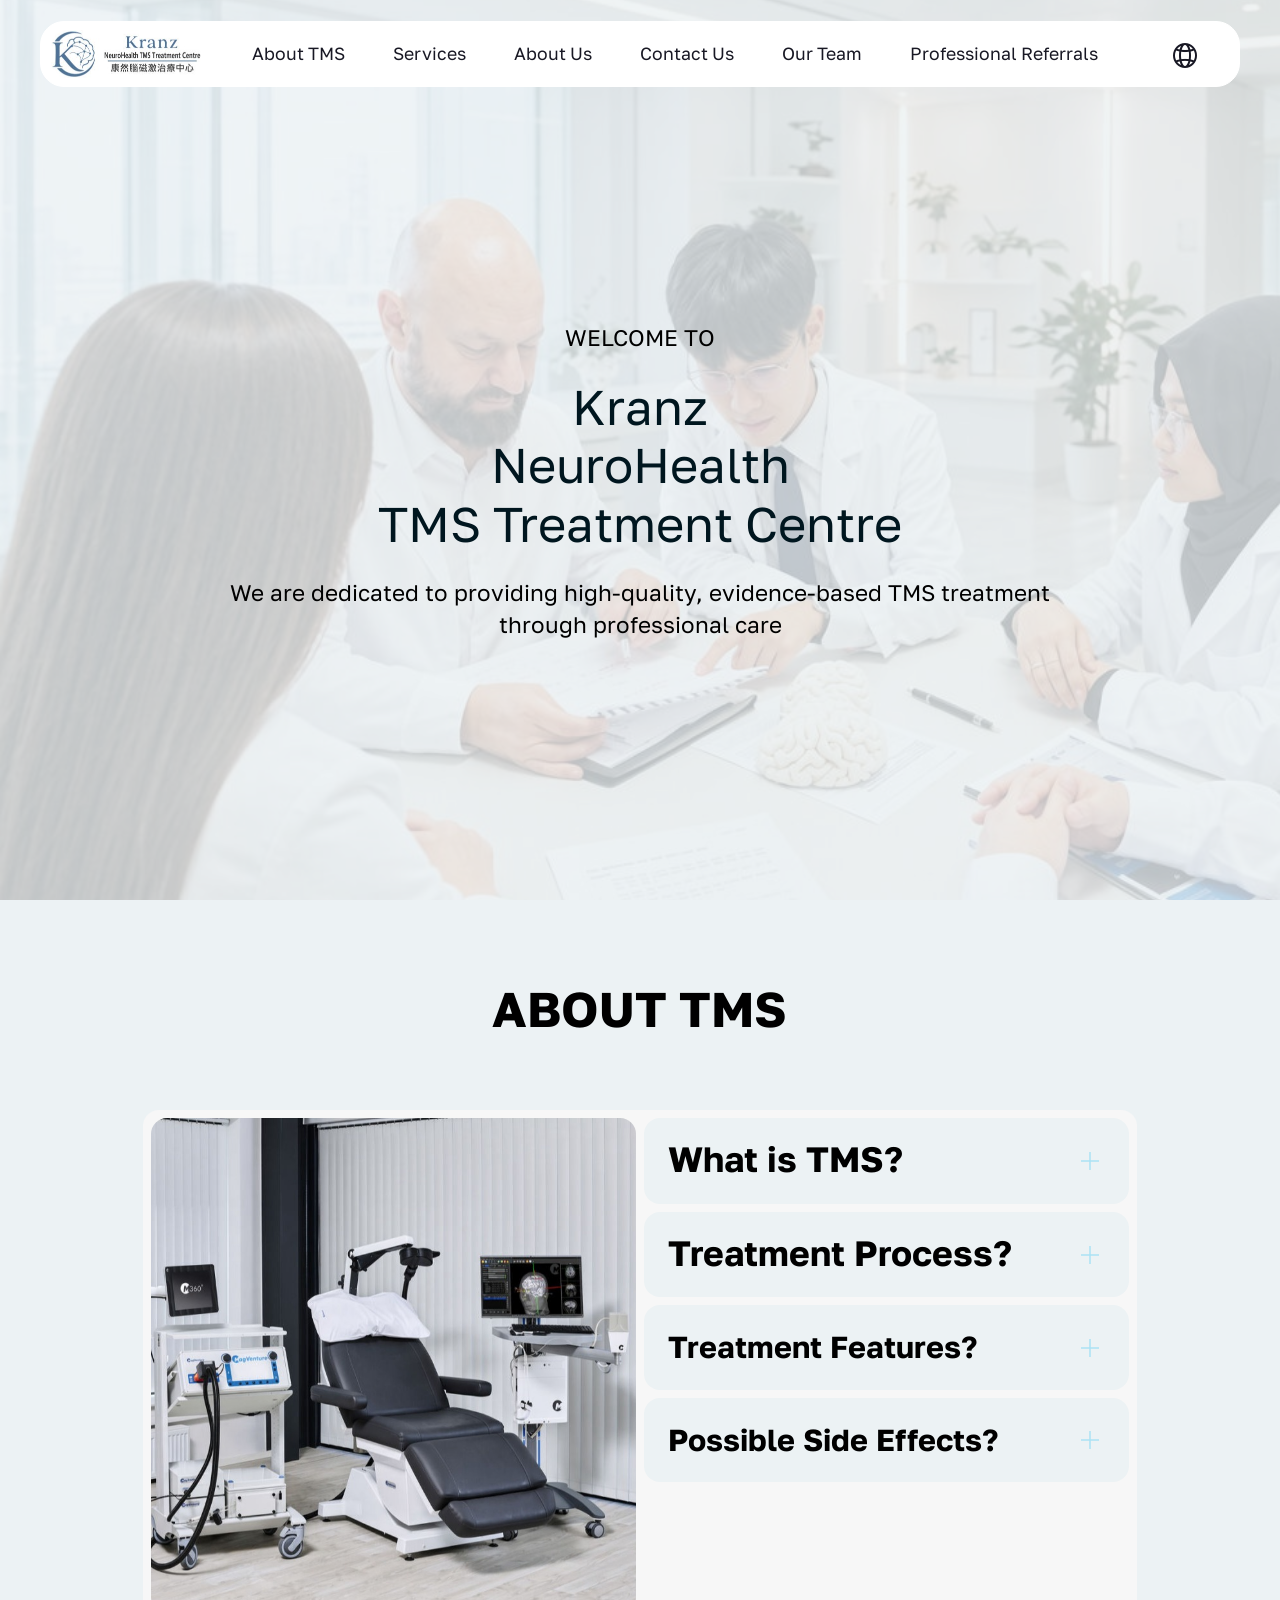
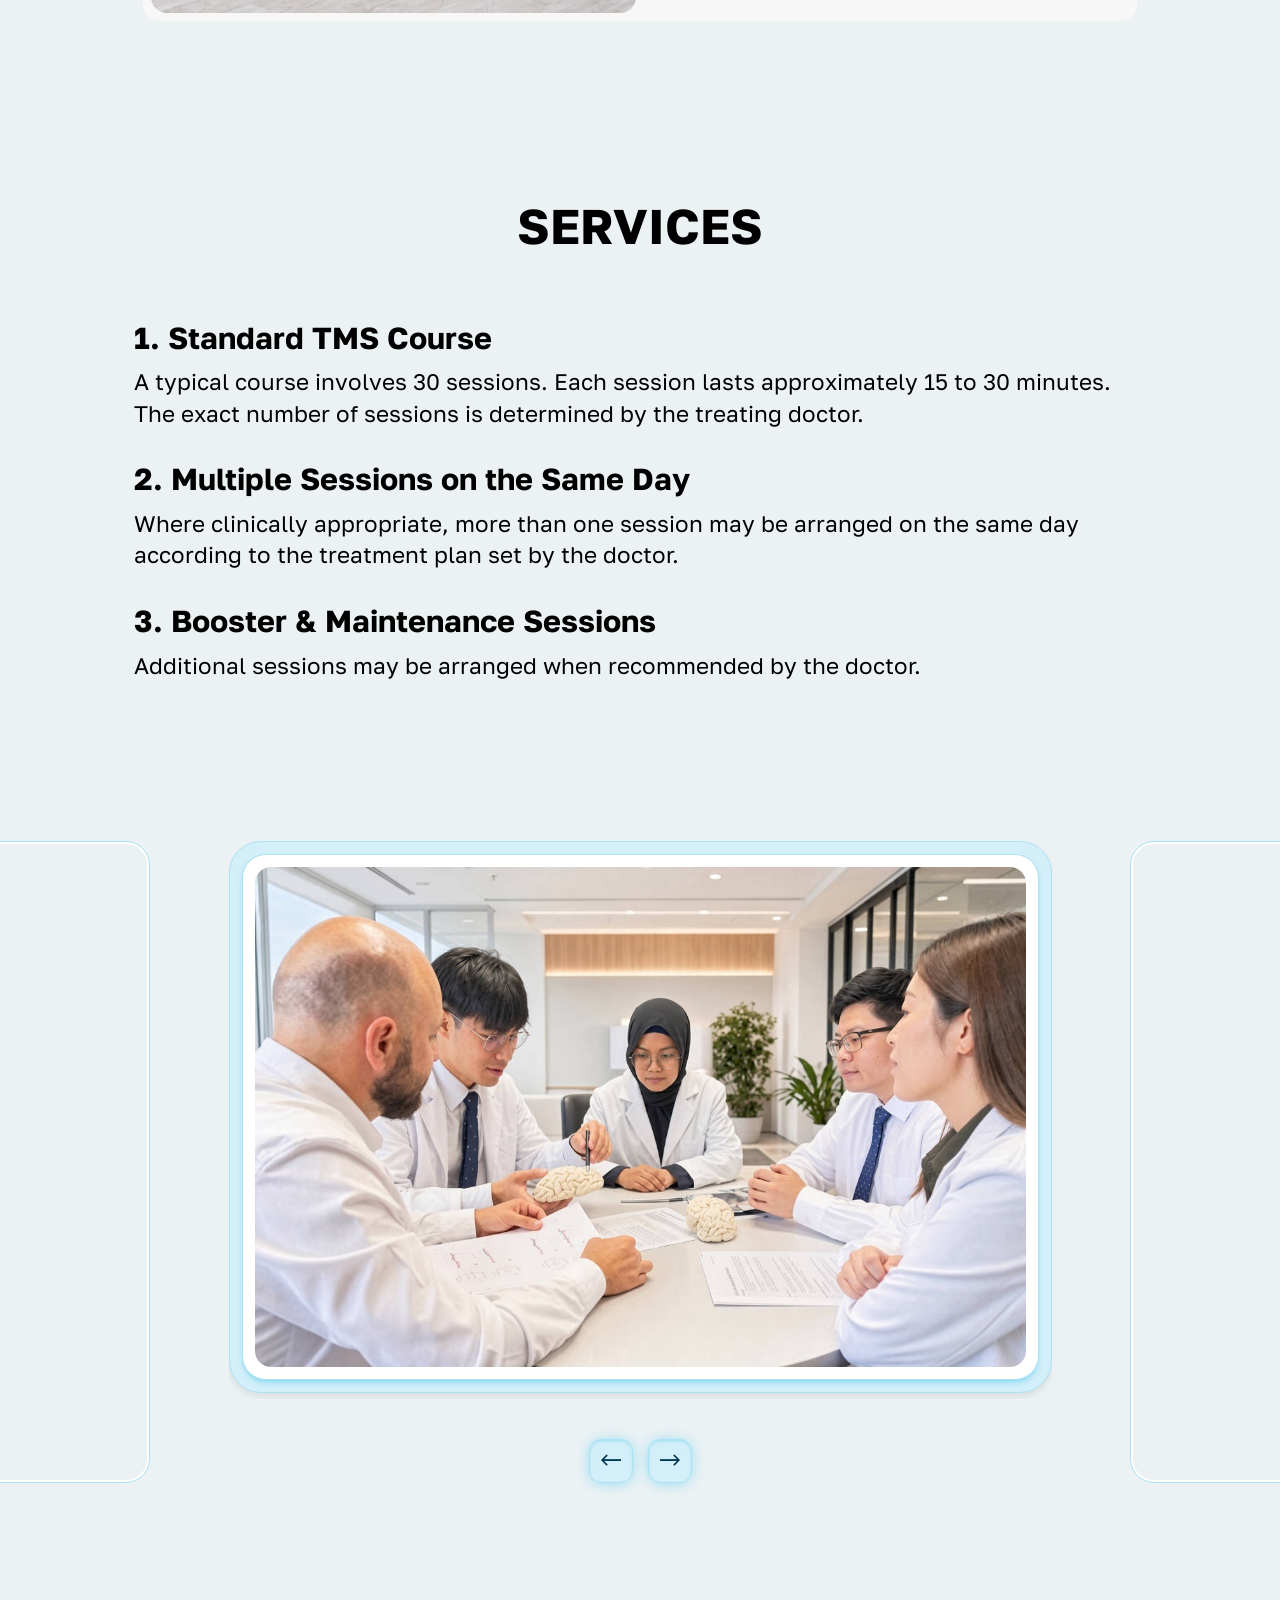
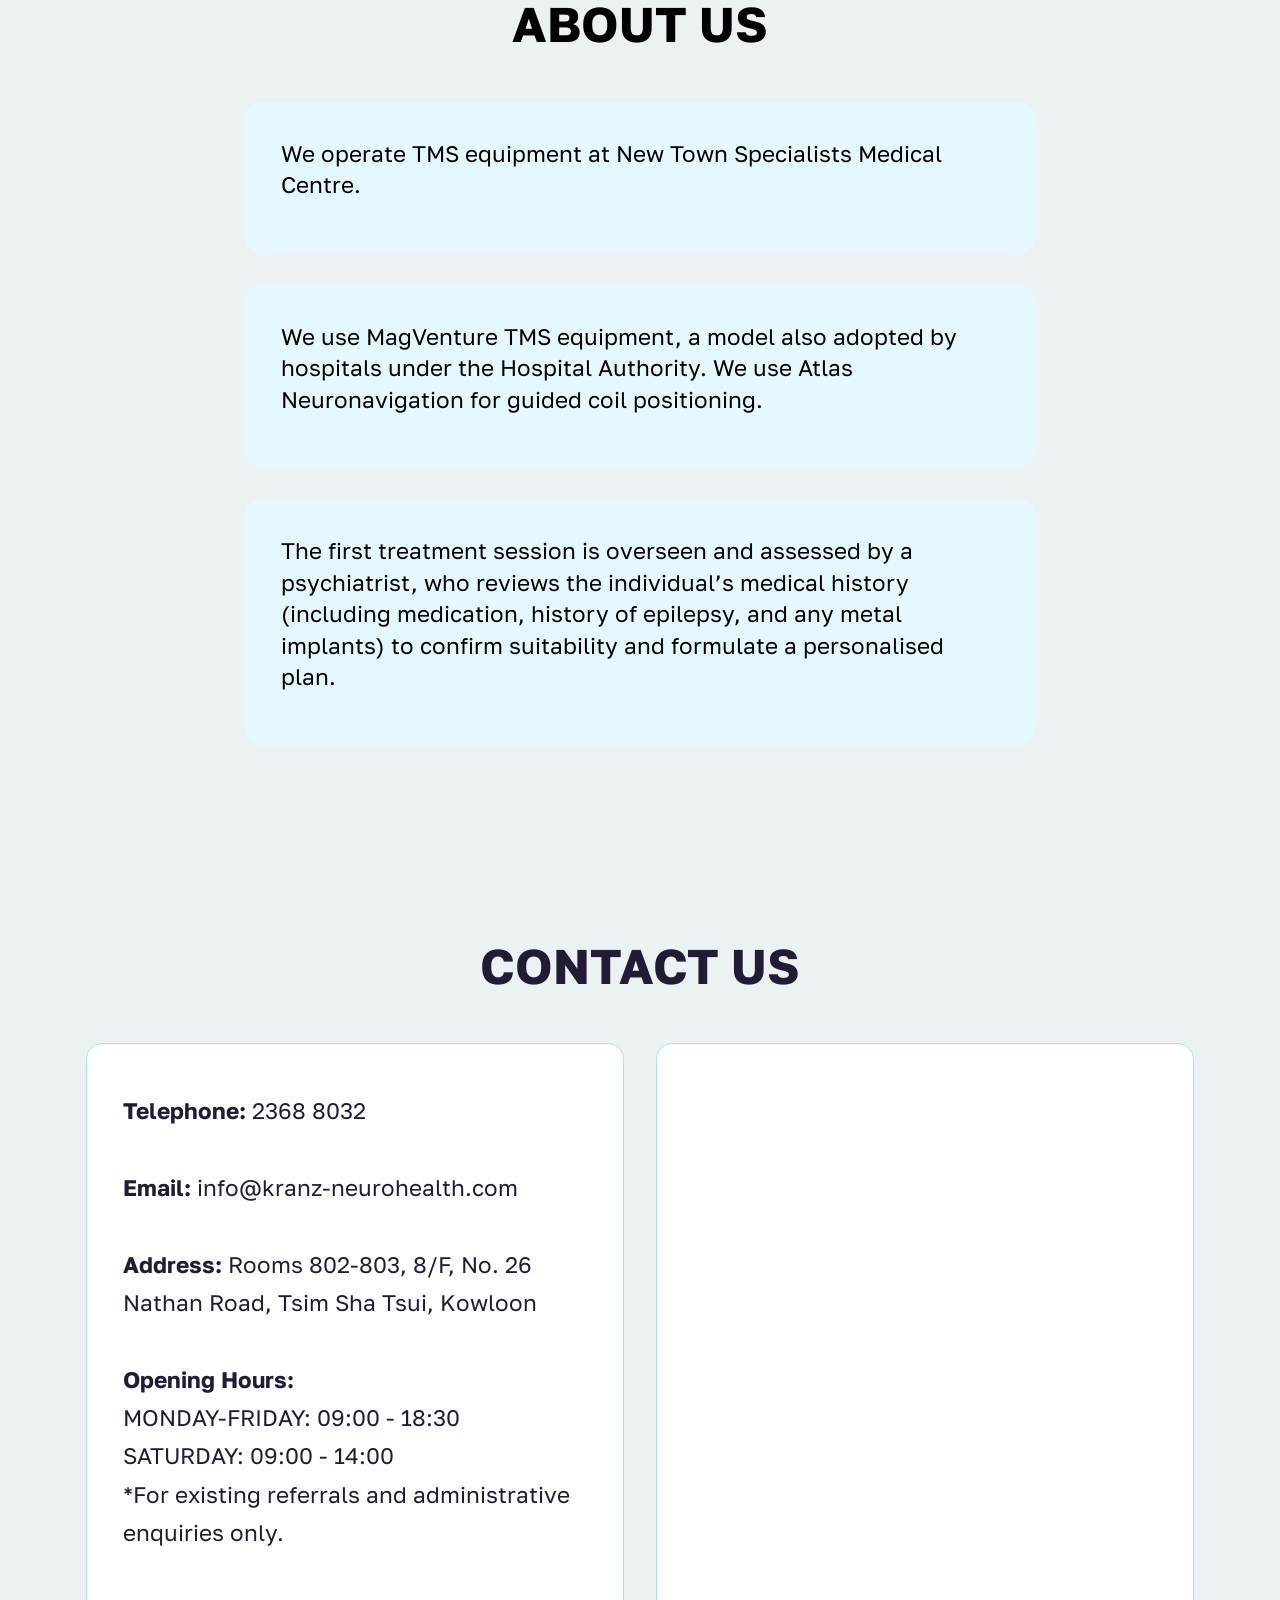
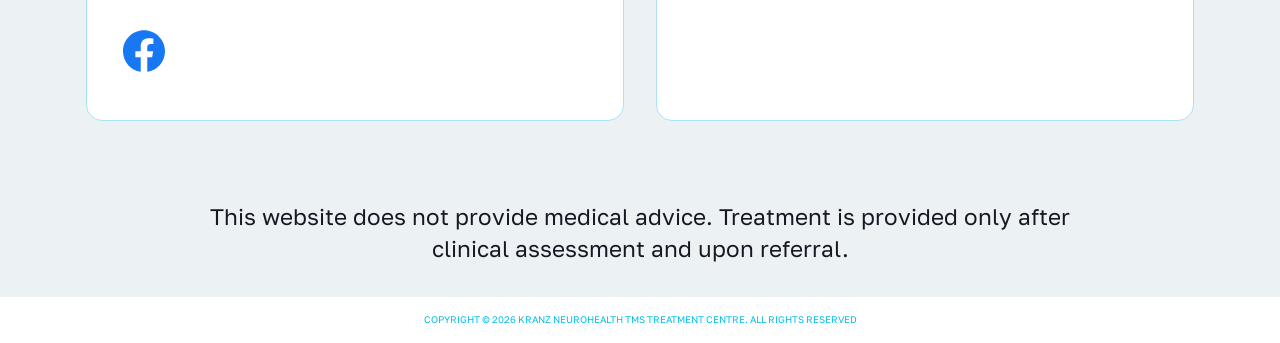
==== index.html @ cd66a276 "Add files via upload" ====
<!DOCTYPE html>
<html  >
<head>
  
  <meta charset="UTF-8">
  <meta http-equiv="X-UA-Compatible" content="IE=edge">
  
  <meta name="twitter:card" content="summary_large_image"/>
  <meta name="twitter:image:src" content="assets/images/index-meta.jpeg">
  <meta property="og:image" content="assets/images/index-meta.jpeg">
  <meta name="twitter:title" content="Kranz NeuroHealth TMS Treatment Centre">
  <meta name="viewport" content="width=device-width, initial-scale=1, minimum-scale=1">
  <link rel="shortcut icon" href="assets/images/img-8037-300x97.jpeg" type="image/x-icon">
  <meta name="description" content="At Kranz NeuroHealth TMS Treatment Centre offers high-quality, evidence-based TMS treatment through professional care.">
  
  
  <title>Kranz NeuroHealth TMS Treatment Centre</title>
  <link rel="stylesheet" href="assets/web/assets/mobirise-icons2/mobirise2.css">
  <link rel="stylesheet" href="assets/bootstrap/css/bootstrap.min.css">
  <link rel="stylesheet" href="assets/parallax/jarallax.css">
  <link rel="stylesheet" href="assets/dropdown/css/style.css">
  <link rel="stylesheet" href="assets/theme/css/style.css">
  <link rel="preload" href="https://fonts.googleapis.com/css2?family=Golos+Text:wght@400;700&display=swap&display=swap" as="style" onload="this.onload=null;this.rel='stylesheet'">
  <noscript><link rel="stylesheet" href="https://fonts.googleapis.com/css2?family=Golos+Text:wght@400;700&display=swap&display=swap"></noscript>
  <link rel="preload" as="style" href="assets/mobirise/css/mbr-additional.css?v=EQUnij"><link rel="stylesheet" href="assets/mobirise/css/mbr-additional.css?v=EQUnij" type="text/css">

  
  
  
</head>
<body>
  
  <section data-bs-version="5.1" class="menu menu1 choicem5 cid-vuNDZy7DOl" once="menu" id="menu01-26">
	

	<nav class="navbar navbar-dropdown navbar-fixed-top navbar-expand-lg">
		<div class="middle-radius container-fluid">
			<div class="navbar-brand">
				<span class="navbar-logo">
					<a href="index.html#top">
						<img src="assets/images/img-8037-300x97.jpeg" alt="" style="height: 3.5rem;">
					</a>
				</span>
				
			</div>
			<button class="navbar-toggler" type="button" data-toggle="collapse" data-bs-toggle="collapse" data-target="#navbarSupportedContent" data-bs-target="#navbarSupportedContent" aria-controls="navbarNavAltMarkup" aria-expanded="false" aria-label="Toggle navigation">
				<div class="hamburger">
					<span></span>
					<span></span>
					<span></span>
					<span></span>
				</div>
			</button>
			<div class="collapse navbar-collapse" id="navbarSupportedContent">
				<ul class="navbar-nav nav-dropdown nav-right" data-app-modern-menu="true"><li class="nav-item">
						<a class="nav-link link text-black show text-primary display-4" href="index.html#list01-19" aria-expanded="false">About TMS</a>
					</li>
					<li class="nav-item">
						<a class="nav-link link text-black text-primary display-4" href="index.html#aarticle2-1d">Services</a>
					</li><li class="nav-item"><a class="nav-link link text-black text-primary display-4" href="index.html#list05-1k">About Us</a></li><li class="nav-item"><a class="nav-link link text-black text-primary display-4" href="index.html#contacts2-28">Contact Us</a></li><li class="nav-item"><a class="nav-link link text-black text-primary display-4" href="page5.html#article01-4n">Our Team</a></li><li class="nav-item"><a class="nav-link link text-black text-primary display-4" href="page6.html#menu01-4c">Professional Referrals</a></li></ul>
				<div class="icons-menu">
					<a class="iconfont-wrapper" href="page1.html#header02-2m">
						<span class="p-2 mbr-iconfont mobi-mbri-globe-2 mobi-mbri"></span>
					</a>
					
					
					
				</div>
				
			</div>
		</div>
	</nav>
</section>

<section data-bs-version="5.1" class="header02 choicem5 cid-vtWvacGw2H mbr-fullscreen mbr-parallax-background" id="hero-3-vtWvacGw2H">
    

    
    <div class="mbr-overlay" style="opacity: 0.8; background-color: rgb(236, 242, 244);"></div>

    <div class="container">

        <div class="row justify-content-center content-wrap">
            <div class="col-12">
                
                <div class="content-wrapper">
                    <p class="mbr-label mbr-fonts-style display-7"><br><br><br>Welcome To</p>
                    <h2 class="mbr-section-title mbr-fonts-style display-2">Kranz <br>NeuroHealth <br>TMS Treatment Centre</h2>
                    <p class="mbr-text mbr-fonts-style display-7">We are dedicated to providing high-quality, evidence-based TMS treatment through professional care</p>
                    
                    
                </div>
            </div>
        </div>
    </div>
</section>

<section data-bs-version="5.1" class="list01 renderm5 cid-vuMRGZ7wG6" id="list01-19">
    

    
    

    <div class="container-fluid">
        <div class="row justify-content-center">
            <div class="col-12 col-lg-10 justify-content-center">
                <div class="content-wrapper">
                    <div class="row justify-content-center">
                        <div class="col-12">
                            <div class="content-wrap">
                                
                                <div class="title-wrapper">
                                    <h2 class="mbr-section-title mbr-fonts-style display-2"><strong>ABOUT TMS</strong></h2>
                                </div>
                                <div class="text-wrapper">
                                    
                                </div>
                            </div>
                            <div class="card-wrapper">
                                <div class="image-wrapper">
                                    <img src="assets/images/ga6cu-1034x769.jpeg" alt="">
                                </div>
                                <div id="bootstrap-accordion_9" class="panel-group accordionStyles accordion" role="tablist" aria-multiselectable="true">
                                    <div class="card">
                                        <div class="card-header" role="tab" id="headingOne">
                                            <a role="button" class="panel-title collapsed" data-toggle="collapse" data-bs-toggle="collapse" data-core="" href="#collapse1_9" aria-expanded="false" aria-controls="collapse1">
                                                <h4 class="panel-title-edit mbr-fonts-style display-5">
                                                    
                                                <div><span style="font-size: 2.2rem; background-color: transparent;"><strong>What is TMS?</strong></span><br></div></h4>
                                                <div class="icon-wrapper">
                                                    <span class="sign mobi-mbri mobi-mbri-plus mbr-iconfont"></span>
                                                </div>
                                            </a>
                                        </div>
                                        <div id="collapse1_9" class="panel-collapse noScroll collapse" role="tabpanel" aria-labelledby="headingOne" data-parent="#accordion" data-bs-parent="#bootstrap-accordion_9">
                                            <div class="panel-body">
                                                <p class="panel-text mbr-fonts-style display-4">
                                                    Transcranial Magnetic Stimulation (TMS) is a non-invasive procedure that uses an electromagnetic coil to deliver magnetic pulses to targeted areas of the brain. The equipment we use is FDA-cleared and CE-marked, and has been in clinical use for more than 20 years, including in Hospital Authority hospitals in Hong Kong.
                                                </p>
                                                
                                                
                                            </div>
                                        </div>
                                    </div>
                                    <div class="card">
                                        <div class="card-header" role="tab" id="headingTwo">
                                            <a role="button" class="panel-title collapsed" data-toggle="collapse" data-bs-toggle="collapse" data-core="" href="#collapse2_9" aria-expanded="false" aria-controls="collapse2">
                                                <h4 class="panel-title-edit mbr-fonts-style display-5">
                                                    
                                                <div><span style="font-size: 2.2rem; background-color: transparent;"><strong>Treatment Process?</strong></span><br></div></h4>
                                                <div class="icon-wrapper">
                                                    <span class="sign mobi-mbri mobi-mbri-plus mbr-iconfont"></span>
                                                </div>
                                            </a>
                                        </div>
                                        <div id="collapse2_9" class="panel-collapse noScroll collapse" role="tabpanel" aria-labelledby="headingTwo" data-parent="#accordion" data-bs-parent="#bootstrap-accordion_9">
                                            <div class="panel-body">
                                                <p class="panel-text mbr-fonts-style display-4">TMS treatment is provided on a referral-only basis. TMS treatment is delivered in a series of sessions. The exact number and schedule are determined by the treating doctor. Please refer to the Services section below for more details on the available treatment options. <br><br>Clinical assessment and treatment decisions are made by the patient's treating doctor.&nbsp;</p>
                                                
                                                
                                            </div>
                                        </div>
                                    </div>
                                    <div class="card">
                                        <div class="card-header" role="tab" id="headingThree">
                                            <a role="button" class="panel-title collapsed" data-toggle="collapse" data-bs-toggle="collapse" data-core="" href="#collapse3_9" aria-expanded="false" aria-controls="collapse3">
                                                <h4 class="panel-title-edit mbr-fonts-style display-5">
                                                    
                                                <div><strong>Treatment Features?</strong></div></h4>
                                                <div class="icon-wrapper">
                                                    <span class="sign mobi-mbri mobi-mbri-plus mbr-iconfont"></span>
                                                </div>
                                            </a>
                                        </div>
                                        <div id="collapse3_9" class="panel-collapse noScroll collapse" role="tabpanel" aria-labelledby="headingThree" data-parent="#accordion" data-bs-parent="#bootstrap-accordion_9">
                                            <div class="panel-body">
                                                <p class="panel-text mbr-fonts-style display-4">•	Non-invasive: No anaesthesia is required; the patient remains awake throughout the procedure
<br>•	No recovery period: Patients can resume daily activities after each session&nbsp;<br></p>
                                                
                                                
                                            </div>
                                        </div>
                                    </div>
                                    <div class="card">
                                        <div class="card-header" role="tab" id="headingFour">
                                            <a role="button" class="panel-title collapsed" data-toggle="collapse" data-bs-toggle="collapse" data-core="" href="#collapse4_9" aria-expanded="false" aria-controls="collapse4">
                                                <h4 class="panel-title-edit mbr-fonts-style display-5">
                                                    
                                                <div><strong>Possible Side Effects?</strong></div></h4>
                                                <div class="icon-wrapper">
                                                    <span class="sign mobi-mbri mobi-mbri-plus mbr-iconfont"></span>
                                                </div>
                                            </a>
                                        </div>
                                        <div id="collapse4_9" class="panel-collapse noScroll collapse" role="tabpanel" aria-labelledby="headingFour" data-parent="#accordion" data-bs-parent="#bootstrap-accordion_9">
                                            <div class="panel-body">
                                                <p class="panel-text mbr-fonts-style display-4">Some people may experience mild and temporary effects, such as:
<br>•	Facial muscle twitching
<br>•	Scalp discomfort at the treatment site
<br>•	Headache
<br>•	Dizziness
<br>Seizure is a rare side effect when treatment is delivered according to established safety guidelines.&nbsp;<br></p>
                                                
                                                
                                            </div>
                                        </div>
                                    </div>
                                    
                                    
                                </div>
                            </div>
                        </div>
                    </div>
                </div>
            </div>
        </div>
    </div>
</section>

<section data-bs-version="5.1" class="article2 cid-vuMWkCApmq" id="aarticle2-1d">

    

    
    

    <div class="container">
        <div class="row justify-content-center">
            <div class="col-12 col-lg-11 align-left">
                <h1 class="mbr-section-title mbr-fonts-style mbr-white display-2"><strong>SERVICES</strong></h1>
                <div class="item-wrap">
                    <h2 class="mbr-section-subtitle mbr-fonts-style mbr-white mb-0 display-5">
                        <strong>
                            1. Standard TMS Course</strong></h2>
                    <p class="mbr-text mbr-white mbr-fonts-style display-7">
                        A typical course involves 30 sessions. Each session lasts approximately 15 to 30 minutes. The exact number of sessions is determined by the treating doctor.
                    </p>
                </div>

                <div class="item-wrap">
                    <h2 class="mbr-section-subtitle mbr-fonts-style mbr-white mb-0 display-5"><strong>2. Multiple Sessions on the Same Day</strong></h2>
                    <p class="mbr-text mbr-white mbr-fonts-style display-7">
                        Where clinically appropriate, more than one session may be arranged on the same day according to the treatment plan set by the doctor.
                    </p>
                </div>
                <div class="item-wrap">
                    <h2 class="mbr-section-subtitle mbr-fonts-style mbr-white mb-0 display-5">
                        <strong>
                            3. Booster &amp; Maintenance Sessions</strong></h2>
                    <p class="mbr-text mbr-white mbr-fonts-style display-7">Additional sessions may be arranged when recommended by the doctor.
                    </p>
                </div>
                
                
                
                
                
                
                

            </div>
        </div>
    </div>
</section>

<section data-bs-version="5.1" class="gallery01 mbr-embla choicem5 cid-vuCGDkS3Bb" id="gallery01-o">

    
    

    <div class="decor-wrapper decoration_1">
        <div class="decor decor_1 middle-radius"></div>
    </div>
    <div class="container">
        <div class="row justify-content-center content-wrapper">
            <div class="col-12 col-lg-9">
                <div class="embla" data-skip-snaps="true" data-align="center" data-contain-scroll="trimSnaps" data-loop="true" data-auto-play="true" data-auto-play-interval="3" data-draggable="true">
                    <div class="embla__viewport container">
                        <div class="embla__container">
                            <div class="embla__slide slider-image item active">
                                <div class="slide-content large-radius">
                                    <div class="item-wrapper middle-radius">
                                        <div class="item-img">
                                            <img src="assets/images/group202-1312x784.jpeg" alt="" data-slide-to="0" data-bs-slide-to="0">
                                        </div>
                                    </div>
                                </div>
                            </div><div class="embla__slide slider-image item">
                                <div class="slide-content large-radius">
                                    <div class="item-wrapper middle-radius">
                                        <div class="item-img">
                                            <img src="assets/images/group201-1152x864.jpeg" alt="" data-slide-to="1" data-bs-slide-to="1">
                                        </div>
                                    </div>
                                </div>
                            </div><div class="embla__slide slider-image item">
                                <div class="slide-content large-radius">
                                    <div class="item-wrapper middle-radius">
                                        <div class="item-img">
                                            <img src="assets/images/ga6cu-1184x880.jpeg" alt="" data-slide-to="2" data-bs-slide-to="2">
                                        </div>
                                    </div>
                                </div>
                            </div>
                            
                            
                        </div>
                    </div>
                    <button class="embla__button embla__button--prev next-radius">
                        <span class="mobi-mbri mobi-mbri-left mbr-iconfont" aria-hidden="true"></span>
                        <span class="sr-only visually-hidden visually-hidden visually-hidden">Previous</span>
                    </button>
                    <button class="embla__button embla__button--next next-radius">
                        <span class="mobi-mbri mobi-mbri-right mbr-iconfont" aria-hidden="true"></span>
                        <span class="sr-only visually-hidden visually-hidden visually-hidden">Next</span>
                    </button>
                </div>
            </div>
        </div>
    </div>
    <div class="decor-wrapper decoration_2">
        <div class="decor decor_2 middle-radius"></div>
    </div>
</section>

<section data-bs-version="5.1" class="list05 cid-vuN26SQCuy" id="list05-1k">
    
    <div class="container-fluid">
        <div class="col-12 mb-5 content-head">
            <h3 class="mbr-section-title mbr-fonts-style align-center mb-0 display-2"><strong>ABOUT US</strong></h3>
            
        </div>
        <div class="row justify-content-center ">
            <div class="col-12 col-lg-8">
                <div class="item features-without-image col-12 active">
                    <div class="item-wrapper">
                        
                        <p class="mbr-text mbr-fonts-style mt-0 mb-3 display-7">We operate TMS equipment at New Town Specialists Medical Centre.
                        </p>
                    </div>
                </div>
                <div class="item features-without-image col-12">
                    <div class="item-wrapper">
                        
                        <p class="mbr-text mbr-fonts-style mt-0 mb-3 display-7">
                            We use MagVenture TMS equipment, a model also adopted by hospitals under the Hospital Authority. We use Atlas Neuronavigation for guided coil positioning.
                        </p>
                    </div>
                </div>
                <div class="item features-without-image col-12">
                    <div class="item-wrapper">
                        
                        <p class="mbr-text mbr-fonts-style mt-0 mb-3 display-7">
                            The first treatment session is overseen and assessed by a psychiatrist, who reviews the individual’s medical history (including medication, history of epilepsy, and any metal implants) to confirm suitability and formulate a personalised plan.
                        </p>
                    </div>
                </div>
            </div>
        </div>
    </div>
</section>

<section data-bs-version="5.1" class="talkm5 contacts2 map1 cid-vuSYTqoRsc" id="contacts2-28">

    

    
    <div class="container">
        <div class="row justify-content-center">
            <div class="col-12 content-head">
                <div class="mbr-section-head mb-5">
                    <h3 class="mbr-section-title mbr-fonts-style align-center mb-0 display-2"><strong>CONTACT US</strong></h3>
                </div>
            </div>
        </div>
        <div class="row justify-content-center">
            <div class="card col-12 col-md-12 col-lg-6">
                <div class="card-wrapper">
                    <div class="text-wrapper">
                        
                        <ul class="list mbr-fonts-style display-7">
                            <li class="mbr-text item-wrap"><strong>Telephone:</strong>&nbsp;2368 8032</li><li class="mbr-text item-wrap"><br></li>
                            <li class="mbr-text item-wrap"><strong>Email:</strong>&nbsp;info@kranz-neurohealth.com</li><li class="mbr-text item-wrap"><br></li>
                            <li class="mbr-text item-wrap"><strong>Address:</strong> Rooms 802-803, 8/F, No. 26 Nathan Road, Tsim Sha Tsui, Kowloon</li><li class="mbr-text item-wrap"><br></li>
                            <li class="mbr-text item-wrap"><strong>Opening Hours: </strong></li><li class="mbr-text item-wrap">MONDAY-FRIDAY: 09:00 - 18:30
</li><li class="mbr-text item-wrap">SATURDAY: 09:00 - 14:00</li><li class="mbr-text item-wrap">*For existing referrals and administrative enquiries only.</li>
<br><br>
<div style="text-align: left; margin-top: 15px;">
  <a href="https://facebook.com/kranzneurohealth" target="_blank" rel="noopener">
    <svg xmlns="http://www.w3.org/2000/svg" width="42" height="42" viewBox="0 0 24 24" fill="#1877F2">
      <path d="M24 12.073c0-6.627-5.373-12-12-12s-12 5.373-12 12c0 5.99 4.388 10.954 10.125 11.854v-8.385H7.078v-3.47h3.047V9.43c0-3.007 1.792-4.669 4.533-4.669 1.312 0 2.686.235 2.686.235v2.953H15.83c-1.491 0-1.956.925-1.956 1.874v2.25h3.328l-.532 3.47h-2.796v8.385C19.612 23.027 24 18.062 24 12.073z"></path>
    </svg>
  </a>
</div>
                        </ul>
                    </div>
                </div>
            </div>
            <div class="col-md-12 col-lg-6">
                <div class="card-wrapper p-0 map-wrapper">
                    <div class="google-map"><iframe frameborder="0" style="border:0" src="https://www.google.com/maps/embed?pb=!1m18!1m12!1m3!1d3691.5276346304636!2d114.17004808131723!3d22.295876429085176!2m3!1f0!2f0!3f0!3m2!1i1024!2i768!4f13.1!3m3!1m2!1s0x340400f23dc236ef%3A0x73a786a5928338ed!2z5paw6YO95bCI56eR6Yar55mC5Lit5b-DICjlsJbmspnlkoApIE5ldyBUb3duIFNwZWNpYWxpc3QgTWVkaWNhbCBDZW50cmUgKFRzaW0gU2hhIFRzdWkp!5e0!3m2!1szh-TW!2shk!4v1788323181252!5m2!1szh-TW!2shk" allowfullscreen=""></iframe></div>
                </div>
            </div>
        </div>
    </div>
</section>

<section data-bs-version="5.1" class="article01 choicem5 cid-vv560NxvR7" id="article01-2k">
    

    
    

    
    <div class="container-fluid">
        <div class="row justify-content-center">
            <div class="col-12">
                <div class="content-wrapper">
                    
                    
                    <h2 class="mbr-section-title mbr-fonts-style display-7">This website does not provide medical advice. Treatment is provided only after clinical assessment and upon referral.</h2>
                    
                </div>
            </div>
        </div>
    </div>
    
</section>

<section data-bs-version="5.1" class="footer01 choicem5 cid-vtWvacQwGy" once="footers" id="footer-1-vtWvacQwGy">
    

    
    

    <div class="container-fluid">
        <div class="row justify-content-center">
            <div class="col-12 col-lg-9">
                <div class="content-wrapper">
                    
                    
                    
                    <p class="mbr-copy mbr-fonts-style footer">copyright © 2026 Kranz NeuroHealth TMS Treatment Centre. all rights reserved</p>
                </div>
            </div>
        </div>
    </div>
</section>


<script src="assets/bootstrap/js/bootstrap.bundle.min.js"></script>
  <script src="assets/parallax/jarallax.js"></script>
  <script src="assets/smoothscroll/smooth-scroll.js"></script>
  <script src="assets/ytplayer/index.js"></script>
  <script src="assets/dropdown/js/navbar-dropdown.js"></script>
  <script src="assets/mbr-switch-arrow/mbr-switch-arrow.js"></script>
  <script src="assets/embla/embla.min.js"></script>
  <script src="assets/embla/script.js"></script>
  <script src="assets/theme/js/script.js"></script>
  
  
  
</body>
</html>
---- assets/web/assets/mobirise-icons2/mobirise2.css ----
@font-face {
  font-family: 'Moririse2';
  font-display: swap;
  src:  url('mobirise2.eot?f2bix4');
  src:  url('mobirise2.eot?f2bix4#iefix') format('embedded-opentype'),
    url('mobirise2.woff2?f2bix4') format('woff2'),
    url('mobirise2.woff?f2bix4') format('woff'),
    url('mobirise2.ttf?f2bix4') format('truetype'),
    url('mobirise2.svg?f2bix4#mobirise2') format('svg');
  font-weight: normal;
  font-style: normal;
}

[class^="mobi-"], [class*=" mobi-"] {
  /* use !important to prevent issues with browser extensions that change fonts */
  font-family: 'Moririse2' !important;
  speak: none;
  font-style: normal;
  font-weight: normal;
  font-variant: normal;
  text-transform: none;
  line-height: 1;

  /* Better Font Rendering =========== */
  -webkit-font-smoothing: antialiased;
  -moz-osx-font-smoothing: grayscale;
}

.mobi-mbri-add-submenu:before {
  content: "\e900";
}
.mobi-mbri-alert:before {
  content: "\e901";
}
.mobi-mbri-align-center:before {
  content: "\e902";
}
.mobi-mbri-align-justify:before {
  content: "\e903";
}
.mobi-mbri-align-left:before {
  content: "\e904";
}
.mobi-mbri-align-right:before {
  content: "\e905";
}
.mobi-mbri-android:before {
  content: "\e906";
}
.mobi-mbri-apple:before {
  content: "\e907";
}
.mobi-mbri-arrow-down:before {
  content: "\e908";
}
.mobi-mbri-arrow-next:before {
  content: "\e909";
}
.mobi-mbri-arrow-prev:before {
  content: "\e90a";
}
.mobi-mbri-arrow-up:before {
  content: "\e90b";
}
.mobi-mbri-bold:before {
  content: "\e90c";
}
.mobi-mbri-bookmark:before {
  content: "\e90d";
}
.mobi-mbri-bootstrap:before {
  content: "\e90e";
}
.mobi-mbri-briefcase:before {
  content: "\e90f";
}
.mobi-mbri-browse:before {
  content: "\e910";
}
.mobi-mbri-bulleted-list:before {
  content: "\e911";
}
.mobi-mbri-calendar:before {
  content: "\e912";
}
.mobi-mbri-camera:before {
  content: "\e913";
}
.mobi-mbri-cart-add:before {
  content: "\e914";
}
.mobi-mbri-cart-full:before {
  content: "\e915";
}
.mobi-mbri-cash:before {
  content: "\e916";
}
.mobi-mbri-change-style:before {
  content: "\e917";
}
.mobi-mbri-chat:before {
  content: "\e918";
}
.mobi-mbri-clock:before {
  content: "\e919";
}
.mobi-mbri-close:before {
  content: "\e91a";
}
.mobi-mbri-cloud:before {
  content: "\e91b";
}
.mobi-mbri-code:before {
  content: "\e91c";
}
.mobi-mbri-contact-form:before {
  content: "\e91d";
}
.mobi-mbri-credit-card:before {
  content: "\e91e";
}
.mobi-mbri-cursor-click:before {
  content: "\e91f";
}
.mobi-mbri-cust-feedback:before {
  content: "\e920";
}
.mobi-mbri-database:before {
  content: "\e921";
}
.mobi-mbri-delivery:before {
  content: "\e922";
}
.mobi-mbri-desktop:before {
  content: "\e923";
}
.mobi-mbri-devices:before {
  content: "\e924";
}
.mobi-mbri-down:before {
  content: "\e925";
}
.mobi-mbri-download-2:before {
  content: "\e926";
}
.mobi-mbri-download:before {
  content: "\e927";
}
.mobi-mbri-drag-n-drop-2:before {
  content: "\e928";
}
.mobi-mbri-drag-n-drop:before {
  content: "\e929";
}
.mobi-mbri-edit-2:before {
  content: "\e92a";
}
.mobi-mbri-edit:before {
  content: "\e92b";
}
.mobi-mbri-error:before {
  content: "\e92c";
}
.mobi-mbri-extension:before {
  content: "\e92d";
}
.mobi-mbri-features:before {
  content: "\e92e";
}
.mobi-mbri-file:before {
  content: "\e92f";
}
.mobi-mbri-flag:before {
  content: "\e930";
}
.mobi-mbri-folder:before {
  content: "\e931";
}
.mobi-mbri-gift:before {
  content: "\e932";
}
.mobi-mbri-github:before {
  content: "\e933";
}
.mobi-mbri-globe-2:before {
  content: "\e934";
}
.mobi-mbri-globe:before {
  content: "\e935";
}
.mobi-mbri-growing-chart:before {
  content: "\e936";
}
.mobi-mbri-hearth:before {
  content: "\e937";
}
.mobi-mbri-help:before {
  content: "\e938";
}
.mobi-mbri-home:before {
  content: "\e939";
}
.mobi-mbri-hot-cup:before {
  content: "\e93a";
}
.mobi-mbri-idea:before {
  content: "\e93b";
}
.mobi-mbri-image-gallery:before {
  content: "\e93c";
}
.mobi-mbri-image-slider:before {
  content: "\e93d";
}
.mobi-mbri-info:before {
  content: "\e93e";
}
.mobi-mbri-italic:before {
  content: "\e93f";
}
.mobi-mbri-key:before {
  content: "\e940";
}
.mobi-mbri-laptop:before {
  content: "\e941";
}
.mobi-mbri-layers:before {
  content: "\e942";
}
.mobi-mbri-left-right:before {
  content: "\e943";
}
.mobi-mbri-left:before {
  content: "\e944";
}
.mobi-mbri-letter:before {
  content: "\e945";
}
.mobi-mbri-like:before {
  content: "\e946";
}
.mobi-mbri-link:before {
  content: "\e947";
}
.mobi-mbri-lock:before {
  content: "\e948";
}
.mobi-mbri-login:before {
  content: "\e949";
}
.mobi-mbri-logout:before {
  content: "\e94a";
}
.mobi-mbri-magic-stick:before {
  content: "\e94b";
}
.mobi-mbri-map-pin:before {
  content: "\e94c";
}
.mobi-mbri-menu:before {
  content: "\e94d";
}
.mobi-mbri-mobile-2:before {
  content: "\e94e";
}
.mobi-mbri-mobile-horizontal:before {
  content: "\e94f";
}
.mobi-mbri-mobile:before {
  content: "\e950";
}
.mobi-mbri-mobirise:before {
  content: "\e951";
}
.mobi-mbri-more-horizontal:before {
  content: "\e952";
}
.mobi-mbri-more-vertical:before {
  content: "\e953";
}
.mobi-mbri-music:before {
  content: "\e954";
}
.mobi-mbri-new-file:before {
  content: "\e955";
}
.mobi-mbri-numbered-list:before {
  content: "\e956";
}
.mobi-mbri-opened-folder:before {
  content: "\e957";
}
.mobi-mbri-pages:before {
  content: "\e958";
}
.mobi-mbri-paper-plane:before {
  content: "\e959";
}
.mobi-mbri-paperclip:before {
  content: "\e95a";
}
.mobi-mbri-phone:before {
  content: "\e95b";
}
.mobi-mbri-photo:before {
  content: "\e95c";
}
.mobi-mbri-photos:before {
  content: "\e95d";
}
.mobi-mbri-pin:before {
  content: "\e95e";
}
.mobi-mbri-play:before {
  content: "\e95f";
}
.mobi-mbri-plus:before {
  content: "\e960";
}
.mobi-mbri-preview:before {
  content: "\e961";
}
.mobi-mbri-print:before {
  content: "\e962";
}
.mobi-mbri-protect:before {
  content: "\e963";
}
.mobi-mbri-question:before {
  content: "\e964";
}
.mobi-mbri-quote-left:before {
  content: "\e965";
}
.mobi-mbri-quote-right:before {
  content: "\e966";
}
.mobi-mbri-redo:before {
  content: "\e967";
}
.mobi-mbri-refresh:before {
  content: "\e968";
}
.mobi-mbri-responsive-2:before {
  content: "\e969";
}
.mobi-mbri-responsive:before {
  content: "\e96a";
}
.mobi-mbri-right:before {
  content: "\e96b";
}
.mobi-mbri-rocket:before {
  content: "\e96c";
}
.mobi-mbri-sad-face:before {
  content: "\e96d";
}
.mobi-mbri-sale:before {
  content: "\e96e";
}
.mobi-mbri-save:before {
  content: "\e96f";
}
.mobi-mbri-search:before {
  content: "\e970";
}
.mobi-mbri-setting-2:before {
  content: "\e971";
}
.mobi-mbri-setting-3:before {
  content: "\e972";
}
.mobi-mbri-setting:before {
  content: "\e973";
}
.mobi-mbri-share:before {
  content: "\e974";
}
.mobi-mbri-shopping-bag:before {
  content: "\e975";
}
.mobi-mbri-shopping-basket:before {
  content: "\e976";
}
.mobi-mbri-shopping-cart:before {
  content: "\e977";
}
.mobi-mbri-sites:before {
  content: "\e978";
}
.mobi-mbri-smile-face:before {
  content: "\e979";
}
.mobi-mbri-speed:before {
  content: "\e97a";
}
.mobi-mbri-star:before {
  content: "\e97b";
}
.mobi-mbri-success:before {
  content: "\e97c";
}
.mobi-mbri-sun:before {
  content: "\e97d";
}
.mobi-mbri-sun2:before {
  content: "\e97e";
}
.mobi-mbri-tablet-vertical:before {
  content: "\e97f";
}
.mobi-mbri-tablet:before {
  content: "\e980";
}
.mobi-mbri-target:before {
  content: "\e981";
}
.mobi-mbri-timer:before {
  content: "\e982";
}
.mobi-mbri-to-ftp:before {
  content: "\e983";
}
.mobi-mbri-to-local-drive:before {
  content: "\e984";
}
.mobi-mbri-touch-swipe:before {
  content: "\e985";
}
.mobi-mbri-touch:before {
  content: "\e986";
}
.mobi-mbri-trash:before {
  content: "\e987";
}
.mobi-mbri-underline:before {
  content: "\e988";
}
.mobi-mbri-undo:before {
  content: "\e989";
}
.mobi-mbri-unlink:before {
  content: "\e98a";
}
.mobi-mbri-unlock:before {
  content: "\e98b";
}
.mobi-mbri-up-down:before {
  content: "\e98c";
}
.mobi-mbri-up:before {
  content: "\e98d";
}
.mobi-mbri-update:before {
  content: "\e98e";
}
.mobi-mbri-upload-2:before {
  content: "\e98f";
}
.mobi-mbri-upload:before {
  content: "\e990";
}
.mobi-mbri-user-2:before {
  content: "\e991";
}
.mobi-mbri-user:before {
  content: "\e992";
}
.mobi-mbri-users:before {
  content: "\e993";
}
.mobi-mbri-video-play:before {
  content: "\e994";
}
.mobi-mbri-video:before {
  content: "\e995";
}
.mobi-mbri-watch:before {
  content: "\e996";
}
.mobi-mbri-website-theme-2:before {
  content: "\e997";
}
.mobi-mbri-website-theme:before {
  content: "\e998";
}
.mobi-mbri-wifi:before {
  content: "\e999";
}
.mobi-mbri-windows:before {
  content: "\e99a";
}
.mobi-mbri-zoom-in:before {
  content: "\e99b";
}
.mobi-mbri-zoom-out:before {
  content: "\e99c";
}
---- assets/parallax/jarallax.css ----
.jarallax {
    position: relative;
    z-index: 0;
}
.jarallax > .jarallax-img {
    position: absolute;
    object-fit: cover;
    /* support for plugin https://github.com/bfred-it/object-fit-images */
    font-family: 'object-fit: cover;';
    top: 0;
    left: 0;
    width: 100%;
    height: 100%;
    z-index: -1;
}
---- assets/dropdown/css/style.css ----
.navbar-dropdown {
  left: 0;
  padding: 0;
  position: absolute;
  right: 0;
  top: 0;
  transition: all 0.45s ease;
  z-index: 1030;
  background: #282828; }
  .navbar-dropdown .navbar-logo {
    margin-right: 0.8rem;
    transition: margin 0.3s ease-in-out;
    vertical-align: middle; }
    .navbar-dropdown .navbar-logo img {
      height: 3.125rem;
      transition: all 0.3s ease-in-out; }
    .navbar-dropdown .navbar-logo.mbr-iconfont {
      font-size: 3.125rem;
      line-height: 3.125rem; }
  .navbar-dropdown .navbar-caption {
    font-weight: 700;
    white-space: normal;
    vertical-align: -4px;
    line-height: 3.125rem !important; }
    .navbar-dropdown .navbar-caption, .navbar-dropdown .navbar-caption:hover {
      color: inherit;
      text-decoration: none; }
  .navbar-dropdown .mbr-iconfont + .navbar-caption {
    vertical-align: -1px; }
  .navbar-dropdown.navbar-fixed-top {
    position: fixed; }
  .navbar-dropdown .navbar-brand span {
    vertical-align: -4px; }
  .navbar-dropdown.bg-color.transparent {
    background: none; }
  .navbar-dropdown.navbar-short .navbar-brand {
    padding: 0.625rem 0; }
    .navbar-dropdown.navbar-short .navbar-brand span {
      vertical-align: -1px; }
  .navbar-dropdown.navbar-short .navbar-caption {
    line-height: 2.375rem !important;
    vertical-align: -2px; }
  .navbar-dropdown.navbar-short .navbar-logo {
    margin-right: 0.5rem; }
    .navbar-dropdown.navbar-short .navbar-logo img {
      height: 2.375rem; }
    .navbar-dropdown.navbar-short .navbar-logo.mbr-iconfont {
      font-size: 2.375rem;
      line-height: 2.375rem; }
  .navbar-dropdown.navbar-short .mbr-table-cell {
    height: 3.625rem; }
  .navbar-dropdown .navbar-close {
    left: 0.6875rem;
    position: fixed;
    top: 0.75rem;
    z-index: 1000; }
  .navbar-dropdown .hamburger-icon {
    content: "";
    display: inline-block;
    vertical-align: middle;
    width: 16px;
    -webkit-box-shadow: 0 -6px 0 1px #282828,0 0 0 1px #282828,0 6px 0 1px #282828;
    -moz-box-shadow: 0 -6px 0 1px #282828,0 0 0 1px #282828,0 6px 0 1px #282828;
    box-shadow: 0 -6px 0 1px #282828,0 0 0 1px #282828,0 6px 0 1px #282828; }

.dropdown-menu .dropdown-toggle[data-toggle="dropdown-submenu"]::after {
  border-bottom: 0.35em solid transparent;
  border-left: 0.35em solid;
  border-right: 0;
  border-top: 0.35em solid transparent;
  margin-left: 0.3rem; }

.dropdown-menu .dropdown-item:focus {
  outline: 0; }

.nav-dropdown {
  font-size: 0.75rem;
  font-weight: 500;
  height: auto !important; }
  .nav-dropdown .nav-btn {
    padding-left: 1rem; }
  .nav-dropdown .link {
    margin: .667em 1.667em;
    font-weight: 500;
    padding: 0;
    transition: color .2s ease-in-out; }
    .nav-dropdown .link.dropdown-toggle {
      margin-right: 2.583em; }
      .nav-dropdown .link.dropdown-toggle::after {
        margin-left: .25rem;
        border-top: 0.35em solid;
        border-right: 0.35em solid transparent;
        border-left: 0.35em solid transparent;
        border-bottom: 0; }
      .nav-dropdown .link.dropdown-toggle[aria-expanded="true"] {
        margin: 0;
        padding: 0.667em 3.263em  0.667em 1.667em; }
  .nav-dropdown .link::after,
  .nav-dropdown .dropdown-item::after {
    color: inherit; }
  .nav-dropdown .btn {
    font-size: 0.75rem;
    font-weight: 700;
    letter-spacing: 0;
    margin-bottom: 0;
    padding-left: 1.25rem;
    padding-right: 1.25rem; }
  .nav-dropdown .dropdown-menu {
    border-radius: 0;
    border: 0;
    left: 0;
    margin: 0;
    padding-bottom: 1.25rem;
    padding-top: 1.25rem;
    position: relative; }
  .nav-dropdown .dropdown-submenu {
    margin-left: 0.125rem;
    top: 0; }
  .nav-dropdown .dropdown-item {
    font-weight: 500;
    line-height: 2;
    padding: 0.3846em 4.615em 0.3846em 1.5385em;
    position: relative;
    transition: color .2s ease-in-out, background-color .2s ease-in-out; }
    .nav-dropdown .dropdown-item::after {
      margin-top: -0.3077em;
      position: absolute;
      right: 1.1538em;
      top: 50%; }
    .nav-dropdown .dropdown-item:focus, .nav-dropdown .dropdown-item:hover {
      background: none; }

@media (max-width: 767px) {
  .nav-dropdown.navbar-toggleable-sm {
    bottom: 0;
    display: none;
    left: 0;
    overflow-x: hidden;
    position: fixed;
    top: 0;
    transform: translateX(-100%);
    -ms-transform: translateX(-100%);
    -webkit-transform: translateX(-100%);
    width: 18.75rem;
    z-index: 999; } }
.nav-dropdown.navbar-toggleable-xl {
  bottom: 0;
  display: none;
  left: 0;
  overflow-x: hidden;
  position: fixed;
  top: 0;
  transform: translateX(-100%);
  -ms-transform: translateX(-100%);
  -webkit-transform: translateX(-100%);
  width: 18.75rem;
  z-index: 999; }

.nav-dropdown-sm {
  display: block !important;
  overflow-x: hidden;
  overflow: auto;
  padding-top: 3.875rem; }
  .nav-dropdown-sm::after {
    content: "";
    display: block;
    height: 3rem;
    width: 100%; }
  .nav-dropdown-sm.collapse.in ~ .navbar-close {
    display: block !important; }
  .nav-dropdown-sm.collapsing, .nav-dropdown-sm.collapse.in {
    transform: translateX(0);
    -ms-transform: translateX(0);
    -webkit-transform: translateX(0);
    transition: all 0.25s ease-out;
    -webkit-transition: all 0.25s ease-out;
    background: #282828; }
  .nav-dropdown-sm.collapsing[aria-expanded="false"] {
    transform: translateX(-100%);
    -ms-transform: translateX(-100%);
    -webkit-transform: translateX(-100%); }
  .nav-dropdown-sm .nav-item {
    display: block;
    margin-left: 0 !important;
    padding-left: 0; }
  .nav-dropdown-sm .link,
  .nav-dropdown-sm .dropdown-item {
    border-top: 1px dotted rgba(255, 255, 255, 0.1);
    font-size: 0.8125rem;
    line-height: 1.6;
    margin: 0 !important;
    padding: 0.875rem 2.4rem 0.875rem 1.5625rem !important;
    position: relative;
    white-space: normal; }
    .nav-dropdown-sm .link:focus, .nav-dropdown-sm .link:hover,
    .nav-dropdown-sm .dropdown-item:focus,
    .nav-dropdown-sm .dropdown-item:hover {
      background: rgba(0, 0, 0, 0.2) !important;
      color: #c0a375; }
  .nav-dropdown-sm .nav-btn {
    position: relative;
    padding: 1.5625rem 1.5625rem 0 1.5625rem; }
    .nav-dropdown-sm .nav-btn::before {
      border-top: 1px dotted rgba(255, 255, 255, 0.1);
      content: "";
      left: 0;
      position: absolute;
      top: 0;
      width: 100%; }
    .nav-dropdown-sm .nav-btn + .nav-btn {
      padding-top: 0.625rem; }
      .nav-dropdown-sm .nav-btn + .nav-btn::before {
        display: none; }
  .nav-dropdown-sm .btn {
    padding: 0.625rem 0; }
  .nav-dropdown-sm .dropdown-toggle[data-toggle="dropdown-submenu"]::after {
    margin-left: .25rem;
    border-top: 0.35em solid;
    border-right: 0.35em solid transparent;
    border-left: 0.35em solid transparent;
    border-bottom: 0; }
  .nav-dropdown-sm .dropdown-toggle[data-toggle="dropdown-submenu"][aria-expanded="true"]::after {
    border-top: 0;
    border-right: 0.35em solid transparent;
    border-left: 0.35em solid transparent;
    border-bottom: 0.35em solid; }
  .nav-dropdown-sm .dropdown-menu {
    margin: 0;
    padding: 0;
    position: relative;
    top: 0;
    left: 0;
    width: 100%;
    border: 0;
    float: none;
    border-radius: 0;
    background: none; }
  .nav-dropdown-sm .dropdown-submenu {
    left: 100%;
    margin-left: 0.125rem;
    margin-top: -1.25rem;
    top: 0; }

.navbar-toggleable-sm .nav-dropdown .dropdown-menu {
  position: absolute; }

.navbar-toggleable-sm .nav-dropdown .dropdown-submenu {
  left: 100%;
  margin-left: 0.125rem;
  margin-top: -1.25rem;
  top: 0; }

.navbar-toggleable-sm.opened .nav-dropdown .dropdown-menu {
  position: relative; }

.navbar-toggleable-sm.opened .nav-dropdown .dropdown-submenu {
  left: 0;
  margin-left: 00rem;
  margin-top: 0rem;
  top: 0; }

.is-builder .nav-dropdown.collapsing {
  transition: none !important; }
---- assets/theme/css/style.css ----
@charset "UTF-8";
section {
  background-color: #ffffff;
}

body {
  font-style: normal;
  line-height: 1.5;
  font-weight: 400;
  color: #232323;
  position: relative;
}

button {
  background-color: transparent;
  border-color: transparent;
}

.embla__button,
.carousel-control {
  background-color: #edefea !important;
  opacity: 0.8 !important;
  color: #464845 !important;
  border-color: #edefea !important;
}

.carousel .close,
.modalWindow .close {
  background-color: #edefea !important;
  color: #464845 !important;
  border-color: #edefea !important;
  opacity: 0.8 !important;
}

.carousel .close:hover,
.modalWindow .close:hover {
  opacity: 1 !important;
}

.carousel-indicators li {
  background-color: #edefea !important;
  border: 2px solid #464845 !important;
}

.carousel-indicators li:hover,
.carousel-indicators li:active {
  opacity: 0.8 !important;
}

.embla__button:hover,
.carousel-control:hover {
  background-color: #edefea !important;
  opacity: 1 !important;
}

.modalWindow-video-container {
  height: 80%;
}

section,
.container,
.container-fluid {
  position: relative;
  word-wrap: break-word;
}

a.mbr-iconfont:hover {
  text-decoration: none;
}

.article .lead p,
.article .lead ul,
.article .lead ol,
.article .lead pre,
.article .lead blockquote {
  margin-bottom: 0;
}

a {
  font-style: normal;
  font-weight: 400;
  cursor: pointer;
}
a, a:hover {
  text-decoration: none;
}

.mbr-section-title {
  font-style: normal;
  line-height: 1.3;
}

.mbr-section-subtitle {
  line-height: 1.3;
}

.mbr-text {
  font-style: normal;
  line-height: 1.7;
}

h1,
h2,
h3,
h4,
h5,
h6,
.display-1,
.display-2,
.display-4,
.display-5,
.display-7,
span,
p,
a {
  line-height: 1;
  word-break: break-word;
  word-wrap: break-word;
  font-weight: 400;
}

b,
strong {
  font-weight: bold;
}

input:-webkit-autofill, input:-webkit-autofill:hover, input:-webkit-autofill:focus, input:-webkit-autofill:active {
  transition-delay: 9999s;
  -webkit-transition-property: background-color, color;
  transition-property: background-color, color;
}

textarea[type=hidden] {
  display: none;
}

section {
  background-position: 50% 50%;
  background-repeat: no-repeat;
  background-size: cover;
}
section .mbr-background-video,
section .mbr-background-video-preview {
  position: absolute;
  bottom: 0;
  left: 0;
  right: 0;
  top: 0;
}

.hidden {
  visibility: hidden;
}

.mbr-z-index20 {
  z-index: 20;
}

/*! Base colors */
.mbr-white {
  color: #ffffff;
}

.mbr-black {
  color: #111111;
}

.mbr-bg-white {
  background-color: #ffffff;
}

.mbr-bg-black {
  background-color: #000000;
}

/*! Text-aligns */
.align-left {
  text-align: left;
}

.align-center {
  text-align: center;
}

.align-right {
  text-align: right;
}

/*! Font-weight  */
.mbr-light {
  font-weight: 300;
}

.mbr-regular {
  font-weight: 400;
}

.mbr-semibold {
  font-weight: 500;
}

.mbr-bold {
  font-weight: 700;
}

/*! Media  */
.media-content {
  flex-basis: 100%;
}

.media-container-row {
  display: flex;
  flex-direction: row;
  flex-wrap: wrap;
  justify-content: center;
  align-content: center;
  align-items: start;
}
.media-container-row .media-size-item {
  width: 400px;
}

.media-container-column {
  display: flex;
  flex-direction: column;
  flex-wrap: wrap;
  justify-content: center;
  align-content: center;
  align-items: stretch;
}
.media-container-column > * {
  width: 100%;
}

@media (min-width: 992px) {
  .media-container-row {
    flex-wrap: nowrap;
  }
}
figure {
  margin-bottom: 0;
  overflow: hidden;
}

figure[mbr-media-size] {
  transition: width 0.1s;
}

img,
iframe {
  display: block;
  width: 100%;
}

.card {
  background-color: transparent;
  border: none;
}

.card-box {
  width: 100%;
}

.card-img {
  text-align: center;
  flex-shrink: 0;
  -webkit-flex-shrink: 0;
}

.media {
  max-width: 100%;
  margin: 0 auto;
}

.mbr-figure {
  align-self: center;
}

.media-container > div {
  max-width: 100%;
}

.mbr-figure img,
.card-img img {
  width: 100%;
}

@media (max-width: 991px) {
  .media-size-item {
    width: auto !important;
  }
  .media {
    width: auto;
  }
  .mbr-figure {
    width: 100% !important;
  }
}
/*! Buttons */
.mbr-section-btn {
  margin-left: -0.6rem;
  margin-right: -0.6rem;
  font-size: 0;
}

.btn {
  font-weight: 600;
  border-width: 1px;
  font-style: normal;
  margin: 0.6rem 0.6rem;
  white-space: normal;
  transition: all 0.2s ease-in-out;
  display: inline-flex;
  align-items: center;
  justify-content: center;
  word-break: break-word;
}

.btn-sm {
  font-weight: 600;
  letter-spacing: 0px;
  transition: all 0.3s ease-in-out;
}

.btn-md {
  font-weight: 600;
  letter-spacing: 0px;
  transition: all 0.3s ease-in-out;
}

.btn-lg {
  font-weight: 600;
  letter-spacing: 0px;
  transition: all 0.3s ease-in-out;
}

.btn-form {
  margin: 0;
}
.btn-form:hover {
  cursor: pointer;
}

nav .mbr-section-btn {
  margin-left: 0rem;
  margin-right: 0rem;
}

/*! Btn icon margin */
.btn .mbr-iconfont,
.btn.btn-sm .mbr-iconfont {
  order: 1;
  cursor: pointer;
  margin-left: 0.5rem;
  vertical-align: sub;
}

.btn.btn-md .mbr-iconfont,
.btn.btn-md .mbr-iconfont {
  margin-left: 0.8rem;
}

.mbr-regular {
  font-weight: 400;
}

.mbr-semibold {
  font-weight: 500;
}

.mbr-bold {
  font-weight: 700;
}

[type=submit] {
  -webkit-appearance: none;
}

/*! Full-screen */
.mbr-fullscreen .mbr-overlay {
  min-height: 100vh;
}

.mbr-fullscreen {
  display: flex;
  display: -moz-flex;
  display: -ms-flex;
  display: -o-flex;
  align-items: center;
  min-height: 100vh;
  padding-top: 3rem;
  padding-bottom: 3rem;
}

/*! Map */
.map {
  height: 25rem;
  position: relative;
}
.map iframe {
  width: 100%;
  height: 100%;
}

/*! Scroll to top arrow */
.mbr-arrow-up {
  bottom: 25px;
  right: 90px;
  position: fixed;
  text-align: right;
  z-index: 5000;
  color: #ffffff;
  font-size: 22px;
}

.mbr-arrow-up a {
  background: rgba(0, 0, 0, 0.2);
  border-radius: 50%;
  color: #fff;
  display: inline-block;
  height: 60px;
  width: 60px;
  border: 2px solid #fff;
  outline-style: none !important;
  position: relative;
  text-decoration: none;
  transition: all 0.3s ease-in-out;
  cursor: pointer;
  text-align: center;
}
.mbr-arrow-up a:hover {
  background-color: rgba(0, 0, 0, 0.4);
}
.mbr-arrow-up a i {
  line-height: 60px;
}

.mbr-arrow-up-icon {
  display: block;
  color: #fff;
}

.mbr-arrow-up-icon::before {
  content: "›";
  display: inline-block;
  font-family: serif;
  font-size: 22px;
  line-height: 1;
  font-style: normal;
  position: relative;
  top: 6px;
  left: -4px;
  transform: rotate(-90deg);
}

/*! Arrow Down */
.mbr-arrow {
  position: absolute;
  bottom: 45px;
  left: 50%;
  width: 60px;
  height: 60px;
  cursor: pointer;
  background-color: rgba(80, 80, 80, 0.5);
  border-radius: 50%;
  transform: translateX(-50%);
}
@media (max-width: 767px) {
  .mbr-arrow {
    display: none;
  }
}
.mbr-arrow > a {
  display: inline-block;
  text-decoration: none;
  outline-style: none;
  animation: arrowdown 1.7s ease-in-out infinite;
  color: #ffffff;
}
.mbr-arrow > a > i {
  position: absolute;
  top: -2px;
  left: 15px;
  font-size: 2rem;
}

#scrollToTop a i::before {
  content: "";
  position: absolute;
  display: block;
  border-bottom: 2.5px solid #fff;
  border-left: 2.5px solid #fff;
  width: 27.8%;
  height: 27.8%;
  left: 50%;
  top: 51%;
  transform: translateY(-30%) translateX(-50%) rotate(135deg);
}

@keyframes arrowdown {
  0% {
    transform: translateY(0px);
  }
  50% {
    transform: translateY(-5px);
  }
  100% {
    transform: translateY(0px);
  }
}
@media (max-width: 500px) {
  .mbr-arrow-up {
    left: 0;
    right: 0;
    text-align: center;
  }
}
/*Gradients animation*/
@keyframes gradient-animation {
  from {
    background-position: 0% 100%;
    animation-timing-function: ease-in-out;
  }
  to {
    background-position: 100% 0%;
    animation-timing-function: ease-in-out;
  }
}
.bg-gradient {
  background-size: 200% 200%;
  animation: gradient-animation 5s infinite alternate;
  -webkit-animation: gradient-animation 5s infinite alternate;
}

.menu .navbar-brand {
  display: -webkit-flex;
}
.menu .navbar-brand span {
  display: flex;
  display: -webkit-flex;
}
.menu .navbar-brand .navbar-caption-wrap {
  display: -webkit-flex;
}
.menu .navbar-brand .navbar-logo img {
  display: -webkit-flex;
  width: auto;
}
@media (min-width: 768px) and (max-width: 991px) {
  .menu .navbar-toggleable-sm .navbar-nav {
    display: -ms-flexbox;
  }
}
@media (max-width: 991px) {
  .menu .navbar-collapse {
    max-height: 93.5vh;
  }
  .menu .navbar-collapse.show {
    overflow: auto;
  }
}
@media (min-width: 992px) {
  .menu .navbar-nav.nav-dropdown {
    display: -webkit-flex;
  }
  .menu .navbar-toggleable-sm .navbar-collapse {
    display: -webkit-flex !important;
  }
  .menu .collapsed .navbar-collapse {
    max-height: 93.5vh;
  }
  .menu .collapsed .navbar-collapse.show {
    overflow: auto;
  }
}
@media (max-width: 767px) {
  .menu .navbar-collapse {
    max-height: 80vh;
  }
}

.nav-link .mbr-iconfont {
  margin-right: 0.5rem;
}

.navbar {
  display: -webkit-flex;
  -webkit-flex-wrap: wrap;
  -webkit-align-items: center;
  -webkit-justify-content: space-between;
}

.navbar-collapse {
  -webkit-flex-basis: 100%;
  -webkit-flex-grow: 1;
  -webkit-align-items: center;
}

.nav-dropdown .link {
  padding: 0.667em 1.667em !important;
  margin: 0 !important;
}

.nav {
  display: -webkit-flex;
  -webkit-flex-wrap: wrap;
}

.row {
  display: -webkit-flex;
  -webkit-flex-wrap: wrap;
}

.justify-content-center {
  -webkit-justify-content: center;
}

.form-inline {
  display: -webkit-flex;
}

.card-wrapper {
  -webkit-flex: 1;
}

.carousel-control {
  z-index: 10;
  display: -webkit-flex;
}

.carousel-controls {
  display: -webkit-flex;
}

.media {
  display: -webkit-flex;
}

.form-group:focus {
  outline: none;
}

.jq-selectbox__select {
  padding: 7px 0;
  position: relative;
}

.jq-selectbox__dropdown {
  overflow: hidden;
  border-radius: 10px;
  position: absolute;
  top: 100%;
  left: 0 !important;
  width: 100% !important;
}

.jq-selectbox__trigger-arrow {
  right: 0;
  transform: translateY(-50%);
}

.jq-selectbox li {
  padding: 1.07em 0.5em;
}

input[type=range] {
  padding-left: 0 !important;
  padding-right: 0 !important;
}

.modal-dialog,
.modal-content {
  height: 100%;
}

.modal-dialog .carousel-inner {
  height: calc(100vh - 1.75rem);
}
@media (max-width: 575px) {
  .modal-dialog .carousel-inner {
    height: calc(100vh - 1rem);
  }
}

.carousel-item {
  text-align: center;
}

.carousel-item img {
  margin: auto;
}

.navbar-toggler {
  align-self: flex-start;
  padding: 0.25rem 0.75rem;
  font-size: 1.25rem;
  line-height: 1;
  background: transparent;
  border: 1px solid transparent;
  border-radius: 0.25rem;
}

.navbar-toggler:focus,
.navbar-toggler:hover {
  text-decoration: none;
  box-shadow: none;
}

.navbar-toggler-icon {
  display: inline-block;
  width: 1.5em;
  height: 1.5em;
  vertical-align: middle;
  content: "";
  background: no-repeat center center;
  background-size: 100% 100%;
}

.navbar-toggler-left {
  position: absolute;
  left: 1rem;
}

.navbar-toggler-right {
  position: absolute;
  right: 1rem;
}

.card-img {
  width: auto;
}

.menu .navbar.collapsed:not(.beta-menu) {
  flex-direction: column;
}

.carousel-item.active,
.carousel-item-next,
.carousel-item-prev {
  display: flex;
}

.note-air-layout .dropup .dropdown-menu,
.note-air-layout .navbar-fixed-bottom .dropdown .dropdown-menu {
  bottom: initial !important;
}

html,
body {
  height: auto;
  min-height: 100vh;
}

.dropup .dropdown-toggle::after {
  display: none;
}

.form-asterisk {
  font-family: initial;
  position: absolute;
  top: -2px;
  font-weight: normal;
}

.form-control-label {
  position: relative;
  cursor: pointer;
  margin-bottom: 0.357em;
  padding: 0;
}

.alert {
  color: #ffffff;
  border-radius: 0;
  border: 0;
  font-size: 1.1rem;
  line-height: 1.5;
  margin-bottom: 1.875rem;
  padding: 1.25rem;
  position: relative;
  text-align: center;
}
.alert.alert-form::after {
  background-color: inherit;
  bottom: -7px;
  content: "";
  display: block;
  height: 14px;
  left: 50%;
  margin-left: -7px;
  position: absolute;
  transform: rotate(45deg);
  width: 14px;
}

.form-control {
  background-color: #ffffff;
  background-clip: border-box;
  color: #232323;
  line-height: 1rem !important;
  height: auto;
  padding: 1.2rem 2rem;
  transition: border-color 0.25s ease 0s;
  border: 1px solid transparent !important;
  border-radius: 4px;
  box-shadow: rgba(0, 0, 0, 0.07) 0px 1px 1px 0px, rgba(0, 0, 0, 0.07) 0px 1px 3px 0px, rgba(0, 0, 0, 0.03) 0px 0px 0px 1px;
}
.form-active .form-control:invalid {
  border-color: red;
}

.row > * {
  padding-right: 1rem;
  padding-left: 1rem;
}

form .row {
  margin-left: -0.6rem;
  margin-right: -0.6rem;
}
form .row [class*=col] {
  padding-left: 0.6rem;
  padding-right: 0.6rem;
}

form .mbr-section-btn {
  padding-left: 0.6rem;
  padding-right: 0.6rem;
}

form .form-check-input {
  margin-top: 0.5;
}

textarea.form-control {
  line-height: 1.5rem !important;
}

.form-group {
  margin-bottom: 1.2rem;
}

.form-control,
form .btn {
  min-height: 48px;
}

.gdpr-block label span.textGDPR input[name=gdpr] {
  top: 7px;
}

.form-control:focus {
  box-shadow: none;
}

:focus {
  outline: none;
}

.mbr-overlay {
  background-color: #000;
  bottom: 0;
  left: 0;
  opacity: 0.5;
  position: absolute;
  right: 0;
  top: 0;
  z-index: 0;
  pointer-events: none;
}

blockquote {
  font-style: italic;
  padding: 3rem;
  font-size: 1.09rem;
  position: relative;
  border-left: 3px solid;
}

ul,
ol,
pre,
blockquote {
  margin-bottom: 2.3125rem;
}

.mt-4 {
  margin-top: 2rem !important;
}

.mb-4 {
  margin-bottom: 2rem !important;
}

.container,
.container-fluid {
  padding-left: 16px;
  padding-right: 16px;
}

.row {
  margin-left: -16px;
  margin-right: -16px;
}
.row > [class*=col] {
  padding-left: 16px;
  padding-right: 16px;
}

@media (min-width: 992px) {
  .container-fluid {
    padding-left: 40px;
    padding-right: 40px;
  }
}

@media (max-width: 992px) {
  .container-fluid {
    padding-left: 20px;
    padding-right: 20px;
  }
}

@media (max-width: 992px) {
  .container {
    padding-left: 20px;
    padding-right: 20px;
  }
}

@media (max-width: 991px) {
  .mbr-container {
    padding-left: 20px;
    padding-right: 20px;
  }
}
.app-video-wrapper > img {
  opacity: 1;
}

.app-video-wrapper {
  background: transparent;
}

.item {
  position: relative;
}

.dropdown-menu .dropdown-menu {
  left: 100%;
}

.dropdown-item + .dropdown-menu {
  display: none;
}

.dropdown-item:hover + .dropdown-menu,
.dropdown-menu:hover {
  display: block;
}

@media (min-aspect-ratio: 16/9) {
  .mbr-video-foreground {
    height: 300% !important;
    top: -100% !important;
  }
}
@media (max-aspect-ratio: 16/9) {
  .mbr-video-foreground {
    width: 300% !important;
    left: -100% !important;
  }
}
---- assets/mobirise/css/mbr-additional.css ----
.btn {
  border-width: 1px;
}
.video-wrapper {
  overflow: hidden;
}
body {
  background-color: #ecf2f4;
}
body {
  font-family: Golos Text;
}
.display-1 {
  font-family: 'Golos Text', sans-serif;
  font-size: 3.7rem;
  line-height: 1;
}
.display-1 > .mbr-iconfont {
  font-size: 4.625rem;
}
.display-2 {
  font-family: 'Golos Text', sans-serif;
  font-size: 3.5rem;
  line-height: 1.2;
}
.display-2 > .mbr-iconfont {
  font-size: 4.375rem;
}
.display-4 {
  font-family: 'Golos Text', sans-serif;
  font-size: 1.125rem;
  line-height: 1.6;
}
.display-4 > .mbr-iconfont {
  font-size: 1.40625rem;
}
.display-5 {
  font-family: 'Golos Text', sans-serif;
  font-size: 2.1rem;
  line-height: 1.2;
}
.display-5 > .mbr-iconfont {
  font-size: 2.625rem;
}
.display-7 {
  font-family: 'Golos Text', sans-serif;
  font-size: 1.5rem;
  line-height: 1.4;
}
.display-7 > .mbr-iconfont {
  font-size: 1.875rem;
}
/* ---- Fluid typography for mobile devices ---- */
/* 1.4 - font scale ratio ( bootstrap == 1.42857 ) */
/* 100vw - current viewport width */
/* (48 - 20)  48 == 48rem == 768px, 20 == 20rem == 320px(minimal supported viewport) */
/* 0.65 - min scale variable, may vary */
@media (max-width: 992px) {
  .display-1 {
    font-size: 2.96rem;
  }
}
@media (max-width: 768px) {
  .display-1 {
    font-size: 2.59rem;
    font-size: calc( 1.945rem + (3.7 - 1.945) * ((100vw - 20rem) / (48 - 20)));
    line-height: calc( 1.1 * (1.945rem + (3.7 - 1.945) * ((100vw - 20rem) / (48 - 20))));
  }
  .display-2 {
    font-size: 2.8rem;
    font-size: calc( 1.875rem + (3.5 - 1.875) * ((100vw - 20rem) / (48 - 20)));
    line-height: calc( 1.2 * (1.875rem + (3.5 - 1.875) * ((100vw - 20rem) / (48 - 20))));
  }
  .display-4 {
    font-size: 0.9rem;
    font-size: calc( 1.04375rem + (1.125 - 1.04375) * ((100vw - 20rem) / (48 - 20)));
    line-height: calc( 1.6 * (1.04375rem + (1.125 - 1.04375) * ((100vw - 20rem) / (48 - 20))));
  }
  .display-5 {
    font-size: 1.68rem;
    font-size: calc( 1.385rem + (2.1 - 1.385) * ((100vw - 20rem) / (48 - 20)));
    line-height: calc( 1.2 * (1.385rem + (2.1 - 1.385) * ((100vw - 20rem) / (48 - 20))));
  }
  .display-7 {
    font-size: 1.2rem;
    font-size: calc( 1.175rem + (1.5 - 1.175) * ((100vw - 20rem) / (48 - 20)));
    line-height: calc( 1.4 * (1.175rem + (1.5 - 1.175) * ((100vw - 20rem) / (48 - 20))));
  }
}
@media (min-width: 992px) and (max-width: 1400px) {
  .display-1 {
    font-size: 2.59rem;
    font-size: calc( 1.945rem + (3.7 - 1.945) * ((100vw - 62rem) / (87 - 62)));
    line-height: calc( 1.1 * (1.945rem + (3.7 - 1.945) * ((100vw - 62rem) / (87 - 62))));
  }
  .display-2 {
    font-size: 2.8rem;
    font-size: calc( 1.875rem + (3.5 - 1.875) * ((100vw - 62rem) / (87 - 62)));
    line-height: calc( 1.2 * (1.875rem + (3.5 - 1.875) * ((100vw - 62rem) / (87 - 62))));
  }
  .display-4 {
    font-size: 0.9rem;
    font-size: calc( 1.04375rem + (1.125 - 1.04375) * ((100vw - 62rem) / (87 - 62)));
    line-height: calc( 1.6 * (1.04375rem + (1.125 - 1.04375) * ((100vw - 62rem) / (87 - 62))));
  }
  .display-5 {
    font-size: 1.68rem;
    font-size: calc( 1.385rem + (2.1 - 1.385) * ((100vw - 62rem) / (87 - 62)));
    line-height: calc( 1.2 * (1.385rem + (2.1 - 1.385) * ((100vw - 62rem) / (87 - 62))));
  }
  .display-7 {
    font-size: 1.2rem;
    font-size: calc( 1.175rem + (1.5 - 1.175) * ((100vw - 62rem) / (87 - 62)));
    line-height: calc( 1.4 * (1.175rem + (1.5 - 1.175) * ((100vw - 62rem) / (87 - 62))));
  }
}
/* Buttons */
.btn {
  padding: 1.25rem 2rem;
  border-radius: 4px;
  padding: 0.75rem 1.5rem;
}
.btn-sm {
  padding: 0.6rem 1.2rem;
  border-radius: 4px;
}
.btn-md {
  padding: 0.6rem 1.2rem;
  border-radius: 4px;
}
.btn-lg {
  padding: 1.25rem 2rem;
  border-radius: 4px;
}
.bg-primary {
  background-color: #abe2f4 !important;
}
.bg-success {
  background-color: #24c279 !important;
}
.bg-info {
  background-color: #0cb8da !important;
}
.bg-warning {
  background-color: #e6ad00 !important;
}
.bg-danger {
  background-color: #c42231 !important;
}
.btn-primary {
  box-shadow: 0 0 0 0.25rem rgba(239, 249, 253, 0.3), 0 0.125rem 0.125rem 0.5px rgba(255, 255, 255, 0.3) !important;
}
.btn-primary .mbr-iconfont {
  border: 1px solid #0d4c60;
}
.btn-primary,
.btn-primary:active {
  background-color: #abe2f4 !important;
  border-color: #abe2f4 !important;
  color: #0d4c60 !important;
  box-shadow: 0 0 0 0.25rem rgba(239, 249, 253, 0.3), 0 0.125rem 0.125rem 0.5px rgba(255, 255, 255, 0.3) !important;
}
.btn-primary:hover,
.btn-primary:focus,
.btn-primary.focus,
.btn-primary.active {
  color: inherit;
  background-color: #94daf1 !important;
  border-color: #94daf1 !important;
  box-shadow: 0 0 0 0.25rem rgba(239, 249, 253, 0.3), 0 0.125rem 0.125rem 0.5px rgba(255, 255, 255, 0.3) !important;
}
.btn-primary.disabled,
.btn-primary:disabled {
  color: #0d4c60 !important;
  background-color: #94daf1 !important;
  border-color: #94daf1 !important;
}
.btn-secondary {
  box-shadow: 0 0 0 0.25rem rgba(247, 250, 245, 0.3), 0 0.125rem 0.125rem 0.5px rgba(255, 255, 255, 0.3) !important;
}
.btn-secondary .mbr-iconfont {
  border: 1px solid #354b26;
}
.btn-secondary,
.btn-secondary:active {
  background-color: #cfe0c3 !important;
  border-color: #cfe0c3 !important;
  color: #354b26 !important;
  box-shadow: 0 0 0 0.25rem rgba(247, 250, 245, 0.3), 0 0.125rem 0.125rem 0.5px rgba(255, 255, 255, 0.3) !important;
}
.btn-secondary:hover,
.btn-secondary:focus,
.btn-secondary.focus,
.btn-secondary.active {
  color: inherit;
  background-color: #c2d7b2 !important;
  border-color: #c2d7b2 !important;
  box-shadow: 0 0 0 0.25rem rgba(247, 250, 245, 0.3), 0 0.125rem 0.125rem 0.5px rgba(255, 255, 255, 0.3) !important;
}
.btn-secondary.disabled,
.btn-secondary:disabled {
  color: #354b26 !important;
  background-color: #c2d7b2 !important;
  border-color: #c2d7b2 !important;
}
.btn-info {
  box-shadow: 0 0 0 0.25rem rgba(62, 214, 244, 0.3), 0 0.125rem 0.125rem 0.5px rgba(86, 219, 246, 0.3) !important;
}
.btn-info .mbr-iconfont {
  border: 1px solid #ffffff;
}
.btn-info,
.btn-info:active {
  background-color: #0cb8da !important;
  border-color: #0cb8da !important;
  color: #ffffff !important;
  box-shadow: 0 0 0 0.25rem rgba(62, 214, 244, 0.3), 0 0.125rem 0.125rem 0.5px rgba(86, 219, 246, 0.3) !important;
}
.btn-info:hover,
.btn-info:focus,
.btn-info.focus,
.btn-info.active {
  color: inherit;
  background-color: #0ba4c2 !important;
  border-color: #0ba4c2 !important;
  box-shadow: 0 0 0 0.25rem rgba(62, 214, 244, 0.3), 0 0.125rem 0.125rem 0.5px rgba(86, 219, 246, 0.3) !important;
}
.btn-info.disabled,
.btn-info:disabled {
  color: #ffffff !important;
  background-color: #0ba4c2 !important;
  border-color: #0ba4c2 !important;
}
.btn-success {
  box-shadow: 0 0 0 0.25rem rgba(83, 223, 159, 0.3), 0 0.125rem 0.125rem 0.5px rgba(105, 227, 171, 0.3) !important;
}
.btn-success .mbr-iconfont {
  border: 1px solid #000000;
}
.btn-success,
.btn-success:active {
  background-color: #24c279 !important;
  border-color: #24c279 !important;
  color: #000000 !important;
  box-shadow: 0 0 0 0.25rem rgba(83, 223, 159, 0.3), 0 0.125rem 0.125rem 0.5px rgba(105, 227, 171, 0.3) !important;
}
.btn-success:hover,
.btn-success:focus,
.btn-success.focus,
.btn-success.active {
  color: inherit;
  background-color: #20ac6c !important;
  border-color: #20ac6c !important;
  box-shadow: 0 0 0 0.25rem rgba(83, 223, 159, 0.3), 0 0.125rem 0.125rem 0.5px rgba(105, 227, 171, 0.3) !important;
}
.btn-success.disabled,
.btn-success:disabled {
  color: #000000 !important;
  background-color: #20ac6c !important;
  border-color: #20ac6c !important;
}
.btn-warning {
  box-shadow: 0 0 0 0.25rem rgba(255, 205, 51, 0.3), 0 0.125rem 0.125rem 0.5px rgba(255, 211, 77, 0.3) !important;
}
.btn-warning .mbr-iconfont {
  border: 1px solid #000000;
}
.btn-warning,
.btn-warning:active {
  background-color: #e6ad00 !important;
  border-color: #e6ad00 !important;
  color: #000000 !important;
  box-shadow: 0 0 0 0.25rem rgba(255, 205, 51, 0.3), 0 0.125rem 0.125rem 0.5px rgba(255, 211, 77, 0.3) !important;
}
.btn-warning:hover,
.btn-warning:focus,
.btn-warning.focus,
.btn-warning.active {
  color: inherit;
  background-color: #cd9a00 !important;
  border-color: #cd9a00 !important;
  box-shadow: 0 0 0 0.25rem rgba(255, 205, 51, 0.3), 0 0.125rem 0.125rem 0.5px rgba(255, 211, 77, 0.3) !important;
}
.btn-warning.disabled,
.btn-warning:disabled {
  color: #000000 !important;
  background-color: #cd9a00 !important;
  border-color: #cd9a00 !important;
}
.btn-danger {
  box-shadow: 0 0 0 0.25rem rgba(225, 82, 95, 0.3), 0 0.125rem 0.125rem 0.5px rgba(229, 103, 115, 0.3) !important;
}
.btn-danger .mbr-iconfont {
  border: 1px solid #ffffff;
}
.btn-danger,
.btn-danger:active {
  background-color: #c42231 !important;
  border-color: #c42231 !important;
  color: #ffffff !important;
  box-shadow: 0 0 0 0.25rem rgba(225, 82, 95, 0.3), 0 0.125rem 0.125rem 0.5px rgba(229, 103, 115, 0.3) !important;
}
.btn-danger:hover,
.btn-danger:focus,
.btn-danger.focus,
.btn-danger.active {
  color: inherit;
  background-color: #dd3c4b !important;
  border-color: #dd3c4b !important;
  box-shadow: 0 0 0 0.25rem rgba(225, 82, 95, 0.3), 0 0.125rem 0.125rem 0.5px rgba(229, 103, 115, 0.3) !important;
}
.btn-danger.disabled,
.btn-danger:disabled {
  color: #ffffff !important;
  background-color: #dd3c4b !important;
  border-color: #dd3c4b !important;
}
.btn-white {
  box-shadow: 0 0 0 0.25rem rgba(255, 255, 255, 0.3), 0 0.125rem 0.125rem 0.5px rgba(255, 255, 255, 0.3) !important;
}
.btn-white .mbr-iconfont {
  border: 1px solid #616161;
}
.btn-white,
.btn-white:active {
  background-color: #fafafa !important;
  border-color: #fafafa !important;
  color: #616161 !important;
  box-shadow: 0 0 0 0.25rem rgba(255, 255, 255, 0.3), 0 0.125rem 0.125rem 0.5px rgba(255, 255, 255, 0.3) !important;
}
.btn-white:hover,
.btn-white:focus,
.btn-white.focus,
.btn-white.active {
  color: inherit;
  background-color: #ededed !important;
  border-color: #ededed !important;
  box-shadow: 0 0 0 0.25rem rgba(255, 255, 255, 0.3), 0 0.125rem 0.125rem 0.5px rgba(255, 255, 255, 0.3) !important;
}
.btn-white.disabled,
.btn-white:disabled {
  color: #616161 !important;
  background-color: #ededed !important;
  border-color: #ededed !important;
}
.btn-black {
  box-shadow: 0 0 0 0.25rem rgba(55, 55, 82, 0.3), 0 0.125rem 0.125rem 0.5px rgba(65, 65, 97, 0.3) !important;
}
.btn-black .mbr-iconfont {
  border: 1px solid #ffffff;
}
.btn-black,
.btn-black:active {
  background-color: #181824 !important;
  border-color: #181824 !important;
  color: #ffffff !important;
  box-shadow: 0 0 0 0.25rem rgba(55, 55, 82, 0.3), 0 0.125rem 0.125rem 0.5px rgba(65, 65, 97, 0.3) !important;
}
.btn-black:hover,
.btn-black:focus,
.btn-black.focus,
.btn-black.active {
  color: inherit;
  background-color: #2c2c43 !important;
  border-color: #2c2c43 !important;
  box-shadow: 0 0 0 0.25rem rgba(55, 55, 82, 0.3), 0 0.125rem 0.125rem 0.5px rgba(65, 65, 97, 0.3) !important;
}
.btn-black.disabled,
.btn-black:disabled {
  color: #ffffff !important;
  background-color: #2c2c43 !important;
  border-color: #2c2c43 !important;
}
.btn-primary-outline .mbr-iconfont {
  border: 1px solid #abe2f4;
}
.btn-primary-outline,
.btn-primary-outline:active {
  background-color: transparent !important;
  border-color: #abe2f4;
  color: #abe2f4;
}
.btn-primary-outline:hover,
.btn-primary-outline:focus,
.btn-primary-outline.focus,
.btn-primary-outline.active {
  color: #5ec8ea !important;
  background-color: transparent !important;
  border-color: #5ec8ea !important;
  box-shadow: none !important;
}
.btn-primary-outline:hover .mbr-iconfont,
.btn-primary-outline:focus .mbr-iconfont,
.btn-primary-outline.focus .mbr-iconfont,
.btn-primary-outline.active .mbr-iconfont {
  border: 1px solid #5ec8ea;
}
.btn-primary-outline.disabled,
.btn-primary-outline:disabled {
  color: #136f8d !important;
  background-color: #abe2f4 !important;
  border-color: #abe2f4 !important;
}
.btn-secondary-outline .mbr-iconfont {
  border: 1px solid #cfe0c3;
}
.btn-secondary-outline,
.btn-secondary-outline:active {
  background-color: transparent !important;
  border-color: #cfe0c3;
  color: #cfe0c3;
}
.btn-secondary-outline:hover,
.btn-secondary-outline:focus,
.btn-secondary-outline.focus,
.btn-secondary-outline.active {
  color: #a1c28a !important;
  background-color: transparent !important;
  border-color: #a1c28a !important;
  box-shadow: none !important;
}
.btn-secondary-outline:hover .mbr-iconfont,
.btn-secondary-outline:focus .mbr-iconfont,
.btn-secondary-outline.focus .mbr-iconfont,
.btn-secondary-outline.active .mbr-iconfont {
  border: 1px solid #a1c28a;
}
.btn-secondary-outline.disabled,
.btn-secondary-outline:disabled {
  color: #4d6c38 !important;
  background-color: #cfe0c3 !important;
  border-color: #cfe0c3 !important;
}
.btn-info-outline .mbr-iconfont {
  border: 1px solid #0cb8da;
}
.btn-info-outline,
.btn-info-outline:active {
  background-color: transparent !important;
  border-color: #0cb8da;
  color: #0cb8da;
}
.btn-info-outline:hover,
.btn-info-outline:focus,
.btn-info-outline.focus,
.btn-info-outline.active {
  color: #077388 !important;
  background-color: transparent !important;
  border-color: #077388 !important;
  box-shadow: none !important;
}
.btn-info-outline:hover .mbr-iconfont,
.btn-info-outline:focus .mbr-iconfont,
.btn-info-outline.focus .mbr-iconfont,
.btn-info-outline.active .mbr-iconfont {
  border: 1px solid #077388;
}
.btn-info-outline.disabled,
.btn-info-outline:disabled {
  color: #ffffff !important;
  background-color: #0cb8da !important;
  border-color: #0cb8da !important;
}
.btn-success-outline .mbr-iconfont {
  border: 1px solid #24c279;
}
.btn-success-outline,
.btn-success-outline:active {
  background-color: transparent !important;
  border-color: #24c279;
  color: #24c279;
}
.btn-success-outline:hover,
.btn-success-outline:focus,
.btn-success-outline.focus,
.btn-success-outline.active {
  color: #16794b !important;
  background-color: transparent !important;
  border-color: #16794b !important;
  box-shadow: none !important;
}
.btn-success-outline:hover .mbr-iconfont,
.btn-success-outline:focus .mbr-iconfont,
.btn-success-outline.focus .mbr-iconfont,
.btn-success-outline.active .mbr-iconfont {
  border: 1px solid #16794b;
}
.btn-success-outline.disabled,
.btn-success-outline:disabled {
  color: #ffffff !important;
  background-color: #24c279 !important;
  border-color: #24c279 !important;
}
.btn-warning-outline .mbr-iconfont {
  border: 1px solid #e6ad00;
}
.btn-warning-outline,
.btn-warning-outline:active {
  background-color: transparent !important;
  border-color: #e6ad00;
  color: #e6ad00;
}
.btn-warning-outline:hover,
.btn-warning-outline:focus,
.btn-warning-outline.focus,
.btn-warning-outline.active {
  color: #8f6c00 !important;
  background-color: transparent !important;
  border-color: #8f6c00 !important;
  box-shadow: none !important;
}
.btn-warning-outline:hover .mbr-iconfont,
.btn-warning-outline:focus .mbr-iconfont,
.btn-warning-outline.focus .mbr-iconfont,
.btn-warning-outline.active .mbr-iconfont {
  border: 1px solid #8f6c00;
}
.btn-warning-outline.disabled,
.btn-warning-outline:disabled {
  color: #ffffff !important;
  background-color: #e6ad00 !important;
  border-color: #e6ad00 !important;
}
.btn-danger-outline .mbr-iconfont {
  border: 1px solid #c42231;
}
.btn-danger-outline,
.btn-danger-outline:active {
  background-color: transparent !important;
  border-color: #c42231;
  color: #c42231;
}
.btn-danger-outline:hover,
.btn-danger-outline:focus,
.btn-danger-outline.focus,
.btn-danger-outline.active {
  color: #7a151f !important;
  background-color: transparent !important;
  border-color: #7a151f !important;
  box-shadow: none !important;
}
.btn-danger-outline:hover .mbr-iconfont,
.btn-danger-outline:focus .mbr-iconfont,
.btn-danger-outline.focus .mbr-iconfont,
.btn-danger-outline.active .mbr-iconfont {
  border: 1px solid #7a151f;
}
.btn-danger-outline.disabled,
.btn-danger-outline:disabled {
  color: #ffffff !important;
  background-color: #c42231 !important;
  border-color: #c42231 !important;
}
.btn-black-outline .mbr-iconfont {
  border: 1px solid #181824;
}
.btn-black-outline,
.btn-black-outline:active {
  background-color: transparent !important;
  border-color: #181824;
  color: #181824;
}
.btn-black-outline:hover,
.btn-black-outline:focus,
.btn-black-outline.focus,
.btn-black-outline.active {
  color: #000000 !important;
  background-color: transparent !important;
  border-color: #000000 !important;
  box-shadow: none !important;
}
.btn-black-outline:hover .mbr-iconfont,
.btn-black-outline:focus .mbr-iconfont,
.btn-black-outline.focus .mbr-iconfont,
.btn-black-outline.active .mbr-iconfont {
  border: 1px solid #000000;
}
.btn-black-outline.disabled,
.btn-black-outline:disabled {
  color: #ffffff !important;
  background-color: #181824 !important;
  border-color: #181824 !important;
}
.btn-white-outline .mbr-iconfont {
  border: 1px solid #fafafa;
}
.btn-white-outline,
.btn-white-outline:active {
  background-color: transparent !important;
  border-color: #fafafa;
  color: #fafafa;
}
.btn-white-outline:hover,
.btn-white-outline:focus,
.btn-white-outline.focus,
.btn-white-outline.active {
  color: #cfcfcf !important;
  background-color: transparent !important;
  border-color: #cfcfcf !important;
  box-shadow: none !important;
}
.btn-white-outline:hover .mbr-iconfont,
.btn-white-outline:focus .mbr-iconfont,
.btn-white-outline.focus .mbr-iconfont,
.btn-white-outline.active .mbr-iconfont {
  border: 1px solid #cfcfcf;
}
.btn-white-outline.disabled,
.btn-white-outline:disabled {
  color: #7a7a7a !important;
  background-color: #fafafa !important;
  border-color: #fafafa !important;
}
.text-primary {
  color: #abe2f4 !important;
}
.text-secondary {
  color: #cfe0c3 !important;
}
.text-success {
  color: #24c279 !important;
}
.text-info {
  color: #0cb8da !important;
}
.text-warning {
  color: #e6ad00 !important;
}
.text-danger {
  color: #c42231 !important;
}
.text-white {
  color: #fafafa !important;
}
.text-black {
  color: #181824 !important;
}
a.text-primary:hover,
a.text-primary:focus,
a.text-primary.active {
  color: #51c3e8 !important;
}
a.text-secondary:hover,
a.text-secondary:focus,
a.text-secondary.active {
  color: #99bd80 !important;
}
a.text-success:hover,
a.text-success:focus,
a.text-success.active {
  color: #146c43 !important;
}
a.text-info:hover,
a.text-info:focus,
a.text-info.active {
  color: #076679 !important;
}
a.text-warning:hover,
a.text-warning:focus,
a.text-warning.active {
  color: #806000 !important;
}
a.text-danger:hover,
a.text-danger:focus,
a.text-danger.active {
  color: #6d131b !important;
}
a.text-white:hover,
a.text-white:focus,
a.text-white.active {
  color: #c7c7c7 !important;
}
a.text-black:hover,
a.text-black:focus,
a.text-black.active {
  color: #000000 !important;
}
a[class*="text-"]:not(.nav-link):not(.dropdown-item):not([role]):not(.navbar-caption) {
  position: relative;
  background-image: transparent;
  background-size: 10000px 2px;
  background-repeat: no-repeat;
  background-position: 0px 1.2em;
  background-position: -10000px 1.2em;
}
a[class*="text-"]:not(.nav-link):not(.dropdown-item):not([role]):not(.navbar-caption):hover {
  transition: background-position 2s ease-in-out;
  background-image: linear-gradient(currentColor 50%, currentColor 50%);
  background-position: 0px 1.2em;
}
.nav-tabs .nav-link.active {
  color: #abe2f4;
}
.nav-tabs .nav-link:not(.active) {
  color: #232323;
}
.alert-success {
  background-color: #70c770;
}
.alert-info {
  background-color: #0cb8da;
}
.alert-warning {
  background-color: #e6ad00;
}
.alert-danger {
  background-color: #c42231;
}
.mbr-section-btn .btn:not(.btn-form) {
  border-radius: 100px;
}
.mbr-gallery-filter li a {
  border-radius: 100px !important;
}
.mbr-gallery-filter li.active .btn {
  background-color: #abe2f4;
  border-color: #abe2f4;
  color: #1581a4;
}
.mbr-gallery-filter li.active .btn:focus {
  box-shadow: none;
}
.nav-tabs .nav-link {
  border-radius: .5rem !important;
}
a,
a:hover {
  color: #abe2f4;
}
.mbr-plan-header.bg-primary .mbr-plan-subtitle,
.mbr-plan-header.bg-primary .mbr-plan-price-desc {
  color: #ffffff;
}
.mbr-plan-header.bg-success .mbr-plan-subtitle,
.mbr-plan-header.bg-success .mbr-plan-price-desc {
  color: #7ee7b7;
}
.mbr-plan-header.bg-info .mbr-plan-subtitle,
.mbr-plan-header.bg-info .mbr-plan-price-desc {
  color: #b7f0fb;
}
.mbr-plan-header.bg-warning .mbr-plan-subtitle,
.mbr-plan-header.bg-warning .mbr-plan-price-desc {
  color: #ffecb3;
}
.mbr-plan-header.bg-danger .mbr-plan-subtitle,
.mbr-plan-header.bg-danger .mbr-plan-price-desc {
  color: #e87d87;
}
/* Scroll to top button*/
.scrollToTop_wraper {
  display: none;
}
.form-control {
  font-family: 'Golos Text', sans-serif;
  font-size: 1.5rem;
  line-height: 1.4;
  font-weight: 400;
  border-radius: 40px !important;
}
.form-control > .mbr-iconfont {
  font-size: 1.875rem;
}
.form-control:hover,
.form-control:focus {
  box-shadow: rgba(0, 0, 0, 0.07) 0px 1px 1px 0px, rgba(0, 0, 0, 0.07) 0px 1px 3px 0px, rgba(0, 0, 0, 0.03) 0px 0px 0px 1px;
  border-color: #abe2f4 !important;
}
.form-control:-webkit-input-placeholder {
  font-family: 'Golos Text', sans-serif;
  font-size: 1.5rem;
  line-height: 1.4;
  font-weight: 400;
}
.form-control:-webkit-input-placeholder > .mbr-iconfont {
  font-size: 1.875rem;
}
blockquote {
  border-color: #abe2f4;
}
/* Forms */
.mbr-form .input-group-btn .btn {
  border-radius: 100px !important;
}
.mbr-form .input-group-btn .btn:hover {
  box-shadow: 0 10px 40px 0 rgba(0, 0, 0, 0.2);
}
.mbr-form .input-group-btn button[type="submit"] {
  border-radius: 100px !important;
  padding: 1rem 3rem;
}
.mbr-form .input-group-btn button[type="submit"]:hover {
  box-shadow: 0 10px 40px 0 rgba(0, 0, 0, 0.2);
}
.jq-selectbox li:hover,
.jq-selectbox li.selected {
  background-color: #abe2f4;
  color: #000000;
}
.jq-number__spin {
  transition: 0.25s ease;
}
.jq-number__spin:hover {
  border-color: #abe2f4;
}
.jq-selectbox .jq-selectbox__trigger-arrow,
.jq-number__spin.minus:after,
.jq-number__spin.plus:after {
  transition: 0.4s;
  border-top-color: #232323;
  border-bottom-color: #232323;
}
.jq-selectbox:hover .jq-selectbox__trigger-arrow,
.jq-number__spin.minus:hover:after,
.jq-number__spin.plus:hover:after {
  border-top-color: #abe2f4;
  border-bottom-color: #abe2f4;
}
.xdsoft_datetimepicker .xdsoft_calendar td.xdsoft_default,
.xdsoft_datetimepicker .xdsoft_calendar td.xdsoft_current,
.xdsoft_datetimepicker .xdsoft_timepicker .xdsoft_time_box > div > div.xdsoft_current {
  color: #000000 !important;
  background-color: #abe2f4 !important;
  box-shadow: none !important;
}
.xdsoft_datetimepicker .xdsoft_calendar td:hover,
.xdsoft_datetimepicker .xdsoft_timepicker .xdsoft_time_box > div > div:hover {
  color: #000000 !important;
  background: #cfe0c3 !important;
  box-shadow: none !important;
}
.lazy-bg {
  background-image: none !important;
}
.lazy-placeholder:not(section),
.lazy-none {
  display: block;
  position: relative;
  padding-bottom: 56.25%;
  width: 100%;
  height: auto;
}
iframe.lazy-placeholder,
.lazy-placeholder:after {
  content: '';
  position: absolute;
  width: 200px;
  height: 200px;
  background: transparent no-repeat center;
  background-size: contain;
  top: 50%;
  left: 50%;
  transform: translateX(-50%) translateY(-50%);
  background-image: url("data:image/svg+xml;charset=UTF-8,%3csvg width='32' height='32' viewBox='0 0 64 64' xmlns='http://www.w3.org/2000/svg' stroke='%23abe2f4' %3e%3cg fill='none' fill-rule='evenodd'%3e%3cg transform='translate(16 16)' stroke-width='2'%3e%3ccircle stroke-opacity='.5' cx='16' cy='16' r='16'/%3e%3cpath d='M32 16c0-9.94-8.06-16-16-16'%3e%3canimateTransform attributeName='transform' type='rotate' from='0 16 16' to='360 16 16' dur='1s' repeatCount='indefinite'/%3e%3c/path%3e%3c/g%3e%3c/g%3e%3c/svg%3e");
}
section.lazy-placeholder:after {
  opacity: 0.5;
}
body {
  overflow-x: hidden;
}
a {
  transition: color 0.6s;
}
.mbr-section-btn .btn {
  border-radius: 1rem !important;
  flex-direction: row-reverse;
  font-weight: 400;
  padding: 6px 24px;
  min-height: 48px;
}
.mbr-section-btn .btn .mbr-iconfont {
  width: 32px;
  height: 32px;
  display: inline-flex;
  align-items: center;
  justify-content: center;
  margin-left: -18px;
  margin-right: 12px;
  font-size: 18px;
  transition: all .3s ease;
  border-radius: 8px !important;
}
.mbr-section-btn .btn:hover .mbr-iconfont,
.mbr-section-btn .btn:focus .mbr-iconfont {
  transform: translateX(4px);
}
.mbr-section-btn .btn-black {
  box-shadow: 0 0 0 0.25rem rgba(199, 199, 218, 0.5), 0 0.125rem 0.125rem 0.5px rgba(184, 184, 208, 0.5) !important;
}
.mbr-section-btn .btn-white {
  box-shadow: 0 0 0 0.25rem rgba(204, 204, 204, 0.2), 0 0.125rem 0.125rem 0.5px rgba(217, 217, 217, 0.2) !important;
}
img,
.card-wrap,
.card-wrapper,
.video-wrapper,
.mbr-figure iframe,
.google-map iframe,
.slide-content,
.plan,
.card,
.item-wrapper,
.form-control,
.navbar-nav .nav-item .nav-link {
  border-radius: 1rem !important;
}
.middle-radius {
  border-radius: 1.5rem !important;
}
.large-radius {
  border-radius: 2rem !important;
}
.next-radius {
  border-radius: 0.75rem !important;
}
.little-radius {
  border-radius: 0.5rem !important;
}
*:focus-visible {
  outline: red solid 2px !important;
  outline-offset: 2px !important;
  transition: outline 0.2s ease-in-out;
}
.text-1 {
  font-family: 'Golos Text', sans-serif;
  font-size: 1rem;
  line-height: 1.5;
}
.text-1 > .mbr-iconfont {
  font-size: 1rem;
}
.text-2 {
  font-family: 'Golos Text', sans-serif;
  font-size: 1.7rem;
  line-height: 1.5;
}
.text-2 > .mbr-iconfont {
  font-size: 1.7rem;
}
.footer {
  font-family: 'Golos Text', sans-serif;
  font-size: 0.6rem;
  line-height: 1.5;
}
.footer > .mbr-iconfont {
  font-size: 0.6rem;
}
.cid-vuNDZy7DOl {
  z-index: 1000;
  width: 100%;
  position: relative;
}
.cid-vuNDZy7DOl .dropdown-item:before {
  font-family: Moririse2 !important;
  content: "\e966";
  display: inline-block;
  width: 0;
  position: absolute;
  left: 1rem;
  top: 0.5rem;
  margin-right: 0.5rem;
  line-height: 1;
  font-size: inherit;
  vertical-align: middle;
  text-align: center;
  overflow: hidden;
  transform: scale(0, 1);
  transition: all 0.25s ease-in-out;
}
@media (max-width: 767px) {
  .cid-vuNDZy7DOl .navbar-toggler {
    transform: scale(0.8);
  }
}
.cid-vuNDZy7DOl .navbar-brand {
  flex-shrink: 0;
  align-items: center;
  margin-right: 0;
  padding: 0 !important;
  transition: all 0.3s;
  word-break: break-word;
  z-index: 1;
  width: 150px !important;
  height: 60px !important;
  margin: 0 !important;
}
.cid-vuNDZy7DOl .navbar-brand img {
  max-width: 100%;
  max-height: 100%;
  object-fit: cover;
}
.cid-vuNDZy7DOl .navbar-brand .navbar-caption {
  line-height: inherit !important;
}
.cid-vuNDZy7DOl .navbar-brand .navbar-logo a {
  outline: none;
}
.cid-vuNDZy7DOl .navbar-nav {
  margin: auto;
  margin-left: 0;
  margin-left: auto;
}
.cid-vuNDZy7DOl .navbar-nav .nav-item {
  padding: 0 !important;
  transition: .3s all !important;
}
@media (max-width: 992px) {
  .cid-vuNDZy7DOl .navbar-nav .nav-item {
    padding-left: 0 !important;
  }
}
.cid-vuNDZy7DOl .navbar-nav .nav-item .nav-link {
  position: relative;
  padding: 12px 24px !important;
  margin: 0 !important;
  transition: .3s all !important;
  font-weight: 400;
}
@media (max-width: 992px) {
  .cid-vuNDZy7DOl .navbar-nav .nav-item .nav-link {
    padding: 10px 10px 10px 10px !important;
  }
}
.cid-vuNDZy7DOl .navbar-nav .nav-item .nav-link:hover {
  background-color: #eeeef4;
}
@media (max-width: 992px) {
  .cid-vuNDZy7DOl .navbar-nav .nav-item .nav-link:hover {
    background-color: transparent;
  }
}
.cid-vuNDZy7DOl .navbar-nav .open .nav-link::after {
  transform: rotate(180deg);
}
@media (min-width: 992px) {
  .cid-vuNDZy7DOl .navbar-nav .open .nav-link::before {
    content: "";
    width: 100%;
    height: 20px;
    top: 100%;
    background: transparent;
    position: absolute;
  }
}
.cid-vuNDZy7DOl .navbar-nav .dropdown-item {
  padding: 17px 24px !important;
  border-radius: 1rem !important;
  margin: 0 8px !important;
  transition: .3s all !important;
  background: #ffffff;
  font-weight: 400;
}
@media (max-width: 992px) {
  .cid-vuNDZy7DOl .navbar-nav .dropdown-item {
    margin: 0 8px 0 0 !important;
  }
}
.cid-vuNDZy7DOl .nav-link {
  width: fit-content;
  position: relative;
}
.cid-vuNDZy7DOl .navbar-logo {
  padding-left: 0;
  margin: 0 !important;
  border-radius: 5px !important;
}
@media (max-width: 767px) {
  .cid-vuNDZy7DOl .navbar-logo {
    padding-left: 1rem;
  }
}
.cid-vuNDZy7DOl .navbar-caption {
  padding-left: 1rem;
  padding-right: 20px;
  font-weight: 400;
}
@media (max-width: 992px) {
  .cid-vuNDZy7DOl .navbar-caption {
    border-right: none;
  }
}
@media (max-width: 767px) {
  .cid-vuNDZy7DOl .nav-dropdown {
    padding-bottom: 0.5rem;
  }
}
.cid-vuNDZy7DOl .nav-dropdown .link.dropdown-toggle::after {
  margin-left: 0.5rem;
  margin-top: 0rem;
  transition: .3s all;
}
.cid-vuNDZy7DOl .container,
.cid-vuNDZy7DOl .container-fluid {
  display: flex;
  min-height: 66px;
  padding: 0 10px;
  flex-wrap: nowrap;
  left: 0;
  right: 0;
  -webkit-box-pack: justify;
  -ms-flex-pack: justify;
  justify-content: flex-end;
  -webkit-box-align: center;
  -webkit-align-items: center;
  -ms-flex-align: center;
  align-items: center;
  border-radius: 100vw;
  margin-top: .5rem;
  background-color: #ffffff;
  border: 1px solid #ffffff;
}
@media (max-width: 992px) {
  .cid-vuNDZy7DOl .container,
  .cid-vuNDZy7DOl .container-fluid {
    padding-right: 2rem;
    box-shadow: none;
  }
}
@media (max-width: 767px) {
  .cid-vuNDZy7DOl .container,
  .cid-vuNDZy7DOl .container-fluid {
    width: 95%;
    height: 56px !important;
    padding-right: 1rem;
    margin-top: 0rem;
  }
}
.cid-vuNDZy7DOl .container-fluid {
  margin-left: 40px;
  margin-right: 40px;
}
@media (max-width: 992px) {
  .cid-vuNDZy7DOl .container-fluid {
    margin-left: 20px;
    margin-right: 20px;
  }
}
.cid-vuNDZy7DOl .iconfont-wrapper {
  color: #181824 !important;
  font-size: 1.5rem;
  padding-right: 0.5rem;
  transition: all 0.3s ease-in-out;
}
.cid-vuNDZy7DOl .iconfont-wrapper:hover {
  opacity: .6;
}
.cid-vuNDZy7DOl .dropdown-menu {
  flex-wrap: wrap;
  flex-direction: column;
  max-width: 100%;
  padding: 0 !important;
  border-radius: 1rem;
  transition: .3s all !important;
  min-width: auto;
}
.cid-vuNDZy7DOl .nav-item:focus,
.cid-vuNDZy7DOl .nav-link:focus {
  outline: none;
}
.cid-vuNDZy7DOl .dropdown .dropdown-menu .dropdown-item {
  width: auto;
  transition: all 0.25s ease-in-out;
}
.cid-vuNDZy7DOl .dropdown .dropdown-menu .dropdown-item::after {
  right: 0.5rem;
}
.cid-vuNDZy7DOl .dropdown .dropdown-menu .dropdown-item .mbr-iconfont {
  margin-right: 0.5rem;
  vertical-align: sub;
}
.cid-vuNDZy7DOl .dropdown .dropdown-menu .dropdown-item .mbr-iconfont:before {
  display: inline-block;
  transform: scale(1, 1);
  transition: all 0.25s ease-in-out;
}
.cid-vuNDZy7DOl .collapsed .dropdown-menu .dropdown-item:before {
  display: none;
}
.cid-vuNDZy7DOl .collapsed .dropdown .dropdown-menu .dropdown-item {
  padding: 0.235em 1.5em 0.235em 1.5em !important;
  transition: none;
  margin: 0 !important;
}
.cid-vuNDZy7DOl .navbar {
  min-height: 100px;
  transition: all 0.3s;
  border-bottom: 1px solid transparent;
  background: transparent !important;
  padding: 0 !important;
  border: none !important;
  box-shadow: none !important;
  border-radius: 0 !important;
}
.cid-vuNDZy7DOl .navbar.opened {
  transition: all 0.3s;
}
.cid-vuNDZy7DOl .navbar .dropdown-item {
  padding: 0.5rem 1.8rem;
}
.cid-vuNDZy7DOl .navbar .navbar-logo img {
  width: auto;
  box-shadow: 0 0 0 4px #ffffff;
}
.cid-vuNDZy7DOl .navbar .navbar-collapse {
  z-index: 1;
  justify-content: flex-end;
}
.cid-vuNDZy7DOl .navbar.collapsed {
  justify-content: center;
}
.cid-vuNDZy7DOl .navbar.collapsed .nav-item .nav-link::before {
  display: none;
}
.cid-vuNDZy7DOl .navbar.collapsed.opened .dropdown-menu {
  top: 0;
}
@media (min-width: 992px) {
  .cid-vuNDZy7DOl .navbar.collapsed.opened:not(.navbar-short) .navbar-collapse {
    max-height: calc(98.5vh - 3.5rem);
  }
}
.cid-vuNDZy7DOl .navbar.collapsed .dropdown-menu .dropdown-submenu {
  left: 0 !important;
}
.cid-vuNDZy7DOl .navbar.collapsed .dropdown-menu .dropdown-item:after {
  right: auto;
}
.cid-vuNDZy7DOl .navbar.collapsed .dropdown-menu .dropdown-toggle[data-toggle="dropdown-submenu"]:after {
  margin-left: 0.5rem;
  margin-top: 0.2rem;
  border-top: 0.35em solid;
  border-right: 0.35em solid transparent;
  border-left: 0.35em solid transparent;
  border-bottom: 0;
  top: 41%;
}
.cid-vuNDZy7DOl .navbar.collapsed ul.navbar-nav li {
  margin: auto;
}
.cid-vuNDZy7DOl .navbar.collapsed .dropdown-menu .dropdown-item {
  padding: 0.25rem 1.5rem;
  text-align: center;
}
.cid-vuNDZy7DOl .navbar.collapsed .icons-menu {
  padding-left: 0;
  padding-right: 0;
  padding-top: 0.5rem;
  padding-bottom: 0.5rem;
}
@media (max-width: 767px) {
  .cid-vuNDZy7DOl .navbar {
    min-height: 72px;
  }
  .cid-vuNDZy7DOl .navbar .navbar-logo img {
    height: 2rem !important;
  }
}
@media (max-width: 991px) {
  .cid-vuNDZy7DOl .navbar .nav-item .nav-link::before {
    display: none;
  }
  .cid-vuNDZy7DOl .navbar.opened .dropdown-menu {
    top: 0;
  }
  .cid-vuNDZy7DOl .navbar .dropdown-menu .dropdown-submenu {
    left: 0 !important;
  }
  .cid-vuNDZy7DOl .navbar .dropdown-menu .dropdown-item:after {
    right: auto;
  }
  .cid-vuNDZy7DOl .navbar .dropdown-menu .dropdown-toggle[data-toggle="dropdown-submenu"]:after {
    margin-left: 0.5rem;
    margin-top: 0.2rem;
    border-top: 0.35em solid;
    border-right: 0.35em solid transparent;
    border-left: 0.35em solid transparent;
    border-bottom: 0;
    top: 40%;
  }
  .cid-vuNDZy7DOl .navbar .dropdown-menu .dropdown-item {
    padding: 0.25rem 1.5rem !important;
    text-align: center;
  }
  .cid-vuNDZy7DOl .navbar .navbar-brand {
    flex-shrink: initial;
    flex-basis: auto;
    word-break: break-word;
    padding-right: 10px;
  }
  .cid-vuNDZy7DOl .navbar .navbar-toggler {
    flex-basis: auto;
  }
  .cid-vuNDZy7DOl .navbar .icons-menu {
    padding-left: 0;
    padding-top: 0.5rem;
    padding-bottom: 0.5rem;
  }
}
.cid-vuNDZy7DOl .navbar.navbar-short .navbar-logo img {
  height: 2rem;
}
.cid-vuNDZy7DOl .dropdown-item.active,
.cid-vuNDZy7DOl .dropdown-item:active {
  background-color: transparent;
}
.cid-vuNDZy7DOl .navbar-expand-lg .navbar-nav .nav-link {
  padding: 0;
}
.cid-vuNDZy7DOl .nav-dropdown .link.dropdown-toggle {
  margin-right: 1.667em;
}
.cid-vuNDZy7DOl .nav-dropdown .link.dropdown-toggle[aria-expanded="true"] {
  margin-right: 0;
  padding: 0.667em 1.667em;
}
.cid-vuNDZy7DOl .navbar.navbar-expand-lg .dropdown .dropdown-menu {
  background: transparent;
  top: 3.5rem;
}
@media (max-width: 992px) {
  .cid-vuNDZy7DOl .navbar.navbar-expand-lg .dropdown .dropdown-menu {
    top: 0;
  }
}
.cid-vuNDZy7DOl .navbar.navbar-expand-lg .dropdown .dropdown-menu .dropdown-submenu {
  margin: 0;
  left: 95%;
  transform: none;
  top: 0;
}
.cid-vuNDZy7DOl .navbar .dropdown.open > .dropdown-menu {
  display: flex;
}
.cid-vuNDZy7DOl ul.navbar-nav {
  flex-wrap: wrap;
}
.cid-vuNDZy7DOl .navbar-buttons {
  text-align: center;
  min-width: 140px;
}
@media (max-width: 992px) {
  .cid-vuNDZy7DOl .navbar-buttons {
    text-align: left;
  }
}
.cid-vuNDZy7DOl button.navbar-toggler {
  outline: none;
  width: 31px;
  height: 20px;
  cursor: pointer;
  transition: all 0.2s;
  position: relative;
  align-self: center;
}
.cid-vuNDZy7DOl button.navbar-toggler .hamburger span {
  position: absolute;
  right: 0;
  width: 30px;
  height: 2px;
  border-right: 5px;
  background-color: #181824;
}
.cid-vuNDZy7DOl button.navbar-toggler .hamburger span:nth-child(1) {
  top: 0;
  transition: all 0.2s;
}
.cid-vuNDZy7DOl button.navbar-toggler .hamburger span:nth-child(2) {
  top: 8px;
  transition: all 0.15s;
}
.cid-vuNDZy7DOl button.navbar-toggler .hamburger span:nth-child(3) {
  top: 8px;
  transition: all 0.15s;
}
.cid-vuNDZy7DOl button.navbar-toggler .hamburger span:nth-child(4) {
  top: 16px;
  transition: all 0.2s;
}
.cid-vuNDZy7DOl nav.opened .hamburger span:nth-child(1) {
  top: 8px;
  width: 0;
  opacity: 0;
  right: 50%;
  transition: all 0.2s;
}
.cid-vuNDZy7DOl nav.opened .hamburger span:nth-child(2) {
  transform: rotate(45deg);
  transition: all 0.25s;
}
.cid-vuNDZy7DOl nav.opened .hamburger span:nth-child(3) {
  transform: rotate(-45deg);
  transition: all 0.25s;
}
.cid-vuNDZy7DOl nav.opened .hamburger span:nth-child(4) {
  top: 8px;
  width: 0;
  opacity: 0;
  right: 50%;
  transition: all 0.2s;
}
.cid-vuNDZy7DOl .navbar-dropdown {
  padding: 0 1rem;
  padding-top: 2rem;
  padding-bottom: 2rem;
}
.cid-vuNDZy7DOl a.nav-link {
  display: flex;
  align-items: center;
  justify-content: center;
}
.cid-vuNDZy7DOl .icons-menu {
  flex-wrap: nowrap;
  display: flex;
  justify-content: center;
  padding-left: 1rem;
  padding-right: 1rem;
  padding-top: 0.3rem;
  text-align: center;
}
@media (max-width: 992px) {
  .cid-vuNDZy7DOl .icons-menu {
    justify-content: flex-start;
    margin-bottom: .5rem;
  }
}
@media screen and (-ms-high-contrast: active), (-ms-high-contrast: none) {
  .cid-vuNDZy7DOl .navbar {
    height: 66px;
  }
  .cid-vuNDZy7DOl .navbar.opened {
    height: auto;
  }
  .cid-vuNDZy7DOl .nav-item .nav-link:hover::before {
    width: 175%;
    max-width: calc(100% + 2rem);
    left: -1rem;
  }
}
.cid-vuNDZy7DOl .navbar .dropdown > .dropdown-menu {
  display: none;
  width: max-content;
  max-width: 500px !important;
  transform: translateX(-50%);
  top: calc(100% + 20px);
  left: 50%;
}
.cid-vuNDZy7DOl .navbar .dropdown > .dropdown-menu .dropdown-item {
  line-height: 1 !important;
  margin-bottom: 9px !important;
}
@media (max-width: 992px) {
  .cid-vuNDZy7DOl .navbar .dropdown > .dropdown-menu .dropdown-item {
    margin-bottom: 0;
  }
}
.cid-vuNDZy7DOl .navbar .dropdown > .dropdown-menu .dropdown .dropdown-item {
  align-items: center;
  display: flex;
  height: max-content !important;
  min-height: max-content !important;
}
.cid-vuNDZy7DOl .navbar .dropdown > .dropdown-menu .dropdown .dropdown-item::after {
  display: inline-block;
  position: static;
  margin-left: 0.6rem;
  margin-top: 0;
  margin-right: 0;
  margin-bottom: 0;
  transition: .3s all;
  transform: rotate(-90deg);
}
.cid-vuNDZy7DOl .navbar .dropdown > .dropdown-menu .dropdown.open .dropdown-item::after {
  transform: rotate(0deg);
}
.cid-vuNDZy7DOl .mbr-section-btn {
  margin: -0.6rem -0.6rem;
}
.cid-vuNDZy7DOl .mbr-section-btn .btn {
  white-space: nowrap;
  width: auto;
}
@media (max-width: 575px) {
  .cid-vuNDZy7DOl .mbr-section-btn .btn {
    width: auto !important;
  }
}
.cid-vuNDZy7DOl .navbar-toggler {
  margin-left: 12px;
  margin-right: 8px;
  order: 1000;
}
@media (max-width: 991px) {
  .cid-vuNDZy7DOl .navbar-brand {
    margin-right: auto !important;
    margin-left: 0 !important;
    order: 1 !important;
    padding-left: 0 !important;
  }
  .cid-vuNDZy7DOl .navbar-collapse {
    z-index: -1 !important;
    position: absolute;
    top: 110%;
    left: 0;
    width: 100%;
    padding: 1rem;
    border-radius: 1.5rem;
    background: #ffffff;
    backdrop-filter: blur(8px);
  }
  .cid-vuNDZy7DOl .navbar-nav .nav-item .nav-link::after {
    margin-left: 10px;
  }
  .cid-vuNDZy7DOl .navbar .dropdown > .dropdown-menu {
    max-width: 100% !important;
    transform: translateX(0);
    top: 10px;
    left: 0;
    padding: 0 !important;
    border-radius: 1rem;
    background-color: transparent !important;
  }
  .cid-vuNDZy7DOl .navbar .dropdown > .dropdown-menu .dropdown-item {
    padding: 10px 10px 10px 10px !important;
    line-height: 1 !important;
    margin-bottom: 4px !important;
  }
  .cid-vuNDZy7DOl .navbar .dropdown > .dropdown-menu .dropdown .dropdown-item {
    align-items: center;
    display: flex;
    height: max-content !important;
    min-height: max-content !important;
  }
  .cid-vuNDZy7DOl .navbar .dropdown > .dropdown-menu .dropdown .dropdown-item::after {
    display: inline-block;
    position: static;
    margin-left: 0.5rem;
    margin-top: 0;
    margin-right: 0;
    margin-bottom: 0;
    transition: .3s all;
    transform: rotate(0deg);
  }
  .cid-vuNDZy7DOl .navbar .dropdown > .dropdown-menu .dropdown.open .dropdown-item::after {
    transform: rotate(180deg);
  }
  .cid-vuNDZy7DOl .navbar .dropdown > .dropdown-menu .dropdown-submenu {
    position: static;
    width: 100%;
    max-width: 100% !important;
    transform: translateX(0) !important;
    top: 0;
    left: 0;
    padding: 8px !important;
    padding-left: 0 !important;
    margin-left: 0;
    border-radius: 1rem;
    background-color: transparent;
  }
  .cid-vuNDZy7DOl .navbar .dropdown.open > .dropdown-menu {
    display: flex !important;
    flex-direction: column;
    align-items: flex-start;
  }
  .cid-vuNDZy7DOl .navbar {
    display: flex !important;
    justify-content: flex-start !important;
    align-items: center !important;
    padding-left: 8px !important;
    padding-right: 8px !important;
  }
  .cid-vuNDZy7DOl .navbar .dropdown,
  .cid-vuNDZy7DOl .navbar .lang,
  .cid-vuNDZy7DOl .navbar .language,
  .cid-vuNDZy7DOl .navbar [class*="lang"],
  .cid-vuNDZy7DOl .navbar .nav-item.dropdown {
    order: 2 !important;
    margin-left: auto !important;
    margin-right: 8px !important;
  }
  .cid-vuNDZy7DOl .navbar-toggler {
    order: 3 !important;
    margin-left: auto !important;
  }
}
.cid-vuNDZy7DOl .navbar-logo img {
  width: auto !important;
  height: auto !important;
  max-width: 100% !important;
  object-fit: contain !important;
}
.cid-vtWvacGw2H {
  background-image: url("../../../assets/images/group201-1152x864.jpeg");
}
.cid-vtWvacGw2H .mbr-fallback-image.disabled {
  display: none;
}
.cid-vtWvacGw2H .mbr-fallback-image {
  display: block;
  background-size: cover;
  background-position: center center;
  width: 100%;
  height: 100%;
  position: absolute;
  top: 0;
}
.cid-vtWvacGw2H .content-wrapper {
  position: relative;
  z-index: 1;
  width: 50%;
  margin: 0 auto;
}
@media (max-width: 1440px) {
  .cid-vtWvacGw2H .content-wrapper {
    width: 75%;
  }
}
@media (max-width: 992px) {
  .cid-vtWvacGw2H .content-wrapper {
    width: 100%;
  }
}
.cid-vtWvacGw2H .content-wrapper .mbr-label {
  margin-bottom: 24px;
  text-transform: uppercase;
}
.cid-vtWvacGw2H .content-wrapper .mbr-section-title {
  margin-bottom: 24px;
}
.cid-vtWvacGw2H .content-wrapper .mbr-text {
  margin-bottom: 32px;
}
@media (max-width: 992px) {
  .cid-vtWvacGw2H .content-wrapper .mbr-text {
    margin-bottom: 24px;
  }
}
.cid-vtWvacGw2H .content-wrapper .desc-wrapper {
  position: relative;
  margin: 24px 48px 0;
}
@media (max-width: 992px) {
  .cid-vtWvacGw2H .content-wrapper .desc-wrapper {
    margin: 24px 0 0;
  }
}
.cid-vtWvacGw2H .content-wrapper .desc-wrapper::before,
.cid-vtWvacGw2H .content-wrapper .desc-wrapper::after {
  content: '';
  position: absolute;
  left: 0;
  background-image: linear-gradient(90deg, transparent, #ffffff 50%, transparent);
  width: 100%;
  height: 1px;
}
.cid-vtWvacGw2H .content-wrapper .desc-wrapper::before {
  top: 0;
}
.cid-vtWvacGw2H .content-wrapper .desc-wrapper:after {
  bottom: 0;
}
.cid-vtWvacGw2H .content-wrapper .desc-wrapper .mbr-desc {
  padding: 8px 0;
  text-transform: uppercase;
  background-image: linear-gradient(90deg, transparent, #ecf2f4 50%, transparent);
}
.cid-vtWvacGw2H .mbr-label {
  color: #000000;
  text-align: center;
}
.cid-vtWvacGw2H .mbr-section-title {
  color: #181824;
}
.cid-vtWvacGw2H .mbr-text {
  color: #000000;
  text-align: center;
}
.cid-vtWvacGw2H .mbr-desc {
  color: #49496d;
  text-align: center;
}
.cid-vtWvacGw2H .mbr-section-title,
.cid-vtWvacGw2H .mbr-section-btn {
  text-align: center;
}
.cid-vtWvacGw2H .mbr-section-title,
.cid-vtWvacGw2H .mbr-section-btn,
.cid-vtWvacGw2H .logo-wrapper {
  color: #00161F;
}
.cid-vtWvacGw2H .mbr-desc,
.cid-vtWvacGw2H .desc-wrapper {
  color: #00394F;
}
.cid-vuMRGZ7wG6 {
  padding-top: 5rem;
  padding-bottom: 5rem;
  background-color: #ecf2f4;
}
.cid-vuMRGZ7wG6 .mbr-fallback-image.disabled {
  display: none;
}
.cid-vuMRGZ7wG6 .mbr-fallback-image {
  display: block;
  background-size: cover;
  background-position: center center;
  width: 100%;
  height: 100%;
  position: absolute;
  top: 0;
}
.cid-vuMRGZ7wG6 .content-wrap {
  margin-bottom: 56px;
}
@media (max-width: 992px) {
  .cid-vuMRGZ7wG6 .content-wrap {
    margin-bottom: 32px;
  }
}
.cid-vuMRGZ7wG6 .content-wrap .label-wrapper {
  margin-bottom: 16px;
}
.cid-vuMRGZ7wG6 .content-wrap .label-wrapper .mbr-label {
  padding: 2px 12px;
  margin-bottom: 0;
  display: inline-block;
  background-color: #f7f7f7;
}
.cid-vuMRGZ7wG6 .content-wrap .title-wrapper .mbr-section-title {
  display: inline-block;
  width: 35%;
  margin-bottom: 16px;
}
@media (max-width: 1440px) {
  .cid-vuMRGZ7wG6 .content-wrap .title-wrapper .mbr-section-title {
    width: 40%;
  }
}
@media (max-width: 1200px) {
  .cid-vuMRGZ7wG6 .content-wrap .title-wrapper .mbr-section-title {
    width: 50%;
  }
}
@media (max-width: 992px) {
  .cid-vuMRGZ7wG6 .content-wrap .title-wrapper .mbr-section-title {
    width: 100%;
  }
}
.cid-vuMRGZ7wG6 .content-wrap .text-wrapper .mbr-text {
  display: inline-block;
  width: 30%;
  margin-bottom: 0;
}
@media (max-width: 1440px) {
  .cid-vuMRGZ7wG6 .content-wrap .text-wrapper .mbr-text {
    width: 40%;
  }
}
@media (max-width: 992px) {
  .cid-vuMRGZ7wG6 .content-wrap .text-wrapper .mbr-text {
    width: 100%;
  }
}
.cid-vuMRGZ7wG6 .card-wrapper {
  display: grid;
  grid-template-columns: 1fr 1fr;
  gap: 8px;
  background-color: #f7f7f7;
  padding: 8px;
}
@media (max-width: 992px) {
  .cid-vuMRGZ7wG6 .card-wrapper {
    grid-template-columns: 1fr;
  }
}
.cid-vuMRGZ7wG6 .card-wrapper .image-wrapper {
  position: relative;
  height: 100%;
  min-height: 495px;
}
@media (max-width: 992px) {
  .cid-vuMRGZ7wG6 .card-wrapper .image-wrapper {
    min-height: auto;
    height: 300px;
  }
}
.cid-vuMRGZ7wG6 .card-wrapper .image-wrapper img {
  position: absolute;
  top: 0;
  left: 0;
  width: 100%;
  height: 100%;
  object-fit: cover;
}
.cid-vuMRGZ7wG6 .card-wrapper .panel-group .card {
  position: relative;
  padding: 0;
  border-bottom: none;
  background-color: #ecf2f4;
  margin-top: 8px;
}
.cid-vuMRGZ7wG6 .card-wrapper .panel-group .card:first-child {
  margin-top: 0;
}
.cid-vuMRGZ7wG6 .card-wrapper .panel-group .card .card-header {
  background-color: transparent;
  border: none;
  border-radius: 0;
  padding: 0;
}
.cid-vuMRGZ7wG6 .card-wrapper .panel-group .card .card-header .panel-title {
  display: flex;
  justify-content: space-between;
  align-items: center;
  width: 100%;
  padding: 24px;
}
.cid-vuMRGZ7wG6 .card-wrapper .panel-group .card .card-header .panel-title .panel-title-edit {
  margin-bottom: 0;
  transition: all 0.3s ease-in-out;
}
.cid-vuMRGZ7wG6 .card-wrapper .panel-group .card .card-header .panel-title .icon-wrapper {
  width: 30px;
  height: 30px;
  min-width: 30px;
  display: inline-flex;
  align-items: center;
  justify-content: center;
  margin-left: 12px;
  transition: all 0.3s ease-in-out;
}
.cid-vuMRGZ7wG6 .card-wrapper .panel-group .card .card-header .panel-title .icon-wrapper .mbr-iconfont {
  font-size: 18px;
  transition: all 0.3s ease-in-out;
  color: #abe2f4;
}
.cid-vuMRGZ7wG6 .card-wrapper .panel-group .card .card-header .panel-title:not(.collapsed) .icon-wrapper .mbr-iconfont {
  transform: rotate(-45deg);
}
.cid-vuMRGZ7wG6 .card-wrapper .panel-group .card .panel-collapse .panel-body {
  padding: 0 24px 24px 24px;
}
.cid-vuMRGZ7wG6 .card-wrapper .panel-group .card .panel-collapse .panel-body .panel-text {
  margin-bottom: 24px;
}
.cid-vuMRGZ7wG6 .card-wrapper .panel-group .card .panel-collapse .panel-body .list {
  margin: 0;
  padding: 0;
  list-style: none;
}
.cid-vuMRGZ7wG6 .card-wrapper .panel-group .card .panel-collapse .panel-body .list .item-wrap {
  position: relative;
  margin-bottom: 12px;
  padding-left: 30px;
}
.cid-vuMRGZ7wG6 .card-wrapper .panel-group .card .panel-collapse .panel-body .list .item-wrap::before {
  content: '✓';
  position: absolute;
  top: 4px;
  left: 0;
  width: 18px;
  height: 18px;
  min-width: 18px;
  border: 1px solid #abe2f4;
  color: #abe2f4;
  display: inline-flex;
  align-items: center;
  justify-content: center;
  font-size: 10px;
  border-radius: 100%;
}
.cid-vuMRGZ7wG6 .card-wrapper .panel-group .card .panel-collapse .panel-body .list .item-wrap:last-child {
  margin-bottom: 0;
}
.cid-vuMRGZ7wG6 .card-wrapper .panel-group .card .panel-collapse .panel-body .mbr-section-btn {
  margin-top: 14px;
}
.cid-vuMRGZ7wG6 .card-wrapper .panel-group .card .panel-collapse .panel-body .mbr-section-btn .btn {
  margin-bottom: 0;
}
.cid-vuMRGZ7wG6 .mbr-label,
.cid-vuMRGZ7wG6 .label-wrapper {
  color: #000000;
}
.cid-vuMRGZ7wG6 .mbr-section-title {
  color: #000000;
}
.cid-vuMRGZ7wG6 .mbr-text,
.cid-vuMRGZ7wG6 .text-wrapper {
  color: #4f4f4f;
}
.cid-vuMRGZ7wG6 .panel-title-edit {
  color: #000000;
}
.cid-vuMRGZ7wG6 .panel-text {
  color: #4f4f4f;
}
.cid-vuMRGZ7wG6 .list {
  color: #000000;
}
.cid-vuMRGZ7wG6 .mbr-section-title,
.cid-vuMRGZ7wG6 .title-wrapper {
  text-align: center;
}
@media (max-width: 767px) {
  .cid-vuMRGZ7wG6 .card-header *,
  .cid-vuMRGZ7wG6 .card-header,
  .cid-vuMRGZ7wG6 .accordion-button,
  .cid-vuMRGZ7wG6 .accordion-header,
  .cid-vuMRGZ7wG6 .accordion-header *,
  .cid-vuMRGZ7wG6 .panel-title,
  .cid-vuMRGZ7wG6 .panel-title *,
  .cid-vuMRGZ7wG6 .mbr-card-title,
  .cid-vuMRGZ7wG6 .card-title,
  .cid-vuMRGZ7wG6 h1,
  .cid-vuMRGZ7wG6 h2,
  .cid-vuMRGZ7wG6 h3,
  .cid-vuMRGZ7wG6 h4,
  .cid-vuMRGZ7wG6 h5,
  .cid-vuMRGZ7wG6 h6 {
    font-size: 1.9rem !important;
    line-height: 1.35 !important;
    font-weight: 600 !important;
  }
  .cid-vuMRGZ7wG6 .card-header,
  .cid-vuMRGZ7wG6 .accordion-button,
  .cid-vuMRGZ7wG6 .panel-title {
    white-space: normal !important;
    word-break: break-word !important;
  }
}
.cid-vuMWkCApmq {
  padding-top: 6rem;
  padding-bottom: 6rem;
  background-color: #ecf2f4;
}
.cid-vuMWkCApmq .mbr-fallback-image.disabled {
  display: none;
}
.cid-vuMWkCApmq .mbr-fallback-image {
  display: block;
  background-size: cover;
  background-position: center center;
  width: 100%;
  height: 100%;
  position: absolute;
  top: 0;
}
.cid-vuMWkCApmq .row {
  justify-content: flex-start;
}
.cid-vuMWkCApmq .mbr-section-title {
  color: #000000;
  width: 100%;
  margin-bottom: 4rem;
}
.cid-vuMWkCApmq .item-wrap {
  width: 100%;
  margin-bottom: 2rem;
}
.cid-vuMWkCApmq .mbr-section-subtitle {
  color: #000000;
  width: 100%;
}
.cid-vuMWkCApmq .mbr-text {
  color: #000000;
  width: 100%;
  margin-top: 10px;
  margin-bottom: 10px;
}
.cid-vuMWkCApmq .mbr-section-title,
.cid-vuMWkCApmq .mbr-section-btn {
  text-align: center;
}
.cid-vuCGDkS3Bb {
  padding-top: 2rem;
  padding-bottom: 2rem;
  background-color: transparent;
  position: relative;
  overflow: hidden;
}
.cid-vuCGDkS3Bb .mbr-fallback-image.disabled {
  display: none;
}
.cid-vuCGDkS3Bb .mbr-fallback-image {
  display: block;
  background-size: cover;
  background-position: center center;
  width: 100%;
  height: 100%;
  position: absolute;
  top: 0;
}
.cid-vuCGDkS3Bb .decor-wrapper {
  position: absolute;
  top: 0;
  height: 100%;
  padding: 32px 0;
}
.cid-vuCGDkS3Bb .decor-wrapper .decor {
  height: 100%;
  width: 400px;
  border: 1px solid #abe2f4;
}
.cid-vuCGDkS3Bb .decor-wrapper .decor_1 {
  box-shadow: inset 0 0 0 2px #ffffff;
}
.cid-vuCGDkS3Bb .decor-wrapper .decor_2 {
  box-shadow: inset 0 0 0 2px #ffffff;
}
.cid-vuCGDkS3Bb .decoration_1 {
  left: -100px;
}
@media (max-width: 1640px) {
  .cid-vuCGDkS3Bb .decoration_1 {
    left: -230px;
  }
}
@media (max-width: 1440px) {
  .cid-vuCGDkS3Bb .decoration_1 {
    left: -250px;
  }
}
@media (max-width: 1200px) {
  .cid-vuCGDkS3Bb .decoration_1 {
    left: -300px;
  }
}
@media (max-width: 992px) {
  .cid-vuCGDkS3Bb .decoration_1 {
    left: -380px;
  }
}
.cid-vuCGDkS3Bb .decoration_2 {
  right: -100px;
}
@media (max-width: 1640px) {
  .cid-vuCGDkS3Bb .decoration_2 {
    right: -230px;
  }
}
@media (max-width: 1440px) {
  .cid-vuCGDkS3Bb .decoration_2 {
    right: -250px;
  }
}
@media (max-width: 1200px) {
  .cid-vuCGDkS3Bb .decoration_2 {
    right: -300px;
  }
}
@media (max-width: 992px) {
  .cid-vuCGDkS3Bb .decoration_2 {
    right: -380px;
  }
}
.cid-vuCGDkS3Bb .embla__slide {
  display: flex;
  justify-content: center;
  position: relative;
  min-width: 100%;
  max-width: 100%;
  margin-left: 1rem !important;
  margin-right: 1rem !important;
}
@media (max-width: 768px) {
  .cid-vuCGDkS3Bb .embla__slide {
    min-width: 100%;
    max-width: 100%;
    margin-left: 1rem !important;
    margin-right: 1rem !important;
  }
}
.cid-vuCGDkS3Bb .embla__slide .slide-content {
  border: 1px solid #abe2f4;
  background-color: #d3eff9;
  width: 100%;
  padding: 12px;
  box-shadow: 0 0.25rem 0.375rem #00000014;
}
@media (max-width: 992px) {
  .cid-vuCGDkS3Bb .embla__slide .slide-content {
    padding: 6px;
  }
}
.cid-vuCGDkS3Bb .embla__slide .slide-content .item-wrapper {
  height: 100%;
  border: 1px solid #abe2f4;
  overflow: hidden;
  background-color: #ffffff;
  box-shadow: 0 0.25rem 0.375rem -0.125rem #7fd5ef;
  padding: 12px;
}
@media (max-width: 992px) {
  .cid-vuCGDkS3Bb .embla__slide .slide-content .item-wrapper {
    padding: 6px;
  }
}
.cid-vuCGDkS3Bb .embla__slide .slide-content .item-wrapper .item-img img {
  width: 100%;
  height: 500px;
  object-fit: cover;
}
@media (max-width: 992px) {
  .cid-vuCGDkS3Bb .embla__slide .slide-content .item-wrapper .item-img img {
    height: 300px;
  }
}
@media (max-width: 768px) {
  .cid-vuCGDkS3Bb .embla__slide .slide-content .item-wrapper .item-img img {
    height: 250px;
  }
}
.cid-vuCGDkS3Bb .embla__button--next,
.cid-vuCGDkS3Bb .embla__button--prev {
  display: flex;
}
.cid-vuCGDkS3Bb .embla__button {
  bottom: 0;
  width: 44px;
  height: 44px;
  font-size: 20px;
  background-color: #d3eff9 !important;
  color: #00394f !important;
  box-shadow: 0 1px 15px -2px #7fd5ef, 0 0 0 0 #fafafa, inset 0 0.125rem 0.25rem -0.125rem #7fd5ef;
  border: 1px solid #abe2f4 !important;
  transition: all 0.3s;
  position: absolute;
  display: flex;
  justify-content: center;
  align-items: center;
  opacity: 1 !important;
}
.cid-vuCGDkS3Bb .embla__button:hover {
  box-shadow: 0 6px 20px 0 #7fd5ef, 0 0 0 2px #fafafa, inset 0 0.125rem 0.6rem -0.125rem #7fd5ef;
}
.cid-vuCGDkS3Bb .embla__button:disabled {
  background-color: #d3eff9 !important;
  color: #00394f !important;
  box-shadow: 0 1px 15px -2px #7fd5ef, 0 0 0 0 #fafafa, inset 0 0.125rem 0.25rem -0.125rem #7fd5ef;
  opacity: 0.5 !important;
}
.cid-vuCGDkS3Bb .embla__button.embla__button--prev {
  margin-left: -59px;
}
.cid-vuCGDkS3Bb .embla__button.embla__button--next {
  margin-right: -59px;
}
.cid-vuCGDkS3Bb .embla {
  position: relative;
  z-index: 1;
  width: 100%;
  display: flex;
  justify-content: center;
  padding-bottom: 84px;
}
@media (max-width: 992px) {
  .cid-vuCGDkS3Bb .embla {
    padding-left: 16px;
    padding-right: 16px;
  }
}
.cid-vuCGDkS3Bb .embla__viewport {
  overflow: hidden;
  width: 100%;
  padding: 0 0 6px;
}
.cid-vuCGDkS3Bb .embla__viewport.is-draggable {
  cursor: grab;
}
.cid-vuCGDkS3Bb .embla__viewport.is-dragging {
  cursor: grabbing;
}
.cid-vuCGDkS3Bb .embla__container {
  display: flex;
  user-select: none;
  -webkit-touch-callout: none;
  -khtml-user-select: none;
  -webkit-tap-highlight-color: transparent;
}
.cid-vuCGDkS3Bb .item-menu-overlay {
  opacity: 0 !important;
}
.cid-vuN26SQCuy {
  padding-top: 5rem;
  padding-bottom: 5rem;
  background-color: #ecf2f4;
}
.cid-vuN26SQCuy .mbr-text {
  color: #000000;
}
.cid-vuN26SQCuy .mbr-section-subtitle {
  color: #000000;
}
.cid-vuN26SQCuy .mbr-section-title {
  color: #000000;
  text-align: center;
}
.cid-vuN26SQCuy .mbr-text,
.cid-vuN26SQCuy .item .mbr-section-btn {
  text-align: left;
}
.cid-vuN26SQCuy .item-wrapper {
  background: #e6f8ff;
  margin-bottom: 2rem;
  padding: 2.25rem;
}
@media (min-width: 992px) and (max-width: 1200px) {
  .cid-vuN26SQCuy .item-wrapper {
    padding: 2rem 1.5rem;
    margin-bottom: 2rem;
  }
}
@media (max-width: 767px) {
  .cid-vuN26SQCuy .item-wrapper {
    padding: 2rem 1.5rem;
    margin-bottom: 1rem;
  }
}
.cid-vuSYTqoRsc {
  padding-top: 5rem;
  padding-bottom: 5rem;
  background: #ecf2f4;
}
.cid-vuSYTqoRsc .mbr-fallback-image.disabled {
  display: none;
}
.cid-vuSYTqoRsc .mbr-fallback-image {
  display: block;
  background-size: cover;
  background-position: center center;
  width: 100%;
  height: 100%;
  position: absolute;
  top: 0;
}
.cid-vuSYTqoRsc .map-wrapper {
  height: 100%;
}
.cid-vuSYTqoRsc .card-wrapper {
  border: 1px solid #abe2f4;
  padding: 3rem 2.25rem;
  background: #ffffff;
}
@media (min-width: 992px) and (max-width: 1200px) {
  .cid-vuSYTqoRsc .card-wrapper {
    padding: 1.5rem;
  }
}
@media (max-width: 767px) {
  .cid-vuSYTqoRsc .card-wrapper {
    padding: 2rem 1.5rem;
  }
}
@media (max-width: 992px) {
  .cid-vuSYTqoRsc .row .map-wrapper {
    margin-top: 2rem;
  }
}
@media (max-width: 767px) {
  .cid-vuSYTqoRsc .row .map-wrapper {
    margin-top: 1rem;
  }
}
.cid-vuSYTqoRsc .google-map {
  height: 100%;
  position: relative;
}
.cid-vuSYTqoRsc .google-map iframe {
  height: 100%;
  width: 100%;
}
@media (max-width: 992px) {
  .cid-vuSYTqoRsc .google-map iframe {
    min-height: 350px;
  }
}
.cid-vuSYTqoRsc .google-map [data-state-details] {
  color: #6b6763;
  height: 1.5em;
  margin-top: -0.75em;
  padding-left: 1.25rem;
  padding-right: 1.25rem;
  position: absolute;
  text-align: center;
  top: 50%;
  width: 100%;
}
.cid-vuSYTqoRsc .google-map[data-state] {
  background: #e9e5dc;
}
.cid-vuSYTqoRsc .google-map[data-state="loading"] [data-state-details] {
  display: none;
}
.cid-vuSYTqoRsc ul {
  list-style-type: none;
  padding: 0;
  margin: 0;
}
.cid-vuSYTqoRsc .content-head {
  max-width: 800px;
}
.cid-vuSYTqoRsc .mbr-section-title {
  color: #221b35;
}
.cid-vuSYTqoRsc .cardTitle {
  color: #221b35;
}
.cid-vuSYTqoRsc .list,
.cid-vuSYTqoRsc .item-wrap {
  color: #221b35;
}
.cid-vv560NxvR7 {
  padding-top: 0rem;
  padding-bottom: 2rem;
  background-color: #ecf2f4;
}
.cid-vv560NxvR7 .mbr-fallback-image.disabled {
  display: none;
}
.cid-vv560NxvR7 .mbr-fallback-image {
  display: block;
  background-size: cover;
  background-position: center center;
  width: 100%;
  height: 100%;
  position: absolute;
  top: 0;
}
.cid-vv560NxvR7 .content-wrapper {
  position: relative;
  z-index: 1;
  width: 60%;
  margin: 0 auto;
}
@media (max-width: 1440px) {
  .cid-vv560NxvR7 .content-wrapper {
    width: 75%;
  }
}
@media (max-width: 992px) {
  .cid-vv560NxvR7 .content-wrapper {
    width: 100%;
  }
}
.cid-vv560NxvR7 .content-wrapper .icon-wrapper {
  margin-bottom: 24px;
}
.cid-vv560NxvR7 .content-wrapper .icon-wrapper .mbr-iconfont {
  display: inline-flex;
  font-size: 24px;
}
.cid-vv560NxvR7 .content-wrapper .mbr-label {
  margin-bottom: 24px;
  text-transform: uppercase;
}
.cid-vv560NxvR7 .content-wrapper .mbr-section-title {
  margin-bottom: 0;
}
.cid-vv560NxvR7 .content-wrapper .mbr-section-btn {
  margin-top: 32px;
}
@media (max-width: 992px) {
  .cid-vv560NxvR7 .content-wrapper .mbr-section-btn {
    margin-top: 24px;
  }
}
.cid-vv560NxvR7 .mbr-label {
  color: #49496d;
  text-align: center;
}
.cid-vv560NxvR7 .mbr-section-title {
  color: #181824;
}
.cid-vv560NxvR7 .mbr-section-title,
.cid-vv560NxvR7 .mbr-section-btn,
.cid-vv560NxvR7 .icon-wrapper {
  text-align: center;
}
.cid-vtWvacQwGy {
  padding-top: 1rem;
  padding-bottom: 1rem;
  background-color: #ffffff;
}
.cid-vtWvacQwGy .mbr-fallback-image.disabled {
  display: none;
}
.cid-vtWvacQwGy .mbr-fallback-image {
  display: block;
  background-size: cover;
  background-position: center center;
  width: 100%;
  height: 100%;
  position: absolute;
  top: 0;
}
.cid-vtWvacQwGy .content-wrapper .logo-wrapper img {
  display: inline-block;
  width: 42px;
  height: 42px;
  margin-bottom: 40px;
}
@media (max-width: 992px) {
  .cid-vtWvacQwGy .content-wrapper .logo-wrapper img {
    margin-bottom: 32px;
  }
}
.cid-vtWvacQwGy .content-wrapper .mbr-section-title {
  margin-bottom: 40px;
}
@media (max-width: 992px) {
  .cid-vtWvacQwGy .content-wrapper .mbr-section-title {
    margin-bottom: 24px;
  }
}
.cid-vtWvacQwGy .content-wrapper .nav-wrapper {
  margin-bottom: 40px;
}
@media (max-width: 992px) {
  .cid-vtWvacQwGy .content-wrapper .nav-wrapper {
    margin-bottom: 24px;
  }
}
.cid-vtWvacQwGy .content-wrapper .nav-wrapper .list {
  padding: 0;
  margin: 0;
  list-style-type: none;
  display: inline-flex;
  flex-wrap: wrap;
  gap: 16px 40px;
}
.cid-vtWvacQwGy .content-wrapper .nav-wrapper .list .item-wrap {
  margin-bottom: 0;
  transition: all 0.3s ease;
  text-transform: uppercase;
}
.cid-vtWvacQwGy .content-wrapper .nav-wrapper .list .item-wrap:hover,
.cid-vtWvacQwGy .content-wrapper .nav-wrapper .list .item-wrap:focus {
  color: #49496d;
}
.cid-vtWvacQwGy .content-wrapper .mbr-copy {
  margin-bottom: 0;
  text-transform: uppercase;
}
.cid-vtWvacQwGy .mbr-section-title {
  color: #181824;
  text-align: center;
}
.cid-vtWvacQwGy .list,
.cid-vtWvacQwGy .nav-wrapper {
  color: #9797b9;
  text-align: center;
}
.cid-vtWvacQwGy .mbr-copy {
  color: #00BFE8;
  text-align: center;
}
.cid-vtWvacQwGy .mbr-section-title,
.cid-vtWvacQwGy .logo-wrapper {
  text-align: center;
}
.cid-vv58rs4Vr1 {
  z-index: 1000;
  width: 100%;
  position: relative;
}
.cid-vv58rs4Vr1 .dropdown-item:before {
  font-family: Moririse2 !important;
  content: "\e966";
  display: inline-block;
  width: 0;
  position: absolute;
  left: 1rem;
  top: 0.5rem;
  margin-right: 0.5rem;
  line-height: 1;
  font-size: inherit;
  vertical-align: middle;
  text-align: center;
  overflow: hidden;
  transform: scale(0, 1);
  transition: all 0.25s ease-in-out;
}
@media (max-width: 767px) {
  .cid-vv58rs4Vr1 .navbar-toggler {
    transform: scale(0.8);
  }
}
.cid-vv58rs4Vr1 .navbar-brand {
  flex-shrink: 0;
  align-items: center;
  margin-right: 0;
  padding: 0 !important;
  transition: all 0.3s;
  word-break: break-word;
  z-index: 1;
  width: 150px !important;
  height: 60px !important;
  margin: 0 !important;
}
.cid-vv58rs4Vr1 .navbar-brand img {
  max-width: 100%;
  max-height: 100%;
  object-fit: cover;
}
.cid-vv58rs4Vr1 .navbar-brand .navbar-caption {
  line-height: inherit !important;
}
.cid-vv58rs4Vr1 .navbar-brand .navbar-logo a {
  outline: none;
}
.cid-vv58rs4Vr1 .navbar-nav {
  margin: auto;
  margin-left: 0;
  margin-left: auto;
}
.cid-vv58rs4Vr1 .navbar-nav .nav-item {
  padding: 0 !important;
  transition: .3s all !important;
}
@media (max-width: 992px) {
  .cid-vv58rs4Vr1 .navbar-nav .nav-item {
    padding-left: 0 !important;
  }
}
.cid-vv58rs4Vr1 .navbar-nav .nav-item .nav-link {
  position: relative;
  padding: 12px 24px !important;
  margin: 0 !important;
  transition: .3s all !important;
  font-weight: 400;
}
@media (max-width: 992px) {
  .cid-vv58rs4Vr1 .navbar-nav .nav-item .nav-link {
    padding: 10px 10px 10px 10px !important;
  }
}
.cid-vv58rs4Vr1 .navbar-nav .nav-item .nav-link:hover {
  background-color: #eeeef4;
}
@media (max-width: 992px) {
  .cid-vv58rs4Vr1 .navbar-nav .nav-item .nav-link:hover {
    background-color: transparent;
  }
}
.cid-vv58rs4Vr1 .navbar-nav .open .nav-link::after {
  transform: rotate(180deg);
}
@media (min-width: 992px) {
  .cid-vv58rs4Vr1 .navbar-nav .open .nav-link::before {
    content: "";
    width: 100%;
    height: 20px;
    top: 100%;
    background: transparent;
    position: absolute;
  }
}
.cid-vv58rs4Vr1 .navbar-nav .dropdown-item {
  padding: 17px 24px !important;
  border-radius: 1rem !important;
  margin: 0 8px !important;
  transition: .3s all !important;
  background: #ffffff;
  font-weight: 400;
}
@media (max-width: 992px) {
  .cid-vv58rs4Vr1 .navbar-nav .dropdown-item {
    margin: 0 8px 0 0 !important;
  }
}
.cid-vv58rs4Vr1 .nav-link {
  width: fit-content;
  position: relative;
}
.cid-vv58rs4Vr1 .navbar-logo {
  padding-left: 0;
  margin: 0 !important;
  border-radius: 5px !important;
}
@media (max-width: 767px) {
  .cid-vv58rs4Vr1 .navbar-logo {
    padding-left: 1rem;
  }
}
.cid-vv58rs4Vr1 .navbar-caption {
  padding-left: 1rem;
  padding-right: 20px;
  font-weight: 400;
}
@media (max-width: 992px) {
  .cid-vv58rs4Vr1 .navbar-caption {
    border-right: none;
  }
}
@media (max-width: 767px) {
  .cid-vv58rs4Vr1 .nav-dropdown {
    padding-bottom: 0.5rem;
  }
}
.cid-vv58rs4Vr1 .nav-dropdown .link.dropdown-toggle::after {
  margin-left: 0.5rem;
  margin-top: 0rem;
  transition: .3s all;
}
.cid-vv58rs4Vr1 .container,
.cid-vv58rs4Vr1 .container-fluid {
  display: flex;
  min-height: 66px;
  padding: 0 10px;
  flex-wrap: nowrap;
  left: 0;
  right: 0;
  -webkit-box-pack: justify;
  -ms-flex-pack: justify;
  justify-content: flex-end;
  -webkit-box-align: center;
  -webkit-align-items: center;
  -ms-flex-align: center;
  align-items: center;
  border-radius: 100vw;
  margin-top: .5rem;
  background-color: #ffffff;
  border: 1px solid #ffffff;
}
@media (max-width: 992px) {
  .cid-vv58rs4Vr1 .container,
  .cid-vv58rs4Vr1 .container-fluid {
    padding-right: 2rem;
    box-shadow: none;
  }
}
@media (max-width: 767px) {
  .cid-vv58rs4Vr1 .container,
  .cid-vv58rs4Vr1 .container-fluid {
    width: 95%;
    height: 56px !important;
    padding-right: 1rem;
    margin-top: 0rem;
  }
}
.cid-vv58rs4Vr1 .container-fluid {
  margin-left: 40px;
  margin-right: 40px;
}
@media (max-width: 992px) {
  .cid-vv58rs4Vr1 .container-fluid {
    margin-left: 20px;
    margin-right: 20px;
  }
}
.cid-vv58rs4Vr1 .iconfont-wrapper {
  color: #181824 !important;
  font-size: 1.5rem;
  padding-right: 0.5rem;
  transition: all 0.3s ease-in-out;
}
.cid-vv58rs4Vr1 .iconfont-wrapper:hover {
  opacity: .6;
}
.cid-vv58rs4Vr1 .dropdown-menu {
  flex-wrap: wrap;
  flex-direction: column;
  max-width: 100%;
  padding: 0 !important;
  border-radius: 1rem;
  transition: .3s all !important;
  min-width: auto;
}
.cid-vv58rs4Vr1 .nav-item:focus,
.cid-vv58rs4Vr1 .nav-link:focus {
  outline: none;
}
.cid-vv58rs4Vr1 .dropdown .dropdown-menu .dropdown-item {
  width: auto;
  transition: all 0.25s ease-in-out;
}
.cid-vv58rs4Vr1 .dropdown .dropdown-menu .dropdown-item::after {
  right: 0.5rem;
}
.cid-vv58rs4Vr1 .dropdown .dropdown-menu .dropdown-item .mbr-iconfont {
  margin-right: 0.5rem;
  vertical-align: sub;
}
.cid-vv58rs4Vr1 .dropdown .dropdown-menu .dropdown-item .mbr-iconfont:before {
  display: inline-block;
  transform: scale(1, 1);
  transition: all 0.25s ease-in-out;
}
.cid-vv58rs4Vr1 .collapsed .dropdown-menu .dropdown-item:before {
  display: none;
}
.cid-vv58rs4Vr1 .collapsed .dropdown .dropdown-menu .dropdown-item {
  padding: 0.235em 1.5em 0.235em 1.5em !important;
  transition: none;
  margin: 0 !important;
}
.cid-vv58rs4Vr1 .navbar {
  min-height: 100px;
  transition: all 0.3s;
  border-bottom: 1px solid transparent;
  background: transparent !important;
  padding: 0 !important;
  border: none !important;
  box-shadow: none !important;
  border-radius: 0 !important;
}
.cid-vv58rs4Vr1 .navbar.opened {
  transition: all 0.3s;
}
.cid-vv58rs4Vr1 .navbar .dropdown-item {
  padding: 0.5rem 1.8rem;
}
.cid-vv58rs4Vr1 .navbar .navbar-logo img {
  width: auto;
  box-shadow: 0 0 0 4px #ffffff;
}
.cid-vv58rs4Vr1 .navbar .navbar-collapse {
  z-index: 1;
  justify-content: flex-end;
}
.cid-vv58rs4Vr1 .navbar.collapsed {
  justify-content: center;
}
.cid-vv58rs4Vr1 .navbar.collapsed .nav-item .nav-link::before {
  display: none;
}
.cid-vv58rs4Vr1 .navbar.collapsed.opened .dropdown-menu {
  top: 0;
}
@media (min-width: 992px) {
  .cid-vv58rs4Vr1 .navbar.collapsed.opened:not(.navbar-short) .navbar-collapse {
    max-height: calc(98.5vh - 3.5rem);
  }
}
.cid-vv58rs4Vr1 .navbar.collapsed .dropdown-menu .dropdown-submenu {
  left: 0 !important;
}
.cid-vv58rs4Vr1 .navbar.collapsed .dropdown-menu .dropdown-item:after {
  right: auto;
}
.cid-vv58rs4Vr1 .navbar.collapsed .dropdown-menu .dropdown-toggle[data-toggle="dropdown-submenu"]:after {
  margin-left: 0.5rem;
  margin-top: 0.2rem;
  border-top: 0.35em solid;
  border-right: 0.35em solid transparent;
  border-left: 0.35em solid transparent;
  border-bottom: 0;
  top: 41%;
}
.cid-vv58rs4Vr1 .navbar.collapsed ul.navbar-nav li {
  margin: auto;
}
.cid-vv58rs4Vr1 .navbar.collapsed .dropdown-menu .dropdown-item {
  padding: 0.25rem 1.5rem;
  text-align: center;
}
.cid-vv58rs4Vr1 .navbar.collapsed .icons-menu {
  padding-left: 0;
  padding-right: 0;
  padding-top: 0.5rem;
  padding-bottom: 0.5rem;
}
@media (max-width: 767px) {
  .cid-vv58rs4Vr1 .navbar {
    min-height: 72px;
  }
  .cid-vv58rs4Vr1 .navbar .navbar-logo img {
    height: 2rem !important;
  }
}
@media (max-width: 991px) {
  .cid-vv58rs4Vr1 .navbar .nav-item .nav-link::before {
    display: none;
  }
  .cid-vv58rs4Vr1 .navbar.opened .dropdown-menu {
    top: 0;
  }
  .cid-vv58rs4Vr1 .navbar .dropdown-menu .dropdown-submenu {
    left: 0 !important;
  }
  .cid-vv58rs4Vr1 .navbar .dropdown-menu .dropdown-item:after {
    right: auto;
  }
  .cid-vv58rs4Vr1 .navbar .dropdown-menu .dropdown-toggle[data-toggle="dropdown-submenu"]:after {
    margin-left: 0.5rem;
    margin-top: 0.2rem;
    border-top: 0.35em solid;
    border-right: 0.35em solid transparent;
    border-left: 0.35em solid transparent;
    border-bottom: 0;
    top: 40%;
  }
  .cid-vv58rs4Vr1 .navbar .dropdown-menu .dropdown-item {
    padding: 0.25rem 1.5rem !important;
    text-align: center;
  }
  .cid-vv58rs4Vr1 .navbar .navbar-brand {
    flex-shrink: initial;
    flex-basis: auto;
    word-break: break-word;
    padding-right: 10px;
  }
  .cid-vv58rs4Vr1 .navbar .navbar-toggler {
    flex-basis: auto;
  }
  .cid-vv58rs4Vr1 .navbar .icons-menu {
    padding-left: 0;
    padding-top: 0.5rem;
    padding-bottom: 0.5rem;
  }
}
.cid-vv58rs4Vr1 .navbar.navbar-short .navbar-logo img {
  height: 2rem;
}
.cid-vv58rs4Vr1 .dropdown-item.active,
.cid-vv58rs4Vr1 .dropdown-item:active {
  background-color: transparent;
}
.cid-vv58rs4Vr1 .navbar-expand-lg .navbar-nav .nav-link {
  padding: 0;
}
.cid-vv58rs4Vr1 .nav-dropdown .link.dropdown-toggle {
  margin-right: 1.667em;
}
.cid-vv58rs4Vr1 .nav-dropdown .link.dropdown-toggle[aria-expanded="true"] {
  margin-right: 0;
  padding: 0.667em 1.667em;
}
.cid-vv58rs4Vr1 .navbar.navbar-expand-lg .dropdown .dropdown-menu {
  background: transparent;
  top: 3.5rem;
}
@media (max-width: 992px) {
  .cid-vv58rs4Vr1 .navbar.navbar-expand-lg .dropdown .dropdown-menu {
    top: 0;
  }
}
.cid-vv58rs4Vr1 .navbar.navbar-expand-lg .dropdown .dropdown-menu .dropdown-submenu {
  margin: 0;
  left: 95%;
  transform: none;
  top: 0;
}
.cid-vv58rs4Vr1 .navbar .dropdown.open > .dropdown-menu {
  display: flex;
}
.cid-vv58rs4Vr1 ul.navbar-nav {
  flex-wrap: wrap;
}
.cid-vv58rs4Vr1 .navbar-buttons {
  text-align: center;
  min-width: 140px;
}
@media (max-width: 992px) {
  .cid-vv58rs4Vr1 .navbar-buttons {
    text-align: left;
  }
}
.cid-vv58rs4Vr1 button.navbar-toggler {
  outline: none;
  width: 31px;
  height: 20px;
  cursor: pointer;
  transition: all 0.2s;
  position: relative;
  align-self: center;
}
.cid-vv58rs4Vr1 button.navbar-toggler .hamburger span {
  position: absolute;
  right: 0;
  width: 30px;
  height: 2px;
  border-right: 5px;
  background-color: #181824;
}
.cid-vv58rs4Vr1 button.navbar-toggler .hamburger span:nth-child(1) {
  top: 0;
  transition: all 0.2s;
}
.cid-vv58rs4Vr1 button.navbar-toggler .hamburger span:nth-child(2) {
  top: 8px;
  transition: all 0.15s;
}
.cid-vv58rs4Vr1 button.navbar-toggler .hamburger span:nth-child(3) {
  top: 8px;
  transition: all 0.15s;
}
.cid-vv58rs4Vr1 button.navbar-toggler .hamburger span:nth-child(4) {
  top: 16px;
  transition: all 0.2s;
}
.cid-vv58rs4Vr1 nav.opened .hamburger span:nth-child(1) {
  top: 8px;
  width: 0;
  opacity: 0;
  right: 50%;
  transition: all 0.2s;
}
.cid-vv58rs4Vr1 nav.opened .hamburger span:nth-child(2) {
  transform: rotate(45deg);
  transition: all 0.25s;
}
.cid-vv58rs4Vr1 nav.opened .hamburger span:nth-child(3) {
  transform: rotate(-45deg);
  transition: all 0.25s;
}
.cid-vv58rs4Vr1 nav.opened .hamburger span:nth-child(4) {
  top: 8px;
  width: 0;
  opacity: 0;
  right: 50%;
  transition: all 0.2s;
}
.cid-vv58rs4Vr1 .navbar-dropdown {
  padding: 0 1rem;
  padding-top: 2rem;
  padding-bottom: 2rem;
}
.cid-vv58rs4Vr1 a.nav-link {
  display: flex;
  align-items: center;
  justify-content: center;
}
.cid-vv58rs4Vr1 .icons-menu {
  flex-wrap: nowrap;
  display: flex;
  justify-content: center;
  padding-left: 1rem;
  padding-right: 1rem;
  padding-top: 0.3rem;
  text-align: center;
}
@media (max-width: 992px) {
  .cid-vv58rs4Vr1 .icons-menu {
    justify-content: flex-start;
    margin-bottom: .5rem;
  }
}
@media screen and (-ms-high-contrast: active), (-ms-high-contrast: none) {
  .cid-vv58rs4Vr1 .navbar {
    height: 66px;
  }
  .cid-vv58rs4Vr1 .navbar.opened {
    height: auto;
  }
  .cid-vv58rs4Vr1 .nav-item .nav-link:hover::before {
    width: 175%;
    max-width: calc(100% + 2rem);
    left: -1rem;
  }
}
.cid-vv58rs4Vr1 .navbar .dropdown > .dropdown-menu {
  display: none;
  width: max-content;
  max-width: 500px !important;
  transform: translateX(-50%);
  top: calc(100% + 20px);
  left: 50%;
}
.cid-vv58rs4Vr1 .navbar .dropdown > .dropdown-menu .dropdown-item {
  line-height: 1 !important;
  margin-bottom: 9px !important;
}
@media (max-width: 992px) {
  .cid-vv58rs4Vr1 .navbar .dropdown > .dropdown-menu .dropdown-item {
    margin-bottom: 0;
  }
}
.cid-vv58rs4Vr1 .navbar .dropdown > .dropdown-menu .dropdown .dropdown-item {
  align-items: center;
  display: flex;
  height: max-content !important;
  min-height: max-content !important;
}
.cid-vv58rs4Vr1 .navbar .dropdown > .dropdown-menu .dropdown .dropdown-item::after {
  display: inline-block;
  position: static;
  margin-left: 0.6rem;
  margin-top: 0;
  margin-right: 0;
  margin-bottom: 0;
  transition: .3s all;
  transform: rotate(-90deg);
}
.cid-vv58rs4Vr1 .navbar .dropdown > .dropdown-menu .dropdown.open .dropdown-item::after {
  transform: rotate(0deg);
}
.cid-vv58rs4Vr1 .mbr-section-btn {
  margin: -0.6rem -0.6rem;
}
.cid-vv58rs4Vr1 .mbr-section-btn .btn {
  white-space: nowrap;
  width: auto;
}
@media (max-width: 575px) {
  .cid-vv58rs4Vr1 .mbr-section-btn .btn {
    width: auto !important;
  }
}
.cid-vv58rs4Vr1 .navbar-toggler {
  margin-left: 12px;
  margin-right: 8px;
  order: 1000;
}
@media (max-width: 991px) {
  .cid-vv58rs4Vr1 .navbar-brand {
    margin-right: auto !important;
    margin-left: 0 !important;
    order: 1 !important;
  }
  .cid-vv58rs4Vr1 .navbar-collapse {
    z-index: -1 !important;
    position: absolute;
    top: 110%;
    left: 0;
    width: 100%;
    padding: 1rem;
    border-radius: 1.5rem;
    background: #ffffff;
    backdrop-filter: blur(8px);
  }
  .cid-vv58rs4Vr1 .navbar-nav .nav-item .nav-link::after {
    margin-left: 10px;
  }
  .cid-vv58rs4Vr1 .navbar .dropdown > .dropdown-menu {
    max-width: 100% !important;
    transform: translateX(0);
    top: 10px;
    left: 0;
    padding: 0 !important;
    border-radius: 1rem;
    background-color: transparent !important;
  }
  .cid-vv58rs4Vr1 .navbar .dropdown > .dropdown-menu .dropdown-item {
    padding: 10px 10px 10px 10px !important;
    line-height: 1 !important;
    margin-bottom: 4px !important;
  }
  .cid-vv58rs4Vr1 .navbar .dropdown > .dropdown-menu .dropdown .dropdown-item {
    align-items: center;
    display: flex;
    height: max-content !important;
    min-height: max-content !important;
  }
  .cid-vv58rs4Vr1 .navbar .dropdown > .dropdown-menu .dropdown .dropdown-item::after {
    display: inline-block;
    position: static;
    margin-left: 0.5rem;
    margin-top: 0;
    margin-right: 0;
    margin-bottom: 0;
    transition: .3s all;
    transform: rotate(0deg);
  }
  .cid-vv58rs4Vr1 .navbar .dropdown > .dropdown-menu .dropdown.open .dropdown-item::after {
    transform: rotate(180deg);
  }
  .cid-vv58rs4Vr1 .navbar .dropdown > .dropdown-menu .dropdown-submenu {
    position: static;
    width: 100%;
    max-width: 100% !important;
    transform: translateX(0) !important;
    top: 0;
    left: 0;
    padding: 8px !important;
    padding-left: 0 !important;
    margin-left: 0;
    border-radius: 1rem;
    background-color: transparent;
  }
  .cid-vv58rs4Vr1 .navbar .dropdown.open > .dropdown-menu {
    display: flex !important;
    flex-direction: column;
    align-items: flex-start;
  }
  .cid-vv58rs4Vr1 .navbar {
    display: flex !important;
    justify-content: space-between !important;
    align-items: center !important;
    padding-left: 12px !important;
    padding-right: 12px !important;
  }
  .cid-vv58rs4Vr1 .navbar .dropdown,
  .cid-vv58rs4Vr1 .navbar .lang,
  .cid-vv58rs4Vr1 .navbar .language,
  .cid-vv58rs4Vr1 .navbar [class*="lang"],
  .cid-vv58rs4Vr1 .navbar .nav-item.dropdown {
    order: 2 !important;
    margin-left: auto !important;
    margin-right: 8px !important;
  }
  .cid-vv58rs4Vr1 .navbar-toggler {
    order: 3 !important;
    margin-left: 0 !important;
  }
}
@media (max-width: 575px) {
  .cid-vv58rs4Vr1 .navbar-collapse {
    padding: 1rem;
  }
}
.cid-vv58rs4Vr1 .navbar-brand img {
  width: 100% !important;
  height: 100% !important;
  max-height: none !important;
  object-fit: cover !important;
}
.cid-vv58rtSsuc {
  background-image: url("../../../assets/images/group201-1152x864.jpeg");
}
.cid-vv58rtSsuc .mbr-fallback-image.disabled {
  display: none;
}
.cid-vv58rtSsuc .mbr-fallback-image {
  display: block;
  background-size: cover;
  background-position: center center;
  width: 100%;
  height: 100%;
  position: absolute;
  top: 0;
}
.cid-vv58rtSsuc .content-wrapper {
  position: relative;
  z-index: 1;
  width: 50%;
  margin: 0 auto;
}
@media (max-width: 1440px) {
  .cid-vv58rtSsuc .content-wrapper {
    width: 75%;
  }
}
@media (max-width: 992px) {
  .cid-vv58rtSsuc .content-wrapper {
    width: 100%;
  }
}
.cid-vv58rtSsuc .content-wrapper .mbr-label {
  margin-bottom: 24px;
  text-transform: uppercase;
}
.cid-vv58rtSsuc .content-wrapper .mbr-section-title {
  margin-bottom: 24px;
}
.cid-vv58rtSsuc .content-wrapper .mbr-text {
  margin-bottom: 32px;
}
@media (max-width: 992px) {
  .cid-vv58rtSsuc .content-wrapper .mbr-text {
    margin-bottom: 24px;
  }
}
.cid-vv58rtSsuc .content-wrapper .desc-wrapper {
  position: relative;
  margin: 24px 48px 0;
}
@media (max-width: 992px) {
  .cid-vv58rtSsuc .content-wrapper .desc-wrapper {
    margin: 24px 0 0;
  }
}
.cid-vv58rtSsuc .content-wrapper .desc-wrapper::before,
.cid-vv58rtSsuc .content-wrapper .desc-wrapper::after {
  content: '';
  position: absolute;
  left: 0;
  background-image: linear-gradient(90deg, transparent, #ffffff 50%, transparent);
  width: 100%;
  height: 1px;
}
.cid-vv58rtSsuc .content-wrapper .desc-wrapper::before {
  top: 0;
}
.cid-vv58rtSsuc .content-wrapper .desc-wrapper:after {
  bottom: 0;
}
.cid-vv58rtSsuc .content-wrapper .desc-wrapper .mbr-desc {
  padding: 8px 0;
  text-transform: uppercase;
  background-image: linear-gradient(90deg, transparent, #ecf2f4 50%, transparent);
}
.cid-vv58rtSsuc .mbr-label {
  color: #000000;
  text-align: center;
}
.cid-vv58rtSsuc .mbr-section-title {
  color: #181824;
}
.cid-vv58rtSsuc .mbr-text {
  color: #000000;
  text-align: center;
}
.cid-vv58rtSsuc .mbr-desc {
  color: #49496d;
  text-align: center;
}
.cid-vv58rtSsuc .mbr-section-title,
.cid-vv58rtSsuc .mbr-section-btn {
  text-align: center;
}
.cid-vv58rtSsuc .mbr-section-title,
.cid-vv58rtSsuc .mbr-section-btn,
.cid-vv58rtSsuc .logo-wrapper {
  color: #00161F;
}
.cid-vv58rtSsuc .mbr-desc,
.cid-vv58rtSsuc .desc-wrapper {
  color: #00394F;
}
.cid-vv58ruNthf {
  padding-top: 5rem;
  padding-bottom: 5rem;
  background-color: #ecf2f4;
}
.cid-vv58ruNthf .mbr-fallback-image.disabled {
  display: none;
}
.cid-vv58ruNthf .mbr-fallback-image {
  display: block;
  background-size: cover;
  background-position: center center;
  width: 100%;
  height: 100%;
  position: absolute;
  top: 0;
}
.cid-vv58ruNthf .content-wrap {
  margin-bottom: 56px;
}
@media (max-width: 992px) {
  .cid-vv58ruNthf .content-wrap {
    margin-bottom: 32px;
  }
}
.cid-vv58ruNthf .content-wrap .label-wrapper {
  margin-bottom: 16px;
}
.cid-vv58ruNthf .content-wrap .label-wrapper .mbr-label {
  padding: 2px 12px;
  margin-bottom: 0;
  display: inline-block;
  background-color: #f7f7f7;
}
.cid-vv58ruNthf .content-wrap .title-wrapper .mbr-section-title {
  display: inline-block;
  width: 35%;
  margin-bottom: 16px;
}
@media (max-width: 1440px) {
  .cid-vv58ruNthf .content-wrap .title-wrapper .mbr-section-title {
    width: 40%;
  }
}
@media (max-width: 1200px) {
  .cid-vv58ruNthf .content-wrap .title-wrapper .mbr-section-title {
    width: 50%;
  }
}
@media (max-width: 992px) {
  .cid-vv58ruNthf .content-wrap .title-wrapper .mbr-section-title {
    width: 100%;
  }
}
.cid-vv58ruNthf .content-wrap .text-wrapper .mbr-text {
  display: inline-block;
  width: 30%;
  margin-bottom: 0;
}
@media (max-width: 1440px) {
  .cid-vv58ruNthf .content-wrap .text-wrapper .mbr-text {
    width: 40%;
  }
}
@media (max-width: 992px) {
  .cid-vv58ruNthf .content-wrap .text-wrapper .mbr-text {
    width: 100%;
  }
}
.cid-vv58ruNthf .card-wrapper {
  display: grid;
  grid-template-columns: 1fr 1fr;
  gap: 8px;
  background-color: #f7f7f7;
  padding: 8px;
}
@media (max-width: 992px) {
  .cid-vv58ruNthf .card-wrapper {
    grid-template-columns: 1fr;
  }
}
.cid-vv58ruNthf .card-wrapper .image-wrapper {
  position: relative;
  height: 100%;
  min-height: 495px;
}
@media (max-width: 992px) {
  .cid-vv58ruNthf .card-wrapper .image-wrapper {
    min-height: auto;
    height: 300px;
  }
}
.cid-vv58ruNthf .card-wrapper .image-wrapper img {
  position: absolute;
  top: 0;
  left: 0;
  width: 100%;
  height: 100%;
  object-fit: cover;
}
.cid-vv58ruNthf .card-wrapper .panel-group .card {
  position: relative;
  padding: 0;
  border-bottom: none;
  background-color: #ecf2f4;
  margin-top: 8px;
}
.cid-vv58ruNthf .card-wrapper .panel-group .card:first-child {
  margin-top: 0;
}
.cid-vv58ruNthf .card-wrapper .panel-group .card .card-header {
  background-color: transparent;
  border: none;
  border-radius: 0;
  padding: 0;
}
.cid-vv58ruNthf .card-wrapper .panel-group .card .card-header .panel-title {
  display: flex;
  justify-content: space-between;
  align-items: center;
  width: 100%;
  padding: 24px;
}
.cid-vv58ruNthf .card-wrapper .panel-group .card .card-header .panel-title .panel-title-edit {
  margin-bottom: 0;
  transition: all 0.3s ease-in-out;
}
.cid-vv58ruNthf .card-wrapper .panel-group .card .card-header .panel-title .icon-wrapper {
  width: 30px;
  height: 30px;
  min-width: 30px;
  display: inline-flex;
  align-items: center;
  justify-content: center;
  margin-left: 12px;
  transition: all 0.3s ease-in-out;
}
.cid-vv58ruNthf .card-wrapper .panel-group .card .card-header .panel-title .icon-wrapper .mbr-iconfont {
  font-size: 18px;
  transition: all 0.3s ease-in-out;
  color: #abe2f4;
}
.cid-vv58ruNthf .card-wrapper .panel-group .card .card-header .panel-title:not(.collapsed) .icon-wrapper .mbr-iconfont {
  transform: rotate(-45deg);
}
.cid-vv58ruNthf .card-wrapper .panel-group .card .panel-collapse .panel-body {
  padding: 0 24px 24px 24px;
}
.cid-vv58ruNthf .card-wrapper .panel-group .card .panel-collapse .panel-body .panel-text {
  margin-bottom: 24px;
}
.cid-vv58ruNthf .card-wrapper .panel-group .card .panel-collapse .panel-body .list {
  margin: 0;
  padding: 0;
  list-style: none;
}
.cid-vv58ruNthf .card-wrapper .panel-group .card .panel-collapse .panel-body .list .item-wrap {
  position: relative;
  margin-bottom: 12px;
  padding-left: 30px;
}
.cid-vv58ruNthf .card-wrapper .panel-group .card .panel-collapse .panel-body .list .item-wrap::before {
  content: '✓';
  position: absolute;
  top: 4px;
  left: 0;
  width: 18px;
  height: 18px;
  min-width: 18px;
  border: 1px solid #abe2f4;
  color: #abe2f4;
  display: inline-flex;
  align-items: center;
  justify-content: center;
  font-size: 10px;
  border-radius: 100%;
}
.cid-vv58ruNthf .card-wrapper .panel-group .card .panel-collapse .panel-body .list .item-wrap:last-child {
  margin-bottom: 0;
}
.cid-vv58ruNthf .card-wrapper .panel-group .card .panel-collapse .panel-body .mbr-section-btn {
  margin-top: 14px;
}
.cid-vv58ruNthf .card-wrapper .panel-group .card .panel-collapse .panel-body .mbr-section-btn .btn {
  margin-bottom: 0;
}
.cid-vv58ruNthf .mbr-label,
.cid-vv58ruNthf .label-wrapper {
  color: #000000;
}
.cid-vv58ruNthf .mbr-section-title {
  color: #000000;
}
.cid-vv58ruNthf .mbr-text,
.cid-vv58ruNthf .text-wrapper {
  color: #4f4f4f;
}
.cid-vv58ruNthf .panel-title-edit {
  color: #000000;
}
.cid-vv58ruNthf .panel-text {
  color: #4f4f4f;
}
.cid-vv58ruNthf .list {
  color: #000000;
}
.cid-vv58ruNthf .mbr-section-title,
.cid-vv58ruNthf .title-wrapper {
  text-align: center;
}
@media (max-width: 767px) {
  .cid-vv58ruNthf .card-header,
  .cid-vv58ruNthf .card-header *,
  .cid-vv58ruNthf .accordion-button,
  .cid-vv58ruNthf .accordion-header,
  .cid-vv58ruNthf .accordion-header *,
  .cid-vv58ruNthf .panel-title,
  .cid-vv58ruNthf .panel-title *,
  .cid-vv58ruNthf .card .card-title,
  .cid-vv58ruNthf .card .card-subtitle {
    font-size: 1.15rem !important;
    line-height: 1.35 !important;
    font-weight: 600 !important;
  }
  .cid-vv58ruNthf .card-header,
  .cid-vv58ruNthf .accordion-button,
  .cid-vv58ruNthf .panel-title {
    white-space: normal !important;
    word-break: break-word !important;
  }
}
.cid-vv58rwcHhZ {
  padding-top: 6rem;
  padding-bottom: 6rem;
  background-color: #ecf2f4;
}
.cid-vv58rwcHhZ .mbr-fallback-image.disabled {
  display: none;
}
.cid-vv58rwcHhZ .mbr-fallback-image {
  display: block;
  background-size: cover;
  background-position: center center;
  width: 100%;
  height: 100%;
  position: absolute;
  top: 0;
}
.cid-vv58rwcHhZ .row {
  justify-content: flex-start;
}
.cid-vv58rwcHhZ .mbr-section-title {
  color: #000000;
  width: 100%;
  margin-bottom: 4rem;
}
.cid-vv58rwcHhZ .item-wrap {
  width: 100%;
  margin-bottom: 2rem;
}
.cid-vv58rwcHhZ .mbr-section-subtitle {
  color: #000000;
  width: 100%;
}
.cid-vv58rwcHhZ .mbr-text {
  color: #000000;
  width: 100%;
  margin-top: 10px;
  margin-bottom: 10px;
}
.cid-vv58rwcHhZ .mbr-section-title,
.cid-vv58rwcHhZ .mbr-section-btn {
  text-align: center;
}
.cid-vv58rx4xOJ {
  padding-top: 2rem;
  padding-bottom: 2rem;
  background-color: transparent;
  position: relative;
  overflow: hidden;
}
.cid-vv58rx4xOJ .mbr-fallback-image.disabled {
  display: none;
}
.cid-vv58rx4xOJ .mbr-fallback-image {
  display: block;
  background-size: cover;
  background-position: center center;
  width: 100%;
  height: 100%;
  position: absolute;
  top: 0;
}
.cid-vv58rx4xOJ .decor-wrapper {
  position: absolute;
  top: 0;
  height: 100%;
  padding: 32px 0;
}
.cid-vv58rx4xOJ .decor-wrapper .decor {
  height: 100%;
  width: 400px;
  border: 1px solid #abe2f4;
}
.cid-vv58rx4xOJ .decor-wrapper .decor_1 {
  box-shadow: inset 0 0 0 2px #ffffff;
}
.cid-vv58rx4xOJ .decor-wrapper .decor_2 {
  box-shadow: inset 0 0 0 2px #ffffff;
}
.cid-vv58rx4xOJ .decoration_1 {
  left: -100px;
}
@media (max-width: 1640px) {
  .cid-vv58rx4xOJ .decoration_1 {
    left: -230px;
  }
}
@media (max-width: 1440px) {
  .cid-vv58rx4xOJ .decoration_1 {
    left: -250px;
  }
}
@media (max-width: 1200px) {
  .cid-vv58rx4xOJ .decoration_1 {
    left: -300px;
  }
}
@media (max-width: 992px) {
  .cid-vv58rx4xOJ .decoration_1 {
    left: -380px;
  }
}
.cid-vv58rx4xOJ .decoration_2 {
  right: -100px;
}
@media (max-width: 1640px) {
  .cid-vv58rx4xOJ .decoration_2 {
    right: -230px;
  }
}
@media (max-width: 1440px) {
  .cid-vv58rx4xOJ .decoration_2 {
    right: -250px;
  }
}
@media (max-width: 1200px) {
  .cid-vv58rx4xOJ .decoration_2 {
    right: -300px;
  }
}
@media (max-width: 992px) {
  .cid-vv58rx4xOJ .decoration_2 {
    right: -380px;
  }
}
.cid-vv58rx4xOJ .embla__slide {
  display: flex;
  justify-content: center;
  position: relative;
  min-width: 100%;
  max-width: 100%;
  margin-left: 1rem !important;
  margin-right: 1rem !important;
}
@media (max-width: 768px) {
  .cid-vv58rx4xOJ .embla__slide {
    min-width: 100%;
    max-width: 100%;
    margin-left: 1rem !important;
    margin-right: 1rem !important;
  }
}
.cid-vv58rx4xOJ .embla__slide .slide-content {
  border: 1px solid #abe2f4;
  background-color: #d3eff9;
  width: 100%;
  padding: 12px;
  box-shadow: 0 0.25rem 0.375rem #00000014;
}
@media (max-width: 992px) {
  .cid-vv58rx4xOJ .embla__slide .slide-content {
    padding: 6px;
  }
}
.cid-vv58rx4xOJ .embla__slide .slide-content .item-wrapper {
  height: 100%;
  border: 1px solid #abe2f4;
  overflow: hidden;
  background-color: #ffffff;
  box-shadow: 0 0.25rem 0.375rem -0.125rem #7fd5ef;
  padding: 12px;
}
@media (max-width: 992px) {
  .cid-vv58rx4xOJ .embla__slide .slide-content .item-wrapper {
    padding: 6px;
  }
}
.cid-vv58rx4xOJ .embla__slide .slide-content .item-wrapper .item-img img {
  width: 100%;
  height: 500px;
  object-fit: cover;
}
@media (max-width: 992px) {
  .cid-vv58rx4xOJ .embla__slide .slide-content .item-wrapper .item-img img {
    height: 300px;
  }
}
@media (max-width: 768px) {
  .cid-vv58rx4xOJ .embla__slide .slide-content .item-wrapper .item-img img {
    height: 250px;
  }
}
.cid-vv58rx4xOJ .embla__button--next,
.cid-vv58rx4xOJ .embla__button--prev {
  display: flex;
}
.cid-vv58rx4xOJ .embla__button {
  bottom: 0;
  width: 44px;
  height: 44px;
  font-size: 20px;
  background-color: #d3eff9 !important;
  color: #00394f !important;
  box-shadow: 0 1px 15px -2px #7fd5ef, 0 0 0 0 #fafafa, inset 0 0.125rem 0.25rem -0.125rem #7fd5ef;
  border: 1px solid #abe2f4 !important;
  transition: all 0.3s;
  position: absolute;
  display: flex;
  justify-content: center;
  align-items: center;
  opacity: 1 !important;
}
.cid-vv58rx4xOJ .embla__button:hover {
  box-shadow: 0 6px 20px 0 #7fd5ef, 0 0 0 2px #fafafa, inset 0 0.125rem 0.6rem -0.125rem #7fd5ef;
}
.cid-vv58rx4xOJ .embla__button:disabled {
  background-color: #d3eff9 !important;
  color: #00394f !important;
  box-shadow: 0 1px 15px -2px #7fd5ef, 0 0 0 0 #fafafa, inset 0 0.125rem 0.25rem -0.125rem #7fd5ef;
  opacity: 0.5 !important;
}
.cid-vv58rx4xOJ .embla__button.embla__button--prev {
  margin-left: -59px;
}
.cid-vv58rx4xOJ .embla__button.embla__button--next {
  margin-right: -59px;
}
.cid-vv58rx4xOJ .embla {
  position: relative;
  z-index: 1;
  width: 100%;
  display: flex;
  justify-content: center;
  padding-bottom: 84px;
}
@media (max-width: 992px) {
  .cid-vv58rx4xOJ .embla {
    padding-left: 16px;
    padding-right: 16px;
  }
}
.cid-vv58rx4xOJ .embla__viewport {
  overflow: hidden;
  width: 100%;
  padding: 0 0 6px;
}
.cid-vv58rx4xOJ .embla__viewport.is-draggable {
  cursor: grab;
}
.cid-vv58rx4xOJ .embla__viewport.is-dragging {
  cursor: grabbing;
}
.cid-vv58rx4xOJ .embla__container {
  display: flex;
  user-select: none;
  -webkit-touch-callout: none;
  -khtml-user-select: none;
  -webkit-tap-highlight-color: transparent;
}
.cid-vv58rx4xOJ .item-menu-overlay {
  opacity: 0 !important;
}
.cid-vv58rxXNot {
  padding-top: 5rem;
  padding-bottom: 5rem;
  background-color: #ecf2f4;
}
.cid-vv58rxXNot .mbr-text {
  color: #000000;
}
.cid-vv58rxXNot .mbr-section-subtitle {
  color: #000000;
}
.cid-vv58rxXNot .mbr-section-title {
  color: #000000;
  text-align: center;
}
.cid-vv58rxXNot .mbr-text,
.cid-vv58rxXNot .item .mbr-section-btn {
  text-align: left;
}
.cid-vv58rxXNot .item-wrapper {
  background: #e6f8ff;
  margin-bottom: 2rem;
  padding: 2.25rem;
}
@media (min-width: 992px) and (max-width: 1200px) {
  .cid-vv58rxXNot .item-wrapper {
    padding: 2rem 1.5rem;
    margin-bottom: 2rem;
  }
}
@media (max-width: 767px) {
  .cid-vv58rxXNot .item-wrapper {
    padding: 2rem 1.5rem;
    margin-bottom: 1rem;
  }
}
.cid-vv58ryJrqu {
  padding-top: 5rem;
  padding-bottom: 0rem;
  background-color: #ecf2f4;
}
.cid-vv58ryJrqu .mbr-fallback-image.disabled {
  display: none;
}
.cid-vv58ryJrqu .mbr-fallback-image {
  display: block;
  background-size: cover;
  background-position: center center;
  width: 100%;
  height: 100%;
  position: absolute;
  top: 0;
}
.cid-vv58ryJrqu .title-wrapper {
  margin-bottom: 60px;
}
@media (max-width: 992px) {
  .cid-vv58ryJrqu .title-wrapper {
    margin-bottom: 40px;
  }
}
.cid-vv58ryJrqu .title-wrapper .label-wrapper .mbr-label {
  display: inline-flex;
  padding: 9px 14px;
  margin-bottom: 20px;
  background-color: #deeff8;
}
.cid-vv58ryJrqu .title-wrapper .title-wrap .mbr-section-title {
  display: inline-block;
  width: 50%;
  margin-bottom: 20px;
}
@media (max-width: 1440px) {
  .cid-vv58ryJrqu .title-wrapper .title-wrap .mbr-section-title {
    width: 75%;
  }
}
@media (max-width: 992px) {
  .cid-vv58ryJrqu .title-wrapper .title-wrap .mbr-section-title {
    width: 100%;
  }
}
.cid-vv58ryJrqu .title-wrapper .text-wrapper .mbr-text {
  display: inline-block;
  width: 50%;
  margin-bottom: 0;
}
@media (max-width: 1440px) {
  .cid-vv58ryJrqu .title-wrapper .text-wrapper .mbr-text {
    width: 65%;
  }
}
@media (max-width: 992px) {
  .cid-vv58ryJrqu .title-wrapper .text-wrapper .mbr-text {
    width: 100%;
  }
}
.cid-vv58ryJrqu .items-wrapper {
  margin: 0 -10px;
}
.cid-vv58ryJrqu .items-wrapper .item {
  padding: 0 10px;
  margin-bottom: 40px;
}
@media (max-width: 992px) {
  .cid-vv58ryJrqu .items-wrapper .item:last-child {
    margin-bottom: 0;
  }
}
.cid-vv58ryJrqu .items-wrapper .item .item-wrapper .item-img {
  margin-bottom: 20px;
}
.cid-vv58ryJrqu .items-wrapper .item .item-wrapper .item-img img {
  width: 100%;
  height: 460px;
  object-fit: cover;
}
@media (max-width: 992px) {
  .cid-vv58ryJrqu .items-wrapper .item .item-wrapper .item-img img {
    height: 300px;
  }
}
.cid-vv58ryJrqu .items-wrapper .item .item-wrapper .card-box {
  padding: 25px;
  border: 1px solid #abe2f4;
}
@media (max-width: 992px) {
  .cid-vv58ryJrqu .items-wrapper .item .item-wrapper .card-box {
    padding: 20px;
  }
}
.cid-vv58ryJrqu .items-wrapper .item .item-wrapper .card-box .item-name {
  margin-bottom: 5px;
}
.cid-vv58ryJrqu .items-wrapper .item .item-wrapper .card-box .item-role {
  margin-bottom: 0;
}
.cid-vv58ryJrqu .items-wrapper .item .item-wrapper .card-box .item-text {
  margin-top: 20px;
  margin-bottom: 0;
}
.cid-vv58ryJrqu .items-wrapper .item .item-wrapper .card-box .mbr-section-btn {
  margin-top: 10px;
  margin-bottom: -9.6px;
  width: 100%;
}
.cid-vv58ryJrqu .items-wrapper .item .item-wrapper .card-box .mbr-section-btn .btn {
  width: 100%;
}
.cid-vv58ryJrqu .mbr-label,
.cid-vv58ryJrqu .label-wrapper {
  color: #116e99;
  text-align: center;
}
.cid-vv58ryJrqu .mbr-section-title,
.cid-vv58ryJrqu .title-wrap {
  color: #000000;
  text-align: center;
}
.cid-vv58ryJrqu .mbr-text,
.cid-vv58ryJrqu .text-wrapper {
  color: #8b8b8a;
  text-align: center;
}
.cid-vv58ryJrqu .item-name {
  color: #16526e;
}
.cid-vv58ryJrqu .item-role {
  color: #116e99;
}
.cid-vv58ryJrqu .item-text {
  color: #16526e;
}
.cid-vv58rzGJjh {
  padding-top: 0rem;
  padding-bottom: 5rem;
  background-color: #ecf2f4;
}
.cid-vv58rzGJjh .mbr-fallback-image.disabled {
  display: none;
}
.cid-vv58rzGJjh .mbr-fallback-image {
  display: block;
  background-size: cover;
  background-position: center center;
  width: 100%;
  height: 100%;
  position: absolute;
  top: 0;
}
.cid-vv58rzGJjh .title-wrapper {
  margin-bottom: 60px;
}
@media (max-width: 992px) {
  .cid-vv58rzGJjh .title-wrapper {
    margin-bottom: 40px;
  }
}
.cid-vv58rzGJjh .title-wrapper .label-wrapper .mbr-label {
  display: inline-flex;
  padding: 9px 14px;
  margin-bottom: 20px;
  background-color: #deeff8;
}
.cid-vv58rzGJjh .title-wrapper .title-wrap .mbr-section-title {
  display: inline-block;
  width: 50%;
  margin-bottom: 20px;
}
@media (max-width: 1440px) {
  .cid-vv58rzGJjh .title-wrapper .title-wrap .mbr-section-title {
    width: 75%;
  }
}
@media (max-width: 992px) {
  .cid-vv58rzGJjh .title-wrapper .title-wrap .mbr-section-title {
    width: 100%;
  }
}
.cid-vv58rzGJjh .title-wrapper .text-wrapper .mbr-text {
  display: inline-block;
  width: 50%;
  margin-bottom: 0;
}
@media (max-width: 1440px) {
  .cid-vv58rzGJjh .title-wrapper .text-wrapper .mbr-text {
    width: 65%;
  }
}
@media (max-width: 992px) {
  .cid-vv58rzGJjh .title-wrapper .text-wrapper .mbr-text {
    width: 100%;
  }
}
.cid-vv58rzGJjh .items-wrapper {
  margin: 0 -10px;
}
.cid-vv58rzGJjh .items-wrapper .item {
  padding: 0 10px;
  margin-bottom: 40px;
}
@media (max-width: 992px) {
  .cid-vv58rzGJjh .items-wrapper .item:last-child {
    margin-bottom: 0;
  }
}
.cid-vv58rzGJjh .items-wrapper .item .item-wrapper .item-img {
  margin-bottom: 20px;
}
.cid-vv58rzGJjh .items-wrapper .item .item-wrapper .item-img img {
  width: 100%;
  height: 460px;
  object-fit: cover;
}
@media (max-width: 992px) {
  .cid-vv58rzGJjh .items-wrapper .item .item-wrapper .item-img img {
    height: 300px;
  }
}
.cid-vv58rzGJjh .items-wrapper .item .item-wrapper .card-box {
  padding: 25px;
  border: 1px solid #abe2f4;
}
@media (max-width: 992px) {
  .cid-vv58rzGJjh .items-wrapper .item .item-wrapper .card-box {
    padding: 20px;
  }
}
.cid-vv58rzGJjh .items-wrapper .item .item-wrapper .card-box .item-name {
  margin-bottom: 5px;
}
.cid-vv58rzGJjh .items-wrapper .item .item-wrapper .card-box .item-role {
  margin-bottom: 0;
}
.cid-vv58rzGJjh .items-wrapper .item .item-wrapper .card-box .item-text {
  margin-top: 20px;
  margin-bottom: 0;
}
.cid-vv58rzGJjh .items-wrapper .item .item-wrapper .card-box .mbr-section-btn {
  margin-top: 10px;
  margin-bottom: -9.6px;
  width: 100%;
}
.cid-vv58rzGJjh .items-wrapper .item .item-wrapper .card-box .mbr-section-btn .btn {
  width: 100%;
}
.cid-vv58rzGJjh .mbr-label,
.cid-vv58rzGJjh .label-wrapper {
  color: #116e99;
  text-align: center;
}
.cid-vv58rzGJjh .mbr-section-title,
.cid-vv58rzGJjh .title-wrap {
  color: #000000;
  text-align: center;
}
.cid-vv58rzGJjh .mbr-text,
.cid-vv58rzGJjh .text-wrapper {
  color: #8b8b8a;
  text-align: center;
}
.cid-vv58rzGJjh .item-name {
  color: #16526e;
}
.cid-vv58rzGJjh .item-role {
  color: #116e99;
}
.cid-vv58rzGJjh .item-text {
  color: #16526e;
}
.cid-vv58rAC09x {
  padding-top: 5rem;
  padding-bottom: 5rem;
  background: #ecf2f4;
}
.cid-vv58rAC09x .mbr-fallback-image.disabled {
  display: none;
}
.cid-vv58rAC09x .mbr-fallback-image {
  display: block;
  background-size: cover;
  background-position: center center;
  width: 100%;
  height: 100%;
  position: absolute;
  top: 0;
}
.cid-vv58rAC09x .map-wrapper {
  height: 100%;
}
.cid-vv58rAC09x .card-wrapper {
  border: 1px solid #abe2f4;
  padding: 3rem 2.25rem;
  background: #ffffff;
}
@media (min-width: 992px) and (max-width: 1200px) {
  .cid-vv58rAC09x .card-wrapper {
    padding: 1.5rem;
  }
}
@media (max-width: 767px) {
  .cid-vv58rAC09x .card-wrapper {
    padding: 2rem 1.5rem;
  }
}
@media (max-width: 992px) {
  .cid-vv58rAC09x .row .map-wrapper {
    margin-top: 2rem;
  }
}
@media (max-width: 767px) {
  .cid-vv58rAC09x .row .map-wrapper {
    margin-top: 1rem;
  }
}
.cid-vv58rAC09x .google-map {
  height: 100%;
  position: relative;
}
.cid-vv58rAC09x .google-map iframe {
  height: 100%;
  width: 100%;
}
@media (max-width: 992px) {
  .cid-vv58rAC09x .google-map iframe {
    min-height: 350px;
  }
}
.cid-vv58rAC09x .google-map [data-state-details] {
  color: #6b6763;
  height: 1.5em;
  margin-top: -0.75em;
  padding-left: 1.25rem;
  padding-right: 1.25rem;
  position: absolute;
  text-align: center;
  top: 50%;
  width: 100%;
}
.cid-vv58rAC09x .google-map[data-state] {
  background: #e9e5dc;
}
.cid-vv58rAC09x .google-map[data-state="loading"] [data-state-details] {
  display: none;
}
.cid-vv58rAC09x ul {
  list-style-type: none;
  padding: 0;
  margin: 0;
}
.cid-vv58rAC09x .content-head {
  max-width: 800px;
}
.cid-vv58rAC09x .mbr-section-title {
  color: #221b35;
}
.cid-vv58rAC09x .cardTitle {
  color: #221b35;
}
.cid-vv58rAC09x .list,
.cid-vv58rAC09x .item-wrap {
  color: #221b35;
}
.cid-vv58rBGyPo {
  padding-top: 0rem;
  padding-bottom: 1rem;
  background-color: #ecf2f4;
}
.cid-vv58rBGyPo .mbr-fallback-image.disabled {
  display: none;
}
.cid-vv58rBGyPo .mbr-fallback-image {
  display: block;
  background-size: cover;
  background-position: center center;
  width: 100%;
  height: 100%;
  position: absolute;
  top: 0;
}
.cid-vv58rBGyPo .content-wrapper {
  position: relative;
  z-index: 1;
  width: 60%;
  margin: 0 auto;
}
@media (max-width: 1440px) {
  .cid-vv58rBGyPo .content-wrapper {
    width: 75%;
  }
}
@media (max-width: 992px) {
  .cid-vv58rBGyPo .content-wrapper {
    width: 100%;
  }
}
.cid-vv58rBGyPo .content-wrapper .icon-wrapper {
  margin-bottom: 24px;
}
.cid-vv58rBGyPo .content-wrapper .icon-wrapper .mbr-iconfont {
  display: inline-flex;
  font-size: 24px;
}
.cid-vv58rBGyPo .content-wrapper .mbr-label {
  margin-bottom: 24px;
  text-transform: uppercase;
}
.cid-vv58rBGyPo .content-wrapper .mbr-section-title {
  margin-bottom: 0;
}
.cid-vv58rBGyPo .content-wrapper .mbr-section-btn {
  margin-top: 32px;
}
@media (max-width: 992px) {
  .cid-vv58rBGyPo .content-wrapper .mbr-section-btn {
    margin-top: 24px;
  }
}
.cid-vv58rBGyPo .mbr-label {
  color: #49496d;
  text-align: center;
}
.cid-vv58rBGyPo .mbr-section-title {
  color: #181824;
}
.cid-vv58rBGyPo .mbr-section-title,
.cid-vv58rBGyPo .mbr-section-btn,
.cid-vv58rBGyPo .icon-wrapper {
  text-align: center;
}
.cid-vv58rCwVFM {
  padding-top: 1rem;
  padding-bottom: 1rem;
  background-color: #ffffff;
}
.cid-vv58rCwVFM .mbr-fallback-image.disabled {
  display: none;
}
.cid-vv58rCwVFM .mbr-fallback-image {
  display: block;
  background-size: cover;
  background-position: center center;
  width: 100%;
  height: 100%;
  position: absolute;
  top: 0;
}
.cid-vv58rCwVFM .content-wrapper .logo-wrapper img {
  display: inline-block;
  width: 42px;
  height: 42px;
  margin-bottom: 40px;
}
@media (max-width: 992px) {
  .cid-vv58rCwVFM .content-wrapper .logo-wrapper img {
    margin-bottom: 32px;
  }
}
.cid-vv58rCwVFM .content-wrapper .mbr-section-title {
  margin-bottom: 40px;
}
@media (max-width: 992px) {
  .cid-vv58rCwVFM .content-wrapper .mbr-section-title {
    margin-bottom: 24px;
  }
}
.cid-vv58rCwVFM .content-wrapper .nav-wrapper {
  margin-bottom: 40px;
}
@media (max-width: 992px) {
  .cid-vv58rCwVFM .content-wrapper .nav-wrapper {
    margin-bottom: 24px;
  }
}
.cid-vv58rCwVFM .content-wrapper .nav-wrapper .list {
  padding: 0;
  margin: 0;
  list-style-type: none;
  display: inline-flex;
  flex-wrap: wrap;
  gap: 16px 40px;
}
.cid-vv58rCwVFM .content-wrapper .nav-wrapper .list .item-wrap {
  margin-bottom: 0;
  transition: all 0.3s ease;
  text-transform: uppercase;
}
.cid-vv58rCwVFM .content-wrapper .nav-wrapper .list .item-wrap:hover,
.cid-vv58rCwVFM .content-wrapper .nav-wrapper .list .item-wrap:focus {
  color: #49496d;
}
.cid-vv58rCwVFM .content-wrapper .mbr-copy {
  margin-bottom: 0;
  text-transform: uppercase;
}
.cid-vv58rCwVFM .mbr-section-title {
  color: #181824;
  text-align: center;
}
.cid-vv58rCwVFM .list,
.cid-vv58rCwVFM .nav-wrapper {
  color: #9797b9;
  text-align: center;
}
.cid-vv58rCwVFM .mbr-copy {
  color: #00BFE8;
  text-align: center;
}
.cid-vv58rCwVFM .mbr-section-title,
.cid-vv58rCwVFM .logo-wrapper {
  text-align: center;
}
.cid-vx9hJ77FR3 {
  padding-top: 4rem;
  padding-bottom: 2rem;
  background-color: #ecf2f4;
}
.cid-vx9hJ77FR3 .mbr-fallback-image.disabled {
  display: none;
}
.cid-vx9hJ77FR3 .mbr-fallback-image {
  display: block;
  background-size: cover;
  background-position: center center;
  width: 100%;
  height: 100%;
  position: absolute;
  top: 0;
}
.cid-vx9hJ77FR3 .content-wrapper {
  position: relative;
  z-index: 1;
  width: 60%;
  margin: 0 auto;
}
@media (max-width: 1440px) {
  .cid-vx9hJ77FR3 .content-wrapper {
    width: 75%;
  }
}
@media (max-width: 992px) {
  .cid-vx9hJ77FR3 .content-wrapper {
    width: 100%;
  }
}
.cid-vx9hJ77FR3 .content-wrapper .icon-wrapper {
  margin-bottom: 24px;
}
.cid-vx9hJ77FR3 .content-wrapper .icon-wrapper .mbr-iconfont {
  display: inline-flex;
  font-size: 24px;
}
.cid-vx9hJ77FR3 .content-wrapper .mbr-label {
  margin-bottom: 24px;
  text-transform: uppercase;
}
.cid-vx9hJ77FR3 .content-wrapper .mbr-section-title {
  margin-bottom: 0;
}
.cid-vx9hJ77FR3 .content-wrapper .mbr-section-btn {
  margin-top: 32px;
}
@media (max-width: 992px) {
  .cid-vx9hJ77FR3 .content-wrapper .mbr-section-btn {
    margin-top: 24px;
  }
}
.cid-vx9hJ77FR3 .mbr-label {
  color: #49496d;
  text-align: center;
}
.cid-vx9hJ77FR3 .mbr-section-title {
  color: #181824;
}
.cid-vx9hJ77FR3 .mbr-section-title,
.cid-vx9hJ77FR3 .mbr-section-btn,
.cid-vx9hJ77FR3 .icon-wrapper {
  text-align: center;
}
.cid-vx9hW77HhB {
  padding-top: 0rem;
  padding-bottom: 0rem;
  background-color: #ecf2f4;
}
.cid-vx9hW77HhB .mbr-fallback-image.disabled {
  display: none;
}
.cid-vx9hW77HhB .mbr-fallback-image {
  display: block;
  background-size: cover;
  background-position: center center;
  width: 100%;
  height: 100%;
  position: absolute;
  top: 0;
}
.cid-vx9hW77HhB .content-wrapper {
  position: relative;
  z-index: 1;
  width: 60%;
  margin: 0 auto;
}
@media (max-width: 1440px) {
  .cid-vx9hW77HhB .content-wrapper {
    width: 75%;
  }
}
@media (max-width: 992px) {
  .cid-vx9hW77HhB .content-wrapper {
    width: 100%;
  }
}
.cid-vx9hW77HhB .content-wrapper .icon-wrapper {
  margin-bottom: 24px;
}
.cid-vx9hW77HhB .content-wrapper .icon-wrapper .mbr-iconfont {
  display: inline-flex;
  font-size: 24px;
}
.cid-vx9hW77HhB .content-wrapper .mbr-label {
  margin-bottom: 24px;
  text-transform: uppercase;
}
.cid-vx9hW77HhB .content-wrapper .mbr-section-title {
  margin-bottom: 0;
}
.cid-vx9hW77HhB .content-wrapper .mbr-section-btn {
  margin-top: 32px;
}
@media (max-width: 992px) {
  .cid-vx9hW77HhB .content-wrapper .mbr-section-btn {
    margin-top: 24px;
  }
}
.cid-vx9hW77HhB .mbr-label {
  color: #49496d;
  text-align: center;
}
.cid-vx9hW77HhB .mbr-section-title {
  color: #181824;
}
.cid-vx9hW77HhB .mbr-section-title,
.cid-vx9hW77HhB .mbr-section-btn,
.cid-vx9hW77HhB .icon-wrapper {
  text-align: center;
}
.cid-vx9nt1j22k {
  padding-top: 5rem;
  padding-bottom: 5rem;
  background-color: #ecf2f4;
}
.cid-vx9nt1j22k img {
  transition: all 0.3s;
  object-fit: cover;
}
.cid-vx9nt1j22k .row {
  justify-content: space-between;
}
.cid-vx9nt1j22k .image-wrapper {
  overflow: hidden;
  position: relative;
  cursor: pointer;
}
.cid-vx9nt1j22k .image-wrapper img {
  height: 100%;
  object-fit: cover;
}
@media (max-width: 991px) {
  .cid-vx9nt1j22k .image-wrapper {
    padding: 1rem;
  }
}
.cid-vx9nt1j22k .image-wrapper:focus-within .img-link {
  transform: translateY(0);
}
@media (max-width: 767px) {
  .cid-vx9nt1j22k .image-wrapper {
    margin-bottom: 2rem;
  }
  .cid-vx9nt1j22k .image-wrapper .img-link {
    transform: translateY(0);
  }
}
@media (max-width: 992px) {
  .cid-vx9nt1j22k .image-wrapper {
    margin-bottom: 2rem;
  }
}
.cid-vx9nt1j22k .img-link {
  background: #fffe55;
  display: flex;
  justify-content: space-between;
  align-items: center;
  transition: all 0.3s;
  padding: 2rem;
  position: absolute;
  bottom: -1rem;
  left: 0;
  color: #000000;
  width: 100%;
  transform: translateY(100%);
}
.cid-vx9nt1j22k .img-link span {
  font-size: 1.5rem;
  padding-bottom: 0.5rem;
  color: #000000;
  padding-right: 1rem;
}
@media (max-width: 767px) {
  .cid-vx9nt1j22k .img-link {
    flex-direction: column;
  }
  .cid-vx9nt1j22k .img-link .status,
  .cid-vx9nt1j22k .img-link .icons {
    margin-bottom: 1rem;
  }
}
@media (min-width: 992px) {
  .cid-vx9nt1j22k .text-wrapper {
    padding: 0 2rem;
  }
}
.cid-vx9nt1j22k .mbr-section-title {
  color: #000000;
}
.cid-vx9nt1j22k .mbr-section-text {
  color: #000000;
}
.cid-vx9nt1j22k .mbr-fallback-image.disabled {
  display: none;
}
.cid-vx9nt1j22k .mbr-fallback-image {
  display: block;
  background-size: cover;
  background-position: center center;
  width: 100%;
  height: 100%;
  position: absolute;
  top: 0;
}
.cid-vx9oYvMx6F {
  padding-top: 5rem;
  padding-bottom: 5rem;
  background-color: #ecf2f4;
}
.cid-vx9oYvMx6F img {
  transition: all 0.3s;
  object-fit: cover;
}
.cid-vx9oYvMx6F .row {
  justify-content: space-between;
}
.cid-vx9oYvMx6F .image-wrapper {
  overflow: hidden;
  position: relative;
  cursor: pointer;
}
.cid-vx9oYvMx6F .image-wrapper img {
  height: 100%;
  object-fit: cover;
}
@media (max-width: 991px) {
  .cid-vx9oYvMx6F .image-wrapper {
    padding: 1rem;
  }
}
.cid-vx9oYvMx6F .image-wrapper:focus-within .img-link {
  transform: translateY(0);
}
@media (max-width: 767px) {
  .cid-vx9oYvMx6F .image-wrapper {
    margin-bottom: 2rem;
  }
  .cid-vx9oYvMx6F .image-wrapper .img-link {
    transform: translateY(0);
  }
}
@media (max-width: 992px) {
  .cid-vx9oYvMx6F .image-wrapper {
    margin-bottom: 2rem;
  }
}
.cid-vx9oYvMx6F .img-link {
  background: #fffe55;
  display: flex;
  justify-content: space-between;
  align-items: center;
  transition: all 0.3s;
  padding: 2rem;
  position: absolute;
  bottom: -1rem;
  left: 0;
  color: #000000;
  width: 100%;
  transform: translateY(100%);
}
.cid-vx9oYvMx6F .img-link span {
  font-size: 1.5rem;
  padding-bottom: 0.5rem;
  color: #000000;
  padding-right: 1rem;
}
@media (max-width: 767px) {
  .cid-vx9oYvMx6F .img-link {
    flex-direction: column;
  }
  .cid-vx9oYvMx6F .img-link .status,
  .cid-vx9oYvMx6F .img-link .icons {
    margin-bottom: 1rem;
  }
}
@media (min-width: 992px) {
  .cid-vx9oYvMx6F .text-wrapper {
    padding: 0 2rem;
  }
}
.cid-vx9oYvMx6F .mbr-section-title {
  color: #000000;
}
.cid-vx9oYvMx6F .mbr-section-text {
  color: #000000;
}
.cid-vx9oYvMx6F .mbr-fallback-image.disabled {
  display: none;
}
.cid-vx9oYvMx6F .mbr-fallback-image {
  display: block;
  background-size: cover;
  background-position: center center;
  width: 100%;
  height: 100%;
  position: absolute;
  top: 0;
}
.cid-vx98LEgSh5 {
  z-index: 1000;
  width: 100%;
  position: relative;
}
.cid-vx98LEgSh5 .dropdown-item:before {
  font-family: Moririse2 !important;
  content: "\e966";
  display: inline-block;
  width: 0;
  position: absolute;
  left: 1rem;
  top: 0.5rem;
  margin-right: 0.5rem;
  line-height: 1;
  font-size: inherit;
  vertical-align: middle;
  text-align: center;
  overflow: hidden;
  transform: scale(0, 1);
  transition: all 0.25s ease-in-out;
}
@media (max-width: 767px) {
  .cid-vx98LEgSh5 .navbar-toggler {
    transform: scale(0.8);
  }
}
.cid-vx98LEgSh5 .navbar-brand {
  flex-shrink: 0;
  align-items: center;
  margin-right: 0;
  padding: 0 !important;
  transition: all 0.3s;
  word-break: break-word;
  z-index: 1;
  width: 150px !important;
  height: 60px !important;
  margin: 0 !important;
}
.cid-vx98LEgSh5 .navbar-brand img {
  max-width: 100%;
  max-height: 100%;
  object-fit: cover;
}
.cid-vx98LEgSh5 .navbar-brand .navbar-caption {
  line-height: inherit !important;
}
.cid-vx98LEgSh5 .navbar-brand .navbar-logo a {
  outline: none;
}
.cid-vx98LEgSh5 .navbar-nav {
  margin: auto;
  margin-left: 0;
  margin-left: auto;
}
.cid-vx98LEgSh5 .navbar-nav .nav-item {
  padding: 0 !important;
  transition: .3s all !important;
}
@media (max-width: 992px) {
  .cid-vx98LEgSh5 .navbar-nav .nav-item {
    padding-left: 0 !important;
  }
}
.cid-vx98LEgSh5 .navbar-nav .nav-item .nav-link {
  position: relative;
  padding: 12px 24px !important;
  margin: 0 !important;
  transition: .3s all !important;
  font-weight: 400;
}
@media (max-width: 992px) {
  .cid-vx98LEgSh5 .navbar-nav .nav-item .nav-link {
    padding: 10px 10px 10px 10px !important;
  }
}
.cid-vx98LEgSh5 .navbar-nav .nav-item .nav-link:hover {
  background-color: #eeeef4;
}
@media (max-width: 992px) {
  .cid-vx98LEgSh5 .navbar-nav .nav-item .nav-link:hover {
    background-color: transparent;
  }
}
.cid-vx98LEgSh5 .navbar-nav .open .nav-link::after {
  transform: rotate(180deg);
}
@media (min-width: 992px) {
  .cid-vx98LEgSh5 .navbar-nav .open .nav-link::before {
    content: "";
    width: 100%;
    height: 20px;
    top: 100%;
    background: transparent;
    position: absolute;
  }
}
.cid-vx98LEgSh5 .navbar-nav .dropdown-item {
  padding: 17px 24px !important;
  border-radius: 1rem !important;
  margin: 0 8px !important;
  transition: .3s all !important;
  background: #ffffff;
  font-weight: 400;
}
@media (max-width: 992px) {
  .cid-vx98LEgSh5 .navbar-nav .dropdown-item {
    margin: 0 8px 0 0 !important;
  }
}
.cid-vx98LEgSh5 .nav-link {
  width: fit-content;
  position: relative;
}
.cid-vx98LEgSh5 .navbar-logo {
  padding-left: 0;
  margin: 0 !important;
  border-radius: 5px !important;
}
@media (max-width: 767px) {
  .cid-vx98LEgSh5 .navbar-logo {
    padding-left: 1rem;
  }
}
.cid-vx98LEgSh5 .navbar-caption {
  padding-left: 1rem;
  padding-right: 20px;
  font-weight: 400;
}
@media (max-width: 992px) {
  .cid-vx98LEgSh5 .navbar-caption {
    border-right: none;
  }
}
@media (max-width: 767px) {
  .cid-vx98LEgSh5 .nav-dropdown {
    padding-bottom: 0.5rem;
  }
}
.cid-vx98LEgSh5 .nav-dropdown .link.dropdown-toggle::after {
  margin-left: 0.5rem;
  margin-top: 0rem;
  transition: .3s all;
}
.cid-vx98LEgSh5 .container,
.cid-vx98LEgSh5 .container-fluid {
  display: flex;
  min-height: 66px;
  padding: 0 10px;
  flex-wrap: nowrap;
  left: 0;
  right: 0;
  -webkit-box-pack: justify;
  -ms-flex-pack: justify;
  justify-content: flex-end;
  -webkit-box-align: center;
  -webkit-align-items: center;
  -ms-flex-align: center;
  align-items: center;
  border-radius: 100vw;
  margin-top: .5rem;
  background-color: #ffffff;
  border: 1px solid #ffffff;
}
@media (max-width: 992px) {
  .cid-vx98LEgSh5 .container,
  .cid-vx98LEgSh5 .container-fluid {
    padding-right: 2rem;
    box-shadow: none;
  }
}
@media (max-width: 767px) {
  .cid-vx98LEgSh5 .container,
  .cid-vx98LEgSh5 .container-fluid {
    width: 95%;
    height: 56px !important;
    padding-right: 1rem;
    margin-top: 0rem;
  }
}
.cid-vx98LEgSh5 .container-fluid {
  margin-left: 40px;
  margin-right: 40px;
}
@media (max-width: 992px) {
  .cid-vx98LEgSh5 .container-fluid {
    margin-left: 20px;
    margin-right: 20px;
  }
}
.cid-vx98LEgSh5 .iconfont-wrapper {
  color: #181824 !important;
  font-size: 1.5rem;
  padding-right: 0.5rem;
  transition: all 0.3s ease-in-out;
}
.cid-vx98LEgSh5 .iconfont-wrapper:hover {
  opacity: .6;
}
.cid-vx98LEgSh5 .dropdown-menu {
  flex-wrap: wrap;
  flex-direction: column;
  max-width: 100%;
  padding: 0 !important;
  border-radius: 1rem;
  transition: .3s all !important;
  min-width: auto;
}
.cid-vx98LEgSh5 .nav-item:focus,
.cid-vx98LEgSh5 .nav-link:focus {
  outline: none;
}
.cid-vx98LEgSh5 .dropdown .dropdown-menu .dropdown-item {
  width: auto;
  transition: all 0.25s ease-in-out;
}
.cid-vx98LEgSh5 .dropdown .dropdown-menu .dropdown-item::after {
  right: 0.5rem;
}
.cid-vx98LEgSh5 .dropdown .dropdown-menu .dropdown-item .mbr-iconfont {
  margin-right: 0.5rem;
  vertical-align: sub;
}
.cid-vx98LEgSh5 .dropdown .dropdown-menu .dropdown-item .mbr-iconfont:before {
  display: inline-block;
  transform: scale(1, 1);
  transition: all 0.25s ease-in-out;
}
.cid-vx98LEgSh5 .collapsed .dropdown-menu .dropdown-item:before {
  display: none;
}
.cid-vx98LEgSh5 .collapsed .dropdown .dropdown-menu .dropdown-item {
  padding: 0.235em 1.5em 0.235em 1.5em !important;
  transition: none;
  margin: 0 !important;
}
.cid-vx98LEgSh5 .navbar {
  min-height: 100px;
  transition: all 0.3s;
  border-bottom: 1px solid transparent;
  background: transparent !important;
  padding: 0 !important;
  border: none !important;
  box-shadow: none !important;
  border-radius: 0 !important;
}
.cid-vx98LEgSh5 .navbar.opened {
  transition: all 0.3s;
}
.cid-vx98LEgSh5 .navbar .dropdown-item {
  padding: 0.5rem 1.8rem;
}
.cid-vx98LEgSh5 .navbar .navbar-logo img {
  width: auto;
  box-shadow: 0 0 0 4px #ffffff;
}
.cid-vx98LEgSh5 .navbar .navbar-collapse {
  z-index: 1;
  justify-content: flex-end;
}
.cid-vx98LEgSh5 .navbar.collapsed {
  justify-content: center;
}
.cid-vx98LEgSh5 .navbar.collapsed .nav-item .nav-link::before {
  display: none;
}
.cid-vx98LEgSh5 .navbar.collapsed.opened .dropdown-menu {
  top: 0;
}
@media (min-width: 992px) {
  .cid-vx98LEgSh5 .navbar.collapsed.opened:not(.navbar-short) .navbar-collapse {
    max-height: calc(98.5vh - 3.5rem);
  }
}
.cid-vx98LEgSh5 .navbar.collapsed .dropdown-menu .dropdown-submenu {
  left: 0 !important;
}
.cid-vx98LEgSh5 .navbar.collapsed .dropdown-menu .dropdown-item:after {
  right: auto;
}
.cid-vx98LEgSh5 .navbar.collapsed .dropdown-menu .dropdown-toggle[data-toggle="dropdown-submenu"]:after {
  margin-left: 0.5rem;
  margin-top: 0.2rem;
  border-top: 0.35em solid;
  border-right: 0.35em solid transparent;
  border-left: 0.35em solid transparent;
  border-bottom: 0;
  top: 41%;
}
.cid-vx98LEgSh5 .navbar.collapsed ul.navbar-nav li {
  margin: auto;
}
.cid-vx98LEgSh5 .navbar.collapsed .dropdown-menu .dropdown-item {
  padding: 0.25rem 1.5rem;
  text-align: center;
}
.cid-vx98LEgSh5 .navbar.collapsed .icons-menu {
  padding-left: 0;
  padding-right: 0;
  padding-top: 0.5rem;
  padding-bottom: 0.5rem;
}
@media (max-width: 767px) {
  .cid-vx98LEgSh5 .navbar {
    min-height: 72px;
  }
  .cid-vx98LEgSh5 .navbar .navbar-logo img {
    height: 2rem !important;
  }
}
@media (max-width: 991px) {
  .cid-vx98LEgSh5 .navbar .nav-item .nav-link::before {
    display: none;
  }
  .cid-vx98LEgSh5 .navbar.opened .dropdown-menu {
    top: 0;
  }
  .cid-vx98LEgSh5 .navbar .dropdown-menu .dropdown-submenu {
    left: 0 !important;
  }
  .cid-vx98LEgSh5 .navbar .dropdown-menu .dropdown-item:after {
    right: auto;
  }
  .cid-vx98LEgSh5 .navbar .dropdown-menu .dropdown-toggle[data-toggle="dropdown-submenu"]:after {
    margin-left: 0.5rem;
    margin-top: 0.2rem;
    border-top: 0.35em solid;
    border-right: 0.35em solid transparent;
    border-left: 0.35em solid transparent;
    border-bottom: 0;
    top: 40%;
  }
  .cid-vx98LEgSh5 .navbar .dropdown-menu .dropdown-item {
    padding: 0.25rem 1.5rem !important;
    text-align: center;
  }
  .cid-vx98LEgSh5 .navbar .navbar-brand {
    flex-shrink: initial;
    flex-basis: auto;
    word-break: break-word;
    padding-right: 10px;
  }
  .cid-vx98LEgSh5 .navbar .navbar-toggler {
    flex-basis: auto;
  }
  .cid-vx98LEgSh5 .navbar .icons-menu {
    padding-left: 0;
    padding-top: 0.5rem;
    padding-bottom: 0.5rem;
  }
}
.cid-vx98LEgSh5 .navbar.navbar-short .navbar-logo img {
  height: 2rem;
}
.cid-vx98LEgSh5 .dropdown-item.active,
.cid-vx98LEgSh5 .dropdown-item:active {
  background-color: transparent;
}
.cid-vx98LEgSh5 .navbar-expand-lg .navbar-nav .nav-link {
  padding: 0;
}
.cid-vx98LEgSh5 .nav-dropdown .link.dropdown-toggle {
  margin-right: 1.667em;
}
.cid-vx98LEgSh5 .nav-dropdown .link.dropdown-toggle[aria-expanded="true"] {
  margin-right: 0;
  padding: 0.667em 1.667em;
}
.cid-vx98LEgSh5 .navbar.navbar-expand-lg .dropdown .dropdown-menu {
  background: transparent;
  top: 3.5rem;
}
@media (max-width: 992px) {
  .cid-vx98LEgSh5 .navbar.navbar-expand-lg .dropdown .dropdown-menu {
    top: 0;
  }
}
.cid-vx98LEgSh5 .navbar.navbar-expand-lg .dropdown .dropdown-menu .dropdown-submenu {
  margin: 0;
  left: 95%;
  transform: none;
  top: 0;
}
.cid-vx98LEgSh5 .navbar .dropdown.open > .dropdown-menu {
  display: flex;
}
.cid-vx98LEgSh5 ul.navbar-nav {
  flex-wrap: wrap;
}
.cid-vx98LEgSh5 .navbar-buttons {
  text-align: center;
  min-width: 140px;
}
@media (max-width: 992px) {
  .cid-vx98LEgSh5 .navbar-buttons {
    text-align: left;
  }
}
.cid-vx98LEgSh5 button.navbar-toggler {
  outline: none;
  width: 31px;
  height: 20px;
  cursor: pointer;
  transition: all 0.2s;
  position: relative;
  align-self: center;
}
.cid-vx98LEgSh5 button.navbar-toggler .hamburger span {
  position: absolute;
  right: 0;
  width: 30px;
  height: 2px;
  border-right: 5px;
  background-color: #181824;
}
.cid-vx98LEgSh5 button.navbar-toggler .hamburger span:nth-child(1) {
  top: 0;
  transition: all 0.2s;
}
.cid-vx98LEgSh5 button.navbar-toggler .hamburger span:nth-child(2) {
  top: 8px;
  transition: all 0.15s;
}
.cid-vx98LEgSh5 button.navbar-toggler .hamburger span:nth-child(3) {
  top: 8px;
  transition: all 0.15s;
}
.cid-vx98LEgSh5 button.navbar-toggler .hamburger span:nth-child(4) {
  top: 16px;
  transition: all 0.2s;
}
.cid-vx98LEgSh5 nav.opened .hamburger span:nth-child(1) {
  top: 8px;
  width: 0;
  opacity: 0;
  right: 50%;
  transition: all 0.2s;
}
.cid-vx98LEgSh5 nav.opened .hamburger span:nth-child(2) {
  transform: rotate(45deg);
  transition: all 0.25s;
}
.cid-vx98LEgSh5 nav.opened .hamburger span:nth-child(3) {
  transform: rotate(-45deg);
  transition: all 0.25s;
}
.cid-vx98LEgSh5 nav.opened .hamburger span:nth-child(4) {
  top: 8px;
  width: 0;
  opacity: 0;
  right: 50%;
  transition: all 0.2s;
}
.cid-vx98LEgSh5 .navbar-dropdown {
  padding: 0 1rem;
  padding-top: 2rem;
  padding-bottom: 2rem;
}
.cid-vx98LEgSh5 a.nav-link {
  display: flex;
  align-items: center;
  justify-content: center;
}
.cid-vx98LEgSh5 .icons-menu {
  flex-wrap: nowrap;
  display: flex;
  justify-content: center;
  padding-left: 1rem;
  padding-right: 1rem;
  padding-top: 0.3rem;
  text-align: center;
}
@media (max-width: 992px) {
  .cid-vx98LEgSh5 .icons-menu {
    justify-content: flex-start;
    margin-bottom: .5rem;
  }
}
@media screen and (-ms-high-contrast: active), (-ms-high-contrast: none) {
  .cid-vx98LEgSh5 .navbar {
    height: 66px;
  }
  .cid-vx98LEgSh5 .navbar.opened {
    height: auto;
  }
  .cid-vx98LEgSh5 .nav-item .nav-link:hover::before {
    width: 175%;
    max-width: calc(100% + 2rem);
    left: -1rem;
  }
}
.cid-vx98LEgSh5 .navbar .dropdown > .dropdown-menu {
  display: none;
  width: max-content;
  max-width: 500px !important;
  transform: translateX(-50%);
  top: calc(100% + 20px);
  left: 50%;
}
.cid-vx98LEgSh5 .navbar .dropdown > .dropdown-menu .dropdown-item {
  line-height: 1 !important;
  margin-bottom: 9px !important;
}
@media (max-width: 992px) {
  .cid-vx98LEgSh5 .navbar .dropdown > .dropdown-menu .dropdown-item {
    margin-bottom: 0;
  }
}
.cid-vx98LEgSh5 .navbar .dropdown > .dropdown-menu .dropdown .dropdown-item {
  align-items: center;
  display: flex;
  height: max-content !important;
  min-height: max-content !important;
}
.cid-vx98LEgSh5 .navbar .dropdown > .dropdown-menu .dropdown .dropdown-item::after {
  display: inline-block;
  position: static;
  margin-left: 0.6rem;
  margin-top: 0;
  margin-right: 0;
  margin-bottom: 0;
  transition: .3s all;
  transform: rotate(-90deg);
}
.cid-vx98LEgSh5 .navbar .dropdown > .dropdown-menu .dropdown.open .dropdown-item::after {
  transform: rotate(0deg);
}
.cid-vx98LEgSh5 .mbr-section-btn {
  margin: -0.6rem -0.6rem;
}
.cid-vx98LEgSh5 .mbr-section-btn .btn {
  white-space: nowrap;
  width: auto;
}
@media (max-width: 575px) {
  .cid-vx98LEgSh5 .mbr-section-btn .btn {
    width: auto !important;
  }
}
.cid-vx98LEgSh5 .navbar-toggler {
  margin-left: 12px;
  margin-right: 8px;
  order: 1000;
}
@media (max-width: 991px) {
  .cid-vx98LEgSh5 .navbar-brand {
    margin-right: auto !important;
    margin-left: 0 !important;
    order: 1 !important;
    padding-left: 0 !important;
  }
  .cid-vx98LEgSh5 .navbar-collapse {
    z-index: -1 !important;
    position: absolute;
    top: 110%;
    left: 0;
    width: 100%;
    padding: 1rem;
    border-radius: 1.5rem;
    background: #ffffff;
    backdrop-filter: blur(8px);
  }
  .cid-vx98LEgSh5 .navbar-nav .nav-item .nav-link::after {
    margin-left: 10px;
  }
  .cid-vx98LEgSh5 .navbar .dropdown > .dropdown-menu {
    max-width: 100% !important;
    transform: translateX(0);
    top: 10px;
    left: 0;
    padding: 0 !important;
    border-radius: 1rem;
    background-color: transparent !important;
  }
  .cid-vx98LEgSh5 .navbar .dropdown > .dropdown-menu .dropdown-item {
    padding: 10px 10px 10px 10px !important;
    line-height: 1 !important;
    margin-bottom: 4px !important;
  }
  .cid-vx98LEgSh5 .navbar .dropdown > .dropdown-menu .dropdown .dropdown-item {
    align-items: center;
    display: flex;
    height: max-content !important;
    min-height: max-content !important;
  }
  .cid-vx98LEgSh5 .navbar .dropdown > .dropdown-menu .dropdown .dropdown-item::after {
    display: inline-block;
    position: static;
    margin-left: 0.5rem;
    margin-top: 0;
    margin-right: 0;
    margin-bottom: 0;
    transition: .3s all;
    transform: rotate(0deg);
  }
  .cid-vx98LEgSh5 .navbar .dropdown > .dropdown-menu .dropdown.open .dropdown-item::after {
    transform: rotate(180deg);
  }
  .cid-vx98LEgSh5 .navbar .dropdown > .dropdown-menu .dropdown-submenu {
    position: static;
    width: 100%;
    max-width: 100% !important;
    transform: translateX(0) !important;
    top: 0;
    left: 0;
    padding: 8px !important;
    padding-left: 0 !important;
    margin-left: 0;
    border-radius: 1rem;
    background-color: transparent;
  }
  .cid-vx98LEgSh5 .navbar .dropdown.open > .dropdown-menu {
    display: flex !important;
    flex-direction: column;
    align-items: flex-start;
  }
  .cid-vx98LEgSh5 .navbar {
    display: flex !important;
    justify-content: flex-start !important;
    align-items: center !important;
    padding-left: 8px !important;
    padding-right: 8px !important;
  }
  .cid-vx98LEgSh5 .navbar .dropdown,
  .cid-vx98LEgSh5 .navbar .lang,
  .cid-vx98LEgSh5 .navbar .language,
  .cid-vx98LEgSh5 .navbar [class*="lang"],
  .cid-vx98LEgSh5 .navbar .nav-item.dropdown {
    order: 2 !important;
    margin-left: auto !important;
    margin-right: 8px !important;
  }
  .cid-vx98LEgSh5 .navbar-toggler {
    order: 3 !important;
    margin-left: auto !important;
  }
}
.cid-vx98LEgSh5 .navbar-logo img {
  width: auto !important;
  height: auto !important;
  max-width: 100% !important;
  object-fit: contain !important;
}
.cid-vx98LM2JQ6 {
  padding-top: 0rem;
  padding-bottom: 2rem;
  background-color: #ecf2f4;
}
.cid-vx98LM2JQ6 .mbr-fallback-image.disabled {
  display: none;
}
.cid-vx98LM2JQ6 .mbr-fallback-image {
  display: block;
  background-size: cover;
  background-position: center center;
  width: 100%;
  height: 100%;
  position: absolute;
  top: 0;
}
.cid-vx98LM2JQ6 .content-wrapper {
  position: relative;
  z-index: 1;
  width: 60%;
  margin: 0 auto;
}
@media (max-width: 1440px) {
  .cid-vx98LM2JQ6 .content-wrapper {
    width: 75%;
  }
}
@media (max-width: 992px) {
  .cid-vx98LM2JQ6 .content-wrapper {
    width: 100%;
  }
}
.cid-vx98LM2JQ6 .content-wrapper .icon-wrapper {
  margin-bottom: 24px;
}
.cid-vx98LM2JQ6 .content-wrapper .icon-wrapper .mbr-iconfont {
  display: inline-flex;
  font-size: 24px;
}
.cid-vx98LM2JQ6 .content-wrapper .mbr-label {
  margin-bottom: 24px;
  text-transform: uppercase;
}
.cid-vx98LM2JQ6 .content-wrapper .mbr-section-title {
  margin-bottom: 0;
}
.cid-vx98LM2JQ6 .content-wrapper .mbr-section-btn {
  margin-top: 32px;
}
@media (max-width: 992px) {
  .cid-vx98LM2JQ6 .content-wrapper .mbr-section-btn {
    margin-top: 24px;
  }
}
.cid-vx98LM2JQ6 .mbr-label {
  color: #49496d;
  text-align: center;
}
.cid-vx98LM2JQ6 .mbr-section-title {
  color: #181824;
}
.cid-vx98LM2JQ6 .mbr-section-title,
.cid-vx98LM2JQ6 .mbr-section-btn,
.cid-vx98LM2JQ6 .icon-wrapper {
  text-align: center;
}
.cid-vx98LMDNAf {
  padding-top: 1rem;
  padding-bottom: 1rem;
  background-color: #ffffff;
}
.cid-vx98LMDNAf .mbr-fallback-image.disabled {
  display: none;
}
.cid-vx98LMDNAf .mbr-fallback-image {
  display: block;
  background-size: cover;
  background-position: center center;
  width: 100%;
  height: 100%;
  position: absolute;
  top: 0;
}
.cid-vx98LMDNAf .content-wrapper .logo-wrapper img {
  display: inline-block;
  width: 42px;
  height: 42px;
  margin-bottom: 40px;
}
@media (max-width: 992px) {
  .cid-vx98LMDNAf .content-wrapper .logo-wrapper img {
    margin-bottom: 32px;
  }
}
.cid-vx98LMDNAf .content-wrapper .mbr-section-title {
  margin-bottom: 40px;
}
@media (max-width: 992px) {
  .cid-vx98LMDNAf .content-wrapper .mbr-section-title {
    margin-bottom: 24px;
  }
}
.cid-vx98LMDNAf .content-wrapper .nav-wrapper {
  margin-bottom: 40px;
}
@media (max-width: 992px) {
  .cid-vx98LMDNAf .content-wrapper .nav-wrapper {
    margin-bottom: 24px;
  }
}
.cid-vx98LMDNAf .content-wrapper .nav-wrapper .list {
  padding: 0;
  margin: 0;
  list-style-type: none;
  display: inline-flex;
  flex-wrap: wrap;
  gap: 16px 40px;
}
.cid-vx98LMDNAf .content-wrapper .nav-wrapper .list .item-wrap {
  margin-bottom: 0;
  transition: all 0.3s ease;
  text-transform: uppercase;
}
.cid-vx98LMDNAf .content-wrapper .nav-wrapper .list .item-wrap:hover,
.cid-vx98LMDNAf .content-wrapper .nav-wrapper .list .item-wrap:focus {
  color: #49496d;
}
.cid-vx98LMDNAf .content-wrapper .mbr-copy {
  margin-bottom: 0;
  text-transform: uppercase;
}
.cid-vx98LMDNAf .mbr-section-title {
  color: #181824;
  text-align: center;
}
.cid-vx98LMDNAf .list,
.cid-vx98LMDNAf .nav-wrapper {
  color: #9797b9;
  text-align: center;
}
.cid-vx98LMDNAf .mbr-copy {
  color: #00BFE8;
  text-align: center;
}
.cid-vx98LMDNAf .mbr-section-title,
.cid-vx98LMDNAf .logo-wrapper {
  text-align: center;
}
.cid-vx9bZOFYFk {
  z-index: 1000;
  width: 100%;
  position: relative;
}
.cid-vx9bZOFYFk .dropdown-item:before {
  font-family: Moririse2 !important;
  content: "\e966";
  display: inline-block;
  width: 0;
  position: absolute;
  left: 1rem;
  top: 0.5rem;
  margin-right: 0.5rem;
  line-height: 1;
  font-size: inherit;
  vertical-align: middle;
  text-align: center;
  overflow: hidden;
  transform: scale(0, 1);
  transition: all 0.25s ease-in-out;
}
@media (max-width: 767px) {
  .cid-vx9bZOFYFk .navbar-toggler {
    transform: scale(0.8);
  }
}
.cid-vx9bZOFYFk .navbar-brand {
  flex-shrink: 0;
  align-items: center;
  margin-right: 0;
  padding: 0 !important;
  transition: all 0.3s;
  word-break: break-word;
  z-index: 1;
  width: 150px !important;
  height: 60px !important;
  margin: 0 !important;
}
.cid-vx9bZOFYFk .navbar-brand img {
  max-width: 100%;
  max-height: 100%;
  object-fit: cover;
}
.cid-vx9bZOFYFk .navbar-brand .navbar-caption {
  line-height: inherit !important;
}
.cid-vx9bZOFYFk .navbar-brand .navbar-logo a {
  outline: none;
}
.cid-vx9bZOFYFk .navbar-nav {
  margin: auto;
  margin-left: 0;
  margin-left: auto;
}
.cid-vx9bZOFYFk .navbar-nav .nav-item {
  padding: 0 !important;
  transition: .3s all !important;
}
@media (max-width: 992px) {
  .cid-vx9bZOFYFk .navbar-nav .nav-item {
    padding-left: 0 !important;
  }
}
.cid-vx9bZOFYFk .navbar-nav .nav-item .nav-link {
  position: relative;
  padding: 12px 24px !important;
  margin: 0 !important;
  transition: .3s all !important;
  font-weight: 400;
}
@media (max-width: 992px) {
  .cid-vx9bZOFYFk .navbar-nav .nav-item .nav-link {
    padding: 10px 10px 10px 10px !important;
  }
}
.cid-vx9bZOFYFk .navbar-nav .nav-item .nav-link:hover {
  background-color: #eeeef4;
}
@media (max-width: 992px) {
  .cid-vx9bZOFYFk .navbar-nav .nav-item .nav-link:hover {
    background-color: transparent;
  }
}
.cid-vx9bZOFYFk .navbar-nav .open .nav-link::after {
  transform: rotate(180deg);
}
@media (min-width: 992px) {
  .cid-vx9bZOFYFk .navbar-nav .open .nav-link::before {
    content: "";
    width: 100%;
    height: 20px;
    top: 100%;
    background: transparent;
    position: absolute;
  }
}
.cid-vx9bZOFYFk .navbar-nav .dropdown-item {
  padding: 17px 24px !important;
  border-radius: 1rem !important;
  margin: 0 8px !important;
  transition: .3s all !important;
  background: #ffffff;
  font-weight: 400;
}
@media (max-width: 992px) {
  .cid-vx9bZOFYFk .navbar-nav .dropdown-item {
    margin: 0 8px 0 0 !important;
  }
}
.cid-vx9bZOFYFk .nav-link {
  width: fit-content;
  position: relative;
}
.cid-vx9bZOFYFk .navbar-logo {
  padding-left: 0;
  margin: 0 !important;
  border-radius: 5px !important;
}
@media (max-width: 767px) {
  .cid-vx9bZOFYFk .navbar-logo {
    padding-left: 1rem;
  }
}
.cid-vx9bZOFYFk .navbar-caption {
  padding-left: 1rem;
  padding-right: 20px;
  font-weight: 400;
}
@media (max-width: 992px) {
  .cid-vx9bZOFYFk .navbar-caption {
    border-right: none;
  }
}
@media (max-width: 767px) {
  .cid-vx9bZOFYFk .nav-dropdown {
    padding-bottom: 0.5rem;
  }
}
.cid-vx9bZOFYFk .nav-dropdown .link.dropdown-toggle::after {
  margin-left: 0.5rem;
  margin-top: 0rem;
  transition: .3s all;
}
.cid-vx9bZOFYFk .container,
.cid-vx9bZOFYFk .container-fluid {
  display: flex;
  min-height: 66px;
  padding: 0 10px;
  flex-wrap: nowrap;
  left: 0;
  right: 0;
  -webkit-box-pack: justify;
  -ms-flex-pack: justify;
  justify-content: flex-end;
  -webkit-box-align: center;
  -webkit-align-items: center;
  -ms-flex-align: center;
  align-items: center;
  border-radius: 100vw;
  margin-top: .5rem;
  background-color: #ffffff;
  border: 1px solid #ffffff;
}
@media (max-width: 992px) {
  .cid-vx9bZOFYFk .container,
  .cid-vx9bZOFYFk .container-fluid {
    padding-right: 2rem;
    box-shadow: none;
  }
}
@media (max-width: 767px) {
  .cid-vx9bZOFYFk .container,
  .cid-vx9bZOFYFk .container-fluid {
    width: 95%;
    height: 56px !important;
    padding-right: 1rem;
    margin-top: 0rem;
  }
}
.cid-vx9bZOFYFk .container-fluid {
  margin-left: 40px;
  margin-right: 40px;
}
@media (max-width: 992px) {
  .cid-vx9bZOFYFk .container-fluid {
    margin-left: 20px;
    margin-right: 20px;
  }
}
.cid-vx9bZOFYFk .iconfont-wrapper {
  color: #181824 !important;
  font-size: 1.5rem;
  padding-right: 0.5rem;
  transition: all 0.3s ease-in-out;
}
.cid-vx9bZOFYFk .iconfont-wrapper:hover {
  opacity: .6;
}
.cid-vx9bZOFYFk .dropdown-menu {
  flex-wrap: wrap;
  flex-direction: column;
  max-width: 100%;
  padding: 0 !important;
  border-radius: 1rem;
  transition: .3s all !important;
  min-width: auto;
}
.cid-vx9bZOFYFk .nav-item:focus,
.cid-vx9bZOFYFk .nav-link:focus {
  outline: none;
}
.cid-vx9bZOFYFk .dropdown .dropdown-menu .dropdown-item {
  width: auto;
  transition: all 0.25s ease-in-out;
}
.cid-vx9bZOFYFk .dropdown .dropdown-menu .dropdown-item::after {
  right: 0.5rem;
}
.cid-vx9bZOFYFk .dropdown .dropdown-menu .dropdown-item .mbr-iconfont {
  margin-right: 0.5rem;
  vertical-align: sub;
}
.cid-vx9bZOFYFk .dropdown .dropdown-menu .dropdown-item .mbr-iconfont:before {
  display: inline-block;
  transform: scale(1, 1);
  transition: all 0.25s ease-in-out;
}
.cid-vx9bZOFYFk .collapsed .dropdown-menu .dropdown-item:before {
  display: none;
}
.cid-vx9bZOFYFk .collapsed .dropdown .dropdown-menu .dropdown-item {
  padding: 0.235em 1.5em 0.235em 1.5em !important;
  transition: none;
  margin: 0 !important;
}
.cid-vx9bZOFYFk .navbar {
  min-height: 100px;
  transition: all 0.3s;
  border-bottom: 1px solid transparent;
  background: transparent !important;
  padding: 0 !important;
  border: none !important;
  box-shadow: none !important;
  border-radius: 0 !important;
}
.cid-vx9bZOFYFk .navbar.opened {
  transition: all 0.3s;
}
.cid-vx9bZOFYFk .navbar .dropdown-item {
  padding: 0.5rem 1.8rem;
}
.cid-vx9bZOFYFk .navbar .navbar-logo img {
  width: auto;
  box-shadow: 0 0 0 4px #ffffff;
}
.cid-vx9bZOFYFk .navbar .navbar-collapse {
  z-index: 1;
  justify-content: flex-end;
}
.cid-vx9bZOFYFk .navbar.collapsed {
  justify-content: center;
}
.cid-vx9bZOFYFk .navbar.collapsed .nav-item .nav-link::before {
  display: none;
}
.cid-vx9bZOFYFk .navbar.collapsed.opened .dropdown-menu {
  top: 0;
}
@media (min-width: 992px) {
  .cid-vx9bZOFYFk .navbar.collapsed.opened:not(.navbar-short) .navbar-collapse {
    max-height: calc(98.5vh - 3.5rem);
  }
}
.cid-vx9bZOFYFk .navbar.collapsed .dropdown-menu .dropdown-submenu {
  left: 0 !important;
}
.cid-vx9bZOFYFk .navbar.collapsed .dropdown-menu .dropdown-item:after {
  right: auto;
}
.cid-vx9bZOFYFk .navbar.collapsed .dropdown-menu .dropdown-toggle[data-toggle="dropdown-submenu"]:after {
  margin-left: 0.5rem;
  margin-top: 0.2rem;
  border-top: 0.35em solid;
  border-right: 0.35em solid transparent;
  border-left: 0.35em solid transparent;
  border-bottom: 0;
  top: 41%;
}
.cid-vx9bZOFYFk .navbar.collapsed ul.navbar-nav li {
  margin: auto;
}
.cid-vx9bZOFYFk .navbar.collapsed .dropdown-menu .dropdown-item {
  padding: 0.25rem 1.5rem;
  text-align: center;
}
.cid-vx9bZOFYFk .navbar.collapsed .icons-menu {
  padding-left: 0;
  padding-right: 0;
  padding-top: 0.5rem;
  padding-bottom: 0.5rem;
}
@media (max-width: 767px) {
  .cid-vx9bZOFYFk .navbar {
    min-height: 72px;
  }
  .cid-vx9bZOFYFk .navbar .navbar-logo img {
    height: 2rem !important;
  }
}
@media (max-width: 991px) {
  .cid-vx9bZOFYFk .navbar .nav-item .nav-link::before {
    display: none;
  }
  .cid-vx9bZOFYFk .navbar.opened .dropdown-menu {
    top: 0;
  }
  .cid-vx9bZOFYFk .navbar .dropdown-menu .dropdown-submenu {
    left: 0 !important;
  }
  .cid-vx9bZOFYFk .navbar .dropdown-menu .dropdown-item:after {
    right: auto;
  }
  .cid-vx9bZOFYFk .navbar .dropdown-menu .dropdown-toggle[data-toggle="dropdown-submenu"]:after {
    margin-left: 0.5rem;
    margin-top: 0.2rem;
    border-top: 0.35em solid;
    border-right: 0.35em solid transparent;
    border-left: 0.35em solid transparent;
    border-bottom: 0;
    top: 40%;
  }
  .cid-vx9bZOFYFk .navbar .dropdown-menu .dropdown-item {
    padding: 0.25rem 1.5rem !important;
    text-align: center;
  }
  .cid-vx9bZOFYFk .navbar .navbar-brand {
    flex-shrink: initial;
    flex-basis: auto;
    word-break: break-word;
    padding-right: 10px;
  }
  .cid-vx9bZOFYFk .navbar .navbar-toggler {
    flex-basis: auto;
  }
  .cid-vx9bZOFYFk .navbar .icons-menu {
    padding-left: 0;
    padding-top: 0.5rem;
    padding-bottom: 0.5rem;
  }
}
.cid-vx9bZOFYFk .navbar.navbar-short .navbar-logo img {
  height: 2rem;
}
.cid-vx9bZOFYFk .dropdown-item.active,
.cid-vx9bZOFYFk .dropdown-item:active {
  background-color: transparent;
}
.cid-vx9bZOFYFk .navbar-expand-lg .navbar-nav .nav-link {
  padding: 0;
}
.cid-vx9bZOFYFk .nav-dropdown .link.dropdown-toggle {
  margin-right: 1.667em;
}
.cid-vx9bZOFYFk .nav-dropdown .link.dropdown-toggle[aria-expanded="true"] {
  margin-right: 0;
  padding: 0.667em 1.667em;
}
.cid-vx9bZOFYFk .navbar.navbar-expand-lg .dropdown .dropdown-menu {
  background: transparent;
  top: 3.5rem;
}
@media (max-width: 992px) {
  .cid-vx9bZOFYFk .navbar.navbar-expand-lg .dropdown .dropdown-menu {
    top: 0;
  }
}
.cid-vx9bZOFYFk .navbar.navbar-expand-lg .dropdown .dropdown-menu .dropdown-submenu {
  margin: 0;
  left: 95%;
  transform: none;
  top: 0;
}
.cid-vx9bZOFYFk .navbar .dropdown.open > .dropdown-menu {
  display: flex;
}
.cid-vx9bZOFYFk ul.navbar-nav {
  flex-wrap: wrap;
}
.cid-vx9bZOFYFk .navbar-buttons {
  text-align: center;
  min-width: 140px;
}
@media (max-width: 992px) {
  .cid-vx9bZOFYFk .navbar-buttons {
    text-align: left;
  }
}
.cid-vx9bZOFYFk button.navbar-toggler {
  outline: none;
  width: 31px;
  height: 20px;
  cursor: pointer;
  transition: all 0.2s;
  position: relative;
  align-self: center;
}
.cid-vx9bZOFYFk button.navbar-toggler .hamburger span {
  position: absolute;
  right: 0;
  width: 30px;
  height: 2px;
  border-right: 5px;
  background-color: #181824;
}
.cid-vx9bZOFYFk button.navbar-toggler .hamburger span:nth-child(1) {
  top: 0;
  transition: all 0.2s;
}
.cid-vx9bZOFYFk button.navbar-toggler .hamburger span:nth-child(2) {
  top: 8px;
  transition: all 0.15s;
}
.cid-vx9bZOFYFk button.navbar-toggler .hamburger span:nth-child(3) {
  top: 8px;
  transition: all 0.15s;
}
.cid-vx9bZOFYFk button.navbar-toggler .hamburger span:nth-child(4) {
  top: 16px;
  transition: all 0.2s;
}
.cid-vx9bZOFYFk nav.opened .hamburger span:nth-child(1) {
  top: 8px;
  width: 0;
  opacity: 0;
  right: 50%;
  transition: all 0.2s;
}
.cid-vx9bZOFYFk nav.opened .hamburger span:nth-child(2) {
  transform: rotate(45deg);
  transition: all 0.25s;
}
.cid-vx9bZOFYFk nav.opened .hamburger span:nth-child(3) {
  transform: rotate(-45deg);
  transition: all 0.25s;
}
.cid-vx9bZOFYFk nav.opened .hamburger span:nth-child(4) {
  top: 8px;
  width: 0;
  opacity: 0;
  right: 50%;
  transition: all 0.2s;
}
.cid-vx9bZOFYFk .navbar-dropdown {
  padding: 0 1rem;
  padding-top: 2rem;
  padding-bottom: 2rem;
}
.cid-vx9bZOFYFk a.nav-link {
  display: flex;
  align-items: center;
  justify-content: center;
}
.cid-vx9bZOFYFk .icons-menu {
  flex-wrap: nowrap;
  display: flex;
  justify-content: center;
  padding-left: 1rem;
  padding-right: 1rem;
  padding-top: 0.3rem;
  text-align: center;
}
@media (max-width: 992px) {
  .cid-vx9bZOFYFk .icons-menu {
    justify-content: flex-start;
    margin-bottom: .5rem;
  }
}
@media screen and (-ms-high-contrast: active), (-ms-high-contrast: none) {
  .cid-vx9bZOFYFk .navbar {
    height: 66px;
  }
  .cid-vx9bZOFYFk .navbar.opened {
    height: auto;
  }
  .cid-vx9bZOFYFk .nav-item .nav-link:hover::before {
    width: 175%;
    max-width: calc(100% + 2rem);
    left: -1rem;
  }
}
.cid-vx9bZOFYFk .navbar .dropdown > .dropdown-menu {
  display: none;
  width: max-content;
  max-width: 500px !important;
  transform: translateX(-50%);
  top: calc(100% + 20px);
  left: 50%;
}
.cid-vx9bZOFYFk .navbar .dropdown > .dropdown-menu .dropdown-item {
  line-height: 1 !important;
  margin-bottom: 9px !important;
}
@media (max-width: 992px) {
  .cid-vx9bZOFYFk .navbar .dropdown > .dropdown-menu .dropdown-item {
    margin-bottom: 0;
  }
}
.cid-vx9bZOFYFk .navbar .dropdown > .dropdown-menu .dropdown .dropdown-item {
  align-items: center;
  display: flex;
  height: max-content !important;
  min-height: max-content !important;
}
.cid-vx9bZOFYFk .navbar .dropdown > .dropdown-menu .dropdown .dropdown-item::after {
  display: inline-block;
  position: static;
  margin-left: 0.6rem;
  margin-top: 0;
  margin-right: 0;
  margin-bottom: 0;
  transition: .3s all;
  transform: rotate(-90deg);
}
.cid-vx9bZOFYFk .navbar .dropdown > .dropdown-menu .dropdown.open .dropdown-item::after {
  transform: rotate(0deg);
}
.cid-vx9bZOFYFk .mbr-section-btn {
  margin: -0.6rem -0.6rem;
}
.cid-vx9bZOFYFk .mbr-section-btn .btn {
  white-space: nowrap;
  width: auto;
}
@media (max-width: 575px) {
  .cid-vx9bZOFYFk .mbr-section-btn .btn {
    width: auto !important;
  }
}
.cid-vx9bZOFYFk .navbar-toggler {
  margin-left: 12px;
  margin-right: 8px;
  order: 1000;
}
@media (max-width: 991px) {
  .cid-vx9bZOFYFk .navbar-brand {
    margin-right: auto !important;
    margin-left: 0 !important;
    order: 1 !important;
    padding-left: 0 !important;
  }
  .cid-vx9bZOFYFk .navbar-collapse {
    z-index: -1 !important;
    position: absolute;
    top: 110%;
    left: 0;
    width: 100%;
    padding: 1rem;
    border-radius: 1.5rem;
    background: #ffffff;
    backdrop-filter: blur(8px);
  }
  .cid-vx9bZOFYFk .navbar-nav .nav-item .nav-link::after {
    margin-left: 10px;
  }
  .cid-vx9bZOFYFk .navbar .dropdown > .dropdown-menu {
    max-width: 100% !important;
    transform: translateX(0);
    top: 10px;
    left: 0;
    padding: 0 !important;
    border-radius: 1rem;
    background-color: transparent !important;
  }
  .cid-vx9bZOFYFk .navbar .dropdown > .dropdown-menu .dropdown-item {
    padding: 10px 10px 10px 10px !important;
    line-height: 1 !important;
    margin-bottom: 4px !important;
  }
  .cid-vx9bZOFYFk .navbar .dropdown > .dropdown-menu .dropdown .dropdown-item {
    align-items: center;
    display: flex;
    height: max-content !important;
    min-height: max-content !important;
  }
  .cid-vx9bZOFYFk .navbar .dropdown > .dropdown-menu .dropdown .dropdown-item::after {
    display: inline-block;
    position: static;
    margin-left: 0.5rem;
    margin-top: 0;
    margin-right: 0;
    margin-bottom: 0;
    transition: .3s all;
    transform: rotate(0deg);
  }
  .cid-vx9bZOFYFk .navbar .dropdown > .dropdown-menu .dropdown.open .dropdown-item::after {
    transform: rotate(180deg);
  }
  .cid-vx9bZOFYFk .navbar .dropdown > .dropdown-menu .dropdown-submenu {
    position: static;
    width: 100%;
    max-width: 100% !important;
    transform: translateX(0) !important;
    top: 0;
    left: 0;
    padding: 8px !important;
    padding-left: 0 !important;
    margin-left: 0;
    border-radius: 1rem;
    background-color: transparent;
  }
  .cid-vx9bZOFYFk .navbar .dropdown.open > .dropdown-menu {
    display: flex !important;
    flex-direction: column;
    align-items: flex-start;
  }
  .cid-vx9bZOFYFk .navbar {
    display: flex !important;
    justify-content: flex-start !important;
    align-items: center !important;
    padding-left: 8px !important;
    padding-right: 8px !important;
  }
  .cid-vx9bZOFYFk .navbar .dropdown,
  .cid-vx9bZOFYFk .navbar .lang,
  .cid-vx9bZOFYFk .navbar .language,
  .cid-vx9bZOFYFk .navbar [class*="lang"],
  .cid-vx9bZOFYFk .navbar .nav-item.dropdown {
    order: 2 !important;
    margin-left: auto !important;
    margin-right: 8px !important;
  }
  .cid-vx9bZOFYFk .navbar-toggler {
    order: 3 !important;
    margin-left: auto !important;
  }
}
.cid-vx9bZOFYFk .navbar-logo img {
  width: auto !important;
  height: auto !important;
  max-width: 100% !important;
  object-fit: contain !important;
}
.cid-vx9bZQczvp {
  padding-top: 10rem;
  padding-bottom: 10rem;
  background-image: url("../../../assets/images/group201-1152x864.jpeg");
}
.cid-vx9bZQczvp .mbr-fallback-image.disabled {
  display: none;
}
.cid-vx9bZQczvp .mbr-fallback-image {
  display: block;
  background-size: cover;
  background-position: center center;
  width: 100%;
  height: 100%;
  position: absolute;
  top: 0;
}
.cid-vx9bZQczvp .content-wrapper {
  position: relative;
  z-index: 1;
  width: 50%;
  margin: 0 auto;
}
@media (max-width: 1440px) {
  .cid-vx9bZQczvp .content-wrapper {
    width: 75%;
  }
}
@media (max-width: 992px) {
  .cid-vx9bZQczvp .content-wrapper {
    width: 100%;
  }
}
.cid-vx9bZQczvp .content-wrapper .mbr-label {
  margin-bottom: 24px;
  text-transform: uppercase;
}
.cid-vx9bZQczvp .content-wrapper .mbr-section-title {
  margin-bottom: 24px;
}
.cid-vx9bZQczvp .content-wrapper .mbr-text {
  margin-bottom: 32px;
}
@media (max-width: 992px) {
  .cid-vx9bZQczvp .content-wrapper .mbr-text {
    margin-bottom: 24px;
  }
}
.cid-vx9bZQczvp .content-wrapper .desc-wrapper {
  position: relative;
  margin: 24px 48px 0;
}
@media (max-width: 992px) {
  .cid-vx9bZQczvp .content-wrapper .desc-wrapper {
    margin: 24px 0 0;
  }
}
.cid-vx9bZQczvp .content-wrapper .desc-wrapper::before,
.cid-vx9bZQczvp .content-wrapper .desc-wrapper::after {
  content: '';
  position: absolute;
  left: 0;
  background-image: linear-gradient(90deg, transparent, #ffffff 50%, transparent);
  width: 100%;
  height: 1px;
}
.cid-vx9bZQczvp .content-wrapper .desc-wrapper::before {
  top: 0;
}
.cid-vx9bZQczvp .content-wrapper .desc-wrapper:after {
  bottom: 0;
}
.cid-vx9bZQczvp .content-wrapper .desc-wrapper .mbr-desc {
  padding: 8px 0;
  text-transform: uppercase;
  background-image: linear-gradient(90deg, transparent, #ecf2f4 50%, transparent);
}
.cid-vx9bZQczvp .mbr-label {
  color: #000000;
  text-align: center;
}
.cid-vx9bZQczvp .mbr-section-title {
  color: #181824;
}
.cid-vx9bZQczvp .mbr-text {
  color: #000000;
  text-align: center;
}
.cid-vx9bZQczvp .mbr-desc {
  color: #49496d;
  text-align: center;
}
.cid-vx9bZQczvp .mbr-section-title,
.cid-vx9bZQczvp .mbr-section-btn {
  text-align: center;
}
.cid-vx9bZQczvp .mbr-section-title,
.cid-vx9bZQczvp .mbr-section-btn,
.cid-vx9bZQczvp .logo-wrapper {
  color: #00161F;
}
.cid-vx9bZQczvp .mbr-desc,
.cid-vx9bZQczvp .desc-wrapper {
  color: #00394F;
}
.cid-vx9cdMI9JD {
  padding-top: 6rem;
  padding-bottom: 6rem;
  background-color: #ecf2f4;
}
.cid-vx9cdMI9JD .mbr-fallback-image.disabled {
  display: none;
}
.cid-vx9cdMI9JD .mbr-fallback-image {
  display: block;
  background-size: cover;
  background-position: center center;
  width: 100%;
  height: 100%;
  position: absolute;
  top: 0;
}
.cid-vx9cdMI9JD .row {
  justify-content: flex-start;
}
.cid-vx9cdMI9JD .mbr-section-title {
  color: #000000;
  width: 100%;
  margin-bottom: 4rem;
}
.cid-vx9cdMI9JD .item-wrap {
  width: 100%;
  margin-bottom: 2rem;
}
.cid-vx9cdMI9JD .mbr-section-subtitle {
  color: #000000;
  width: 100%;
}
.cid-vx9cdMI9JD .mbr-text {
  color: #000000;
  width: 100%;
  margin-top: 10px;
  margin-bottom: 10px;
}
.cid-vx9cdMI9JD .mbr-section-title,
.cid-vx9cdMI9JD .mbr-section-btn {
  text-align: center;
}
.cid-vx9ddSTZbD {
  padding-top: 0rem;
  padding-bottom: 0rem;
  background-color: #ecf2f4;
  position: relative;
  overflow: hidden;
}
.cid-vx9ddSTZbD .item {
  position: relative;
}
.cid-vx9ddSTZbD .item .gradient-wrap {
  position: absolute;
  top: 0;
  left: 0;
  width: 100%;
  height: 100%;
  border-radius: 100%;
  background-image: radial-gradient(ellipse farthest-side at 50% 60%, #ebfff5 10%, #e0e0ff 50%, #ecf2f4 100%);
  filter: blur(1rem);
}
.cid-vx9ddSTZbD .item .gradient-wrap::before {
  content: '';
  position: absolute;
  bottom: 60%;
  left: 0;
  width: 100%;
  height: 100%;
  border-radius: 50%;
  background-color: #ecf2f4;
  filter: blur(1rem);
}
.cid-vx9ddSTZbD .mbr-fallback-image.disabled {
  display: none;
}
.cid-vx9ddSTZbD .mbr-fallback-image {
  display: block;
  background-size: cover;
  background-position: center center;
  width: 100%;
  height: 100%;
  position: absolute;
  top: 0;
}
.cid-vx9ddSTZbD .decor-wrapper {
  position: absolute;
  top: 0;
  height: 100%;
  padding: 32px 0;
  z-index: 1;
}
.cid-vx9ddSTZbD .decor-wrapper .decor {
  height: 100%;
  width: 400px;
  border: 1px solid #cdcddd;
}
.cid-vx9ddSTZbD .decor-wrapper .decor_1 {
  box-shadow: inset 0 0 0 2px #ffffff;
}
.cid-vx9ddSTZbD .decor-wrapper .decor_2 {
  box-shadow: inset 0 0 0 2px #ffffff;
}
.cid-vx9ddSTZbD .decoration_1 {
  left: -100px;
}
@media (max-width: 1640px) {
  .cid-vx9ddSTZbD .decoration_1 {
    left: -230px;
  }
}
@media (max-width: 1440px) {
  .cid-vx9ddSTZbD .decoration_1 {
    left: -250px;
  }
}
@media (max-width: 1200px) {
  .cid-vx9ddSTZbD .decoration_1 {
    left: -300px;
  }
}
@media (max-width: 992px) {
  .cid-vx9ddSTZbD .decoration_1 {
    left: -380px;
  }
}
.cid-vx9ddSTZbD .decoration_2 {
  right: -100px;
}
@media (max-width: 1640px) {
  .cid-vx9ddSTZbD .decoration_2 {
    right: -230px;
  }
}
@media (max-width: 1440px) {
  .cid-vx9ddSTZbD .decoration_2 {
    right: -250px;
  }
}
@media (max-width: 1200px) {
  .cid-vx9ddSTZbD .decoration_2 {
    right: -300px;
  }
}
@media (max-width: 992px) {
  .cid-vx9ddSTZbD .decoration_2 {
    right: -380px;
  }
}
.cid-vx9ddSTZbD .content-wrapper {
  position: relative;
  z-index: 1;
  width: 60%;
  margin: 0 auto;
  padding: 120px 0;
}
@media (max-width: 1440px) {
  .cid-vx9ddSTZbD .content-wrapper {
    width: 75%;
  }
}
@media (max-width: 992px) {
  .cid-vx9ddSTZbD .content-wrapper {
    width: 100%;
  }
}
@media (max-width: 992px) {
  .cid-vx9ddSTZbD .content-wrapper {
    padding: 0 16px;
  }
}
.cid-vx9ddSTZbD .content-wrapper .mbr-section-title {
  margin-bottom: 0;
}
.cid-vx9ddSTZbD .content-wrapper .text-wrapper .mbr-text {
  margin-top: 24px;
  margin-bottom: 0;
}
.cid-vx9ddSTZbD .content-wrapper .mbr-section-btn {
  margin-top: 32px;
}
@media (max-width: 992px) {
  .cid-vx9ddSTZbD .content-wrapper .mbr-section-btn {
    margin-top: 24px;
  }
}
.cid-vx9ddSTZbD .mbr-section-title {
  color: #181824;
}
.cid-vx9ddSTZbD .mbr-text,
.cid-vx9ddSTZbD .text-wrapper {
  color: #54547e;
  text-align: center;
}
.cid-vx9ddSTZbD .mbr-section-title,
.cid-vx9ddSTZbD .mbr-section-btn,
.cid-vx9ddSTZbD .icon-wrapper {
  text-align: center;
}
.cid-vx9bZVpM2x {
  padding-top: 0rem;
  padding-bottom: 2rem;
  background-color: #ecf2f4;
}
.cid-vx9bZVpM2x .mbr-fallback-image.disabled {
  display: none;
}
.cid-vx9bZVpM2x .mbr-fallback-image {
  display: block;
  background-size: cover;
  background-position: center center;
  width: 100%;
  height: 100%;
  position: absolute;
  top: 0;
}
.cid-vx9bZVpM2x .content-wrapper {
  position: relative;
  z-index: 1;
  width: 60%;
  margin: 0 auto;
}
@media (max-width: 1440px) {
  .cid-vx9bZVpM2x .content-wrapper {
    width: 75%;
  }
}
@media (max-width: 992px) {
  .cid-vx9bZVpM2x .content-wrapper {
    width: 100%;
  }
}
.cid-vx9bZVpM2x .content-wrapper .icon-wrapper {
  margin-bottom: 24px;
}
.cid-vx9bZVpM2x .content-wrapper .icon-wrapper .mbr-iconfont {
  display: inline-flex;
  font-size: 24px;
}
.cid-vx9bZVpM2x .content-wrapper .mbr-label {
  margin-bottom: 24px;
  text-transform: uppercase;
}
.cid-vx9bZVpM2x .content-wrapper .mbr-section-title {
  margin-bottom: 0;
}
.cid-vx9bZVpM2x .content-wrapper .mbr-section-btn {
  margin-top: 32px;
}
@media (max-width: 992px) {
  .cid-vx9bZVpM2x .content-wrapper .mbr-section-btn {
    margin-top: 24px;
  }
}
.cid-vx9bZVpM2x .mbr-label {
  color: #49496d;
  text-align: center;
}
.cid-vx9bZVpM2x .mbr-section-title {
  color: #181824;
}
.cid-vx9bZVpM2x .mbr-section-title,
.cid-vx9bZVpM2x .mbr-section-btn,
.cid-vx9bZVpM2x .icon-wrapper {
  text-align: center;
}
.cid-vx9bZW9fqj {
  padding-top: 1rem;
  padding-bottom: 1rem;
  background-color: #ffffff;
}
.cid-vx9bZW9fqj .mbr-fallback-image.disabled {
  display: none;
}
.cid-vx9bZW9fqj .mbr-fallback-image {
  display: block;
  background-size: cover;
  background-position: center center;
  width: 100%;
  height: 100%;
  position: absolute;
  top: 0;
}
.cid-vx9bZW9fqj .content-wrapper .logo-wrapper img {
  display: inline-block;
  width: 42px;
  height: 42px;
  margin-bottom: 40px;
}
@media (max-width: 992px) {
  .cid-vx9bZW9fqj .content-wrapper .logo-wrapper img {
    margin-bottom: 32px;
  }
}
.cid-vx9bZW9fqj .content-wrapper .mbr-section-title {
  margin-bottom: 40px;
}
@media (max-width: 992px) {
  .cid-vx9bZW9fqj .content-wrapper .mbr-section-title {
    margin-bottom: 24px;
  }
}
.cid-vx9bZW9fqj .content-wrapper .nav-wrapper {
  margin-bottom: 40px;
}
@media (max-width: 992px) {
  .cid-vx9bZW9fqj .content-wrapper .nav-wrapper {
    margin-bottom: 24px;
  }
}
.cid-vx9bZW9fqj .content-wrapper .nav-wrapper .list {
  padding: 0;
  margin: 0;
  list-style-type: none;
  display: inline-flex;
  flex-wrap: wrap;
  gap: 16px 40px;
}
.cid-vx9bZW9fqj .content-wrapper .nav-wrapper .list .item-wrap {
  margin-bottom: 0;
  transition: all 0.3s ease;
  text-transform: uppercase;
}
.cid-vx9bZW9fqj .content-wrapper .nav-wrapper .list .item-wrap:hover,
.cid-vx9bZW9fqj .content-wrapper .nav-wrapper .list .item-wrap:focus {
  color: #49496d;
}
.cid-vx9bZW9fqj .content-wrapper .mbr-copy {
  margin-bottom: 0;
  text-transform: uppercase;
}
.cid-vx9bZW9fqj .mbr-section-title {
  color: #181824;
  text-align: center;
}
.cid-vx9bZW9fqj .list,
.cid-vx9bZW9fqj .nav-wrapper {
  color: #9797b9;
  text-align: center;
}
.cid-vx9bZW9fqj .mbr-copy {
  color: #00BFE8;
  text-align: center;
}
.cid-vx9bZW9fqj .mbr-section-title,
.cid-vx9bZW9fqj .logo-wrapper {
  text-align: center;
}
---- assets/mobirise/css/mbr-additional.css ----
.btn {
  border-width: 1px;
}
.video-wrapper {
  overflow: hidden;
}
body {
  background-color: #ecf2f4;
}
body {
  font-family: Golos Text;
}
.display-1 {
  font-family: 'Golos Text', sans-serif;
  font-size: 3.7rem;
  line-height: 1;
}
.display-1 > .mbr-iconfont {
  font-size: 4.625rem;
}
.display-2 {
  font-family: 'Golos Text', sans-serif;
  font-size: 3.5rem;
  line-height: 1.2;
}
.display-2 > .mbr-iconfont {
  font-size: 4.375rem;
}
.display-4 {
  font-family: 'Golos Text', sans-serif;
  font-size: 1.125rem;
  line-height: 1.6;
}
.display-4 > .mbr-iconfont {
  font-size: 1.40625rem;
}
.display-5 {
  font-family: 'Golos Text', sans-serif;
  font-size: 2.1rem;
  line-height: 1.2;
}
.display-5 > .mbr-iconfont {
  font-size: 2.625rem;
}
.display-7 {
  font-family: 'Golos Text', sans-serif;
  font-size: 1.5rem;
  line-height: 1.4;
}
.display-7 > .mbr-iconfont {
  font-size: 1.875rem;
}
/* ---- Fluid typography for mobile devices ---- */
/* 1.4 - font scale ratio ( bootstrap == 1.42857 ) */
/* 100vw - current viewport width */
/* (48 - 20)  48 == 48rem == 768px, 20 == 20rem == 320px(minimal supported viewport) */
/* 0.65 - min scale variable, may vary */
@media (max-width: 992px) {
  .display-1 {
    font-size: 2.96rem;
  }
}
@media (max-width: 768px) {
  .display-1 {
    font-size: 2.59rem;
    font-size: calc( 1.945rem + (3.7 - 1.945) * ((100vw - 20rem) / (48 - 20)));
    line-height: calc( 1.1 * (1.945rem + (3.7 - 1.945) * ((100vw - 20rem) / (48 - 20))));
  }
  .display-2 {
    font-size: 2.8rem;
    font-size: calc( 1.875rem + (3.5 - 1.875) * ((100vw - 20rem) / (48 - 20)));
    line-height: calc( 1.2 * (1.875rem + (3.5 - 1.875) * ((100vw - 20rem) / (48 - 20))));
  }
  .display-4 {
    font-size: 0.9rem;
    font-size: calc( 1.04375rem + (1.125 - 1.04375) * ((100vw - 20rem) / (48 - 20)));
    line-height: calc( 1.6 * (1.04375rem + (1.125 - 1.04375) * ((100vw - 20rem) / (48 - 20))));
  }
  .display-5 {
    font-size: 1.68rem;
    font-size: calc( 1.385rem + (2.1 - 1.385) * ((100vw - 20rem) / (48 - 20)));
    line-height: calc( 1.2 * (1.385rem + (2.1 - 1.385) * ((100vw - 20rem) / (48 - 20))));
  }
  .display-7 {
    font-size: 1.2rem;
    font-size: calc( 1.175rem + (1.5 - 1.175) * ((100vw - 20rem) / (48 - 20)));
    line-height: calc( 1.4 * (1.175rem + (1.5 - 1.175) * ((100vw - 20rem) / (48 - 20))));
  }
}
@media (min-width: 992px) and (max-width: 1400px) {
  .display-1 {
    font-size: 2.59rem;
    font-size: calc( 1.945rem + (3.7 - 1.945) * ((100vw - 62rem) / (87 - 62)));
    line-height: calc( 1.1 * (1.945rem + (3.7 - 1.945) * ((100vw - 62rem) / (87 - 62))));
  }
  .display-2 {
    font-size: 2.8rem;
    font-size: calc( 1.875rem + (3.5 - 1.875) * ((100vw - 62rem) / (87 - 62)));
    line-height: calc( 1.2 * (1.875rem + (3.5 - 1.875) * ((100vw - 62rem) / (87 - 62))));
  }
  .display-4 {
    font-size: 0.9rem;
    font-size: calc( 1.04375rem + (1.125 - 1.04375) * ((100vw - 62rem) / (87 - 62)));
    line-height: calc( 1.6 * (1.04375rem + (1.125 - 1.04375) * ((100vw - 62rem) / (87 - 62))));
  }
  .display-5 {
    font-size: 1.68rem;
    font-size: calc( 1.385rem + (2.1 - 1.385) * ((100vw - 62rem) / (87 - 62)));
    line-height: calc( 1.2 * (1.385rem + (2.1 - 1.385) * ((100vw - 62rem) / (87 - 62))));
  }
  .display-7 {
    font-size: 1.2rem;
    font-size: calc( 1.175rem + (1.5 - 1.175) * ((100vw - 62rem) / (87 - 62)));
    line-height: calc( 1.4 * (1.175rem + (1.5 - 1.175) * ((100vw - 62rem) / (87 - 62))));
  }
}
/* Buttons */
.btn {
  padding: 1.25rem 2rem;
  border-radius: 4px;
  padding: 0.75rem 1.5rem;
}
.btn-sm {
  padding: 0.6rem 1.2rem;
  border-radius: 4px;
}
.btn-md {
  padding: 0.6rem 1.2rem;
  border-radius: 4px;
}
.btn-lg {
  padding: 1.25rem 2rem;
  border-radius: 4px;
}
.bg-primary {
  background-color: #abe2f4 !important;
}
.bg-success {
  background-color: #24c279 !important;
}
.bg-info {
  background-color: #0cb8da !important;
}
.bg-warning {
  background-color: #e6ad00 !important;
}
.bg-danger {
  background-color: #c42231 !important;
}
.btn-primary {
  box-shadow: 0 0 0 0.25rem rgba(239, 249, 253, 0.3), 0 0.125rem 0.125rem 0.5px rgba(255, 255, 255, 0.3) !important;
}
.btn-primary .mbr-iconfont {
  border: 1px solid #0d4c60;
}
.btn-primary,
.btn-primary:active {
  background-color: #abe2f4 !important;
  border-color: #abe2f4 !important;
  color: #0d4c60 !important;
  box-shadow: 0 0 0 0.25rem rgba(239, 249, 253, 0.3), 0 0.125rem 0.125rem 0.5px rgba(255, 255, 255, 0.3) !important;
}
.btn-primary:hover,
.btn-primary:focus,
.btn-primary.focus,
.btn-primary.active {
  color: inherit;
  background-color: #94daf1 !important;
  border-color: #94daf1 !important;
  box-shadow: 0 0 0 0.25rem rgba(239, 249, 253, 0.3), 0 0.125rem 0.125rem 0.5px rgba(255, 255, 255, 0.3) !important;
}
.btn-primary.disabled,
.btn-primary:disabled {
  color: #0d4c60 !important;
  background-color: #94daf1 !important;
  border-color: #94daf1 !important;
}
.btn-secondary {
  box-shadow: 0 0 0 0.25rem rgba(247, 250, 245, 0.3), 0 0.125rem 0.125rem 0.5px rgba(255, 255, 255, 0.3) !important;
}
.btn-secondary .mbr-iconfont {
  border: 1px solid #354b26;
}
.btn-secondary,
.btn-secondary:active {
  background-color: #cfe0c3 !important;
  border-color: #cfe0c3 !important;
  color: #354b26 !important;
  box-shadow: 0 0 0 0.25rem rgba(247, 250, 245, 0.3), 0 0.125rem 0.125rem 0.5px rgba(255, 255, 255, 0.3) !important;
}
.btn-secondary:hover,
.btn-secondary:focus,
.btn-secondary.focus,
.btn-secondary.active {
  color: inherit;
  background-color: #c2d7b2 !important;
  border-color: #c2d7b2 !important;
  box-shadow: 0 0 0 0.25rem rgba(247, 250, 245, 0.3), 0 0.125rem 0.125rem 0.5px rgba(255, 255, 255, 0.3) !important;
}
.btn-secondary.disabled,
.btn-secondary:disabled {
  color: #354b26 !important;
  background-color: #c2d7b2 !important;
  border-color: #c2d7b2 !important;
}
.btn-info {
  box-shadow: 0 0 0 0.25rem rgba(62, 214, 244, 0.3), 0 0.125rem 0.125rem 0.5px rgba(86, 219, 246, 0.3) !important;
}
.btn-info .mbr-iconfont {
  border: 1px solid #ffffff;
}
.btn-info,
.btn-info:active {
  background-color: #0cb8da !important;
  border-color: #0cb8da !important;
  color: #ffffff !important;
  box-shadow: 0 0 0 0.25rem rgba(62, 214, 244, 0.3), 0 0.125rem 0.125rem 0.5px rgba(86, 219, 246, 0.3) !important;
}
.btn-info:hover,
.btn-info:focus,
.btn-info.focus,
.btn-info.active {
  color: inherit;
  background-color: #0ba4c2 !important;
  border-color: #0ba4c2 !important;
  box-shadow: 0 0 0 0.25rem rgba(62, 214, 244, 0.3), 0 0.125rem 0.125rem 0.5px rgba(86, 219, 246, 0.3) !important;
}
.btn-info.disabled,
.btn-info:disabled {
  color: #ffffff !important;
  background-color: #0ba4c2 !important;
  border-color: #0ba4c2 !important;
}
.btn-success {
  box-shadow: 0 0 0 0.25rem rgba(83, 223, 159, 0.3), 0 0.125rem 0.125rem 0.5px rgba(105, 227, 171, 0.3) !important;
}
.btn-success .mbr-iconfont {
  border: 1px solid #000000;
}
.btn-success,
.btn-success:active {
  background-color: #24c279 !important;
  border-color: #24c279 !important;
  color: #000000 !important;
  box-shadow: 0 0 0 0.25rem rgba(83, 223, 159, 0.3), 0 0.125rem 0.125rem 0.5px rgba(105, 227, 171, 0.3) !important;
}
.btn-success:hover,
.btn-success:focus,
.btn-success.focus,
.btn-success.active {
  color: inherit;
  background-color: #20ac6c !important;
  border-color: #20ac6c !important;
  box-shadow: 0 0 0 0.25rem rgba(83, 223, 159, 0.3), 0 0.125rem 0.125rem 0.5px rgba(105, 227, 171, 0.3) !important;
}
.btn-success.disabled,
.btn-success:disabled {
  color: #000000 !important;
  background-color: #20ac6c !important;
  border-color: #20ac6c !important;
}
.btn-warning {
  box-shadow: 0 0 0 0.25rem rgba(255, 205, 51, 0.3), 0 0.125rem 0.125rem 0.5px rgba(255, 211, 77, 0.3) !important;
}
.btn-warning .mbr-iconfont {
  border: 1px solid #000000;
}
.btn-warning,
.btn-warning:active {
  background-color: #e6ad00 !important;
  border-color: #e6ad00 !important;
  color: #000000 !important;
  box-shadow: 0 0 0 0.25rem rgba(255, 205, 51, 0.3), 0 0.125rem 0.125rem 0.5px rgba(255, 211, 77, 0.3) !important;
}
.btn-warning:hover,
.btn-warning:focus,
.btn-warning.focus,
.btn-warning.active {
  color: inherit;
  background-color: #cd9a00 !important;
  border-color: #cd9a00 !important;
  box-shadow: 0 0 0 0.25rem rgba(255, 205, 51, 0.3), 0 0.125rem 0.125rem 0.5px rgba(255, 211, 77, 0.3) !important;
}
.btn-warning.disabled,
.btn-warning:disabled {
  color: #000000 !important;
  background-color: #cd9a00 !important;
  border-color: #cd9a00 !important;
}
.btn-danger {
  box-shadow: 0 0 0 0.25rem rgba(225, 82, 95, 0.3), 0 0.125rem 0.125rem 0.5px rgba(229, 103, 115, 0.3) !important;
}
.btn-danger .mbr-iconfont {
  border: 1px solid #ffffff;
}
.btn-danger,
.btn-danger:active {
  background-color: #c42231 !important;
  border-color: #c42231 !important;
  color: #ffffff !important;
  box-shadow: 0 0 0 0.25rem rgba(225, 82, 95, 0.3), 0 0.125rem 0.125rem 0.5px rgba(229, 103, 115, 0.3) !important;
}
.btn-danger:hover,
.btn-danger:focus,
.btn-danger.focus,
.btn-danger.active {
  color: inherit;
  background-color: #dd3c4b !important;
  border-color: #dd3c4b !important;
  box-shadow: 0 0 0 0.25rem rgba(225, 82, 95, 0.3), 0 0.125rem 0.125rem 0.5px rgba(229, 103, 115, 0.3) !important;
}
.btn-danger.disabled,
.btn-danger:disabled {
  color: #ffffff !important;
  background-color: #dd3c4b !important;
  border-color: #dd3c4b !important;
}
.btn-white {
  box-shadow: 0 0 0 0.25rem rgba(255, 255, 255, 0.3), 0 0.125rem 0.125rem 0.5px rgba(255, 255, 255, 0.3) !important;
}
.btn-white .mbr-iconfont {
  border: 1px solid #616161;
}
.btn-white,
.btn-white:active {
  background-color: #fafafa !important;
  border-color: #fafafa !important;
  color: #616161 !important;
  box-shadow: 0 0 0 0.25rem rgba(255, 255, 255, 0.3), 0 0.125rem 0.125rem 0.5px rgba(255, 255, 255, 0.3) !important;
}
.btn-white:hover,
.btn-white:focus,
.btn-white.focus,
.btn-white.active {
  color: inherit;
  background-color: #ededed !important;
  border-color: #ededed !important;
  box-shadow: 0 0 0 0.25rem rgba(255, 255, 255, 0.3), 0 0.125rem 0.125rem 0.5px rgba(255, 255, 255, 0.3) !important;
}
.btn-white.disabled,
.btn-white:disabled {
  color: #616161 !important;
  background-color: #ededed !important;
  border-color: #ededed !important;
}
.btn-black {
  box-shadow: 0 0 0 0.25rem rgba(55, 55, 82, 0.3), 0 0.125rem 0.125rem 0.5px rgba(65, 65, 97, 0.3) !important;
}
.btn-black .mbr-iconfont {
  border: 1px solid #ffffff;
}
.btn-black,
.btn-black:active {
  background-color: #181824 !important;
  border-color: #181824 !important;
  color: #ffffff !important;
  box-shadow: 0 0 0 0.25rem rgba(55, 55, 82, 0.3), 0 0.125rem 0.125rem 0.5px rgba(65, 65, 97, 0.3) !important;
}
.btn-black:hover,
.btn-black:focus,
.btn-black.focus,
.btn-black.active {
  color: inherit;
  background-color: #2c2c43 !important;
  border-color: #2c2c43 !important;
  box-shadow: 0 0 0 0.25rem rgba(55, 55, 82, 0.3), 0 0.125rem 0.125rem 0.5px rgba(65, 65, 97, 0.3) !important;
}
.btn-black.disabled,
.btn-black:disabled {
  color: #ffffff !important;
  background-color: #2c2c43 !important;
  border-color: #2c2c43 !important;
}
.btn-primary-outline .mbr-iconfont {
  border: 1px solid #abe2f4;
}
.btn-primary-outline,
.btn-primary-outline:active {
  background-color: transparent !important;
  border-color: #abe2f4;
  color: #abe2f4;
}
.btn-primary-outline:hover,
.btn-primary-outline:focus,
.btn-primary-outline.focus,
.btn-primary-outline.active {
  color: #5ec8ea !important;
  background-color: transparent !important;
  border-color: #5ec8ea !important;
  box-shadow: none !important;
}
.btn-primary-outline:hover .mbr-iconfont,
.btn-primary-outline:focus .mbr-iconfont,
.btn-primary-outline.focus .mbr-iconfont,
.btn-primary-outline.active .mbr-iconfont {
  border: 1px solid #5ec8ea;
}
.btn-primary-outline.disabled,
.btn-primary-outline:disabled {
  color: #136f8d !important;
  background-color: #abe2f4 !important;
  border-color: #abe2f4 !important;
}
.btn-secondary-outline .mbr-iconfont {
  border: 1px solid #cfe0c3;
}
.btn-secondary-outline,
.btn-secondary-outline:active {
  background-color: transparent !important;
  border-color: #cfe0c3;
  color: #cfe0c3;
}
.btn-secondary-outline:hover,
.btn-secondary-outline:focus,
.btn-secondary-outline.focus,
.btn-secondary-outline.active {
  color: #a1c28a !important;
  background-color: transparent !important;
  border-color: #a1c28a !important;
  box-shadow: none !important;
}
.btn-secondary-outline:hover .mbr-iconfont,
.btn-secondary-outline:focus .mbr-iconfont,
.btn-secondary-outline.focus .mbr-iconfont,
.btn-secondary-outline.active .mbr-iconfont {
  border: 1px solid #a1c28a;
}
.btn-secondary-outline.disabled,
.btn-secondary-outline:disabled {
  color: #4d6c38 !important;
  background-color: #cfe0c3 !important;
  border-color: #cfe0c3 !important;
}
.btn-info-outline .mbr-iconfont {
  border: 1px solid #0cb8da;
}
.btn-info-outline,
.btn-info-outline:active {
  background-color: transparent !important;
  border-color: #0cb8da;
  color: #0cb8da;
}
.btn-info-outline:hover,
.btn-info-outline:focus,
.btn-info-outline.focus,
.btn-info-outline.active {
  color: #077388 !important;
  background-color: transparent !important;
  border-color: #077388 !important;
  box-shadow: none !important;
}
.btn-info-outline:hover .mbr-iconfont,
.btn-info-outline:focus .mbr-iconfont,
.btn-info-outline.focus .mbr-iconfont,
.btn-info-outline.active .mbr-iconfont {
  border: 1px solid #077388;
}
.btn-info-outline.disabled,
.btn-info-outline:disabled {
  color: #ffffff !important;
  background-color: #0cb8da !important;
  border-color: #0cb8da !important;
}
.btn-success-outline .mbr-iconfont {
  border: 1px solid #24c279;
}
.btn-success-outline,
.btn-success-outline:active {
  background-color: transparent !important;
  border-color: #24c279;
  color: #24c279;
}
.btn-success-outline:hover,
.btn-success-outline:focus,
.btn-success-outline.focus,
.btn-success-outline.active {
  color: #16794b !important;
  background-color: transparent !important;
  border-color: #16794b !important;
  box-shadow: none !important;
}
.btn-success-outline:hover .mbr-iconfont,
.btn-success-outline:focus .mbr-iconfont,
.btn-success-outline.focus .mbr-iconfont,
.btn-success-outline.active .mbr-iconfont {
  border: 1px solid #16794b;
}
.btn-success-outline.disabled,
.btn-success-outline:disabled {
  color: #ffffff !important;
  background-color: #24c279 !important;
  border-color: #24c279 !important;
}
.btn-warning-outline .mbr-iconfont {
  border: 1px solid #e6ad00;
}
.btn-warning-outline,
.btn-warning-outline:active {
  background-color: transparent !important;
  border-color: #e6ad00;
  color: #e6ad00;
}
.btn-warning-outline:hover,
.btn-warning-outline:focus,
.btn-warning-outline.focus,
.btn-warning-outline.active {
  color: #8f6c00 !important;
  background-color: transparent !important;
  border-color: #8f6c00 !important;
  box-shadow: none !important;
}
.btn-warning-outline:hover .mbr-iconfont,
.btn-warning-outline:focus .mbr-iconfont,
.btn-warning-outline.focus .mbr-iconfont,
.btn-warning-outline.active .mbr-iconfont {
  border: 1px solid #8f6c00;
}
.btn-warning-outline.disabled,
.btn-warning-outline:disabled {
  color: #ffffff !important;
  background-color: #e6ad00 !important;
  border-color: #e6ad00 !important;
}
.btn-danger-outline .mbr-iconfont {
  border: 1px solid #c42231;
}
.btn-danger-outline,
.btn-danger-outline:active {
  background-color: transparent !important;
  border-color: #c42231;
  color: #c42231;
}
.btn-danger-outline:hover,
.btn-danger-outline:focus,
.btn-danger-outline.focus,
.btn-danger-outline.active {
  color: #7a151f !important;
  background-color: transparent !important;
  border-color: #7a151f !important;
  box-shadow: none !important;
}
.btn-danger-outline:hover .mbr-iconfont,
.btn-danger-outline:focus .mbr-iconfont,
.btn-danger-outline.focus .mbr-iconfont,
.btn-danger-outline.active .mbr-iconfont {
  border: 1px solid #7a151f;
}
.btn-danger-outline.disabled,
.btn-danger-outline:disabled {
  color: #ffffff !important;
  background-color: #c42231 !important;
  border-color: #c42231 !important;
}
.btn-black-outline .mbr-iconfont {
  border: 1px solid #181824;
}
.btn-black-outline,
.btn-black-outline:active {
  background-color: transparent !important;
  border-color: #181824;
  color: #181824;
}
.btn-black-outline:hover,
.btn-black-outline:focus,
.btn-black-outline.focus,
.btn-black-outline.active {
  color: #000000 !important;
  background-color: transparent !important;
  border-color: #000000 !important;
  box-shadow: none !important;
}
.btn-black-outline:hover .mbr-iconfont,
.btn-black-outline:focus .mbr-iconfont,
.btn-black-outline.focus .mbr-iconfont,
.btn-black-outline.active .mbr-iconfont {
  border: 1px solid #000000;
}
.btn-black-outline.disabled,
.btn-black-outline:disabled {
  color: #ffffff !important;
  background-color: #181824 !important;
  border-color: #181824 !important;
}
.btn-white-outline .mbr-iconfont {
  border: 1px solid #fafafa;
}
.btn-white-outline,
.btn-white-outline:active {
  background-color: transparent !important;
  border-color: #fafafa;
  color: #fafafa;
}
.btn-white-outline:hover,
.btn-white-outline:focus,
.btn-white-outline.focus,
.btn-white-outline.active {
  color: #cfcfcf !important;
  background-color: transparent !important;
  border-color: #cfcfcf !important;
  box-shadow: none !important;
}
.btn-white-outline:hover .mbr-iconfont,
.btn-white-outline:focus .mbr-iconfont,
.btn-white-outline.focus .mbr-iconfont,
.btn-white-outline.active .mbr-iconfont {
  border: 1px solid #cfcfcf;
}
.btn-white-outline.disabled,
.btn-white-outline:disabled {
  color: #7a7a7a !important;
  background-color: #fafafa !important;
  border-color: #fafafa !important;
}
.text-primary {
  color: #abe2f4 !important;
}
.text-secondary {
  color: #cfe0c3 !important;
}
.text-success {
  color: #24c279 !important;
}
.text-info {
  color: #0cb8da !important;
}
.text-warning {
  color: #e6ad00 !important;
}
.text-danger {
  color: #c42231 !important;
}
.text-white {
  color: #fafafa !important;
}
.text-black {
  color: #181824 !important;
}
a.text-primary:hover,
a.text-primary:focus,
a.text-primary.active {
  color: #51c3e8 !important;
}
a.text-secondary:hover,
a.text-secondary:focus,
a.text-secondary.active {
  color: #99bd80 !important;
}
a.text-success:hover,
a.text-success:focus,
a.text-success.active {
  color: #146c43 !important;
}
a.text-info:hover,
a.text-info:focus,
a.text-info.active {
  color: #076679 !important;
}
a.text-warning:hover,
a.text-warning:focus,
a.text-warning.active {
  color: #806000 !important;
}
a.text-danger:hover,
a.text-danger:focus,
a.text-danger.active {
  color: #6d131b !important;
}
a.text-white:hover,
a.text-white:focus,
a.text-white.active {
  color: #c7c7c7 !important;
}
a.text-black:hover,
a.text-black:focus,
a.text-black.active {
  color: #000000 !important;
}
a[class*="text-"]:not(.nav-link):not(.dropdown-item):not([role]):not(.navbar-caption) {
  position: relative;
  background-image: transparent;
  background-size: 10000px 2px;
  background-repeat: no-repeat;
  background-position: 0px 1.2em;
  background-position: -10000px 1.2em;
}
a[class*="text-"]:not(.nav-link):not(.dropdown-item):not([role]):not(.navbar-caption):hover {
  transition: background-position 2s ease-in-out;
  background-image: linear-gradient(currentColor 50%, currentColor 50%);
  background-position: 0px 1.2em;
}
.nav-tabs .nav-link.active {
  color: #abe2f4;
}
.nav-tabs .nav-link:not(.active) {
  color: #232323;
}
.alert-success {
  background-color: #70c770;
}
.alert-info {
  background-color: #0cb8da;
}
.alert-warning {
  background-color: #e6ad00;
}
.alert-danger {
  background-color: #c42231;
}
.mbr-section-btn .btn:not(.btn-form) {
  border-radius: 100px;
}
.mbr-gallery-filter li a {
  border-radius: 100px !important;
}
.mbr-gallery-filter li.active .btn {
  background-color: #abe2f4;
  border-color: #abe2f4;
  color: #1581a4;
}
.mbr-gallery-filter li.active .btn:focus {
  box-shadow: none;
}
.nav-tabs .nav-link {
  border-radius: .5rem !important;
}
a,
a:hover {
  color: #abe2f4;
}
.mbr-plan-header.bg-primary .mbr-plan-subtitle,
.mbr-plan-header.bg-primary .mbr-plan-price-desc {
  color: #ffffff;
}
.mbr-plan-header.bg-success .mbr-plan-subtitle,
.mbr-plan-header.bg-success .mbr-plan-price-desc {
  color: #7ee7b7;
}
.mbr-plan-header.bg-info .mbr-plan-subtitle,
.mbr-plan-header.bg-info .mbr-plan-price-desc {
  color: #b7f0fb;
}
.mbr-plan-header.bg-warning .mbr-plan-subtitle,
.mbr-plan-header.bg-warning .mbr-plan-price-desc {
  color: #ffecb3;
}
.mbr-plan-header.bg-danger .mbr-plan-subtitle,
.mbr-plan-header.bg-danger .mbr-plan-price-desc {
  color: #e87d87;
}
/* Scroll to top button*/
.scrollToTop_wraper {
  display: none;
}
.form-control {
  font-family: 'Golos Text', sans-serif;
  font-size: 1.5rem;
  line-height: 1.4;
  font-weight: 400;
  border-radius: 40px !important;
}
.form-control > .mbr-iconfont {
  font-size: 1.875rem;
}
.form-control:hover,
.form-control:focus {
  box-shadow: rgba(0, 0, 0, 0.07) 0px 1px 1px 0px, rgba(0, 0, 0, 0.07) 0px 1px 3px 0px, rgba(0, 0, 0, 0.03) 0px 0px 0px 1px;
  border-color: #abe2f4 !important;
}
.form-control:-webkit-input-placeholder {
  font-family: 'Golos Text', sans-serif;
  font-size: 1.5rem;
  line-height: 1.4;
  font-weight: 400;
}
.form-control:-webkit-input-placeholder > .mbr-iconfont {
  font-size: 1.875rem;
}
blockquote {
  border-color: #abe2f4;
}
/* Forms */
.mbr-form .input-group-btn .btn {
  border-radius: 100px !important;
}
.mbr-form .input-group-btn .btn:hover {
  box-shadow: 0 10px 40px 0 rgba(0, 0, 0, 0.2);
}
.mbr-form .input-group-btn button[type="submit"] {
  border-radius: 100px !important;
  padding: 1rem 3rem;
}
.mbr-form .input-group-btn button[type="submit"]:hover {
  box-shadow: 0 10px 40px 0 rgba(0, 0, 0, 0.2);
}
.jq-selectbox li:hover,
.jq-selectbox li.selected {
  background-color: #abe2f4;
  color: #000000;
}
.jq-number__spin {
  transition: 0.25s ease;
}
.jq-number__spin:hover {
  border-color: #abe2f4;
}
.jq-selectbox .jq-selectbox__trigger-arrow,
.jq-number__spin.minus:after,
.jq-number__spin.plus:after {
  transition: 0.4s;
  border-top-color: #232323;
  border-bottom-color: #232323;
}
.jq-selectbox:hover .jq-selectbox__trigger-arrow,
.jq-number__spin.minus:hover:after,
.jq-number__spin.plus:hover:after {
  border-top-color: #abe2f4;
  border-bottom-color: #abe2f4;
}
.xdsoft_datetimepicker .xdsoft_calendar td.xdsoft_default,
.xdsoft_datetimepicker .xdsoft_calendar td.xdsoft_current,
.xdsoft_datetimepicker .xdsoft_timepicker .xdsoft_time_box > div > div.xdsoft_current {
  color: #000000 !important;
  background-color: #abe2f4 !important;
  box-shadow: none !important;
}
.xdsoft_datetimepicker .xdsoft_calendar td:hover,
.xdsoft_datetimepicker .xdsoft_timepicker .xdsoft_time_box > div > div:hover {
  color: #000000 !important;
  background: #cfe0c3 !important;
  box-shadow: none !important;
}
.lazy-bg {
  background-image: none !important;
}
.lazy-placeholder:not(section),
.lazy-none {
  display: block;
  position: relative;
  padding-bottom: 56.25%;
  width: 100%;
  height: auto;
}
iframe.lazy-placeholder,
.lazy-placeholder:after {
  content: '';
  position: absolute;
  width: 200px;
  height: 200px;
  background: transparent no-repeat center;
  background-size: contain;
  top: 50%;
  left: 50%;
  transform: translateX(-50%) translateY(-50%);
  background-image: url("data:image/svg+xml;charset=UTF-8,%3csvg width='32' height='32' viewBox='0 0 64 64' xmlns='http://www.w3.org/2000/svg' stroke='%23abe2f4' %3e%3cg fill='none' fill-rule='evenodd'%3e%3cg transform='translate(16 16)' stroke-width='2'%3e%3ccircle stroke-opacity='.5' cx='16' cy='16' r='16'/%3e%3cpath d='M32 16c0-9.94-8.06-16-16-16'%3e%3canimateTransform attributeName='transform' type='rotate' from='0 16 16' to='360 16 16' dur='1s' repeatCount='indefinite'/%3e%3c/path%3e%3c/g%3e%3c/g%3e%3c/svg%3e");
}
section.lazy-placeholder:after {
  opacity: 0.5;
}
body {
  overflow-x: hidden;
}
a {
  transition: color 0.6s;
}
.mbr-section-btn .btn {
  border-radius: 1rem !important;
  flex-direction: row-reverse;
  font-weight: 400;
  padding: 6px 24px;
  min-height: 48px;
}
.mbr-section-btn .btn .mbr-iconfont {
  width: 32px;
  height: 32px;
  display: inline-flex;
  align-items: center;
  justify-content: center;
  margin-left: -18px;
  margin-right: 12px;
  font-size: 18px;
  transition: all .3s ease;
  border-radius: 8px !important;
}
.mbr-section-btn .btn:hover .mbr-iconfont,
.mbr-section-btn .btn:focus .mbr-iconfont {
  transform: translateX(4px);
}
.mbr-section-btn .btn-black {
  box-shadow: 0 0 0 0.25rem rgba(199, 199, 218, 0.5), 0 0.125rem 0.125rem 0.5px rgba(184, 184, 208, 0.5) !important;
}
.mbr-section-btn .btn-white {
  box-shadow: 0 0 0 0.25rem rgba(204, 204, 204, 0.2), 0 0.125rem 0.125rem 0.5px rgba(217, 217, 217, 0.2) !important;
}
img,
.card-wrap,
.card-wrapper,
.video-wrapper,
.mbr-figure iframe,
.google-map iframe,
.slide-content,
.plan,
.card,
.item-wrapper,
.form-control,
.navbar-nav .nav-item .nav-link {
  border-radius: 1rem !important;
}
.middle-radius {
  border-radius: 1.5rem !important;
}
.large-radius {
  border-radius: 2rem !important;
}
.next-radius {
  border-radius: 0.75rem !important;
}
.little-radius {
  border-radius: 0.5rem !important;
}
*:focus-visible {
  outline: red solid 2px !important;
  outline-offset: 2px !important;
  transition: outline 0.2s ease-in-out;
}
.text-1 {
  font-family: 'Golos Text', sans-serif;
  font-size: 1rem;
  line-height: 1.5;
}
.text-1 > .mbr-iconfont {
  font-size: 1rem;
}
.text-2 {
  font-family: 'Golos Text', sans-serif;
  font-size: 1.7rem;
  line-height: 1.5;
}
.text-2 > .mbr-iconfont {
  font-size: 1.7rem;
}
.footer {
  font-family: 'Golos Text', sans-serif;
  font-size: 0.6rem;
  line-height: 1.5;
}
.footer > .mbr-iconfont {
  font-size: 0.6rem;
}
.cid-vuNDZy7DOl {
  z-index: 1000;
  width: 100%;
  position: relative;
}
.cid-vuNDZy7DOl .dropdown-item:before {
  font-family: Moririse2 !important;
  content: "\e966";
  display: inline-block;
  width: 0;
  position: absolute;
  left: 1rem;
  top: 0.5rem;
  margin-right: 0.5rem;
  line-height: 1;
  font-size: inherit;
  vertical-align: middle;
  text-align: center;
  overflow: hidden;
  transform: scale(0, 1);
  transition: all 0.25s ease-in-out;
}
@media (max-width: 767px) {
  .cid-vuNDZy7DOl .navbar-toggler {
    transform: scale(0.8);
  }
}
.cid-vuNDZy7DOl .navbar-brand {
  flex-shrink: 0;
  align-items: center;
  margin-right: 0;
  padding: 0 !important;
  transition: all 0.3s;
  word-break: break-word;
  z-index: 1;
  width: 150px !important;
  height: 60px !important;
  margin: 0 !important;
}
.cid-vuNDZy7DOl .navbar-brand img {
  max-width: 100%;
  max-height: 100%;
  object-fit: cover;
}
.cid-vuNDZy7DOl .navbar-brand .navbar-caption {
  line-height: inherit !important;
}
.cid-vuNDZy7DOl .navbar-brand .navbar-logo a {
  outline: none;
}
.cid-vuNDZy7DOl .navbar-nav {
  margin: auto;
  margin-left: 0;
  margin-left: auto;
}
.cid-vuNDZy7DOl .navbar-nav .nav-item {
  padding: 0 !important;
  transition: .3s all !important;
}
@media (max-width: 992px) {
  .cid-vuNDZy7DOl .navbar-nav .nav-item {
    padding-left: 0 !important;
  }
}
.cid-vuNDZy7DOl .navbar-nav .nav-item .nav-link {
  position: relative;
  padding: 12px 24px !important;
  margin: 0 !important;
  transition: .3s all !important;
  font-weight: 400;
}
@media (max-width: 992px) {
  .cid-vuNDZy7DOl .navbar-nav .nav-item .nav-link {
    padding: 10px 10px 10px 10px !important;
  }
}
.cid-vuNDZy7DOl .navbar-nav .nav-item .nav-link:hover {
  background-color: #eeeef4;
}
@media (max-width: 992px) {
  .cid-vuNDZy7DOl .navbar-nav .nav-item .nav-link:hover {
    background-color: transparent;
  }
}
.cid-vuNDZy7DOl .navbar-nav .open .nav-link::after {
  transform: rotate(180deg);
}
@media (min-width: 992px) {
  .cid-vuNDZy7DOl .navbar-nav .open .nav-link::before {
    content: "";
    width: 100%;
    height: 20px;
    top: 100%;
    background: transparent;
    position: absolute;
  }
}
.cid-vuNDZy7DOl .navbar-nav .dropdown-item {
  padding: 17px 24px !important;
  border-radius: 1rem !important;
  margin: 0 8px !important;
  transition: .3s all !important;
  background: #ffffff;
  font-weight: 400;
}
@media (max-width: 992px) {
  .cid-vuNDZy7DOl .navbar-nav .dropdown-item {
    margin: 0 8px 0 0 !important;
  }
}
.cid-vuNDZy7DOl .nav-link {
  width: fit-content;
  position: relative;
}
.cid-vuNDZy7DOl .navbar-logo {
  padding-left: 0;
  margin: 0 !important;
  border-radius: 5px !important;
}
@media (max-width: 767px) {
  .cid-vuNDZy7DOl .navbar-logo {
    padding-left: 1rem;
  }
}
.cid-vuNDZy7DOl .navbar-caption {
  padding-left: 1rem;
  padding-right: 20px;
  font-weight: 400;
}
@media (max-width: 992px) {
  .cid-vuNDZy7DOl .navbar-caption {
    border-right: none;
  }
}
@media (max-width: 767px) {
  .cid-vuNDZy7DOl .nav-dropdown {
    padding-bottom: 0.5rem;
  }
}
.cid-vuNDZy7DOl .nav-dropdown .link.dropdown-toggle::after {
  margin-left: 0.5rem;
  margin-top: 0rem;
  transition: .3s all;
}
.cid-vuNDZy7DOl .container,
.cid-vuNDZy7DOl .container-fluid {
  display: flex;
  min-height: 66px;
  padding: 0 10px;
  flex-wrap: nowrap;
  left: 0;
  right: 0;
  -webkit-box-pack: justify;
  -ms-flex-pack: justify;
  justify-content: flex-end;
  -webkit-box-align: center;
  -webkit-align-items: center;
  -ms-flex-align: center;
  align-items: center;
  border-radius: 100vw;
  margin-top: .5rem;
  background-color: #ffffff;
  border: 1px solid #ffffff;
}
@media (max-width: 992px) {
  .cid-vuNDZy7DOl .container,
  .cid-vuNDZy7DOl .container-fluid {
    padding-right: 2rem;
    box-shadow: none;
  }
}
@media (max-width: 767px) {
  .cid-vuNDZy7DOl .container,
  .cid-vuNDZy7DOl .container-fluid {
    width: 95%;
    height: 56px !important;
    padding-right: 1rem;
    margin-top: 0rem;
  }
}
.cid-vuNDZy7DOl .container-fluid {
  margin-left: 40px;
  margin-right: 40px;
}
@media (max-width: 992px) {
  .cid-vuNDZy7DOl .container-fluid {
    margin-left: 20px;
    margin-right: 20px;
  }
}
.cid-vuNDZy7DOl .iconfont-wrapper {
  color: #181824 !important;
  font-size: 1.5rem;
  padding-right: 0.5rem;
  transition: all 0.3s ease-in-out;
}
.cid-vuNDZy7DOl .iconfont-wrapper:hover {
  opacity: .6;
}
.cid-vuNDZy7DOl .dropdown-menu {
  flex-wrap: wrap;
  flex-direction: column;
  max-width: 100%;
  padding: 0 !important;
  border-radius: 1rem;
  transition: .3s all !important;
  min-width: auto;
}
.cid-vuNDZy7DOl .nav-item:focus,
.cid-vuNDZy7DOl .nav-link:focus {
  outline: none;
}
.cid-vuNDZy7DOl .dropdown .dropdown-menu .dropdown-item {
  width: auto;
  transition: all 0.25s ease-in-out;
}
.cid-vuNDZy7DOl .dropdown .dropdown-menu .dropdown-item::after {
  right: 0.5rem;
}
.cid-vuNDZy7DOl .dropdown .dropdown-menu .dropdown-item .mbr-iconfont {
  margin-right: 0.5rem;
  vertical-align: sub;
}
.cid-vuNDZy7DOl .dropdown .dropdown-menu .dropdown-item .mbr-iconfont:before {
  display: inline-block;
  transform: scale(1, 1);
  transition: all 0.25s ease-in-out;
}
.cid-vuNDZy7DOl .collapsed .dropdown-menu .dropdown-item:before {
  display: none;
}
.cid-vuNDZy7DOl .collapsed .dropdown .dropdown-menu .dropdown-item {
  padding: 0.235em 1.5em 0.235em 1.5em !important;
  transition: none;
  margin: 0 !important;
}
.cid-vuNDZy7DOl .navbar {
  min-height: 100px;
  transition: all 0.3s;
  border-bottom: 1px solid transparent;
  background: transparent !important;
  padding: 0 !important;
  border: none !important;
  box-shadow: none !important;
  border-radius: 0 !important;
}
.cid-vuNDZy7DOl .navbar.opened {
  transition: all 0.3s;
}
.cid-vuNDZy7DOl .navbar .dropdown-item {
  padding: 0.5rem 1.8rem;
}
.cid-vuNDZy7DOl .navbar .navbar-logo img {
  width: auto;
  box-shadow: 0 0 0 4px #ffffff;
}
.cid-vuNDZy7DOl .navbar .navbar-collapse {
  z-index: 1;
  justify-content: flex-end;
}
.cid-vuNDZy7DOl .navbar.collapsed {
  justify-content: center;
}
.cid-vuNDZy7DOl .navbar.collapsed .nav-item .nav-link::before {
  display: none;
}
.cid-vuNDZy7DOl .navbar.collapsed.opened .dropdown-menu {
  top: 0;
}
@media (min-width: 992px) {
  .cid-vuNDZy7DOl .navbar.collapsed.opened:not(.navbar-short) .navbar-collapse {
    max-height: calc(98.5vh - 3.5rem);
  }
}
.cid-vuNDZy7DOl .navbar.collapsed .dropdown-menu .dropdown-submenu {
  left: 0 !important;
}
.cid-vuNDZy7DOl .navbar.collapsed .dropdown-menu .dropdown-item:after {
  right: auto;
}
.cid-vuNDZy7DOl .navbar.collapsed .dropdown-menu .dropdown-toggle[data-toggle="dropdown-submenu"]:after {
  margin-left: 0.5rem;
  margin-top: 0.2rem;
  border-top: 0.35em solid;
  border-right: 0.35em solid transparent;
  border-left: 0.35em solid transparent;
  border-bottom: 0;
  top: 41%;
}
.cid-vuNDZy7DOl .navbar.collapsed ul.navbar-nav li {
  margin: auto;
}
.cid-vuNDZy7DOl .navbar.collapsed .dropdown-menu .dropdown-item {
  padding: 0.25rem 1.5rem;
  text-align: center;
}
.cid-vuNDZy7DOl .navbar.collapsed .icons-menu {
  padding-left: 0;
  padding-right: 0;
  padding-top: 0.5rem;
  padding-bottom: 0.5rem;
}
@media (max-width: 767px) {
  .cid-vuNDZy7DOl .navbar {
    min-height: 72px;
  }
  .cid-vuNDZy7DOl .navbar .navbar-logo img {
    height: 2rem !important;
  }
}
@media (max-width: 991px) {
  .cid-vuNDZy7DOl .navbar .nav-item .nav-link::before {
    display: none;
  }
  .cid-vuNDZy7DOl .navbar.opened .dropdown-menu {
    top: 0;
  }
  .cid-vuNDZy7DOl .navbar .dropdown-menu .dropdown-submenu {
    left: 0 !important;
  }
  .cid-vuNDZy7DOl .navbar .dropdown-menu .dropdown-item:after {
    right: auto;
  }
  .cid-vuNDZy7DOl .navbar .dropdown-menu .dropdown-toggle[data-toggle="dropdown-submenu"]:after {
    margin-left: 0.5rem;
    margin-top: 0.2rem;
    border-top: 0.35em solid;
    border-right: 0.35em solid transparent;
    border-left: 0.35em solid transparent;
    border-bottom: 0;
    top: 40%;
  }
  .cid-vuNDZy7DOl .navbar .dropdown-menu .dropdown-item {
    padding: 0.25rem 1.5rem !important;
    text-align: center;
  }
  .cid-vuNDZy7DOl .navbar .navbar-brand {
    flex-shrink: initial;
    flex-basis: auto;
    word-break: break-word;
    padding-right: 10px;
  }
  .cid-vuNDZy7DOl .navbar .navbar-toggler {
    flex-basis: auto;
  }
  .cid-vuNDZy7DOl .navbar .icons-menu {
    padding-left: 0;
    padding-top: 0.5rem;
    padding-bottom: 0.5rem;
  }
}
.cid-vuNDZy7DOl .navbar.navbar-short .navbar-logo img {
  height: 2rem;
}
.cid-vuNDZy7DOl .dropdown-item.active,
.cid-vuNDZy7DOl .dropdown-item:active {
  background-color: transparent;
}
.cid-vuNDZy7DOl .navbar-expand-lg .navbar-nav .nav-link {
  padding: 0;
}
.cid-vuNDZy7DOl .nav-dropdown .link.dropdown-toggle {
  margin-right: 1.667em;
}
.cid-vuNDZy7DOl .nav-dropdown .link.dropdown-toggle[aria-expanded="true"] {
  margin-right: 0;
  padding: 0.667em 1.667em;
}
.cid-vuNDZy7DOl .navbar.navbar-expand-lg .dropdown .dropdown-menu {
  background: transparent;
  top: 3.5rem;
}
@media (max-width: 992px) {
  .cid-vuNDZy7DOl .navbar.navbar-expand-lg .dropdown .dropdown-menu {
    top: 0;
  }
}
.cid-vuNDZy7DOl .navbar.navbar-expand-lg .dropdown .dropdown-menu .dropdown-submenu {
  margin: 0;
  left: 95%;
  transform: none;
  top: 0;
}
.cid-vuNDZy7DOl .navbar .dropdown.open > .dropdown-menu {
  display: flex;
}
.cid-vuNDZy7DOl ul.navbar-nav {
  flex-wrap: wrap;
}
.cid-vuNDZy7DOl .navbar-buttons {
  text-align: center;
  min-width: 140px;
}
@media (max-width: 992px) {
  .cid-vuNDZy7DOl .navbar-buttons {
    text-align: left;
  }
}
.cid-vuNDZy7DOl button.navbar-toggler {
  outline: none;
  width: 31px;
  height: 20px;
  cursor: pointer;
  transition: all 0.2s;
  position: relative;
  align-self: center;
}
.cid-vuNDZy7DOl button.navbar-toggler .hamburger span {
  position: absolute;
  right: 0;
  width: 30px;
  height: 2px;
  border-right: 5px;
  background-color: #181824;
}
.cid-vuNDZy7DOl button.navbar-toggler .hamburger span:nth-child(1) {
  top: 0;
  transition: all 0.2s;
}
.cid-vuNDZy7DOl button.navbar-toggler .hamburger span:nth-child(2) {
  top: 8px;
  transition: all 0.15s;
}
.cid-vuNDZy7DOl button.navbar-toggler .hamburger span:nth-child(3) {
  top: 8px;
  transition: all 0.15s;
}
.cid-vuNDZy7DOl button.navbar-toggler .hamburger span:nth-child(4) {
  top: 16px;
  transition: all 0.2s;
}
.cid-vuNDZy7DOl nav.opened .hamburger span:nth-child(1) {
  top: 8px;
  width: 0;
  opacity: 0;
  right: 50%;
  transition: all 0.2s;
}
.cid-vuNDZy7DOl nav.opened .hamburger span:nth-child(2) {
  transform: rotate(45deg);
  transition: all 0.25s;
}
.cid-vuNDZy7DOl nav.opened .hamburger span:nth-child(3) {
  transform: rotate(-45deg);
  transition: all 0.25s;
}
.cid-vuNDZy7DOl nav.opened .hamburger span:nth-child(4) {
  top: 8px;
  width: 0;
  opacity: 0;
  right: 50%;
  transition: all 0.2s;
}
.cid-vuNDZy7DOl .navbar-dropdown {
  padding: 0 1rem;
  padding-top: 2rem;
  padding-bottom: 2rem;
}
.cid-vuNDZy7DOl a.nav-link {
  display: flex;
  align-items: center;
  justify-content: center;
}
.cid-vuNDZy7DOl .icons-menu {
  flex-wrap: nowrap;
  display: flex;
  justify-content: center;
  padding-left: 1rem;
  padding-right: 1rem;
  padding-top: 0.3rem;
  text-align: center;
}
@media (max-width: 992px) {
  .cid-vuNDZy7DOl .icons-menu {
    justify-content: flex-start;
    margin-bottom: .5rem;
  }
}
@media screen and (-ms-high-contrast: active), (-ms-high-contrast: none) {
  .cid-vuNDZy7DOl .navbar {
    height: 66px;
  }
  .cid-vuNDZy7DOl .navbar.opened {
    height: auto;
  }
  .cid-vuNDZy7DOl .nav-item .nav-link:hover::before {
    width: 175%;
    max-width: calc(100% + 2rem);
    left: -1rem;
  }
}
.cid-vuNDZy7DOl .navbar .dropdown > .dropdown-menu {
  display: none;
  width: max-content;
  max-width: 500px !important;
  transform: translateX(-50%);
  top: calc(100% + 20px);
  left: 50%;
}
.cid-vuNDZy7DOl .navbar .dropdown > .dropdown-menu .dropdown-item {
  line-height: 1 !important;
  margin-bottom: 9px !important;
}
@media (max-width: 992px) {
  .cid-vuNDZy7DOl .navbar .dropdown > .dropdown-menu .dropdown-item {
    margin-bottom: 0;
  }
}
.cid-vuNDZy7DOl .navbar .dropdown > .dropdown-menu .dropdown .dropdown-item {
  align-items: center;
  display: flex;
  height: max-content !important;
  min-height: max-content !important;
}
.cid-vuNDZy7DOl .navbar .dropdown > .dropdown-menu .dropdown .dropdown-item::after {
  display: inline-block;
  position: static;
  margin-left: 0.6rem;
  margin-top: 0;
  margin-right: 0;
  margin-bottom: 0;
  transition: .3s all;
  transform: rotate(-90deg);
}
.cid-vuNDZy7DOl .navbar .dropdown > .dropdown-menu .dropdown.open .dropdown-item::after {
  transform: rotate(0deg);
}
.cid-vuNDZy7DOl .mbr-section-btn {
  margin: -0.6rem -0.6rem;
}
.cid-vuNDZy7DOl .mbr-section-btn .btn {
  white-space: nowrap;
  width: auto;
}
@media (max-width: 575px) {
  .cid-vuNDZy7DOl .mbr-section-btn .btn {
    width: auto !important;
  }
}
.cid-vuNDZy7DOl .navbar-toggler {
  margin-left: 12px;
  margin-right: 8px;
  order: 1000;
}
@media (max-width: 991px) {
  .cid-vuNDZy7DOl .navbar-brand {
    margin-right: auto !important;
    margin-left: 0 !important;
    order: 1 !important;
    padding-left: 0 !important;
  }
  .cid-vuNDZy7DOl .navbar-collapse {
    z-index: -1 !important;
    position: absolute;
    top: 110%;
    left: 0;
    width: 100%;
    padding: 1rem;
    border-radius: 1.5rem;
    background: #ffffff;
    backdrop-filter: blur(8px);
  }
  .cid-vuNDZy7DOl .navbar-nav .nav-item .nav-link::after {
    margin-left: 10px;
  }
  .cid-vuNDZy7DOl .navbar .dropdown > .dropdown-menu {
    max-width: 100% !important;
    transform: translateX(0);
    top: 10px;
    left: 0;
    padding: 0 !important;
    border-radius: 1rem;
    background-color: transparent !important;
  }
  .cid-vuNDZy7DOl .navbar .dropdown > .dropdown-menu .dropdown-item {
    padding: 10px 10px 10px 10px !important;
    line-height: 1 !important;
    margin-bottom: 4px !important;
  }
  .cid-vuNDZy7DOl .navbar .dropdown > .dropdown-menu .dropdown .dropdown-item {
    align-items: center;
    display: flex;
    height: max-content !important;
    min-height: max-content !important;
  }
  .cid-vuNDZy7DOl .navbar .dropdown > .dropdown-menu .dropdown .dropdown-item::after {
    display: inline-block;
    position: static;
    margin-left: 0.5rem;
    margin-top: 0;
    margin-right: 0;
    margin-bottom: 0;
    transition: .3s all;
    transform: rotate(0deg);
  }
  .cid-vuNDZy7DOl .navbar .dropdown > .dropdown-menu .dropdown.open .dropdown-item::after {
    transform: rotate(180deg);
  }
  .cid-vuNDZy7DOl .navbar .dropdown > .dropdown-menu .dropdown-submenu {
    position: static;
    width: 100%;
    max-width: 100% !important;
    transform: translateX(0) !important;
    top: 0;
    left: 0;
    padding: 8px !important;
    padding-left: 0 !important;
    margin-left: 0;
    border-radius: 1rem;
    background-color: transparent;
  }
  .cid-vuNDZy7DOl .navbar .dropdown.open > .dropdown-menu {
    display: flex !important;
    flex-direction: column;
    align-items: flex-start;
  }
  .cid-vuNDZy7DOl .navbar {
    display: flex !important;
    justify-content: flex-start !important;
    align-items: center !important;
    padding-left: 8px !important;
    padding-right: 8px !important;
  }
  .cid-vuNDZy7DOl .navbar .dropdown,
  .cid-vuNDZy7DOl .navbar .lang,
  .cid-vuNDZy7DOl .navbar .language,
  .cid-vuNDZy7DOl .navbar [class*="lang"],
  .cid-vuNDZy7DOl .navbar .nav-item.dropdown {
    order: 2 !important;
    margin-left: auto !important;
    margin-right: 8px !important;
  }
  .cid-vuNDZy7DOl .navbar-toggler {
    order: 3 !important;
    margin-left: auto !important;
  }
}
.cid-vuNDZy7DOl .navbar-logo img {
  width: auto !important;
  height: auto !important;
  max-width: 100% !important;
  object-fit: contain !important;
}
.cid-vtWvacGw2H {
  background-image: url("../../../assets/images/group201-1152x864.jpeg");
}
.cid-vtWvacGw2H .mbr-fallback-image.disabled {
  display: none;
}
.cid-vtWvacGw2H .mbr-fallback-image {
  display: block;
  background-size: cover;
  background-position: center center;
  width: 100%;
  height: 100%;
  position: absolute;
  top: 0;
}
.cid-vtWvacGw2H .content-wrapper {
  position: relative;
  z-index: 1;
  width: 50%;
  margin: 0 auto;
}
@media (max-width: 1440px) {
  .cid-vtWvacGw2H .content-wrapper {
    width: 75%;
  }
}
@media (max-width: 992px) {
  .cid-vtWvacGw2H .content-wrapper {
    width: 100%;
  }
}
.cid-vtWvacGw2H .content-wrapper .mbr-label {
  margin-bottom: 24px;
  text-transform: uppercase;
}
.cid-vtWvacGw2H .content-wrapper .mbr-section-title {
  margin-bottom: 24px;
}
.cid-vtWvacGw2H .content-wrapper .mbr-text {
  margin-bottom: 32px;
}
@media (max-width: 992px) {
  .cid-vtWvacGw2H .content-wrapper .mbr-text {
    margin-bottom: 24px;
  }
}
.cid-vtWvacGw2H .content-wrapper .desc-wrapper {
  position: relative;
  margin: 24px 48px 0;
}
@media (max-width: 992px) {
  .cid-vtWvacGw2H .content-wrapper .desc-wrapper {
    margin: 24px 0 0;
  }
}
.cid-vtWvacGw2H .content-wrapper .desc-wrapper::before,
.cid-vtWvacGw2H .content-wrapper .desc-wrapper::after {
  content: '';
  position: absolute;
  left: 0;
  background-image: linear-gradient(90deg, transparent, #ffffff 50%, transparent);
  width: 100%;
  height: 1px;
}
.cid-vtWvacGw2H .content-wrapper .desc-wrapper::before {
  top: 0;
}
.cid-vtWvacGw2H .content-wrapper .desc-wrapper:after {
  bottom: 0;
}
.cid-vtWvacGw2H .content-wrapper .desc-wrapper .mbr-desc {
  padding: 8px 0;
  text-transform: uppercase;
  background-image: linear-gradient(90deg, transparent, #ecf2f4 50%, transparent);
}
.cid-vtWvacGw2H .mbr-label {
  color: #000000;
  text-align: center;
}
.cid-vtWvacGw2H .mbr-section-title {
  color: #181824;
}
.cid-vtWvacGw2H .mbr-text {
  color: #000000;
  text-align: center;
}
.cid-vtWvacGw2H .mbr-desc {
  color: #49496d;
  text-align: center;
}
.cid-vtWvacGw2H .mbr-section-title,
.cid-vtWvacGw2H .mbr-section-btn {
  text-align: center;
}
.cid-vtWvacGw2H .mbr-section-title,
.cid-vtWvacGw2H .mbr-section-btn,
.cid-vtWvacGw2H .logo-wrapper {
  color: #00161F;
}
.cid-vtWvacGw2H .mbr-desc,
.cid-vtWvacGw2H .desc-wrapper {
  color: #00394F;
}
.cid-vuMRGZ7wG6 {
  padding-top: 5rem;
  padding-bottom: 5rem;
  background-color: #ecf2f4;
}
.cid-vuMRGZ7wG6 .mbr-fallback-image.disabled {
  display: none;
}
.cid-vuMRGZ7wG6 .mbr-fallback-image {
  display: block;
  background-size: cover;
  background-position: center center;
  width: 100%;
  height: 100%;
  position: absolute;
  top: 0;
}
.cid-vuMRGZ7wG6 .content-wrap {
  margin-bottom: 56px;
}
@media (max-width: 992px) {
  .cid-vuMRGZ7wG6 .content-wrap {
    margin-bottom: 32px;
  }
}
.cid-vuMRGZ7wG6 .content-wrap .label-wrapper {
  margin-bottom: 16px;
}
.cid-vuMRGZ7wG6 .content-wrap .label-wrapper .mbr-label {
  padding: 2px 12px;
  margin-bottom: 0;
  display: inline-block;
  background-color: #f7f7f7;
}
.cid-vuMRGZ7wG6 .content-wrap .title-wrapper .mbr-section-title {
  display: inline-block;
  width: 35%;
  margin-bottom: 16px;
}
@media (max-width: 1440px) {
  .cid-vuMRGZ7wG6 .content-wrap .title-wrapper .mbr-section-title {
    width: 40%;
  }
}
@media (max-width: 1200px) {
  .cid-vuMRGZ7wG6 .content-wrap .title-wrapper .mbr-section-title {
    width: 50%;
  }
}
@media (max-width: 992px) {
  .cid-vuMRGZ7wG6 .content-wrap .title-wrapper .mbr-section-title {
    width: 100%;
  }
}
.cid-vuMRGZ7wG6 .content-wrap .text-wrapper .mbr-text {
  display: inline-block;
  width: 30%;
  margin-bottom: 0;
}
@media (max-width: 1440px) {
  .cid-vuMRGZ7wG6 .content-wrap .text-wrapper .mbr-text {
    width: 40%;
  }
}
@media (max-width: 992px) {
  .cid-vuMRGZ7wG6 .content-wrap .text-wrapper .mbr-text {
    width: 100%;
  }
}
.cid-vuMRGZ7wG6 .card-wrapper {
  display: grid;
  grid-template-columns: 1fr 1fr;
  gap: 8px;
  background-color: #f7f7f7;
  padding: 8px;
}
@media (max-width: 992px) {
  .cid-vuMRGZ7wG6 .card-wrapper {
    grid-template-columns: 1fr;
  }
}
.cid-vuMRGZ7wG6 .card-wrapper .image-wrapper {
  position: relative;
  height: 100%;
  min-height: 495px;
}
@media (max-width: 992px) {
  .cid-vuMRGZ7wG6 .card-wrapper .image-wrapper {
    min-height: auto;
    height: 300px;
  }
}
.cid-vuMRGZ7wG6 .card-wrapper .image-wrapper img {
  position: absolute;
  top: 0;
  left: 0;
  width: 100%;
  height: 100%;
  object-fit: cover;
}
.cid-vuMRGZ7wG6 .card-wrapper .panel-group .card {
  position: relative;
  padding: 0;
  border-bottom: none;
  background-color: #ecf2f4;
  margin-top: 8px;
}
.cid-vuMRGZ7wG6 .card-wrapper .panel-group .card:first-child {
  margin-top: 0;
}
.cid-vuMRGZ7wG6 .card-wrapper .panel-group .card .card-header {
  background-color: transparent;
  border: none;
  border-radius: 0;
  padding: 0;
}
.cid-vuMRGZ7wG6 .card-wrapper .panel-group .card .card-header .panel-title {
  display: flex;
  justify-content: space-between;
  align-items: center;
  width: 100%;
  padding: 24px;
}
.cid-vuMRGZ7wG6 .card-wrapper .panel-group .card .card-header .panel-title .panel-title-edit {
  margin-bottom: 0;
  transition: all 0.3s ease-in-out;
}
.cid-vuMRGZ7wG6 .card-wrapper .panel-group .card .card-header .panel-title .icon-wrapper {
  width: 30px;
  height: 30px;
  min-width: 30px;
  display: inline-flex;
  align-items: center;
  justify-content: center;
  margin-left: 12px;
  transition: all 0.3s ease-in-out;
}
.cid-vuMRGZ7wG6 .card-wrapper .panel-group .card .card-header .panel-title .icon-wrapper .mbr-iconfont {
  font-size: 18px;
  transition: all 0.3s ease-in-out;
  color: #abe2f4;
}
.cid-vuMRGZ7wG6 .card-wrapper .panel-group .card .card-header .panel-title:not(.collapsed) .icon-wrapper .mbr-iconfont {
  transform: rotate(-45deg);
}
.cid-vuMRGZ7wG6 .card-wrapper .panel-group .card .panel-collapse .panel-body {
  padding: 0 24px 24px 24px;
}
.cid-vuMRGZ7wG6 .card-wrapper .panel-group .card .panel-collapse .panel-body .panel-text {
  margin-bottom: 24px;
}
.cid-vuMRGZ7wG6 .card-wrapper .panel-group .card .panel-collapse .panel-body .list {
  margin: 0;
  padding: 0;
  list-style: none;
}
.cid-vuMRGZ7wG6 .card-wrapper .panel-group .card .panel-collapse .panel-body .list .item-wrap {
  position: relative;
  margin-bottom: 12px;
  padding-left: 30px;
}
.cid-vuMRGZ7wG6 .card-wrapper .panel-group .card .panel-collapse .panel-body .list .item-wrap::before {
  content: '✓';
  position: absolute;
  top: 4px;
  left: 0;
  width: 18px;
  height: 18px;
  min-width: 18px;
  border: 1px solid #abe2f4;
  color: #abe2f4;
  display: inline-flex;
  align-items: center;
  justify-content: center;
  font-size: 10px;
  border-radius: 100%;
}
.cid-vuMRGZ7wG6 .card-wrapper .panel-group .card .panel-collapse .panel-body .list .item-wrap:last-child {
  margin-bottom: 0;
}
.cid-vuMRGZ7wG6 .card-wrapper .panel-group .card .panel-collapse .panel-body .mbr-section-btn {
  margin-top: 14px;
}
.cid-vuMRGZ7wG6 .card-wrapper .panel-group .card .panel-collapse .panel-body .mbr-section-btn .btn {
  margin-bottom: 0;
}
.cid-vuMRGZ7wG6 .mbr-label,
.cid-vuMRGZ7wG6 .label-wrapper {
  color: #000000;
}
.cid-vuMRGZ7wG6 .mbr-section-title {
  color: #000000;
}
.cid-vuMRGZ7wG6 .mbr-text,
.cid-vuMRGZ7wG6 .text-wrapper {
  color: #4f4f4f;
}
.cid-vuMRGZ7wG6 .panel-title-edit {
  color: #000000;
}
.cid-vuMRGZ7wG6 .panel-text {
  color: #4f4f4f;
}
.cid-vuMRGZ7wG6 .list {
  color: #000000;
}
.cid-vuMRGZ7wG6 .mbr-section-title,
.cid-vuMRGZ7wG6 .title-wrapper {
  text-align: center;
}
@media (max-width: 767px) {
  .cid-vuMRGZ7wG6 .card-header *,
  .cid-vuMRGZ7wG6 .card-header,
  .cid-vuMRGZ7wG6 .accordion-button,
  .cid-vuMRGZ7wG6 .accordion-header,
  .cid-vuMRGZ7wG6 .accordion-header *,
  .cid-vuMRGZ7wG6 .panel-title,
  .cid-vuMRGZ7wG6 .panel-title *,
  .cid-vuMRGZ7wG6 .mbr-card-title,
  .cid-vuMRGZ7wG6 .card-title,
  .cid-vuMRGZ7wG6 h1,
  .cid-vuMRGZ7wG6 h2,
  .cid-vuMRGZ7wG6 h3,
  .cid-vuMRGZ7wG6 h4,
  .cid-vuMRGZ7wG6 h5,
  .cid-vuMRGZ7wG6 h6 {
    font-size: 1.9rem !important;
    line-height: 1.35 !important;
    font-weight: 600 !important;
  }
  .cid-vuMRGZ7wG6 .card-header,
  .cid-vuMRGZ7wG6 .accordion-button,
  .cid-vuMRGZ7wG6 .panel-title {
    white-space: normal !important;
    word-break: break-word !important;
  }
}
.cid-vuMWkCApmq {
  padding-top: 6rem;
  padding-bottom: 6rem;
  background-color: #ecf2f4;
}
.cid-vuMWkCApmq .mbr-fallback-image.disabled {
  display: none;
}
.cid-vuMWkCApmq .mbr-fallback-image {
  display: block;
  background-size: cover;
  background-position: center center;
  width: 100%;
  height: 100%;
  position: absolute;
  top: 0;
}
.cid-vuMWkCApmq .row {
  justify-content: flex-start;
}
.cid-vuMWkCApmq .mbr-section-title {
  color: #000000;
  width: 100%;
  margin-bottom: 4rem;
}
.cid-vuMWkCApmq .item-wrap {
  width: 100%;
  margin-bottom: 2rem;
}
.cid-vuMWkCApmq .mbr-section-subtitle {
  color: #000000;
  width: 100%;
}
.cid-vuMWkCApmq .mbr-text {
  color: #000000;
  width: 100%;
  margin-top: 10px;
  margin-bottom: 10px;
}
.cid-vuMWkCApmq .mbr-section-title,
.cid-vuMWkCApmq .mbr-section-btn {
  text-align: center;
}
.cid-vuCGDkS3Bb {
  padding-top: 2rem;
  padding-bottom: 2rem;
  background-color: transparent;
  position: relative;
  overflow: hidden;
}
.cid-vuCGDkS3Bb .mbr-fallback-image.disabled {
  display: none;
}
.cid-vuCGDkS3Bb .mbr-fallback-image {
  display: block;
  background-size: cover;
  background-position: center center;
  width: 100%;
  height: 100%;
  position: absolute;
  top: 0;
}
.cid-vuCGDkS3Bb .decor-wrapper {
  position: absolute;
  top: 0;
  height: 100%;
  padding: 32px 0;
}
.cid-vuCGDkS3Bb .decor-wrapper .decor {
  height: 100%;
  width: 400px;
  border: 1px solid #abe2f4;
}
.cid-vuCGDkS3Bb .decor-wrapper .decor_1 {
  box-shadow: inset 0 0 0 2px #ffffff;
}
.cid-vuCGDkS3Bb .decor-wrapper .decor_2 {
  box-shadow: inset 0 0 0 2px #ffffff;
}
.cid-vuCGDkS3Bb .decoration_1 {
  left: -100px;
}
@media (max-width: 1640px) {
  .cid-vuCGDkS3Bb .decoration_1 {
    left: -230px;
  }
}
@media (max-width: 1440px) {
  .cid-vuCGDkS3Bb .decoration_1 {
    left: -250px;
  }
}
@media (max-width: 1200px) {
  .cid-vuCGDkS3Bb .decoration_1 {
    left: -300px;
  }
}
@media (max-width: 992px) {
  .cid-vuCGDkS3Bb .decoration_1 {
    left: -380px;
  }
}
.cid-vuCGDkS3Bb .decoration_2 {
  right: -100px;
}
@media (max-width: 1640px) {
  .cid-vuCGDkS3Bb .decoration_2 {
    right: -230px;
  }
}
@media (max-width: 1440px) {
  .cid-vuCGDkS3Bb .decoration_2 {
    right: -250px;
  }
}
@media (max-width: 1200px) {
  .cid-vuCGDkS3Bb .decoration_2 {
    right: -300px;
  }
}
@media (max-width: 992px) {
  .cid-vuCGDkS3Bb .decoration_2 {
    right: -380px;
  }
}
.cid-vuCGDkS3Bb .embla__slide {
  display: flex;
  justify-content: center;
  position: relative;
  min-width: 100%;
  max-width: 100%;
  margin-left: 1rem !important;
  margin-right: 1rem !important;
}
@media (max-width: 768px) {
  .cid-vuCGDkS3Bb .embla__slide {
    min-width: 100%;
    max-width: 100%;
    margin-left: 1rem !important;
    margin-right: 1rem !important;
  }
}
.cid-vuCGDkS3Bb .embla__slide .slide-content {
  border: 1px solid #abe2f4;
  background-color: #d3eff9;
  width: 100%;
  padding: 12px;
  box-shadow: 0 0.25rem 0.375rem #00000014;
}
@media (max-width: 992px) {
  .cid-vuCGDkS3Bb .embla__slide .slide-content {
    padding: 6px;
  }
}
.cid-vuCGDkS3Bb .embla__slide .slide-content .item-wrapper {
  height: 100%;
  border: 1px solid #abe2f4;
  overflow: hidden;
  background-color: #ffffff;
  box-shadow: 0 0.25rem 0.375rem -0.125rem #7fd5ef;
  padding: 12px;
}
@media (max-width: 992px) {
  .cid-vuCGDkS3Bb .embla__slide .slide-content .item-wrapper {
    padding: 6px;
  }
}
.cid-vuCGDkS3Bb .embla__slide .slide-content .item-wrapper .item-img img {
  width: 100%;
  height: 500px;
  object-fit: cover;
}
@media (max-width: 992px) {
  .cid-vuCGDkS3Bb .embla__slide .slide-content .item-wrapper .item-img img {
    height: 300px;
  }
}
@media (max-width: 768px) {
  .cid-vuCGDkS3Bb .embla__slide .slide-content .item-wrapper .item-img img {
    height: 250px;
  }
}
.cid-vuCGDkS3Bb .embla__button--next,
.cid-vuCGDkS3Bb .embla__button--prev {
  display: flex;
}
.cid-vuCGDkS3Bb .embla__button {
  bottom: 0;
  width: 44px;
  height: 44px;
  font-size: 20px;
  background-color: #d3eff9 !important;
  color: #00394f !important;
  box-shadow: 0 1px 15px -2px #7fd5ef, 0 0 0 0 #fafafa, inset 0 0.125rem 0.25rem -0.125rem #7fd5ef;
  border: 1px solid #abe2f4 !important;
  transition: all 0.3s;
  position: absolute;
  display: flex;
  justify-content: center;
  align-items: center;
  opacity: 1 !important;
}
.cid-vuCGDkS3Bb .embla__button:hover {
  box-shadow: 0 6px 20px 0 #7fd5ef, 0 0 0 2px #fafafa, inset 0 0.125rem 0.6rem -0.125rem #7fd5ef;
}
.cid-vuCGDkS3Bb .embla__button:disabled {
  background-color: #d3eff9 !important;
  color: #00394f !important;
  box-shadow: 0 1px 15px -2px #7fd5ef, 0 0 0 0 #fafafa, inset 0 0.125rem 0.25rem -0.125rem #7fd5ef;
  opacity: 0.5 !important;
}
.cid-vuCGDkS3Bb .embla__button.embla__button--prev {
  margin-left: -59px;
}
.cid-vuCGDkS3Bb .embla__button.embla__button--next {
  margin-right: -59px;
}
.cid-vuCGDkS3Bb .embla {
  position: relative;
  z-index: 1;
  width: 100%;
  display: flex;
  justify-content: center;
  padding-bottom: 84px;
}
@media (max-width: 992px) {
  .cid-vuCGDkS3Bb .embla {
    padding-left: 16px;
    padding-right: 16px;
  }
}
.cid-vuCGDkS3Bb .embla__viewport {
  overflow: hidden;
  width: 100%;
  padding: 0 0 6px;
}
.cid-vuCGDkS3Bb .embla__viewport.is-draggable {
  cursor: grab;
}
.cid-vuCGDkS3Bb .embla__viewport.is-dragging {
  cursor: grabbing;
}
.cid-vuCGDkS3Bb .embla__container {
  display: flex;
  user-select: none;
  -webkit-touch-callout: none;
  -khtml-user-select: none;
  -webkit-tap-highlight-color: transparent;
}
.cid-vuCGDkS3Bb .item-menu-overlay {
  opacity: 0 !important;
}
.cid-vuN26SQCuy {
  padding-top: 5rem;
  padding-bottom: 5rem;
  background-color: #ecf2f4;
}
.cid-vuN26SQCuy .mbr-text {
  color: #000000;
}
.cid-vuN26SQCuy .mbr-section-subtitle {
  color: #000000;
}
.cid-vuN26SQCuy .mbr-section-title {
  color: #000000;
  text-align: center;
}
.cid-vuN26SQCuy .mbr-text,
.cid-vuN26SQCuy .item .mbr-section-btn {
  text-align: left;
}
.cid-vuN26SQCuy .item-wrapper {
  background: #e6f8ff;
  margin-bottom: 2rem;
  padding: 2.25rem;
}
@media (min-width: 992px) and (max-width: 1200px) {
  .cid-vuN26SQCuy .item-wrapper {
    padding: 2rem 1.5rem;
    margin-bottom: 2rem;
  }
}
@media (max-width: 767px) {
  .cid-vuN26SQCuy .item-wrapper {
    padding: 2rem 1.5rem;
    margin-bottom: 1rem;
  }
}
.cid-vuSYTqoRsc {
  padding-top: 5rem;
  padding-bottom: 5rem;
  background: #ecf2f4;
}
.cid-vuSYTqoRsc .mbr-fallback-image.disabled {
  display: none;
}
.cid-vuSYTqoRsc .mbr-fallback-image {
  display: block;
  background-size: cover;
  background-position: center center;
  width: 100%;
  height: 100%;
  position: absolute;
  top: 0;
}
.cid-vuSYTqoRsc .map-wrapper {
  height: 100%;
}
.cid-vuSYTqoRsc .card-wrapper {
  border: 1px solid #abe2f4;
  padding: 3rem 2.25rem;
  background: #ffffff;
}
@media (min-width: 992px) and (max-width: 1200px) {
  .cid-vuSYTqoRsc .card-wrapper {
    padding: 1.5rem;
  }
}
@media (max-width: 767px) {
  .cid-vuSYTqoRsc .card-wrapper {
    padding: 2rem 1.5rem;
  }
}
@media (max-width: 992px) {
  .cid-vuSYTqoRsc .row .map-wrapper {
    margin-top: 2rem;
  }
}
@media (max-width: 767px) {
  .cid-vuSYTqoRsc .row .map-wrapper {
    margin-top: 1rem;
  }
}
.cid-vuSYTqoRsc .google-map {
  height: 100%;
  position: relative;
}
.cid-vuSYTqoRsc .google-map iframe {
  height: 100%;
  width: 100%;
}
@media (max-width: 992px) {
  .cid-vuSYTqoRsc .google-map iframe {
    min-height: 350px;
  }
}
.cid-vuSYTqoRsc .google-map [data-state-details] {
  color: #6b6763;
  height: 1.5em;
  margin-top: -0.75em;
  padding-left: 1.25rem;
  padding-right: 1.25rem;
  position: absolute;
  text-align: center;
  top: 50%;
  width: 100%;
}
.cid-vuSYTqoRsc .google-map[data-state] {
  background: #e9e5dc;
}
.cid-vuSYTqoRsc .google-map[data-state="loading"] [data-state-details] {
  display: none;
}
.cid-vuSYTqoRsc ul {
  list-style-type: none;
  padding: 0;
  margin: 0;
}
.cid-vuSYTqoRsc .content-head {
  max-width: 800px;
}
.cid-vuSYTqoRsc .mbr-section-title {
  color: #221b35;
}
.cid-vuSYTqoRsc .cardTitle {
  color: #221b35;
}
.cid-vuSYTqoRsc .list,
.cid-vuSYTqoRsc .item-wrap {
  color: #221b35;
}
.cid-vv560NxvR7 {
  padding-top: 0rem;
  padding-bottom: 2rem;
  background-color: #ecf2f4;
}
.cid-vv560NxvR7 .mbr-fallback-image.disabled {
  display: none;
}
.cid-vv560NxvR7 .mbr-fallback-image {
  display: block;
  background-size: cover;
  background-position: center center;
  width: 100%;
  height: 100%;
  position: absolute;
  top: 0;
}
.cid-vv560NxvR7 .content-wrapper {
  position: relative;
  z-index: 1;
  width: 60%;
  margin: 0 auto;
}
@media (max-width: 1440px) {
  .cid-vv560NxvR7 .content-wrapper {
    width: 75%;
  }
}
@media (max-width: 992px) {
  .cid-vv560NxvR7 .content-wrapper {
    width: 100%;
  }
}
.cid-vv560NxvR7 .content-wrapper .icon-wrapper {
  margin-bottom: 24px;
}
.cid-vv560NxvR7 .content-wrapper .icon-wrapper .mbr-iconfont {
  display: inline-flex;
  font-size: 24px;
}
.cid-vv560NxvR7 .content-wrapper .mbr-label {
  margin-bottom: 24px;
  text-transform: uppercase;
}
.cid-vv560NxvR7 .content-wrapper .mbr-section-title {
  margin-bottom: 0;
}
.cid-vv560NxvR7 .content-wrapper .mbr-section-btn {
  margin-top: 32px;
}
@media (max-width: 992px) {
  .cid-vv560NxvR7 .content-wrapper .mbr-section-btn {
    margin-top: 24px;
  }
}
.cid-vv560NxvR7 .mbr-label {
  color: #49496d;
  text-align: center;
}
.cid-vv560NxvR7 .mbr-section-title {
  color: #181824;
}
.cid-vv560NxvR7 .mbr-section-title,
.cid-vv560NxvR7 .mbr-section-btn,
.cid-vv560NxvR7 .icon-wrapper {
  text-align: center;
}
.cid-vtWvacQwGy {
  padding-top: 1rem;
  padding-bottom: 1rem;
  background-color: #ffffff;
}
.cid-vtWvacQwGy .mbr-fallback-image.disabled {
  display: none;
}
.cid-vtWvacQwGy .mbr-fallback-image {
  display: block;
  background-size: cover;
  background-position: center center;
  width: 100%;
  height: 100%;
  position: absolute;
  top: 0;
}
.cid-vtWvacQwGy .content-wrapper .logo-wrapper img {
  display: inline-block;
  width: 42px;
  height: 42px;
  margin-bottom: 40px;
}
@media (max-width: 992px) {
  .cid-vtWvacQwGy .content-wrapper .logo-wrapper img {
    margin-bottom: 32px;
  }
}
.cid-vtWvacQwGy .content-wrapper .mbr-section-title {
  margin-bottom: 40px;
}
@media (max-width: 992px) {
  .cid-vtWvacQwGy .content-wrapper .mbr-section-title {
    margin-bottom: 24px;
  }
}
.cid-vtWvacQwGy .content-wrapper .nav-wrapper {
  margin-bottom: 40px;
}
@media (max-width: 992px) {
  .cid-vtWvacQwGy .content-wrapper .nav-wrapper {
    margin-bottom: 24px;
  }
}
.cid-vtWvacQwGy .content-wrapper .nav-wrapper .list {
  padding: 0;
  margin: 0;
  list-style-type: none;
  display: inline-flex;
  flex-wrap: wrap;
  gap: 16px 40px;
}
.cid-vtWvacQwGy .content-wrapper .nav-wrapper .list .item-wrap {
  margin-bottom: 0;
  transition: all 0.3s ease;
  text-transform: uppercase;
}
.cid-vtWvacQwGy .content-wrapper .nav-wrapper .list .item-wrap:hover,
.cid-vtWvacQwGy .content-wrapper .nav-wrapper .list .item-wrap:focus {
  color: #49496d;
}
.cid-vtWvacQwGy .content-wrapper .mbr-copy {
  margin-bottom: 0;
  text-transform: uppercase;
}
.cid-vtWvacQwGy .mbr-section-title {
  color: #181824;
  text-align: center;
}
.cid-vtWvacQwGy .list,
.cid-vtWvacQwGy .nav-wrapper {
  color: #9797b9;
  text-align: center;
}
.cid-vtWvacQwGy .mbr-copy {
  color: #00BFE8;
  text-align: center;
}
.cid-vtWvacQwGy .mbr-section-title,
.cid-vtWvacQwGy .logo-wrapper {
  text-align: center;
}
.cid-vv58rs4Vr1 {
  z-index: 1000;
  width: 100%;
  position: relative;
}
.cid-vv58rs4Vr1 .dropdown-item:before {
  font-family: Moririse2 !important;
  content: "\e966";
  display: inline-block;
  width: 0;
  position: absolute;
  left: 1rem;
  top: 0.5rem;
  margin-right: 0.5rem;
  line-height: 1;
  font-size: inherit;
  vertical-align: middle;
  text-align: center;
  overflow: hidden;
  transform: scale(0, 1);
  transition: all 0.25s ease-in-out;
}
@media (max-width: 767px) {
  .cid-vv58rs4Vr1 .navbar-toggler {
    transform: scale(0.8);
  }
}
.cid-vv58rs4Vr1 .navbar-brand {
  flex-shrink: 0;
  align-items: center;
  margin-right: 0;
  padding: 0 !important;
  transition: all 0.3s;
  word-break: break-word;
  z-index: 1;
  width: 150px !important;
  height: 60px !important;
  margin: 0 !important;
}
.cid-vv58rs4Vr1 .navbar-brand img {
  max-width: 100%;
  max-height: 100%;
  object-fit: cover;
}
.cid-vv58rs4Vr1 .navbar-brand .navbar-caption {
  line-height: inherit !important;
}
.cid-vv58rs4Vr1 .navbar-brand .navbar-logo a {
  outline: none;
}
.cid-vv58rs4Vr1 .navbar-nav {
  margin: auto;
  margin-left: 0;
  margin-left: auto;
}
.cid-vv58rs4Vr1 .navbar-nav .nav-item {
  padding: 0 !important;
  transition: .3s all !important;
}
@media (max-width: 992px) {
  .cid-vv58rs4Vr1 .navbar-nav .nav-item {
    padding-left: 0 !important;
  }
}
.cid-vv58rs4Vr1 .navbar-nav .nav-item .nav-link {
  position: relative;
  padding: 12px 24px !important;
  margin: 0 !important;
  transition: .3s all !important;
  font-weight: 400;
}
@media (max-width: 992px) {
  .cid-vv58rs4Vr1 .navbar-nav .nav-item .nav-link {
    padding: 10px 10px 10px 10px !important;
  }
}
.cid-vv58rs4Vr1 .navbar-nav .nav-item .nav-link:hover {
  background-color: #eeeef4;
}
@media (max-width: 992px) {
  .cid-vv58rs4Vr1 .navbar-nav .nav-item .nav-link:hover {
    background-color: transparent;
  }
}
.cid-vv58rs4Vr1 .navbar-nav .open .nav-link::after {
  transform: rotate(180deg);
}
@media (min-width: 992px) {
  .cid-vv58rs4Vr1 .navbar-nav .open .nav-link::before {
    content: "";
    width: 100%;
    height: 20px;
    top: 100%;
    background: transparent;
    position: absolute;
  }
}
.cid-vv58rs4Vr1 .navbar-nav .dropdown-item {
  padding: 17px 24px !important;
  border-radius: 1rem !important;
  margin: 0 8px !important;
  transition: .3s all !important;
  background: #ffffff;
  font-weight: 400;
}
@media (max-width: 992px) {
  .cid-vv58rs4Vr1 .navbar-nav .dropdown-item {
    margin: 0 8px 0 0 !important;
  }
}
.cid-vv58rs4Vr1 .nav-link {
  width: fit-content;
  position: relative;
}
.cid-vv58rs4Vr1 .navbar-logo {
  padding-left: 0;
  margin: 0 !important;
  border-radius: 5px !important;
}
@media (max-width: 767px) {
  .cid-vv58rs4Vr1 .navbar-logo {
    padding-left: 1rem;
  }
}
.cid-vv58rs4Vr1 .navbar-caption {
  padding-left: 1rem;
  padding-right: 20px;
  font-weight: 400;
}
@media (max-width: 992px) {
  .cid-vv58rs4Vr1 .navbar-caption {
    border-right: none;
  }
}
@media (max-width: 767px) {
  .cid-vv58rs4Vr1 .nav-dropdown {
    padding-bottom: 0.5rem;
  }
}
.cid-vv58rs4Vr1 .nav-dropdown .link.dropdown-toggle::after {
  margin-left: 0.5rem;
  margin-top: 0rem;
  transition: .3s all;
}
.cid-vv58rs4Vr1 .container,
.cid-vv58rs4Vr1 .container-fluid {
  display: flex;
  min-height: 66px;
  padding: 0 10px;
  flex-wrap: nowrap;
  left: 0;
  right: 0;
  -webkit-box-pack: justify;
  -ms-flex-pack: justify;
  justify-content: flex-end;
  -webkit-box-align: center;
  -webkit-align-items: center;
  -ms-flex-align: center;
  align-items: center;
  border-radius: 100vw;
  margin-top: .5rem;
  background-color: #ffffff;
  border: 1px solid #ffffff;
}
@media (max-width: 992px) {
  .cid-vv58rs4Vr1 .container,
  .cid-vv58rs4Vr1 .container-fluid {
    padding-right: 2rem;
    box-shadow: none;
  }
}
@media (max-width: 767px) {
  .cid-vv58rs4Vr1 .container,
  .cid-vv58rs4Vr1 .container-fluid {
    width: 95%;
    height: 56px !important;
    padding-right: 1rem;
    margin-top: 0rem;
  }
}
.cid-vv58rs4Vr1 .container-fluid {
  margin-left: 40px;
  margin-right: 40px;
}
@media (max-width: 992px) {
  .cid-vv58rs4Vr1 .container-fluid {
    margin-left: 20px;
    margin-right: 20px;
  }
}
.cid-vv58rs4Vr1 .iconfont-wrapper {
  color: #181824 !important;
  font-size: 1.5rem;
  padding-right: 0.5rem;
  transition: all 0.3s ease-in-out;
}
.cid-vv58rs4Vr1 .iconfont-wrapper:hover {
  opacity: .6;
}
.cid-vv58rs4Vr1 .dropdown-menu {
  flex-wrap: wrap;
  flex-direction: column;
  max-width: 100%;
  padding: 0 !important;
  border-radius: 1rem;
  transition: .3s all !important;
  min-width: auto;
}
.cid-vv58rs4Vr1 .nav-item:focus,
.cid-vv58rs4Vr1 .nav-link:focus {
  outline: none;
}
.cid-vv58rs4Vr1 .dropdown .dropdown-menu .dropdown-item {
  width: auto;
  transition: all 0.25s ease-in-out;
}
.cid-vv58rs4Vr1 .dropdown .dropdown-menu .dropdown-item::after {
  right: 0.5rem;
}
.cid-vv58rs4Vr1 .dropdown .dropdown-menu .dropdown-item .mbr-iconfont {
  margin-right: 0.5rem;
  vertical-align: sub;
}
.cid-vv58rs4Vr1 .dropdown .dropdown-menu .dropdown-item .mbr-iconfont:before {
  display: inline-block;
  transform: scale(1, 1);
  transition: all 0.25s ease-in-out;
}
.cid-vv58rs4Vr1 .collapsed .dropdown-menu .dropdown-item:before {
  display: none;
}
.cid-vv58rs4Vr1 .collapsed .dropdown .dropdown-menu .dropdown-item {
  padding: 0.235em 1.5em 0.235em 1.5em !important;
  transition: none;
  margin: 0 !important;
}
.cid-vv58rs4Vr1 .navbar {
  min-height: 100px;
  transition: all 0.3s;
  border-bottom: 1px solid transparent;
  background: transparent !important;
  padding: 0 !important;
  border: none !important;
  box-shadow: none !important;
  border-radius: 0 !important;
}
.cid-vv58rs4Vr1 .navbar.opened {
  transition: all 0.3s;
}
.cid-vv58rs4Vr1 .navbar .dropdown-item {
  padding: 0.5rem 1.8rem;
}
.cid-vv58rs4Vr1 .navbar .navbar-logo img {
  width: auto;
  box-shadow: 0 0 0 4px #ffffff;
}
.cid-vv58rs4Vr1 .navbar .navbar-collapse {
  z-index: 1;
  justify-content: flex-end;
}
.cid-vv58rs4Vr1 .navbar.collapsed {
  justify-content: center;
}
.cid-vv58rs4Vr1 .navbar.collapsed .nav-item .nav-link::before {
  display: none;
}
.cid-vv58rs4Vr1 .navbar.collapsed.opened .dropdown-menu {
  top: 0;
}
@media (min-width: 992px) {
  .cid-vv58rs4Vr1 .navbar.collapsed.opened:not(.navbar-short) .navbar-collapse {
    max-height: calc(98.5vh - 3.5rem);
  }
}
.cid-vv58rs4Vr1 .navbar.collapsed .dropdown-menu .dropdown-submenu {
  left: 0 !important;
}
.cid-vv58rs4Vr1 .navbar.collapsed .dropdown-menu .dropdown-item:after {
  right: auto;
}
.cid-vv58rs4Vr1 .navbar.collapsed .dropdown-menu .dropdown-toggle[data-toggle="dropdown-submenu"]:after {
  margin-left: 0.5rem;
  margin-top: 0.2rem;
  border-top: 0.35em solid;
  border-right: 0.35em solid transparent;
  border-left: 0.35em solid transparent;
  border-bottom: 0;
  top: 41%;
}
.cid-vv58rs4Vr1 .navbar.collapsed ul.navbar-nav li {
  margin: auto;
}
.cid-vv58rs4Vr1 .navbar.collapsed .dropdown-menu .dropdown-item {
  padding: 0.25rem 1.5rem;
  text-align: center;
}
.cid-vv58rs4Vr1 .navbar.collapsed .icons-menu {
  padding-left: 0;
  padding-right: 0;
  padding-top: 0.5rem;
  padding-bottom: 0.5rem;
}
@media (max-width: 767px) {
  .cid-vv58rs4Vr1 .navbar {
    min-height: 72px;
  }
  .cid-vv58rs4Vr1 .navbar .navbar-logo img {
    height: 2rem !important;
  }
}
@media (max-width: 991px) {
  .cid-vv58rs4Vr1 .navbar .nav-item .nav-link::before {
    display: none;
  }
  .cid-vv58rs4Vr1 .navbar.opened .dropdown-menu {
    top: 0;
  }
  .cid-vv58rs4Vr1 .navbar .dropdown-menu .dropdown-submenu {
    left: 0 !important;
  }
  .cid-vv58rs4Vr1 .navbar .dropdown-menu .dropdown-item:after {
    right: auto;
  }
  .cid-vv58rs4Vr1 .navbar .dropdown-menu .dropdown-toggle[data-toggle="dropdown-submenu"]:after {
    margin-left: 0.5rem;
    margin-top: 0.2rem;
    border-top: 0.35em solid;
    border-right: 0.35em solid transparent;
    border-left: 0.35em solid transparent;
    border-bottom: 0;
    top: 40%;
  }
  .cid-vv58rs4Vr1 .navbar .dropdown-menu .dropdown-item {
    padding: 0.25rem 1.5rem !important;
    text-align: center;
  }
  .cid-vv58rs4Vr1 .navbar .navbar-brand {
    flex-shrink: initial;
    flex-basis: auto;
    word-break: break-word;
    padding-right: 10px;
  }
  .cid-vv58rs4Vr1 .navbar .navbar-toggler {
    flex-basis: auto;
  }
  .cid-vv58rs4Vr1 .navbar .icons-menu {
    padding-left: 0;
    padding-top: 0.5rem;
    padding-bottom: 0.5rem;
  }
}
.cid-vv58rs4Vr1 .navbar.navbar-short .navbar-logo img {
  height: 2rem;
}
.cid-vv58rs4Vr1 .dropdown-item.active,
.cid-vv58rs4Vr1 .dropdown-item:active {
  background-color: transparent;
}
.cid-vv58rs4Vr1 .navbar-expand-lg .navbar-nav .nav-link {
  padding: 0;
}
.cid-vv58rs4Vr1 .nav-dropdown .link.dropdown-toggle {
  margin-right: 1.667em;
}
.cid-vv58rs4Vr1 .nav-dropdown .link.dropdown-toggle[aria-expanded="true"] {
  margin-right: 0;
  padding: 0.667em 1.667em;
}
.cid-vv58rs4Vr1 .navbar.navbar-expand-lg .dropdown .dropdown-menu {
  background: transparent;
  top: 3.5rem;
}
@media (max-width: 992px) {
  .cid-vv58rs4Vr1 .navbar.navbar-expand-lg .dropdown .dropdown-menu {
    top: 0;
  }
}
.cid-vv58rs4Vr1 .navbar.navbar-expand-lg .dropdown .dropdown-menu .dropdown-submenu {
  margin: 0;
  left: 95%;
  transform: none;
  top: 0;
}
.cid-vv58rs4Vr1 .navbar .dropdown.open > .dropdown-menu {
  display: flex;
}
.cid-vv58rs4Vr1 ul.navbar-nav {
  flex-wrap: wrap;
}
.cid-vv58rs4Vr1 .navbar-buttons {
  text-align: center;
  min-width: 140px;
}
@media (max-width: 992px) {
  .cid-vv58rs4Vr1 .navbar-buttons {
    text-align: left;
  }
}
.cid-vv58rs4Vr1 button.navbar-toggler {
  outline: none;
  width: 31px;
  height: 20px;
  cursor: pointer;
  transition: all 0.2s;
  position: relative;
  align-self: center;
}
.cid-vv58rs4Vr1 button.navbar-toggler .hamburger span {
  position: absolute;
  right: 0;
  width: 30px;
  height: 2px;
  border-right: 5px;
  background-color: #181824;
}
.cid-vv58rs4Vr1 button.navbar-toggler .hamburger span:nth-child(1) {
  top: 0;
  transition: all 0.2s;
}
.cid-vv58rs4Vr1 button.navbar-toggler .hamburger span:nth-child(2) {
  top: 8px;
  transition: all 0.15s;
}
.cid-vv58rs4Vr1 button.navbar-toggler .hamburger span:nth-child(3) {
  top: 8px;
  transition: all 0.15s;
}
.cid-vv58rs4Vr1 button.navbar-toggler .hamburger span:nth-child(4) {
  top: 16px;
  transition: all 0.2s;
}
.cid-vv58rs4Vr1 nav.opened .hamburger span:nth-child(1) {
  top: 8px;
  width: 0;
  opacity: 0;
  right: 50%;
  transition: all 0.2s;
}
.cid-vv58rs4Vr1 nav.opened .hamburger span:nth-child(2) {
  transform: rotate(45deg);
  transition: all 0.25s;
}
.cid-vv58rs4Vr1 nav.opened .hamburger span:nth-child(3) {
  transform: rotate(-45deg);
  transition: all 0.25s;
}
.cid-vv58rs4Vr1 nav.opened .hamburger span:nth-child(4) {
  top: 8px;
  width: 0;
  opacity: 0;
  right: 50%;
  transition: all 0.2s;
}
.cid-vv58rs4Vr1 .navbar-dropdown {
  padding: 0 1rem;
  padding-top: 2rem;
  padding-bottom: 2rem;
}
.cid-vv58rs4Vr1 a.nav-link {
  display: flex;
  align-items: center;
  justify-content: center;
}
.cid-vv58rs4Vr1 .icons-menu {
  flex-wrap: nowrap;
  display: flex;
  justify-content: center;
  padding-left: 1rem;
  padding-right: 1rem;
  padding-top: 0.3rem;
  text-align: center;
}
@media (max-width: 992px) {
  .cid-vv58rs4Vr1 .icons-menu {
    justify-content: flex-start;
    margin-bottom: .5rem;
  }
}
@media screen and (-ms-high-contrast: active), (-ms-high-contrast: none) {
  .cid-vv58rs4Vr1 .navbar {
    height: 66px;
  }
  .cid-vv58rs4Vr1 .navbar.opened {
    height: auto;
  }
  .cid-vv58rs4Vr1 .nav-item .nav-link:hover::before {
    width: 175%;
    max-width: calc(100% + 2rem);
    left: -1rem;
  }
}
.cid-vv58rs4Vr1 .navbar .dropdown > .dropdown-menu {
  display: none;
  width: max-content;
  max-width: 500px !important;
  transform: translateX(-50%);
  top: calc(100% + 20px);
  left: 50%;
}
.cid-vv58rs4Vr1 .navbar .dropdown > .dropdown-menu .dropdown-item {
  line-height: 1 !important;
  margin-bottom: 9px !important;
}
@media (max-width: 992px) {
  .cid-vv58rs4Vr1 .navbar .dropdown > .dropdown-menu .dropdown-item {
    margin-bottom: 0;
  }
}
.cid-vv58rs4Vr1 .navbar .dropdown > .dropdown-menu .dropdown .dropdown-item {
  align-items: center;
  display: flex;
  height: max-content !important;
  min-height: max-content !important;
}
.cid-vv58rs4Vr1 .navbar .dropdown > .dropdown-menu .dropdown .dropdown-item::after {
  display: inline-block;
  position: static;
  margin-left: 0.6rem;
  margin-top: 0;
  margin-right: 0;
  margin-bottom: 0;
  transition: .3s all;
  transform: rotate(-90deg);
}
.cid-vv58rs4Vr1 .navbar .dropdown > .dropdown-menu .dropdown.open .dropdown-item::after {
  transform: rotate(0deg);
}
.cid-vv58rs4Vr1 .mbr-section-btn {
  margin: -0.6rem -0.6rem;
}
.cid-vv58rs4Vr1 .mbr-section-btn .btn {
  white-space: nowrap;
  width: auto;
}
@media (max-width: 575px) {
  .cid-vv58rs4Vr1 .mbr-section-btn .btn {
    width: auto !important;
  }
}
.cid-vv58rs4Vr1 .navbar-toggler {
  margin-left: 12px;
  margin-right: 8px;
  order: 1000;
}
@media (max-width: 991px) {
  .cid-vv58rs4Vr1 .navbar-brand {
    margin-right: auto !important;
    margin-left: 0 !important;
    order: 1 !important;
  }
  .cid-vv58rs4Vr1 .navbar-collapse {
    z-index: -1 !important;
    position: absolute;
    top: 110%;
    left: 0;
    width: 100%;
    padding: 1rem;
    border-radius: 1.5rem;
    background: #ffffff;
    backdrop-filter: blur(8px);
  }
  .cid-vv58rs4Vr1 .navbar-nav .nav-item .nav-link::after {
    margin-left: 10px;
  }
  .cid-vv58rs4Vr1 .navbar .dropdown > .dropdown-menu {
    max-width: 100% !important;
    transform: translateX(0);
    top: 10px;
    left: 0;
    padding: 0 !important;
    border-radius: 1rem;
    background-color: transparent !important;
  }
  .cid-vv58rs4Vr1 .navbar .dropdown > .dropdown-menu .dropdown-item {
    padding: 10px 10px 10px 10px !important;
    line-height: 1 !important;
    margin-bottom: 4px !important;
  }
  .cid-vv58rs4Vr1 .navbar .dropdown > .dropdown-menu .dropdown .dropdown-item {
    align-items: center;
    display: flex;
    height: max-content !important;
    min-height: max-content !important;
  }
  .cid-vv58rs4Vr1 .navbar .dropdown > .dropdown-menu .dropdown .dropdown-item::after {
    display: inline-block;
    position: static;
    margin-left: 0.5rem;
    margin-top: 0;
    margin-right: 0;
    margin-bottom: 0;
    transition: .3s all;
    transform: rotate(0deg);
  }
  .cid-vv58rs4Vr1 .navbar .dropdown > .dropdown-menu .dropdown.open .dropdown-item::after {
    transform: rotate(180deg);
  }
  .cid-vv58rs4Vr1 .navbar .dropdown > .dropdown-menu .dropdown-submenu {
    position: static;
    width: 100%;
    max-width: 100% !important;
    transform: translateX(0) !important;
    top: 0;
    left: 0;
    padding: 8px !important;
    padding-left: 0 !important;
    margin-left: 0;
    border-radius: 1rem;
    background-color: transparent;
  }
  .cid-vv58rs4Vr1 .navbar .dropdown.open > .dropdown-menu {
    display: flex !important;
    flex-direction: column;
    align-items: flex-start;
  }
  .cid-vv58rs4Vr1 .navbar {
    display: flex !important;
    justify-content: space-between !important;
    align-items: center !important;
    padding-left: 12px !important;
    padding-right: 12px !important;
  }
  .cid-vv58rs4Vr1 .navbar .dropdown,
  .cid-vv58rs4Vr1 .navbar .lang,
  .cid-vv58rs4Vr1 .navbar .language,
  .cid-vv58rs4Vr1 .navbar [class*="lang"],
  .cid-vv58rs4Vr1 .navbar .nav-item.dropdown {
    order: 2 !important;
    margin-left: auto !important;
    margin-right: 8px !important;
  }
  .cid-vv58rs4Vr1 .navbar-toggler {
    order: 3 !important;
    margin-left: 0 !important;
  }
}
@media (max-width: 575px) {
  .cid-vv58rs4Vr1 .navbar-collapse {
    padding: 1rem;
  }
}
.cid-vv58rs4Vr1 .navbar-brand img {
  width: 100% !important;
  height: 100% !important;
  max-height: none !important;
  object-fit: cover !important;
}
.cid-vv58rtSsuc {
  background-image: url("../../../assets/images/group201-1152x864.jpeg");
}
.cid-vv58rtSsuc .mbr-fallback-image.disabled {
  display: none;
}
.cid-vv58rtSsuc .mbr-fallback-image {
  display: block;
  background-size: cover;
  background-position: center center;
  width: 100%;
  height: 100%;
  position: absolute;
  top: 0;
}
.cid-vv58rtSsuc .content-wrapper {
  position: relative;
  z-index: 1;
  width: 50%;
  margin: 0 auto;
}
@media (max-width: 1440px) {
  .cid-vv58rtSsuc .content-wrapper {
    width: 75%;
  }
}
@media (max-width: 992px) {
  .cid-vv58rtSsuc .content-wrapper {
    width: 100%;
  }
}
.cid-vv58rtSsuc .content-wrapper .mbr-label {
  margin-bottom: 24px;
  text-transform: uppercase;
}
.cid-vv58rtSsuc .content-wrapper .mbr-section-title {
  margin-bottom: 24px;
}
.cid-vv58rtSsuc .content-wrapper .mbr-text {
  margin-bottom: 32px;
}
@media (max-width: 992px) {
  .cid-vv58rtSsuc .content-wrapper .mbr-text {
    margin-bottom: 24px;
  }
}
.cid-vv58rtSsuc .content-wrapper .desc-wrapper {
  position: relative;
  margin: 24px 48px 0;
}
@media (max-width: 992px) {
  .cid-vv58rtSsuc .content-wrapper .desc-wrapper {
    margin: 24px 0 0;
  }
}
.cid-vv58rtSsuc .content-wrapper .desc-wrapper::before,
.cid-vv58rtSsuc .content-wrapper .desc-wrapper::after {
  content: '';
  position: absolute;
  left: 0;
  background-image: linear-gradient(90deg, transparent, #ffffff 50%, transparent);
  width: 100%;
  height: 1px;
}
.cid-vv58rtSsuc .content-wrapper .desc-wrapper::before {
  top: 0;
}
.cid-vv58rtSsuc .content-wrapper .desc-wrapper:after {
  bottom: 0;
}
.cid-vv58rtSsuc .content-wrapper .desc-wrapper .mbr-desc {
  padding: 8px 0;
  text-transform: uppercase;
  background-image: linear-gradient(90deg, transparent, #ecf2f4 50%, transparent);
}
.cid-vv58rtSsuc .mbr-label {
  color: #000000;
  text-align: center;
}
.cid-vv58rtSsuc .mbr-section-title {
  color: #181824;
}
.cid-vv58rtSsuc .mbr-text {
  color: #000000;
  text-align: center;
}
.cid-vv58rtSsuc .mbr-desc {
  color: #49496d;
  text-align: center;
}
.cid-vv58rtSsuc .mbr-section-title,
.cid-vv58rtSsuc .mbr-section-btn {
  text-align: center;
}
.cid-vv58rtSsuc .mbr-section-title,
.cid-vv58rtSsuc .mbr-section-btn,
.cid-vv58rtSsuc .logo-wrapper {
  color: #00161F;
}
.cid-vv58rtSsuc .mbr-desc,
.cid-vv58rtSsuc .desc-wrapper {
  color: #00394F;
}
.cid-vv58ruNthf {
  padding-top: 5rem;
  padding-bottom: 5rem;
  background-color: #ecf2f4;
}
.cid-vv58ruNthf .mbr-fallback-image.disabled {
  display: none;
}
.cid-vv58ruNthf .mbr-fallback-image {
  display: block;
  background-size: cover;
  background-position: center center;
  width: 100%;
  height: 100%;
  position: absolute;
  top: 0;
}
.cid-vv58ruNthf .content-wrap {
  margin-bottom: 56px;
}
@media (max-width: 992px) {
  .cid-vv58ruNthf .content-wrap {
    margin-bottom: 32px;
  }
}
.cid-vv58ruNthf .content-wrap .label-wrapper {
  margin-bottom: 16px;
}
.cid-vv58ruNthf .content-wrap .label-wrapper .mbr-label {
  padding: 2px 12px;
  margin-bottom: 0;
  display: inline-block;
  background-color: #f7f7f7;
}
.cid-vv58ruNthf .content-wrap .title-wrapper .mbr-section-title {
  display: inline-block;
  width: 35%;
  margin-bottom: 16px;
}
@media (max-width: 1440px) {
  .cid-vv58ruNthf .content-wrap .title-wrapper .mbr-section-title {
    width: 40%;
  }
}
@media (max-width: 1200px) {
  .cid-vv58ruNthf .content-wrap .title-wrapper .mbr-section-title {
    width: 50%;
  }
}
@media (max-width: 992px) {
  .cid-vv58ruNthf .content-wrap .title-wrapper .mbr-section-title {
    width: 100%;
  }
}
.cid-vv58ruNthf .content-wrap .text-wrapper .mbr-text {
  display: inline-block;
  width: 30%;
  margin-bottom: 0;
}
@media (max-width: 1440px) {
  .cid-vv58ruNthf .content-wrap .text-wrapper .mbr-text {
    width: 40%;
  }
}
@media (max-width: 992px) {
  .cid-vv58ruNthf .content-wrap .text-wrapper .mbr-text {
    width: 100%;
  }
}
.cid-vv58ruNthf .card-wrapper {
  display: grid;
  grid-template-columns: 1fr 1fr;
  gap: 8px;
  background-color: #f7f7f7;
  padding: 8px;
}
@media (max-width: 992px) {
  .cid-vv58ruNthf .card-wrapper {
    grid-template-columns: 1fr;
  }
}
.cid-vv58ruNthf .card-wrapper .image-wrapper {
  position: relative;
  height: 100%;
  min-height: 495px;
}
@media (max-width: 992px) {
  .cid-vv58ruNthf .card-wrapper .image-wrapper {
    min-height: auto;
    height: 300px;
  }
}
.cid-vv58ruNthf .card-wrapper .image-wrapper img {
  position: absolute;
  top: 0;
  left: 0;
  width: 100%;
  height: 100%;
  object-fit: cover;
}
.cid-vv58ruNthf .card-wrapper .panel-group .card {
  position: relative;
  padding: 0;
  border-bottom: none;
  background-color: #ecf2f4;
  margin-top: 8px;
}
.cid-vv58ruNthf .card-wrapper .panel-group .card:first-child {
  margin-top: 0;
}
.cid-vv58ruNthf .card-wrapper .panel-group .card .card-header {
  background-color: transparent;
  border: none;
  border-radius: 0;
  padding: 0;
}
.cid-vv58ruNthf .card-wrapper .panel-group .card .card-header .panel-title {
  display: flex;
  justify-content: space-between;
  align-items: center;
  width: 100%;
  padding: 24px;
}
.cid-vv58ruNthf .card-wrapper .panel-group .card .card-header .panel-title .panel-title-edit {
  margin-bottom: 0;
  transition: all 0.3s ease-in-out;
}
.cid-vv58ruNthf .card-wrapper .panel-group .card .card-header .panel-title .icon-wrapper {
  width: 30px;
  height: 30px;
  min-width: 30px;
  display: inline-flex;
  align-items: center;
  justify-content: center;
  margin-left: 12px;
  transition: all 0.3s ease-in-out;
}
.cid-vv58ruNthf .card-wrapper .panel-group .card .card-header .panel-title .icon-wrapper .mbr-iconfont {
  font-size: 18px;
  transition: all 0.3s ease-in-out;
  color: #abe2f4;
}
.cid-vv58ruNthf .card-wrapper .panel-group .card .card-header .panel-title:not(.collapsed) .icon-wrapper .mbr-iconfont {
  transform: rotate(-45deg);
}
.cid-vv58ruNthf .card-wrapper .panel-group .card .panel-collapse .panel-body {
  padding: 0 24px 24px 24px;
}
.cid-vv58ruNthf .card-wrapper .panel-group .card .panel-collapse .panel-body .panel-text {
  margin-bottom: 24px;
}
.cid-vv58ruNthf .card-wrapper .panel-group .card .panel-collapse .panel-body .list {
  margin: 0;
  padding: 0;
  list-style: none;
}
.cid-vv58ruNthf .card-wrapper .panel-group .card .panel-collapse .panel-body .list .item-wrap {
  position: relative;
  margin-bottom: 12px;
  padding-left: 30px;
}
.cid-vv58ruNthf .card-wrapper .panel-group .card .panel-collapse .panel-body .list .item-wrap::before {
  content: '✓';
  position: absolute;
  top: 4px;
  left: 0;
  width: 18px;
  height: 18px;
  min-width: 18px;
  border: 1px solid #abe2f4;
  color: #abe2f4;
  display: inline-flex;
  align-items: center;
  justify-content: center;
  font-size: 10px;
  border-radius: 100%;
}
.cid-vv58ruNthf .card-wrapper .panel-group .card .panel-collapse .panel-body .list .item-wrap:last-child {
  margin-bottom: 0;
}
.cid-vv58ruNthf .card-wrapper .panel-group .card .panel-collapse .panel-body .mbr-section-btn {
  margin-top: 14px;
}
.cid-vv58ruNthf .card-wrapper .panel-group .card .panel-collapse .panel-body .mbr-section-btn .btn {
  margin-bottom: 0;
}
.cid-vv58ruNthf .mbr-label,
.cid-vv58ruNthf .label-wrapper {
  color: #000000;
}
.cid-vv58ruNthf .mbr-section-title {
  color: #000000;
}
.cid-vv58ruNthf .mbr-text,
.cid-vv58ruNthf .text-wrapper {
  color: #4f4f4f;
}
.cid-vv58ruNthf .panel-title-edit {
  color: #000000;
}
.cid-vv58ruNthf .panel-text {
  color: #4f4f4f;
}
.cid-vv58ruNthf .list {
  color: #000000;
}
.cid-vv58ruNthf .mbr-section-title,
.cid-vv58ruNthf .title-wrapper {
  text-align: center;
}
@media (max-width: 767px) {
  .cid-vv58ruNthf .card-header,
  .cid-vv58ruNthf .card-header *,
  .cid-vv58ruNthf .accordion-button,
  .cid-vv58ruNthf .accordion-header,
  .cid-vv58ruNthf .accordion-header *,
  .cid-vv58ruNthf .panel-title,
  .cid-vv58ruNthf .panel-title *,
  .cid-vv58ruNthf .card .card-title,
  .cid-vv58ruNthf .card .card-subtitle {
    font-size: 1.15rem !important;
    line-height: 1.35 !important;
    font-weight: 600 !important;
  }
  .cid-vv58ruNthf .card-header,
  .cid-vv58ruNthf .accordion-button,
  .cid-vv58ruNthf .panel-title {
    white-space: normal !important;
    word-break: break-word !important;
  }
}
.cid-vv58rwcHhZ {
  padding-top: 6rem;
  padding-bottom: 6rem;
  background-color: #ecf2f4;
}
.cid-vv58rwcHhZ .mbr-fallback-image.disabled {
  display: none;
}
.cid-vv58rwcHhZ .mbr-fallback-image {
  display: block;
  background-size: cover;
  background-position: center center;
  width: 100%;
  height: 100%;
  position: absolute;
  top: 0;
}
.cid-vv58rwcHhZ .row {
  justify-content: flex-start;
}
.cid-vv58rwcHhZ .mbr-section-title {
  color: #000000;
  width: 100%;
  margin-bottom: 4rem;
}
.cid-vv58rwcHhZ .item-wrap {
  width: 100%;
  margin-bottom: 2rem;
}
.cid-vv58rwcHhZ .mbr-section-subtitle {
  color: #000000;
  width: 100%;
}
.cid-vv58rwcHhZ .mbr-text {
  color: #000000;
  width: 100%;
  margin-top: 10px;
  margin-bottom: 10px;
}
.cid-vv58rwcHhZ .mbr-section-title,
.cid-vv58rwcHhZ .mbr-section-btn {
  text-align: center;
}
.cid-vv58rx4xOJ {
  padding-top: 2rem;
  padding-bottom: 2rem;
  background-color: transparent;
  position: relative;
  overflow: hidden;
}
.cid-vv58rx4xOJ .mbr-fallback-image.disabled {
  display: none;
}
.cid-vv58rx4xOJ .mbr-fallback-image {
  display: block;
  background-size: cover;
  background-position: center center;
  width: 100%;
  height: 100%;
  position: absolute;
  top: 0;
}
.cid-vv58rx4xOJ .decor-wrapper {
  position: absolute;
  top: 0;
  height: 100%;
  padding: 32px 0;
}
.cid-vv58rx4xOJ .decor-wrapper .decor {
  height: 100%;
  width: 400px;
  border: 1px solid #abe2f4;
}
.cid-vv58rx4xOJ .decor-wrapper .decor_1 {
  box-shadow: inset 0 0 0 2px #ffffff;
}
.cid-vv58rx4xOJ .decor-wrapper .decor_2 {
  box-shadow: inset 0 0 0 2px #ffffff;
}
.cid-vv58rx4xOJ .decoration_1 {
  left: -100px;
}
@media (max-width: 1640px) {
  .cid-vv58rx4xOJ .decoration_1 {
    left: -230px;
  }
}
@media (max-width: 1440px) {
  .cid-vv58rx4xOJ .decoration_1 {
    left: -250px;
  }
}
@media (max-width: 1200px) {
  .cid-vv58rx4xOJ .decoration_1 {
    left: -300px;
  }
}
@media (max-width: 992px) {
  .cid-vv58rx4xOJ .decoration_1 {
    left: -380px;
  }
}
.cid-vv58rx4xOJ .decoration_2 {
  right: -100px;
}
@media (max-width: 1640px) {
  .cid-vv58rx4xOJ .decoration_2 {
    right: -230px;
  }
}
@media (max-width: 1440px) {
  .cid-vv58rx4xOJ .decoration_2 {
    right: -250px;
  }
}
@media (max-width: 1200px) {
  .cid-vv58rx4xOJ .decoration_2 {
    right: -300px;
  }
}
@media (max-width: 992px) {
  .cid-vv58rx4xOJ .decoration_2 {
    right: -380px;
  }
}
.cid-vv58rx4xOJ .embla__slide {
  display: flex;
  justify-content: center;
  position: relative;
  min-width: 100%;
  max-width: 100%;
  margin-left: 1rem !important;
  margin-right: 1rem !important;
}
@media (max-width: 768px) {
  .cid-vv58rx4xOJ .embla__slide {
    min-width: 100%;
    max-width: 100%;
    margin-left: 1rem !important;
    margin-right: 1rem !important;
  }
}
.cid-vv58rx4xOJ .embla__slide .slide-content {
  border: 1px solid #abe2f4;
  background-color: #d3eff9;
  width: 100%;
  padding: 12px;
  box-shadow: 0 0.25rem 0.375rem #00000014;
}
@media (max-width: 992px) {
  .cid-vv58rx4xOJ .embla__slide .slide-content {
    padding: 6px;
  }
}
.cid-vv58rx4xOJ .embla__slide .slide-content .item-wrapper {
  height: 100%;
  border: 1px solid #abe2f4;
  overflow: hidden;
  background-color: #ffffff;
  box-shadow: 0 0.25rem 0.375rem -0.125rem #7fd5ef;
  padding: 12px;
}
@media (max-width: 992px) {
  .cid-vv58rx4xOJ .embla__slide .slide-content .item-wrapper {
    padding: 6px;
  }
}
.cid-vv58rx4xOJ .embla__slide .slide-content .item-wrapper .item-img img {
  width: 100%;
  height: 500px;
  object-fit: cover;
}
@media (max-width: 992px) {
  .cid-vv58rx4xOJ .embla__slide .slide-content .item-wrapper .item-img img {
    height: 300px;
  }
}
@media (max-width: 768px) {
  .cid-vv58rx4xOJ .embla__slide .slide-content .item-wrapper .item-img img {
    height: 250px;
  }
}
.cid-vv58rx4xOJ .embla__button--next,
.cid-vv58rx4xOJ .embla__button--prev {
  display: flex;
}
.cid-vv58rx4xOJ .embla__button {
  bottom: 0;
  width: 44px;
  height: 44px;
  font-size: 20px;
  background-color: #d3eff9 !important;
  color: #00394f !important;
  box-shadow: 0 1px 15px -2px #7fd5ef, 0 0 0 0 #fafafa, inset 0 0.125rem 0.25rem -0.125rem #7fd5ef;
  border: 1px solid #abe2f4 !important;
  transition: all 0.3s;
  position: absolute;
  display: flex;
  justify-content: center;
  align-items: center;
  opacity: 1 !important;
}
.cid-vv58rx4xOJ .embla__button:hover {
  box-shadow: 0 6px 20px 0 #7fd5ef, 0 0 0 2px #fafafa, inset 0 0.125rem 0.6rem -0.125rem #7fd5ef;
}
.cid-vv58rx4xOJ .embla__button:disabled {
  background-color: #d3eff9 !important;
  color: #00394f !important;
  box-shadow: 0 1px 15px -2px #7fd5ef, 0 0 0 0 #fafafa, inset 0 0.125rem 0.25rem -0.125rem #7fd5ef;
  opacity: 0.5 !important;
}
.cid-vv58rx4xOJ .embla__button.embla__button--prev {
  margin-left: -59px;
}
.cid-vv58rx4xOJ .embla__button.embla__button--next {
  margin-right: -59px;
}
.cid-vv58rx4xOJ .embla {
  position: relative;
  z-index: 1;
  width: 100%;
  display: flex;
  justify-content: center;
  padding-bottom: 84px;
}
@media (max-width: 992px) {
  .cid-vv58rx4xOJ .embla {
    padding-left: 16px;
    padding-right: 16px;
  }
}
.cid-vv58rx4xOJ .embla__viewport {
  overflow: hidden;
  width: 100%;
  padding: 0 0 6px;
}
.cid-vv58rx4xOJ .embla__viewport.is-draggable {
  cursor: grab;
}
.cid-vv58rx4xOJ .embla__viewport.is-dragging {
  cursor: grabbing;
}
.cid-vv58rx4xOJ .embla__container {
  display: flex;
  user-select: none;
  -webkit-touch-callout: none;
  -khtml-user-select: none;
  -webkit-tap-highlight-color: transparent;
}
.cid-vv58rx4xOJ .item-menu-overlay {
  opacity: 0 !important;
}
.cid-vv58rxXNot {
  padding-top: 5rem;
  padding-bottom: 5rem;
  background-color: #ecf2f4;
}
.cid-vv58rxXNot .mbr-text {
  color: #000000;
}
.cid-vv58rxXNot .mbr-section-subtitle {
  color: #000000;
}
.cid-vv58rxXNot .mbr-section-title {
  color: #000000;
  text-align: center;
}
.cid-vv58rxXNot .mbr-text,
.cid-vv58rxXNot .item .mbr-section-btn {
  text-align: left;
}
.cid-vv58rxXNot .item-wrapper {
  background: #e6f8ff;
  margin-bottom: 2rem;
  padding: 2.25rem;
}
@media (min-width: 992px) and (max-width: 1200px) {
  .cid-vv58rxXNot .item-wrapper {
    padding: 2rem 1.5rem;
    margin-bottom: 2rem;
  }
}
@media (max-width: 767px) {
  .cid-vv58rxXNot .item-wrapper {
    padding: 2rem 1.5rem;
    margin-bottom: 1rem;
  }
}
.cid-vv58ryJrqu {
  padding-top: 5rem;
  padding-bottom: 0rem;
  background-color: #ecf2f4;
}
.cid-vv58ryJrqu .mbr-fallback-image.disabled {
  display: none;
}
.cid-vv58ryJrqu .mbr-fallback-image {
  display: block;
  background-size: cover;
  background-position: center center;
  width: 100%;
  height: 100%;
  position: absolute;
  top: 0;
}
.cid-vv58ryJrqu .title-wrapper {
  margin-bottom: 60px;
}
@media (max-width: 992px) {
  .cid-vv58ryJrqu .title-wrapper {
    margin-bottom: 40px;
  }
}
.cid-vv58ryJrqu .title-wrapper .label-wrapper .mbr-label {
  display: inline-flex;
  padding: 9px 14px;
  margin-bottom: 20px;
  background-color: #deeff8;
}
.cid-vv58ryJrqu .title-wrapper .title-wrap .mbr-section-title {
  display: inline-block;
  width: 50%;
  margin-bottom: 20px;
}
@media (max-width: 1440px) {
  .cid-vv58ryJrqu .title-wrapper .title-wrap .mbr-section-title {
    width: 75%;
  }
}
@media (max-width: 992px) {
  .cid-vv58ryJrqu .title-wrapper .title-wrap .mbr-section-title {
    width: 100%;
  }
}
.cid-vv58ryJrqu .title-wrapper .text-wrapper .mbr-text {
  display: inline-block;
  width: 50%;
  margin-bottom: 0;
}
@media (max-width: 1440px) {
  .cid-vv58ryJrqu .title-wrapper .text-wrapper .mbr-text {
    width: 65%;
  }
}
@media (max-width: 992px) {
  .cid-vv58ryJrqu .title-wrapper .text-wrapper .mbr-text {
    width: 100%;
  }
}
.cid-vv58ryJrqu .items-wrapper {
  margin: 0 -10px;
}
.cid-vv58ryJrqu .items-wrapper .item {
  padding: 0 10px;
  margin-bottom: 40px;
}
@media (max-width: 992px) {
  .cid-vv58ryJrqu .items-wrapper .item:last-child {
    margin-bottom: 0;
  }
}
.cid-vv58ryJrqu .items-wrapper .item .item-wrapper .item-img {
  margin-bottom: 20px;
}
.cid-vv58ryJrqu .items-wrapper .item .item-wrapper .item-img img {
  width: 100%;
  height: 460px;
  object-fit: cover;
}
@media (max-width: 992px) {
  .cid-vv58ryJrqu .items-wrapper .item .item-wrapper .item-img img {
    height: 300px;
  }
}
.cid-vv58ryJrqu .items-wrapper .item .item-wrapper .card-box {
  padding: 25px;
  border: 1px solid #abe2f4;
}
@media (max-width: 992px) {
  .cid-vv58ryJrqu .items-wrapper .item .item-wrapper .card-box {
    padding: 20px;
  }
}
.cid-vv58ryJrqu .items-wrapper .item .item-wrapper .card-box .item-name {
  margin-bottom: 5px;
}
.cid-vv58ryJrqu .items-wrapper .item .item-wrapper .card-box .item-role {
  margin-bottom: 0;
}
.cid-vv58ryJrqu .items-wrapper .item .item-wrapper .card-box .item-text {
  margin-top: 20px;
  margin-bottom: 0;
}
.cid-vv58ryJrqu .items-wrapper .item .item-wrapper .card-box .mbr-section-btn {
  margin-top: 10px;
  margin-bottom: -9.6px;
  width: 100%;
}
.cid-vv58ryJrqu .items-wrapper .item .item-wrapper .card-box .mbr-section-btn .btn {
  width: 100%;
}
.cid-vv58ryJrqu .mbr-label,
.cid-vv58ryJrqu .label-wrapper {
  color: #116e99;
  text-align: center;
}
.cid-vv58ryJrqu .mbr-section-title,
.cid-vv58ryJrqu .title-wrap {
  color: #000000;
  text-align: center;
}
.cid-vv58ryJrqu .mbr-text,
.cid-vv58ryJrqu .text-wrapper {
  color: #8b8b8a;
  text-align: center;
}
.cid-vv58ryJrqu .item-name {
  color: #16526e;
}
.cid-vv58ryJrqu .item-role {
  color: #116e99;
}
.cid-vv58ryJrqu .item-text {
  color: #16526e;
}
.cid-vv58rzGJjh {
  padding-top: 0rem;
  padding-bottom: 5rem;
  background-color: #ecf2f4;
}
.cid-vv58rzGJjh .mbr-fallback-image.disabled {
  display: none;
}
.cid-vv58rzGJjh .mbr-fallback-image {
  display: block;
  background-size: cover;
  background-position: center center;
  width: 100%;
  height: 100%;
  position: absolute;
  top: 0;
}
.cid-vv58rzGJjh .title-wrapper {
  margin-bottom: 60px;
}
@media (max-width: 992px) {
  .cid-vv58rzGJjh .title-wrapper {
    margin-bottom: 40px;
  }
}
.cid-vv58rzGJjh .title-wrapper .label-wrapper .mbr-label {
  display: inline-flex;
  padding: 9px 14px;
  margin-bottom: 20px;
  background-color: #deeff8;
}
.cid-vv58rzGJjh .title-wrapper .title-wrap .mbr-section-title {
  display: inline-block;
  width: 50%;
  margin-bottom: 20px;
}
@media (max-width: 1440px) {
  .cid-vv58rzGJjh .title-wrapper .title-wrap .mbr-section-title {
    width: 75%;
  }
}
@media (max-width: 992px) {
  .cid-vv58rzGJjh .title-wrapper .title-wrap .mbr-section-title {
    width: 100%;
  }
}
.cid-vv58rzGJjh .title-wrapper .text-wrapper .mbr-text {
  display: inline-block;
  width: 50%;
  margin-bottom: 0;
}
@media (max-width: 1440px) {
  .cid-vv58rzGJjh .title-wrapper .text-wrapper .mbr-text {
    width: 65%;
  }
}
@media (max-width: 992px) {
  .cid-vv58rzGJjh .title-wrapper .text-wrapper .mbr-text {
    width: 100%;
  }
}
.cid-vv58rzGJjh .items-wrapper {
  margin: 0 -10px;
}
.cid-vv58rzGJjh .items-wrapper .item {
  padding: 0 10px;
  margin-bottom: 40px;
}
@media (max-width: 992px) {
  .cid-vv58rzGJjh .items-wrapper .item:last-child {
    margin-bottom: 0;
  }
}
.cid-vv58rzGJjh .items-wrapper .item .item-wrapper .item-img {
  margin-bottom: 20px;
}
.cid-vv58rzGJjh .items-wrapper .item .item-wrapper .item-img img {
  width: 100%;
  height: 460px;
  object-fit: cover;
}
@media (max-width: 992px) {
  .cid-vv58rzGJjh .items-wrapper .item .item-wrapper .item-img img {
    height: 300px;
  }
}
.cid-vv58rzGJjh .items-wrapper .item .item-wrapper .card-box {
  padding: 25px;
  border: 1px solid #abe2f4;
}
@media (max-width: 992px) {
  .cid-vv58rzGJjh .items-wrapper .item .item-wrapper .card-box {
    padding: 20px;
  }
}
.cid-vv58rzGJjh .items-wrapper .item .item-wrapper .card-box .item-name {
  margin-bottom: 5px;
}
.cid-vv58rzGJjh .items-wrapper .item .item-wrapper .card-box .item-role {
  margin-bottom: 0;
}
.cid-vv58rzGJjh .items-wrapper .item .item-wrapper .card-box .item-text {
  margin-top: 20px;
  margin-bottom: 0;
}
.cid-vv58rzGJjh .items-wrapper .item .item-wrapper .card-box .mbr-section-btn {
  margin-top: 10px;
  margin-bottom: -9.6px;
  width: 100%;
}
.cid-vv58rzGJjh .items-wrapper .item .item-wrapper .card-box .mbr-section-btn .btn {
  width: 100%;
}
.cid-vv58rzGJjh .mbr-label,
.cid-vv58rzGJjh .label-wrapper {
  color: #116e99;
  text-align: center;
}
.cid-vv58rzGJjh .mbr-section-title,
.cid-vv58rzGJjh .title-wrap {
  color: #000000;
  text-align: center;
}
.cid-vv58rzGJjh .mbr-text,
.cid-vv58rzGJjh .text-wrapper {
  color: #8b8b8a;
  text-align: center;
}
.cid-vv58rzGJjh .item-name {
  color: #16526e;
}
.cid-vv58rzGJjh .item-role {
  color: #116e99;
}
.cid-vv58rzGJjh .item-text {
  color: #16526e;
}
.cid-vv58rAC09x {
  padding-top: 5rem;
  padding-bottom: 5rem;
  background: #ecf2f4;
}
.cid-vv58rAC09x .mbr-fallback-image.disabled {
  display: none;
}
.cid-vv58rAC09x .mbr-fallback-image {
  display: block;
  background-size: cover;
  background-position: center center;
  width: 100%;
  height: 100%;
  position: absolute;
  top: 0;
}
.cid-vv58rAC09x .map-wrapper {
  height: 100%;
}
.cid-vv58rAC09x .card-wrapper {
  border: 1px solid #abe2f4;
  padding: 3rem 2.25rem;
  background: #ffffff;
}
@media (min-width: 992px) and (max-width: 1200px) {
  .cid-vv58rAC09x .card-wrapper {
    padding: 1.5rem;
  }
}
@media (max-width: 767px) {
  .cid-vv58rAC09x .card-wrapper {
    padding: 2rem 1.5rem;
  }
}
@media (max-width: 992px) {
  .cid-vv58rAC09x .row .map-wrapper {
    margin-top: 2rem;
  }
}
@media (max-width: 767px) {
  .cid-vv58rAC09x .row .map-wrapper {
    margin-top: 1rem;
  }
}
.cid-vv58rAC09x .google-map {
  height: 100%;
  position: relative;
}
.cid-vv58rAC09x .google-map iframe {
  height: 100%;
  width: 100%;
}
@media (max-width: 992px) {
  .cid-vv58rAC09x .google-map iframe {
    min-height: 350px;
  }
}
.cid-vv58rAC09x .google-map [data-state-details] {
  color: #6b6763;
  height: 1.5em;
  margin-top: -0.75em;
  padding-left: 1.25rem;
  padding-right: 1.25rem;
  position: absolute;
  text-align: center;
  top: 50%;
  width: 100%;
}
.cid-vv58rAC09x .google-map[data-state] {
  background: #e9e5dc;
}
.cid-vv58rAC09x .google-map[data-state="loading"] [data-state-details] {
  display: none;
}
.cid-vv58rAC09x ul {
  list-style-type: none;
  padding: 0;
  margin: 0;
}
.cid-vv58rAC09x .content-head {
  max-width: 800px;
}
.cid-vv58rAC09x .mbr-section-title {
  color: #221b35;
}
.cid-vv58rAC09x .cardTitle {
  color: #221b35;
}
.cid-vv58rAC09x .list,
.cid-vv58rAC09x .item-wrap {
  color: #221b35;
}
.cid-vv58rBGyPo {
  padding-top: 0rem;
  padding-bottom: 1rem;
  background-color: #ecf2f4;
}
.cid-vv58rBGyPo .mbr-fallback-image.disabled {
  display: none;
}
.cid-vv58rBGyPo .mbr-fallback-image {
  display: block;
  background-size: cover;
  background-position: center center;
  width: 100%;
  height: 100%;
  position: absolute;
  top: 0;
}
.cid-vv58rBGyPo .content-wrapper {
  position: relative;
  z-index: 1;
  width: 60%;
  margin: 0 auto;
}
@media (max-width: 1440px) {
  .cid-vv58rBGyPo .content-wrapper {
    width: 75%;
  }
}
@media (max-width: 992px) {
  .cid-vv58rBGyPo .content-wrapper {
    width: 100%;
  }
}
.cid-vv58rBGyPo .content-wrapper .icon-wrapper {
  margin-bottom: 24px;
}
.cid-vv58rBGyPo .content-wrapper .icon-wrapper .mbr-iconfont {
  display: inline-flex;
  font-size: 24px;
}
.cid-vv58rBGyPo .content-wrapper .mbr-label {
  margin-bottom: 24px;
  text-transform: uppercase;
}
.cid-vv58rBGyPo .content-wrapper .mbr-section-title {
  margin-bottom: 0;
}
.cid-vv58rBGyPo .content-wrapper .mbr-section-btn {
  margin-top: 32px;
}
@media (max-width: 992px) {
  .cid-vv58rBGyPo .content-wrapper .mbr-section-btn {
    margin-top: 24px;
  }
}
.cid-vv58rBGyPo .mbr-label {
  color: #49496d;
  text-align: center;
}
.cid-vv58rBGyPo .mbr-section-title {
  color: #181824;
}
.cid-vv58rBGyPo .mbr-section-title,
.cid-vv58rBGyPo .mbr-section-btn,
.cid-vv58rBGyPo .icon-wrapper {
  text-align: center;
}
.cid-vv58rCwVFM {
  padding-top: 1rem;
  padding-bottom: 1rem;
  background-color: #ffffff;
}
.cid-vv58rCwVFM .mbr-fallback-image.disabled {
  display: none;
}
.cid-vv58rCwVFM .mbr-fallback-image {
  display: block;
  background-size: cover;
  background-position: center center;
  width: 100%;
  height: 100%;
  position: absolute;
  top: 0;
}
.cid-vv58rCwVFM .content-wrapper .logo-wrapper img {
  display: inline-block;
  width: 42px;
  height: 42px;
  margin-bottom: 40px;
}
@media (max-width: 992px) {
  .cid-vv58rCwVFM .content-wrapper .logo-wrapper img {
    margin-bottom: 32px;
  }
}
.cid-vv58rCwVFM .content-wrapper .mbr-section-title {
  margin-bottom: 40px;
}
@media (max-width: 992px) {
  .cid-vv58rCwVFM .content-wrapper .mbr-section-title {
    margin-bottom: 24px;
  }
}
.cid-vv58rCwVFM .content-wrapper .nav-wrapper {
  margin-bottom: 40px;
}
@media (max-width: 992px) {
  .cid-vv58rCwVFM .content-wrapper .nav-wrapper {
    margin-bottom: 24px;
  }
}
.cid-vv58rCwVFM .content-wrapper .nav-wrapper .list {
  padding: 0;
  margin: 0;
  list-style-type: none;
  display: inline-flex;
  flex-wrap: wrap;
  gap: 16px 40px;
}
.cid-vv58rCwVFM .content-wrapper .nav-wrapper .list .item-wrap {
  margin-bottom: 0;
  transition: all 0.3s ease;
  text-transform: uppercase;
}
.cid-vv58rCwVFM .content-wrapper .nav-wrapper .list .item-wrap:hover,
.cid-vv58rCwVFM .content-wrapper .nav-wrapper .list .item-wrap:focus {
  color: #49496d;
}
.cid-vv58rCwVFM .content-wrapper .mbr-copy {
  margin-bottom: 0;
  text-transform: uppercase;
}
.cid-vv58rCwVFM .mbr-section-title {
  color: #181824;
  text-align: center;
}
.cid-vv58rCwVFM .list,
.cid-vv58rCwVFM .nav-wrapper {
  color: #9797b9;
  text-align: center;
}
.cid-vv58rCwVFM .mbr-copy {
  color: #00BFE8;
  text-align: center;
}
.cid-vv58rCwVFM .mbr-section-title,
.cid-vv58rCwVFM .logo-wrapper {
  text-align: center;
}
.cid-vx9hJ77FR3 {
  padding-top: 4rem;
  padding-bottom: 2rem;
  background-color: #ecf2f4;
}
.cid-vx9hJ77FR3 .mbr-fallback-image.disabled {
  display: none;
}
.cid-vx9hJ77FR3 .mbr-fallback-image {
  display: block;
  background-size: cover;
  background-position: center center;
  width: 100%;
  height: 100%;
  position: absolute;
  top: 0;
}
.cid-vx9hJ77FR3 .content-wrapper {
  position: relative;
  z-index: 1;
  width: 60%;
  margin: 0 auto;
}
@media (max-width: 1440px) {
  .cid-vx9hJ77FR3 .content-wrapper {
    width: 75%;
  }
}
@media (max-width: 992px) {
  .cid-vx9hJ77FR3 .content-wrapper {
    width: 100%;
  }
}
.cid-vx9hJ77FR3 .content-wrapper .icon-wrapper {
  margin-bottom: 24px;
}
.cid-vx9hJ77FR3 .content-wrapper .icon-wrapper .mbr-iconfont {
  display: inline-flex;
  font-size: 24px;
}
.cid-vx9hJ77FR3 .content-wrapper .mbr-label {
  margin-bottom: 24px;
  text-transform: uppercase;
}
.cid-vx9hJ77FR3 .content-wrapper .mbr-section-title {
  margin-bottom: 0;
}
.cid-vx9hJ77FR3 .content-wrapper .mbr-section-btn {
  margin-top: 32px;
}
@media (max-width: 992px) {
  .cid-vx9hJ77FR3 .content-wrapper .mbr-section-btn {
    margin-top: 24px;
  }
}
.cid-vx9hJ77FR3 .mbr-label {
  color: #49496d;
  text-align: center;
}
.cid-vx9hJ77FR3 .mbr-section-title {
  color: #181824;
}
.cid-vx9hJ77FR3 .mbr-section-title,
.cid-vx9hJ77FR3 .mbr-section-btn,
.cid-vx9hJ77FR3 .icon-wrapper {
  text-align: center;
}
.cid-vx9hW77HhB {
  padding-top: 0rem;
  padding-bottom: 0rem;
  background-color: #ecf2f4;
}
.cid-vx9hW77HhB .mbr-fallback-image.disabled {
  display: none;
}
.cid-vx9hW77HhB .mbr-fallback-image {
  display: block;
  background-size: cover;
  background-position: center center;
  width: 100%;
  height: 100%;
  position: absolute;
  top: 0;
}
.cid-vx9hW77HhB .content-wrapper {
  position: relative;
  z-index: 1;
  width: 60%;
  margin: 0 auto;
}
@media (max-width: 1440px) {
  .cid-vx9hW77HhB .content-wrapper {
    width: 75%;
  }
}
@media (max-width: 992px) {
  .cid-vx9hW77HhB .content-wrapper {
    width: 100%;
  }
}
.cid-vx9hW77HhB .content-wrapper .icon-wrapper {
  margin-bottom: 24px;
}
.cid-vx9hW77HhB .content-wrapper .icon-wrapper .mbr-iconfont {
  display: inline-flex;
  font-size: 24px;
}
.cid-vx9hW77HhB .content-wrapper .mbr-label {
  margin-bottom: 24px;
  text-transform: uppercase;
}
.cid-vx9hW77HhB .content-wrapper .mbr-section-title {
  margin-bottom: 0;
}
.cid-vx9hW77HhB .content-wrapper .mbr-section-btn {
  margin-top: 32px;
}
@media (max-width: 992px) {
  .cid-vx9hW77HhB .content-wrapper .mbr-section-btn {
    margin-top: 24px;
  }
}
.cid-vx9hW77HhB .mbr-label {
  color: #49496d;
  text-align: center;
}
.cid-vx9hW77HhB .mbr-section-title {
  color: #181824;
}
.cid-vx9hW77HhB .mbr-section-title,
.cid-vx9hW77HhB .mbr-section-btn,
.cid-vx9hW77HhB .icon-wrapper {
  text-align: center;
}
.cid-vx9nt1j22k {
  padding-top: 5rem;
  padding-bottom: 5rem;
  background-color: #ecf2f4;
}
.cid-vx9nt1j22k img {
  transition: all 0.3s;
  object-fit: cover;
}
.cid-vx9nt1j22k .row {
  justify-content: space-between;
}
.cid-vx9nt1j22k .image-wrapper {
  overflow: hidden;
  position: relative;
  cursor: pointer;
}
.cid-vx9nt1j22k .image-wrapper img {
  height: 100%;
  object-fit: cover;
}
@media (max-width: 991px) {
  .cid-vx9nt1j22k .image-wrapper {
    padding: 1rem;
  }
}
.cid-vx9nt1j22k .image-wrapper:focus-within .img-link {
  transform: translateY(0);
}
@media (max-width: 767px) {
  .cid-vx9nt1j22k .image-wrapper {
    margin-bottom: 2rem;
  }
  .cid-vx9nt1j22k .image-wrapper .img-link {
    transform: translateY(0);
  }
}
@media (max-width: 992px) {
  .cid-vx9nt1j22k .image-wrapper {
    margin-bottom: 2rem;
  }
}
.cid-vx9nt1j22k .img-link {
  background: #fffe55;
  display: flex;
  justify-content: space-between;
  align-items: center;
  transition: all 0.3s;
  padding: 2rem;
  position: absolute;
  bottom: -1rem;
  left: 0;
  color: #000000;
  width: 100%;
  transform: translateY(100%);
}
.cid-vx9nt1j22k .img-link span {
  font-size: 1.5rem;
  padding-bottom: 0.5rem;
  color: #000000;
  padding-right: 1rem;
}
@media (max-width: 767px) {
  .cid-vx9nt1j22k .img-link {
    flex-direction: column;
  }
  .cid-vx9nt1j22k .img-link .status,
  .cid-vx9nt1j22k .img-link .icons {
    margin-bottom: 1rem;
  }
}
@media (min-width: 992px) {
  .cid-vx9nt1j22k .text-wrapper {
    padding: 0 2rem;
  }
}
.cid-vx9nt1j22k .mbr-section-title {
  color: #000000;
}
.cid-vx9nt1j22k .mbr-section-text {
  color: #000000;
}
.cid-vx9nt1j22k .mbr-fallback-image.disabled {
  display: none;
}
.cid-vx9nt1j22k .mbr-fallback-image {
  display: block;
  background-size: cover;
  background-position: center center;
  width: 100%;
  height: 100%;
  position: absolute;
  top: 0;
}
.cid-vx9oYvMx6F {
  padding-top: 5rem;
  padding-bottom: 5rem;
  background-color: #ecf2f4;
}
.cid-vx9oYvMx6F img {
  transition: all 0.3s;
  object-fit: cover;
}
.cid-vx9oYvMx6F .row {
  justify-content: space-between;
}
.cid-vx9oYvMx6F .image-wrapper {
  overflow: hidden;
  position: relative;
  cursor: pointer;
}
.cid-vx9oYvMx6F .image-wrapper img {
  height: 100%;
  object-fit: cover;
}
@media (max-width: 991px) {
  .cid-vx9oYvMx6F .image-wrapper {
    padding: 1rem;
  }
}
.cid-vx9oYvMx6F .image-wrapper:focus-within .img-link {
  transform: translateY(0);
}
@media (max-width: 767px) {
  .cid-vx9oYvMx6F .image-wrapper {
    margin-bottom: 2rem;
  }
  .cid-vx9oYvMx6F .image-wrapper .img-link {
    transform: translateY(0);
  }
}
@media (max-width: 992px) {
  .cid-vx9oYvMx6F .image-wrapper {
    margin-bottom: 2rem;
  }
}
.cid-vx9oYvMx6F .img-link {
  background: #fffe55;
  display: flex;
  justify-content: space-between;
  align-items: center;
  transition: all 0.3s;
  padding: 2rem;
  position: absolute;
  bottom: -1rem;
  left: 0;
  color: #000000;
  width: 100%;
  transform: translateY(100%);
}
.cid-vx9oYvMx6F .img-link span {
  font-size: 1.5rem;
  padding-bottom: 0.5rem;
  color: #000000;
  padding-right: 1rem;
}
@media (max-width: 767px) {
  .cid-vx9oYvMx6F .img-link {
    flex-direction: column;
  }
  .cid-vx9oYvMx6F .img-link .status,
  .cid-vx9oYvMx6F .img-link .icons {
    margin-bottom: 1rem;
  }
}
@media (min-width: 992px) {
  .cid-vx9oYvMx6F .text-wrapper {
    padding: 0 2rem;
  }
}
.cid-vx9oYvMx6F .mbr-section-title {
  color: #000000;
}
.cid-vx9oYvMx6F .mbr-section-text {
  color: #000000;
}
.cid-vx9oYvMx6F .mbr-fallback-image.disabled {
  display: none;
}
.cid-vx9oYvMx6F .mbr-fallback-image {
  display: block;
  background-size: cover;
  background-position: center center;
  width: 100%;
  height: 100%;
  position: absolute;
  top: 0;
}
.cid-vx98LEgSh5 {
  z-index: 1000;
  width: 100%;
  position: relative;
}
.cid-vx98LEgSh5 .dropdown-item:before {
  font-family: Moririse2 !important;
  content: "\e966";
  display: inline-block;
  width: 0;
  position: absolute;
  left: 1rem;
  top: 0.5rem;
  margin-right: 0.5rem;
  line-height: 1;
  font-size: inherit;
  vertical-align: middle;
  text-align: center;
  overflow: hidden;
  transform: scale(0, 1);
  transition: all 0.25s ease-in-out;
}
@media (max-width: 767px) {
  .cid-vx98LEgSh5 .navbar-toggler {
    transform: scale(0.8);
  }
}
.cid-vx98LEgSh5 .navbar-brand {
  flex-shrink: 0;
  align-items: center;
  margin-right: 0;
  padding: 0 !important;
  transition: all 0.3s;
  word-break: break-word;
  z-index: 1;
  width: 150px !important;
  height: 60px !important;
  margin: 0 !important;
}
.cid-vx98LEgSh5 .navbar-brand img {
  max-width: 100%;
  max-height: 100%;
  object-fit: cover;
}
.cid-vx98LEgSh5 .navbar-brand .navbar-caption {
  line-height: inherit !important;
}
.cid-vx98LEgSh5 .navbar-brand .navbar-logo a {
  outline: none;
}
.cid-vx98LEgSh5 .navbar-nav {
  margin: auto;
  margin-left: 0;
  margin-left: auto;
}
.cid-vx98LEgSh5 .navbar-nav .nav-item {
  padding: 0 !important;
  transition: .3s all !important;
}
@media (max-width: 992px) {
  .cid-vx98LEgSh5 .navbar-nav .nav-item {
    padding-left: 0 !important;
  }
}
.cid-vx98LEgSh5 .navbar-nav .nav-item .nav-link {
  position: relative;
  padding: 12px 24px !important;
  margin: 0 !important;
  transition: .3s all !important;
  font-weight: 400;
}
@media (max-width: 992px) {
  .cid-vx98LEgSh5 .navbar-nav .nav-item .nav-link {
    padding: 10px 10px 10px 10px !important;
  }
}
.cid-vx98LEgSh5 .navbar-nav .nav-item .nav-link:hover {
  background-color: #eeeef4;
}
@media (max-width: 992px) {
  .cid-vx98LEgSh5 .navbar-nav .nav-item .nav-link:hover {
    background-color: transparent;
  }
}
.cid-vx98LEgSh5 .navbar-nav .open .nav-link::after {
  transform: rotate(180deg);
}
@media (min-width: 992px) {
  .cid-vx98LEgSh5 .navbar-nav .open .nav-link::before {
    content: "";
    width: 100%;
    height: 20px;
    top: 100%;
    background: transparent;
    position: absolute;
  }
}
.cid-vx98LEgSh5 .navbar-nav .dropdown-item {
  padding: 17px 24px !important;
  border-radius: 1rem !important;
  margin: 0 8px !important;
  transition: .3s all !important;
  background: #ffffff;
  font-weight: 400;
}
@media (max-width: 992px) {
  .cid-vx98LEgSh5 .navbar-nav .dropdown-item {
    margin: 0 8px 0 0 !important;
  }
}
.cid-vx98LEgSh5 .nav-link {
  width: fit-content;
  position: relative;
}
.cid-vx98LEgSh5 .navbar-logo {
  padding-left: 0;
  margin: 0 !important;
  border-radius: 5px !important;
}
@media (max-width: 767px) {
  .cid-vx98LEgSh5 .navbar-logo {
    padding-left: 1rem;
  }
}
.cid-vx98LEgSh5 .navbar-caption {
  padding-left: 1rem;
  padding-right: 20px;
  font-weight: 400;
}
@media (max-width: 992px) {
  .cid-vx98LEgSh5 .navbar-caption {
    border-right: none;
  }
}
@media (max-width: 767px) {
  .cid-vx98LEgSh5 .nav-dropdown {
    padding-bottom: 0.5rem;
  }
}
.cid-vx98LEgSh5 .nav-dropdown .link.dropdown-toggle::after {
  margin-left: 0.5rem;
  margin-top: 0rem;
  transition: .3s all;
}
.cid-vx98LEgSh5 .container,
.cid-vx98LEgSh5 .container-fluid {
  display: flex;
  min-height: 66px;
  padding: 0 10px;
  flex-wrap: nowrap;
  left: 0;
  right: 0;
  -webkit-box-pack: justify;
  -ms-flex-pack: justify;
  justify-content: flex-end;
  -webkit-box-align: center;
  -webkit-align-items: center;
  -ms-flex-align: center;
  align-items: center;
  border-radius: 100vw;
  margin-top: .5rem;
  background-color: #ffffff;
  border: 1px solid #ffffff;
}
@media (max-width: 992px) {
  .cid-vx98LEgSh5 .container,
  .cid-vx98LEgSh5 .container-fluid {
    padding-right: 2rem;
    box-shadow: none;
  }
}
@media (max-width: 767px) {
  .cid-vx98LEgSh5 .container,
  .cid-vx98LEgSh5 .container-fluid {
    width: 95%;
    height: 56px !important;
    padding-right: 1rem;
    margin-top: 0rem;
  }
}
.cid-vx98LEgSh5 .container-fluid {
  margin-left: 40px;
  margin-right: 40px;
}
@media (max-width: 992px) {
  .cid-vx98LEgSh5 .container-fluid {
    margin-left: 20px;
    margin-right: 20px;
  }
}
.cid-vx98LEgSh5 .iconfont-wrapper {
  color: #181824 !important;
  font-size: 1.5rem;
  padding-right: 0.5rem;
  transition: all 0.3s ease-in-out;
}
.cid-vx98LEgSh5 .iconfont-wrapper:hover {
  opacity: .6;
}
.cid-vx98LEgSh5 .dropdown-menu {
  flex-wrap: wrap;
  flex-direction: column;
  max-width: 100%;
  padding: 0 !important;
  border-radius: 1rem;
  transition: .3s all !important;
  min-width: auto;
}
.cid-vx98LEgSh5 .nav-item:focus,
.cid-vx98LEgSh5 .nav-link:focus {
  outline: none;
}
.cid-vx98LEgSh5 .dropdown .dropdown-menu .dropdown-item {
  width: auto;
  transition: all 0.25s ease-in-out;
}
.cid-vx98LEgSh5 .dropdown .dropdown-menu .dropdown-item::after {
  right: 0.5rem;
}
.cid-vx98LEgSh5 .dropdown .dropdown-menu .dropdown-item .mbr-iconfont {
  margin-right: 0.5rem;
  vertical-align: sub;
}
.cid-vx98LEgSh5 .dropdown .dropdown-menu .dropdown-item .mbr-iconfont:before {
  display: inline-block;
  transform: scale(1, 1);
  transition: all 0.25s ease-in-out;
}
.cid-vx98LEgSh5 .collapsed .dropdown-menu .dropdown-item:before {
  display: none;
}
.cid-vx98LEgSh5 .collapsed .dropdown .dropdown-menu .dropdown-item {
  padding: 0.235em 1.5em 0.235em 1.5em !important;
  transition: none;
  margin: 0 !important;
}
.cid-vx98LEgSh5 .navbar {
  min-height: 100px;
  transition: all 0.3s;
  border-bottom: 1px solid transparent;
  background: transparent !important;
  padding: 0 !important;
  border: none !important;
  box-shadow: none !important;
  border-radius: 0 !important;
}
.cid-vx98LEgSh5 .navbar.opened {
  transition: all 0.3s;
}
.cid-vx98LEgSh5 .navbar .dropdown-item {
  padding: 0.5rem 1.8rem;
}
.cid-vx98LEgSh5 .navbar .navbar-logo img {
  width: auto;
  box-shadow: 0 0 0 4px #ffffff;
}
.cid-vx98LEgSh5 .navbar .navbar-collapse {
  z-index: 1;
  justify-content: flex-end;
}
.cid-vx98LEgSh5 .navbar.collapsed {
  justify-content: center;
}
.cid-vx98LEgSh5 .navbar.collapsed .nav-item .nav-link::before {
  display: none;
}
.cid-vx98LEgSh5 .navbar.collapsed.opened .dropdown-menu {
  top: 0;
}
@media (min-width: 992px) {
  .cid-vx98LEgSh5 .navbar.collapsed.opened:not(.navbar-short) .navbar-collapse {
    max-height: calc(98.5vh - 3.5rem);
  }
}
.cid-vx98LEgSh5 .navbar.collapsed .dropdown-menu .dropdown-submenu {
  left: 0 !important;
}
.cid-vx98LEgSh5 .navbar.collapsed .dropdown-menu .dropdown-item:after {
  right: auto;
}
.cid-vx98LEgSh5 .navbar.collapsed .dropdown-menu .dropdown-toggle[data-toggle="dropdown-submenu"]:after {
  margin-left: 0.5rem;
  margin-top: 0.2rem;
  border-top: 0.35em solid;
  border-right: 0.35em solid transparent;
  border-left: 0.35em solid transparent;
  border-bottom: 0;
  top: 41%;
}
.cid-vx98LEgSh5 .navbar.collapsed ul.navbar-nav li {
  margin: auto;
}
.cid-vx98LEgSh5 .navbar.collapsed .dropdown-menu .dropdown-item {
  padding: 0.25rem 1.5rem;
  text-align: center;
}
.cid-vx98LEgSh5 .navbar.collapsed .icons-menu {
  padding-left: 0;
  padding-right: 0;
  padding-top: 0.5rem;
  padding-bottom: 0.5rem;
}
@media (max-width: 767px) {
  .cid-vx98LEgSh5 .navbar {
    min-height: 72px;
  }
  .cid-vx98LEgSh5 .navbar .navbar-logo img {
    height: 2rem !important;
  }
}
@media (max-width: 991px) {
  .cid-vx98LEgSh5 .navbar .nav-item .nav-link::before {
    display: none;
  }
  .cid-vx98LEgSh5 .navbar.opened .dropdown-menu {
    top: 0;
  }
  .cid-vx98LEgSh5 .navbar .dropdown-menu .dropdown-submenu {
    left: 0 !important;
  }
  .cid-vx98LEgSh5 .navbar .dropdown-menu .dropdown-item:after {
    right: auto;
  }
  .cid-vx98LEgSh5 .navbar .dropdown-menu .dropdown-toggle[data-toggle="dropdown-submenu"]:after {
    margin-left: 0.5rem;
    margin-top: 0.2rem;
    border-top: 0.35em solid;
    border-right: 0.35em solid transparent;
    border-left: 0.35em solid transparent;
    border-bottom: 0;
    top: 40%;
  }
  .cid-vx98LEgSh5 .navbar .dropdown-menu .dropdown-item {
    padding: 0.25rem 1.5rem !important;
    text-align: center;
  }
  .cid-vx98LEgSh5 .navbar .navbar-brand {
    flex-shrink: initial;
    flex-basis: auto;
    word-break: break-word;
    padding-right: 10px;
  }
  .cid-vx98LEgSh5 .navbar .navbar-toggler {
    flex-basis: auto;
  }
  .cid-vx98LEgSh5 .navbar .icons-menu {
    padding-left: 0;
    padding-top: 0.5rem;
    padding-bottom: 0.5rem;
  }
}
.cid-vx98LEgSh5 .navbar.navbar-short .navbar-logo img {
  height: 2rem;
}
.cid-vx98LEgSh5 .dropdown-item.active,
.cid-vx98LEgSh5 .dropdown-item:active {
  background-color: transparent;
}
.cid-vx98LEgSh5 .navbar-expand-lg .navbar-nav .nav-link {
  padding: 0;
}
.cid-vx98LEgSh5 .nav-dropdown .link.dropdown-toggle {
  margin-right: 1.667em;
}
.cid-vx98LEgSh5 .nav-dropdown .link.dropdown-toggle[aria-expanded="true"] {
  margin-right: 0;
  padding: 0.667em 1.667em;
}
.cid-vx98LEgSh5 .navbar.navbar-expand-lg .dropdown .dropdown-menu {
  background: transparent;
  top: 3.5rem;
}
@media (max-width: 992px) {
  .cid-vx98LEgSh5 .navbar.navbar-expand-lg .dropdown .dropdown-menu {
    top: 0;
  }
}
.cid-vx98LEgSh5 .navbar.navbar-expand-lg .dropdown .dropdown-menu .dropdown-submenu {
  margin: 0;
  left: 95%;
  transform: none;
  top: 0;
}
.cid-vx98LEgSh5 .navbar .dropdown.open > .dropdown-menu {
  display: flex;
}
.cid-vx98LEgSh5 ul.navbar-nav {
  flex-wrap: wrap;
}
.cid-vx98LEgSh5 .navbar-buttons {
  text-align: center;
  min-width: 140px;
}
@media (max-width: 992px) {
  .cid-vx98LEgSh5 .navbar-buttons {
    text-align: left;
  }
}
.cid-vx98LEgSh5 button.navbar-toggler {
  outline: none;
  width: 31px;
  height: 20px;
  cursor: pointer;
  transition: all 0.2s;
  position: relative;
  align-self: center;
}
.cid-vx98LEgSh5 button.navbar-toggler .hamburger span {
  position: absolute;
  right: 0;
  width: 30px;
  height: 2px;
  border-right: 5px;
  background-color: #181824;
}
.cid-vx98LEgSh5 button.navbar-toggler .hamburger span:nth-child(1) {
  top: 0;
  transition: all 0.2s;
}
.cid-vx98LEgSh5 button.navbar-toggler .hamburger span:nth-child(2) {
  top: 8px;
  transition: all 0.15s;
}
.cid-vx98LEgSh5 button.navbar-toggler .hamburger span:nth-child(3) {
  top: 8px;
  transition: all 0.15s;
}
.cid-vx98LEgSh5 button.navbar-toggler .hamburger span:nth-child(4) {
  top: 16px;
  transition: all 0.2s;
}
.cid-vx98LEgSh5 nav.opened .hamburger span:nth-child(1) {
  top: 8px;
  width: 0;
  opacity: 0;
  right: 50%;
  transition: all 0.2s;
}
.cid-vx98LEgSh5 nav.opened .hamburger span:nth-child(2) {
  transform: rotate(45deg);
  transition: all 0.25s;
}
.cid-vx98LEgSh5 nav.opened .hamburger span:nth-child(3) {
  transform: rotate(-45deg);
  transition: all 0.25s;
}
.cid-vx98LEgSh5 nav.opened .hamburger span:nth-child(4) {
  top: 8px;
  width: 0;
  opacity: 0;
  right: 50%;
  transition: all 0.2s;
}
.cid-vx98LEgSh5 .navbar-dropdown {
  padding: 0 1rem;
  padding-top: 2rem;
  padding-bottom: 2rem;
}
.cid-vx98LEgSh5 a.nav-link {
  display: flex;
  align-items: center;
  justify-content: center;
}
.cid-vx98LEgSh5 .icons-menu {
  flex-wrap: nowrap;
  display: flex;
  justify-content: center;
  padding-left: 1rem;
  padding-right: 1rem;
  padding-top: 0.3rem;
  text-align: center;
}
@media (max-width: 992px) {
  .cid-vx98LEgSh5 .icons-menu {
    justify-content: flex-start;
    margin-bottom: .5rem;
  }
}
@media screen and (-ms-high-contrast: active), (-ms-high-contrast: none) {
  .cid-vx98LEgSh5 .navbar {
    height: 66px;
  }
  .cid-vx98LEgSh5 .navbar.opened {
    height: auto;
  }
  .cid-vx98LEgSh5 .nav-item .nav-link:hover::before {
    width: 175%;
    max-width: calc(100% + 2rem);
    left: -1rem;
  }
}
.cid-vx98LEgSh5 .navbar .dropdown > .dropdown-menu {
  display: none;
  width: max-content;
  max-width: 500px !important;
  transform: translateX(-50%);
  top: calc(100% + 20px);
  left: 50%;
}
.cid-vx98LEgSh5 .navbar .dropdown > .dropdown-menu .dropdown-item {
  line-height: 1 !important;
  margin-bottom: 9px !important;
}
@media (max-width: 992px) {
  .cid-vx98LEgSh5 .navbar .dropdown > .dropdown-menu .dropdown-item {
    margin-bottom: 0;
  }
}
.cid-vx98LEgSh5 .navbar .dropdown > .dropdown-menu .dropdown .dropdown-item {
  align-items: center;
  display: flex;
  height: max-content !important;
  min-height: max-content !important;
}
.cid-vx98LEgSh5 .navbar .dropdown > .dropdown-menu .dropdown .dropdown-item::after {
  display: inline-block;
  position: static;
  margin-left: 0.6rem;
  margin-top: 0;
  margin-right: 0;
  margin-bottom: 0;
  transition: .3s all;
  transform: rotate(-90deg);
}
.cid-vx98LEgSh5 .navbar .dropdown > .dropdown-menu .dropdown.open .dropdown-item::after {
  transform: rotate(0deg);
}
.cid-vx98LEgSh5 .mbr-section-btn {
  margin: -0.6rem -0.6rem;
}
.cid-vx98LEgSh5 .mbr-section-btn .btn {
  white-space: nowrap;
  width: auto;
}
@media (max-width: 575px) {
  .cid-vx98LEgSh5 .mbr-section-btn .btn {
    width: auto !important;
  }
}
.cid-vx98LEgSh5 .navbar-toggler {
  margin-left: 12px;
  margin-right: 8px;
  order: 1000;
}
@media (max-width: 991px) {
  .cid-vx98LEgSh5 .navbar-brand {
    margin-right: auto !important;
    margin-left: 0 !important;
    order: 1 !important;
    padding-left: 0 !important;
  }
  .cid-vx98LEgSh5 .navbar-collapse {
    z-index: -1 !important;
    position: absolute;
    top: 110%;
    left: 0;
    width: 100%;
    padding: 1rem;
    border-radius: 1.5rem;
    background: #ffffff;
    backdrop-filter: blur(8px);
  }
  .cid-vx98LEgSh5 .navbar-nav .nav-item .nav-link::after {
    margin-left: 10px;
  }
  .cid-vx98LEgSh5 .navbar .dropdown > .dropdown-menu {
    max-width: 100% !important;
    transform: translateX(0);
    top: 10px;
    left: 0;
    padding: 0 !important;
    border-radius: 1rem;
    background-color: transparent !important;
  }
  .cid-vx98LEgSh5 .navbar .dropdown > .dropdown-menu .dropdown-item {
    padding: 10px 10px 10px 10px !important;
    line-height: 1 !important;
    margin-bottom: 4px !important;
  }
  .cid-vx98LEgSh5 .navbar .dropdown > .dropdown-menu .dropdown .dropdown-item {
    align-items: center;
    display: flex;
    height: max-content !important;
    min-height: max-content !important;
  }
  .cid-vx98LEgSh5 .navbar .dropdown > .dropdown-menu .dropdown .dropdown-item::after {
    display: inline-block;
    position: static;
    margin-left: 0.5rem;
    margin-top: 0;
    margin-right: 0;
    margin-bottom: 0;
    transition: .3s all;
    transform: rotate(0deg);
  }
  .cid-vx98LEgSh5 .navbar .dropdown > .dropdown-menu .dropdown.open .dropdown-item::after {
    transform: rotate(180deg);
  }
  .cid-vx98LEgSh5 .navbar .dropdown > .dropdown-menu .dropdown-submenu {
    position: static;
    width: 100%;
    max-width: 100% !important;
    transform: translateX(0) !important;
    top: 0;
    left: 0;
    padding: 8px !important;
    padding-left: 0 !important;
    margin-left: 0;
    border-radius: 1rem;
    background-color: transparent;
  }
  .cid-vx98LEgSh5 .navbar .dropdown.open > .dropdown-menu {
    display: flex !important;
    flex-direction: column;
    align-items: flex-start;
  }
  .cid-vx98LEgSh5 .navbar {
    display: flex !important;
    justify-content: flex-start !important;
    align-items: center !important;
    padding-left: 8px !important;
    padding-right: 8px !important;
  }
  .cid-vx98LEgSh5 .navbar .dropdown,
  .cid-vx98LEgSh5 .navbar .lang,
  .cid-vx98LEgSh5 .navbar .language,
  .cid-vx98LEgSh5 .navbar [class*="lang"],
  .cid-vx98LEgSh5 .navbar .nav-item.dropdown {
    order: 2 !important;
    margin-left: auto !important;
    margin-right: 8px !important;
  }
  .cid-vx98LEgSh5 .navbar-toggler {
    order: 3 !important;
    margin-left: auto !important;
  }
}
.cid-vx98LEgSh5 .navbar-logo img {
  width: auto !important;
  height: auto !important;
  max-width: 100% !important;
  object-fit: contain !important;
}
.cid-vx98LM2JQ6 {
  padding-top: 0rem;
  padding-bottom: 2rem;
  background-color: #ecf2f4;
}
.cid-vx98LM2JQ6 .mbr-fallback-image.disabled {
  display: none;
}
.cid-vx98LM2JQ6 .mbr-fallback-image {
  display: block;
  background-size: cover;
  background-position: center center;
  width: 100%;
  height: 100%;
  position: absolute;
  top: 0;
}
.cid-vx98LM2JQ6 .content-wrapper {
  position: relative;
  z-index: 1;
  width: 60%;
  margin: 0 auto;
}
@media (max-width: 1440px) {
  .cid-vx98LM2JQ6 .content-wrapper {
    width: 75%;
  }
}
@media (max-width: 992px) {
  .cid-vx98LM2JQ6 .content-wrapper {
    width: 100%;
  }
}
.cid-vx98LM2JQ6 .content-wrapper .icon-wrapper {
  margin-bottom: 24px;
}
.cid-vx98LM2JQ6 .content-wrapper .icon-wrapper .mbr-iconfont {
  display: inline-flex;
  font-size: 24px;
}
.cid-vx98LM2JQ6 .content-wrapper .mbr-label {
  margin-bottom: 24px;
  text-transform: uppercase;
}
.cid-vx98LM2JQ6 .content-wrapper .mbr-section-title {
  margin-bottom: 0;
}
.cid-vx98LM2JQ6 .content-wrapper .mbr-section-btn {
  margin-top: 32px;
}
@media (max-width: 992px) {
  .cid-vx98LM2JQ6 .content-wrapper .mbr-section-btn {
    margin-top: 24px;
  }
}
.cid-vx98LM2JQ6 .mbr-label {
  color: #49496d;
  text-align: center;
}
.cid-vx98LM2JQ6 .mbr-section-title {
  color: #181824;
}
.cid-vx98LM2JQ6 .mbr-section-title,
.cid-vx98LM2JQ6 .mbr-section-btn,
.cid-vx98LM2JQ6 .icon-wrapper {
  text-align: center;
}
.cid-vx98LMDNAf {
  padding-top: 1rem;
  padding-bottom: 1rem;
  background-color: #ffffff;
}
.cid-vx98LMDNAf .mbr-fallback-image.disabled {
  display: none;
}
.cid-vx98LMDNAf .mbr-fallback-image {
  display: block;
  background-size: cover;
  background-position: center center;
  width: 100%;
  height: 100%;
  position: absolute;
  top: 0;
}
.cid-vx98LMDNAf .content-wrapper .logo-wrapper img {
  display: inline-block;
  width: 42px;
  height: 42px;
  margin-bottom: 40px;
}
@media (max-width: 992px) {
  .cid-vx98LMDNAf .content-wrapper .logo-wrapper img {
    margin-bottom: 32px;
  }
}
.cid-vx98LMDNAf .content-wrapper .mbr-section-title {
  margin-bottom: 40px;
}
@media (max-width: 992px) {
  .cid-vx98LMDNAf .content-wrapper .mbr-section-title {
    margin-bottom: 24px;
  }
}
.cid-vx98LMDNAf .content-wrapper .nav-wrapper {
  margin-bottom: 40px;
}
@media (max-width: 992px) {
  .cid-vx98LMDNAf .content-wrapper .nav-wrapper {
    margin-bottom: 24px;
  }
}
.cid-vx98LMDNAf .content-wrapper .nav-wrapper .list {
  padding: 0;
  margin: 0;
  list-style-type: none;
  display: inline-flex;
  flex-wrap: wrap;
  gap: 16px 40px;
}
.cid-vx98LMDNAf .content-wrapper .nav-wrapper .list .item-wrap {
  margin-bottom: 0;
  transition: all 0.3s ease;
  text-transform: uppercase;
}
.cid-vx98LMDNAf .content-wrapper .nav-wrapper .list .item-wrap:hover,
.cid-vx98LMDNAf .content-wrapper .nav-wrapper .list .item-wrap:focus {
  color: #49496d;
}
.cid-vx98LMDNAf .content-wrapper .mbr-copy {
  margin-bottom: 0;
  text-transform: uppercase;
}
.cid-vx98LMDNAf .mbr-section-title {
  color: #181824;
  text-align: center;
}
.cid-vx98LMDNAf .list,
.cid-vx98LMDNAf .nav-wrapper {
  color: #9797b9;
  text-align: center;
}
.cid-vx98LMDNAf .mbr-copy {
  color: #00BFE8;
  text-align: center;
}
.cid-vx98LMDNAf .mbr-section-title,
.cid-vx98LMDNAf .logo-wrapper {
  text-align: center;
}
.cid-vx9bZOFYFk {
  z-index: 1000;
  width: 100%;
  position: relative;
}
.cid-vx9bZOFYFk .dropdown-item:before {
  font-family: Moririse2 !important;
  content: "\e966";
  display: inline-block;
  width: 0;
  position: absolute;
  left: 1rem;
  top: 0.5rem;
  margin-right: 0.5rem;
  line-height: 1;
  font-size: inherit;
  vertical-align: middle;
  text-align: center;
  overflow: hidden;
  transform: scale(0, 1);
  transition: all 0.25s ease-in-out;
}
@media (max-width: 767px) {
  .cid-vx9bZOFYFk .navbar-toggler {
    transform: scale(0.8);
  }
}
.cid-vx9bZOFYFk .navbar-brand {
  flex-shrink: 0;
  align-items: center;
  margin-right: 0;
  padding: 0 !important;
  transition: all 0.3s;
  word-break: break-word;
  z-index: 1;
  width: 150px !important;
  height: 60px !important;
  margin: 0 !important;
}
.cid-vx9bZOFYFk .navbar-brand img {
  max-width: 100%;
  max-height: 100%;
  object-fit: cover;
}
.cid-vx9bZOFYFk .navbar-brand .navbar-caption {
  line-height: inherit !important;
}
.cid-vx9bZOFYFk .navbar-brand .navbar-logo a {
  outline: none;
}
.cid-vx9bZOFYFk .navbar-nav {
  margin: auto;
  margin-left: 0;
  margin-left: auto;
}
.cid-vx9bZOFYFk .navbar-nav .nav-item {
  padding: 0 !important;
  transition: .3s all !important;
}
@media (max-width: 992px) {
  .cid-vx9bZOFYFk .navbar-nav .nav-item {
    padding-left: 0 !important;
  }
}
.cid-vx9bZOFYFk .navbar-nav .nav-item .nav-link {
  position: relative;
  padding: 12px 24px !important;
  margin: 0 !important;
  transition: .3s all !important;
  font-weight: 400;
}
@media (max-width: 992px) {
  .cid-vx9bZOFYFk .navbar-nav .nav-item .nav-link {
    padding: 10px 10px 10px 10px !important;
  }
}
.cid-vx9bZOFYFk .navbar-nav .nav-item .nav-link:hover {
  background-color: #eeeef4;
}
@media (max-width: 992px) {
  .cid-vx9bZOFYFk .navbar-nav .nav-item .nav-link:hover {
    background-color: transparent;
  }
}
.cid-vx9bZOFYFk .navbar-nav .open .nav-link::after {
  transform: rotate(180deg);
}
@media (min-width: 992px) {
  .cid-vx9bZOFYFk .navbar-nav .open .nav-link::before {
    content: "";
    width: 100%;
    height: 20px;
    top: 100%;
    background: transparent;
    position: absolute;
  }
}
.cid-vx9bZOFYFk .navbar-nav .dropdown-item {
  padding: 17px 24px !important;
  border-radius: 1rem !important;
  margin: 0 8px !important;
  transition: .3s all !important;
  background: #ffffff;
  font-weight: 400;
}
@media (max-width: 992px) {
  .cid-vx9bZOFYFk .navbar-nav .dropdown-item {
    margin: 0 8px 0 0 !important;
  }
}
.cid-vx9bZOFYFk .nav-link {
  width: fit-content;
  position: relative;
}
.cid-vx9bZOFYFk .navbar-logo {
  padding-left: 0;
  margin: 0 !important;
  border-radius: 5px !important;
}
@media (max-width: 767px) {
  .cid-vx9bZOFYFk .navbar-logo {
    padding-left: 1rem;
  }
}
.cid-vx9bZOFYFk .navbar-caption {
  padding-left: 1rem;
  padding-right: 20px;
  font-weight: 400;
}
@media (max-width: 992px) {
  .cid-vx9bZOFYFk .navbar-caption {
    border-right: none;
  }
}
@media (max-width: 767px) {
  .cid-vx9bZOFYFk .nav-dropdown {
    padding-bottom: 0.5rem;
  }
}
.cid-vx9bZOFYFk .nav-dropdown .link.dropdown-toggle::after {
  margin-left: 0.5rem;
  margin-top: 0rem;
  transition: .3s all;
}
.cid-vx9bZOFYFk .container,
.cid-vx9bZOFYFk .container-fluid {
  display: flex;
  min-height: 66px;
  padding: 0 10px;
  flex-wrap: nowrap;
  left: 0;
  right: 0;
  -webkit-box-pack: justify;
  -ms-flex-pack: justify;
  justify-content: flex-end;
  -webkit-box-align: center;
  -webkit-align-items: center;
  -ms-flex-align: center;
  align-items: center;
  border-radius: 100vw;
  margin-top: .5rem;
  background-color: #ffffff;
  border: 1px solid #ffffff;
}
@media (max-width: 992px) {
  .cid-vx9bZOFYFk .container,
  .cid-vx9bZOFYFk .container-fluid {
    padding-right: 2rem;
    box-shadow: none;
  }
}
@media (max-width: 767px) {
  .cid-vx9bZOFYFk .container,
  .cid-vx9bZOFYFk .container-fluid {
    width: 95%;
    height: 56px !important;
    padding-right: 1rem;
    margin-top: 0rem;
  }
}
.cid-vx9bZOFYFk .container-fluid {
  margin-left: 40px;
  margin-right: 40px;
}
@media (max-width: 992px) {
  .cid-vx9bZOFYFk .container-fluid {
    margin-left: 20px;
    margin-right: 20px;
  }
}
.cid-vx9bZOFYFk .iconfont-wrapper {
  color: #181824 !important;
  font-size: 1.5rem;
  padding-right: 0.5rem;
  transition: all 0.3s ease-in-out;
}
.cid-vx9bZOFYFk .iconfont-wrapper:hover {
  opacity: .6;
}
.cid-vx9bZOFYFk .dropdown-menu {
  flex-wrap: wrap;
  flex-direction: column;
  max-width: 100%;
  padding: 0 !important;
  border-radius: 1rem;
  transition: .3s all !important;
  min-width: auto;
}
.cid-vx9bZOFYFk .nav-item:focus,
.cid-vx9bZOFYFk .nav-link:focus {
  outline: none;
}
.cid-vx9bZOFYFk .dropdown .dropdown-menu .dropdown-item {
  width: auto;
  transition: all 0.25s ease-in-out;
}
.cid-vx9bZOFYFk .dropdown .dropdown-menu .dropdown-item::after {
  right: 0.5rem;
}
.cid-vx9bZOFYFk .dropdown .dropdown-menu .dropdown-item .mbr-iconfont {
  margin-right: 0.5rem;
  vertical-align: sub;
}
.cid-vx9bZOFYFk .dropdown .dropdown-menu .dropdown-item .mbr-iconfont:before {
  display: inline-block;
  transform: scale(1, 1);
  transition: all 0.25s ease-in-out;
}
.cid-vx9bZOFYFk .collapsed .dropdown-menu .dropdown-item:before {
  display: none;
}
.cid-vx9bZOFYFk .collapsed .dropdown .dropdown-menu .dropdown-item {
  padding: 0.235em 1.5em 0.235em 1.5em !important;
  transition: none;
  margin: 0 !important;
}
.cid-vx9bZOFYFk .navbar {
  min-height: 100px;
  transition: all 0.3s;
  border-bottom: 1px solid transparent;
  background: transparent !important;
  padding: 0 !important;
  border: none !important;
  box-shadow: none !important;
  border-radius: 0 !important;
}
.cid-vx9bZOFYFk .navbar.opened {
  transition: all 0.3s;
}
.cid-vx9bZOFYFk .navbar .dropdown-item {
  padding: 0.5rem 1.8rem;
}
.cid-vx9bZOFYFk .navbar .navbar-logo img {
  width: auto;
  box-shadow: 0 0 0 4px #ffffff;
}
.cid-vx9bZOFYFk .navbar .navbar-collapse {
  z-index: 1;
  justify-content: flex-end;
}
.cid-vx9bZOFYFk .navbar.collapsed {
  justify-content: center;
}
.cid-vx9bZOFYFk .navbar.collapsed .nav-item .nav-link::before {
  display: none;
}
.cid-vx9bZOFYFk .navbar.collapsed.opened .dropdown-menu {
  top: 0;
}
@media (min-width: 992px) {
  .cid-vx9bZOFYFk .navbar.collapsed.opened:not(.navbar-short) .navbar-collapse {
    max-height: calc(98.5vh - 3.5rem);
  }
}
.cid-vx9bZOFYFk .navbar.collapsed .dropdown-menu .dropdown-submenu {
  left: 0 !important;
}
.cid-vx9bZOFYFk .navbar.collapsed .dropdown-menu .dropdown-item:after {
  right: auto;
}
.cid-vx9bZOFYFk .navbar.collapsed .dropdown-menu .dropdown-toggle[data-toggle="dropdown-submenu"]:after {
  margin-left: 0.5rem;
  margin-top: 0.2rem;
  border-top: 0.35em solid;
  border-right: 0.35em solid transparent;
  border-left: 0.35em solid transparent;
  border-bottom: 0;
  top: 41%;
}
.cid-vx9bZOFYFk .navbar.collapsed ul.navbar-nav li {
  margin: auto;
}
.cid-vx9bZOFYFk .navbar.collapsed .dropdown-menu .dropdown-item {
  padding: 0.25rem 1.5rem;
  text-align: center;
}
.cid-vx9bZOFYFk .navbar.collapsed .icons-menu {
  padding-left: 0;
  padding-right: 0;
  padding-top: 0.5rem;
  padding-bottom: 0.5rem;
}
@media (max-width: 767px) {
  .cid-vx9bZOFYFk .navbar {
    min-height: 72px;
  }
  .cid-vx9bZOFYFk .navbar .navbar-logo img {
    height: 2rem !important;
  }
}
@media (max-width: 991px) {
  .cid-vx9bZOFYFk .navbar .nav-item .nav-link::before {
    display: none;
  }
  .cid-vx9bZOFYFk .navbar.opened .dropdown-menu {
    top: 0;
  }
  .cid-vx9bZOFYFk .navbar .dropdown-menu .dropdown-submenu {
    left: 0 !important;
  }
  .cid-vx9bZOFYFk .navbar .dropdown-menu .dropdown-item:after {
    right: auto;
  }
  .cid-vx9bZOFYFk .navbar .dropdown-menu .dropdown-toggle[data-toggle="dropdown-submenu"]:after {
    margin-left: 0.5rem;
    margin-top: 0.2rem;
    border-top: 0.35em solid;
    border-right: 0.35em solid transparent;
    border-left: 0.35em solid transparent;
    border-bottom: 0;
    top: 40%;
  }
  .cid-vx9bZOFYFk .navbar .dropdown-menu .dropdown-item {
    padding: 0.25rem 1.5rem !important;
    text-align: center;
  }
  .cid-vx9bZOFYFk .navbar .navbar-brand {
    flex-shrink: initial;
    flex-basis: auto;
    word-break: break-word;
    padding-right: 10px;
  }
  .cid-vx9bZOFYFk .navbar .navbar-toggler {
    flex-basis: auto;
  }
  .cid-vx9bZOFYFk .navbar .icons-menu {
    padding-left: 0;
    padding-top: 0.5rem;
    padding-bottom: 0.5rem;
  }
}
.cid-vx9bZOFYFk .navbar.navbar-short .navbar-logo img {
  height: 2rem;
}
.cid-vx9bZOFYFk .dropdown-item.active,
.cid-vx9bZOFYFk .dropdown-item:active {
  background-color: transparent;
}
.cid-vx9bZOFYFk .navbar-expand-lg .navbar-nav .nav-link {
  padding: 0;
}
.cid-vx9bZOFYFk .nav-dropdown .link.dropdown-toggle {
  margin-right: 1.667em;
}
.cid-vx9bZOFYFk .nav-dropdown .link.dropdown-toggle[aria-expanded="true"] {
  margin-right: 0;
  padding: 0.667em 1.667em;
}
.cid-vx9bZOFYFk .navbar.navbar-expand-lg .dropdown .dropdown-menu {
  background: transparent;
  top: 3.5rem;
}
@media (max-width: 992px) {
  .cid-vx9bZOFYFk .navbar.navbar-expand-lg .dropdown .dropdown-menu {
    top: 0;
  }
}
.cid-vx9bZOFYFk .navbar.navbar-expand-lg .dropdown .dropdown-menu .dropdown-submenu {
  margin: 0;
  left: 95%;
  transform: none;
  top: 0;
}
.cid-vx9bZOFYFk .navbar .dropdown.open > .dropdown-menu {
  display: flex;
}
.cid-vx9bZOFYFk ul.navbar-nav {
  flex-wrap: wrap;
}
.cid-vx9bZOFYFk .navbar-buttons {
  text-align: center;
  min-width: 140px;
}
@media (max-width: 992px) {
  .cid-vx9bZOFYFk .navbar-buttons {
    text-align: left;
  }
}
.cid-vx9bZOFYFk button.navbar-toggler {
  outline: none;
  width: 31px;
  height: 20px;
  cursor: pointer;
  transition: all 0.2s;
  position: relative;
  align-self: center;
}
.cid-vx9bZOFYFk button.navbar-toggler .hamburger span {
  position: absolute;
  right: 0;
  width: 30px;
  height: 2px;
  border-right: 5px;
  background-color: #181824;
}
.cid-vx9bZOFYFk button.navbar-toggler .hamburger span:nth-child(1) {
  top: 0;
  transition: all 0.2s;
}
.cid-vx9bZOFYFk button.navbar-toggler .hamburger span:nth-child(2) {
  top: 8px;
  transition: all 0.15s;
}
.cid-vx9bZOFYFk button.navbar-toggler .hamburger span:nth-child(3) {
  top: 8px;
  transition: all 0.15s;
}
.cid-vx9bZOFYFk button.navbar-toggler .hamburger span:nth-child(4) {
  top: 16px;
  transition: all 0.2s;
}
.cid-vx9bZOFYFk nav.opened .hamburger span:nth-child(1) {
  top: 8px;
  width: 0;
  opacity: 0;
  right: 50%;
  transition: all 0.2s;
}
.cid-vx9bZOFYFk nav.opened .hamburger span:nth-child(2) {
  transform: rotate(45deg);
  transition: all 0.25s;
}
.cid-vx9bZOFYFk nav.opened .hamburger span:nth-child(3) {
  transform: rotate(-45deg);
  transition: all 0.25s;
}
.cid-vx9bZOFYFk nav.opened .hamburger span:nth-child(4) {
  top: 8px;
  width: 0;
  opacity: 0;
  right: 50%;
  transition: all 0.2s;
}
.cid-vx9bZOFYFk .navbar-dropdown {
  padding: 0 1rem;
  padding-top: 2rem;
  padding-bottom: 2rem;
}
.cid-vx9bZOFYFk a.nav-link {
  display: flex;
  align-items: center;
  justify-content: center;
}
.cid-vx9bZOFYFk .icons-menu {
  flex-wrap: nowrap;
  display: flex;
  justify-content: center;
  padding-left: 1rem;
  padding-right: 1rem;
  padding-top: 0.3rem;
  text-align: center;
}
@media (max-width: 992px) {
  .cid-vx9bZOFYFk .icons-menu {
    justify-content: flex-start;
    margin-bottom: .5rem;
  }
}
@media screen and (-ms-high-contrast: active), (-ms-high-contrast: none) {
  .cid-vx9bZOFYFk .navbar {
    height: 66px;
  }
  .cid-vx9bZOFYFk .navbar.opened {
    height: auto;
  }
  .cid-vx9bZOFYFk .nav-item .nav-link:hover::before {
    width: 175%;
    max-width: calc(100% + 2rem);
    left: -1rem;
  }
}
.cid-vx9bZOFYFk .navbar .dropdown > .dropdown-menu {
  display: none;
  width: max-content;
  max-width: 500px !important;
  transform: translateX(-50%);
  top: calc(100% + 20px);
  left: 50%;
}
.cid-vx9bZOFYFk .navbar .dropdown > .dropdown-menu .dropdown-item {
  line-height: 1 !important;
  margin-bottom: 9px !important;
}
@media (max-width: 992px) {
  .cid-vx9bZOFYFk .navbar .dropdown > .dropdown-menu .dropdown-item {
    margin-bottom: 0;
  }
}
.cid-vx9bZOFYFk .navbar .dropdown > .dropdown-menu .dropdown .dropdown-item {
  align-items: center;
  display: flex;
  height: max-content !important;
  min-height: max-content !important;
}
.cid-vx9bZOFYFk .navbar .dropdown > .dropdown-menu .dropdown .dropdown-item::after {
  display: inline-block;
  position: static;
  margin-left: 0.6rem;
  margin-top: 0;
  margin-right: 0;
  margin-bottom: 0;
  transition: .3s all;
  transform: rotate(-90deg);
}
.cid-vx9bZOFYFk .navbar .dropdown > .dropdown-menu .dropdown.open .dropdown-item::after {
  transform: rotate(0deg);
}
.cid-vx9bZOFYFk .mbr-section-btn {
  margin: -0.6rem -0.6rem;
}
.cid-vx9bZOFYFk .mbr-section-btn .btn {
  white-space: nowrap;
  width: auto;
}
@media (max-width: 575px) {
  .cid-vx9bZOFYFk .mbr-section-btn .btn {
    width: auto !important;
  }
}
.cid-vx9bZOFYFk .navbar-toggler {
  margin-left: 12px;
  margin-right: 8px;
  order: 1000;
}
@media (max-width: 991px) {
  .cid-vx9bZOFYFk .navbar-brand {
    margin-right: auto !important;
    margin-left: 0 !important;
    order: 1 !important;
    padding-left: 0 !important;
  }
  .cid-vx9bZOFYFk .navbar-collapse {
    z-index: -1 !important;
    position: absolute;
    top: 110%;
    left: 0;
    width: 100%;
    padding: 1rem;
    border-radius: 1.5rem;
    background: #ffffff;
    backdrop-filter: blur(8px);
  }
  .cid-vx9bZOFYFk .navbar-nav .nav-item .nav-link::after {
    margin-left: 10px;
  }
  .cid-vx9bZOFYFk .navbar .dropdown > .dropdown-menu {
    max-width: 100% !important;
    transform: translateX(0);
    top: 10px;
    left: 0;
    padding: 0 !important;
    border-radius: 1rem;
    background-color: transparent !important;
  }
  .cid-vx9bZOFYFk .navbar .dropdown > .dropdown-menu .dropdown-item {
    padding: 10px 10px 10px 10px !important;
    line-height: 1 !important;
    margin-bottom: 4px !important;
  }
  .cid-vx9bZOFYFk .navbar .dropdown > .dropdown-menu .dropdown .dropdown-item {
    align-items: center;
    display: flex;
    height: max-content !important;
    min-height: max-content !important;
  }
  .cid-vx9bZOFYFk .navbar .dropdown > .dropdown-menu .dropdown .dropdown-item::after {
    display: inline-block;
    position: static;
    margin-left: 0.5rem;
    margin-top: 0;
    margin-right: 0;
    margin-bottom: 0;
    transition: .3s all;
    transform: rotate(0deg);
  }
  .cid-vx9bZOFYFk .navbar .dropdown > .dropdown-menu .dropdown.open .dropdown-item::after {
    transform: rotate(180deg);
  }
  .cid-vx9bZOFYFk .navbar .dropdown > .dropdown-menu .dropdown-submenu {
    position: static;
    width: 100%;
    max-width: 100% !important;
    transform: translateX(0) !important;
    top: 0;
    left: 0;
    padding: 8px !important;
    padding-left: 0 !important;
    margin-left: 0;
    border-radius: 1rem;
    background-color: transparent;
  }
  .cid-vx9bZOFYFk .navbar .dropdown.open > .dropdown-menu {
    display: flex !important;
    flex-direction: column;
    align-items: flex-start;
  }
  .cid-vx9bZOFYFk .navbar {
    display: flex !important;
    justify-content: flex-start !important;
    align-items: center !important;
    padding-left: 8px !important;
    padding-right: 8px !important;
  }
  .cid-vx9bZOFYFk .navbar .dropdown,
  .cid-vx9bZOFYFk .navbar .lang,
  .cid-vx9bZOFYFk .navbar .language,
  .cid-vx9bZOFYFk .navbar [class*="lang"],
  .cid-vx9bZOFYFk .navbar .nav-item.dropdown {
    order: 2 !important;
    margin-left: auto !important;
    margin-right: 8px !important;
  }
  .cid-vx9bZOFYFk .navbar-toggler {
    order: 3 !important;
    margin-left: auto !important;
  }
}
.cid-vx9bZOFYFk .navbar-logo img {
  width: auto !important;
  height: auto !important;
  max-width: 100% !important;
  object-fit: contain !important;
}
.cid-vx9bZQczvp {
  padding-top: 10rem;
  padding-bottom: 10rem;
  background-image: url("../../../assets/images/group201-1152x864.jpeg");
}
.cid-vx9bZQczvp .mbr-fallback-image.disabled {
  display: none;
}
.cid-vx9bZQczvp .mbr-fallback-image {
  display: block;
  background-size: cover;
  background-position: center center;
  width: 100%;
  height: 100%;
  position: absolute;
  top: 0;
}
.cid-vx9bZQczvp .content-wrapper {
  position: relative;
  z-index: 1;
  width: 50%;
  margin: 0 auto;
}
@media (max-width: 1440px) {
  .cid-vx9bZQczvp .content-wrapper {
    width: 75%;
  }
}
@media (max-width: 992px) {
  .cid-vx9bZQczvp .content-wrapper {
    width: 100%;
  }
}
.cid-vx9bZQczvp .content-wrapper .mbr-label {
  margin-bottom: 24px;
  text-transform: uppercase;
}
.cid-vx9bZQczvp .content-wrapper .mbr-section-title {
  margin-bottom: 24px;
}
.cid-vx9bZQczvp .content-wrapper .mbr-text {
  margin-bottom: 32px;
}
@media (max-width: 992px) {
  .cid-vx9bZQczvp .content-wrapper .mbr-text {
    margin-bottom: 24px;
  }
}
.cid-vx9bZQczvp .content-wrapper .desc-wrapper {
  position: relative;
  margin: 24px 48px 0;
}
@media (max-width: 992px) {
  .cid-vx9bZQczvp .content-wrapper .desc-wrapper {
    margin: 24px 0 0;
  }
}
.cid-vx9bZQczvp .content-wrapper .desc-wrapper::before,
.cid-vx9bZQczvp .content-wrapper .desc-wrapper::after {
  content: '';
  position: absolute;
  left: 0;
  background-image: linear-gradient(90deg, transparent, #ffffff 50%, transparent);
  width: 100%;
  height: 1px;
}
.cid-vx9bZQczvp .content-wrapper .desc-wrapper::before {
  top: 0;
}
.cid-vx9bZQczvp .content-wrapper .desc-wrapper:after {
  bottom: 0;
}
.cid-vx9bZQczvp .content-wrapper .desc-wrapper .mbr-desc {
  padding: 8px 0;
  text-transform: uppercase;
  background-image: linear-gradient(90deg, transparent, #ecf2f4 50%, transparent);
}
.cid-vx9bZQczvp .mbr-label {
  color: #000000;
  text-align: center;
}
.cid-vx9bZQczvp .mbr-section-title {
  color: #181824;
}
.cid-vx9bZQczvp .mbr-text {
  color: #000000;
  text-align: center;
}
.cid-vx9bZQczvp .mbr-desc {
  color: #49496d;
  text-align: center;
}
.cid-vx9bZQczvp .mbr-section-title,
.cid-vx9bZQczvp .mbr-section-btn {
  text-align: center;
}
.cid-vx9bZQczvp .mbr-section-title,
.cid-vx9bZQczvp .mbr-section-btn,
.cid-vx9bZQczvp .logo-wrapper {
  color: #00161F;
}
.cid-vx9bZQczvp .mbr-desc,
.cid-vx9bZQczvp .desc-wrapper {
  color: #00394F;
}
.cid-vx9cdMI9JD {
  padding-top: 6rem;
  padding-bottom: 6rem;
  background-color: #ecf2f4;
}
.cid-vx9cdMI9JD .mbr-fallback-image.disabled {
  display: none;
}
.cid-vx9cdMI9JD .mbr-fallback-image {
  display: block;
  background-size: cover;
  background-position: center center;
  width: 100%;
  height: 100%;
  position: absolute;
  top: 0;
}
.cid-vx9cdMI9JD .row {
  justify-content: flex-start;
}
.cid-vx9cdMI9JD .mbr-section-title {
  color: #000000;
  width: 100%;
  margin-bottom: 4rem;
}
.cid-vx9cdMI9JD .item-wrap {
  width: 100%;
  margin-bottom: 2rem;
}
.cid-vx9cdMI9JD .mbr-section-subtitle {
  color: #000000;
  width: 100%;
}
.cid-vx9cdMI9JD .mbr-text {
  color: #000000;
  width: 100%;
  margin-top: 10px;
  margin-bottom: 10px;
}
.cid-vx9cdMI9JD .mbr-section-title,
.cid-vx9cdMI9JD .mbr-section-btn {
  text-align: center;
}
.cid-vx9ddSTZbD {
  padding-top: 0rem;
  padding-bottom: 0rem;
  background-color: #ecf2f4;
  position: relative;
  overflow: hidden;
}
.cid-vx9ddSTZbD .item {
  position: relative;
}
.cid-vx9ddSTZbD .item .gradient-wrap {
  position: absolute;
  top: 0;
  left: 0;
  width: 100%;
  height: 100%;
  border-radius: 100%;
  background-image: radial-gradient(ellipse farthest-side at 50% 60%, #ebfff5 10%, #e0e0ff 50%, #ecf2f4 100%);
  filter: blur(1rem);
}
.cid-vx9ddSTZbD .item .gradient-wrap::before {
  content: '';
  position: absolute;
  bottom: 60%;
  left: 0;
  width: 100%;
  height: 100%;
  border-radius: 50%;
  background-color: #ecf2f4;
  filter: blur(1rem);
}
.cid-vx9ddSTZbD .mbr-fallback-image.disabled {
  display: none;
}
.cid-vx9ddSTZbD .mbr-fallback-image {
  display: block;
  background-size: cover;
  background-position: center center;
  width: 100%;
  height: 100%;
  position: absolute;
  top: 0;
}
.cid-vx9ddSTZbD .decor-wrapper {
  position: absolute;
  top: 0;
  height: 100%;
  padding: 32px 0;
  z-index: 1;
}
.cid-vx9ddSTZbD .decor-wrapper .decor {
  height: 100%;
  width: 400px;
  border: 1px solid #cdcddd;
}
.cid-vx9ddSTZbD .decor-wrapper .decor_1 {
  box-shadow: inset 0 0 0 2px #ffffff;
}
.cid-vx9ddSTZbD .decor-wrapper .decor_2 {
  box-shadow: inset 0 0 0 2px #ffffff;
}
.cid-vx9ddSTZbD .decoration_1 {
  left: -100px;
}
@media (max-width: 1640px) {
  .cid-vx9ddSTZbD .decoration_1 {
    left: -230px;
  }
}
@media (max-width: 1440px) {
  .cid-vx9ddSTZbD .decoration_1 {
    left: -250px;
  }
}
@media (max-width: 1200px) {
  .cid-vx9ddSTZbD .decoration_1 {
    left: -300px;
  }
}
@media (max-width: 992px) {
  .cid-vx9ddSTZbD .decoration_1 {
    left: -380px;
  }
}
.cid-vx9ddSTZbD .decoration_2 {
  right: -100px;
}
@media (max-width: 1640px) {
  .cid-vx9ddSTZbD .decoration_2 {
    right: -230px;
  }
}
@media (max-width: 1440px) {
  .cid-vx9ddSTZbD .decoration_2 {
    right: -250px;
  }
}
@media (max-width: 1200px) {
  .cid-vx9ddSTZbD .decoration_2 {
    right: -300px;
  }
}
@media (max-width: 992px) {
  .cid-vx9ddSTZbD .decoration_2 {
    right: -380px;
  }
}
.cid-vx9ddSTZbD .content-wrapper {
  position: relative;
  z-index: 1;
  width: 60%;
  margin: 0 auto;
  padding: 120px 0;
}
@media (max-width: 1440px) {
  .cid-vx9ddSTZbD .content-wrapper {
    width: 75%;
  }
}
@media (max-width: 992px) {
  .cid-vx9ddSTZbD .content-wrapper {
    width: 100%;
  }
}
@media (max-width: 992px) {
  .cid-vx9ddSTZbD .content-wrapper {
    padding: 0 16px;
  }
}
.cid-vx9ddSTZbD .content-wrapper .mbr-section-title {
  margin-bottom: 0;
}
.cid-vx9ddSTZbD .content-wrapper .text-wrapper .mbr-text {
  margin-top: 24px;
  margin-bottom: 0;
}
.cid-vx9ddSTZbD .content-wrapper .mbr-section-btn {
  margin-top: 32px;
}
@media (max-width: 992px) {
  .cid-vx9ddSTZbD .content-wrapper .mbr-section-btn {
    margin-top: 24px;
  }
}
.cid-vx9ddSTZbD .mbr-section-title {
  color: #181824;
}
.cid-vx9ddSTZbD .mbr-text,
.cid-vx9ddSTZbD .text-wrapper {
  color: #54547e;
  text-align: center;
}
.cid-vx9ddSTZbD .mbr-section-title,
.cid-vx9ddSTZbD .mbr-section-btn,
.cid-vx9ddSTZbD .icon-wrapper {
  text-align: center;
}
.cid-vx9bZVpM2x {
  padding-top: 0rem;
  padding-bottom: 2rem;
  background-color: #ecf2f4;
}
.cid-vx9bZVpM2x .mbr-fallback-image.disabled {
  display: none;
}
.cid-vx9bZVpM2x .mbr-fallback-image {
  display: block;
  background-size: cover;
  background-position: center center;
  width: 100%;
  height: 100%;
  position: absolute;
  top: 0;
}
.cid-vx9bZVpM2x .content-wrapper {
  position: relative;
  z-index: 1;
  width: 60%;
  margin: 0 auto;
}
@media (max-width: 1440px) {
  .cid-vx9bZVpM2x .content-wrapper {
    width: 75%;
  }
}
@media (max-width: 992px) {
  .cid-vx9bZVpM2x .content-wrapper {
    width: 100%;
  }
}
.cid-vx9bZVpM2x .content-wrapper .icon-wrapper {
  margin-bottom: 24px;
}
.cid-vx9bZVpM2x .content-wrapper .icon-wrapper .mbr-iconfont {
  display: inline-flex;
  font-size: 24px;
}
.cid-vx9bZVpM2x .content-wrapper .mbr-label {
  margin-bottom: 24px;
  text-transform: uppercase;
}
.cid-vx9bZVpM2x .content-wrapper .mbr-section-title {
  margin-bottom: 0;
}
.cid-vx9bZVpM2x .content-wrapper .mbr-section-btn {
  margin-top: 32px;
}
@media (max-width: 992px) {
  .cid-vx9bZVpM2x .content-wrapper .mbr-section-btn {
    margin-top: 24px;
  }
}
.cid-vx9bZVpM2x .mbr-label {
  color: #49496d;
  text-align: center;
}
.cid-vx9bZVpM2x .mbr-section-title {
  color: #181824;
}
.cid-vx9bZVpM2x .mbr-section-title,
.cid-vx9bZVpM2x .mbr-section-btn,
.cid-vx9bZVpM2x .icon-wrapper {
  text-align: center;
}
.cid-vx9bZW9fqj {
  padding-top: 1rem;
  padding-bottom: 1rem;
  background-color: #ffffff;
}
.cid-vx9bZW9fqj .mbr-fallback-image.disabled {
  display: none;
}
.cid-vx9bZW9fqj .mbr-fallback-image {
  display: block;
  background-size: cover;
  background-position: center center;
  width: 100%;
  height: 100%;
  position: absolute;
  top: 0;
}
.cid-vx9bZW9fqj .content-wrapper .logo-wrapper img {
  display: inline-block;
  width: 42px;
  height: 42px;
  margin-bottom: 40px;
}
@media (max-width: 992px) {
  .cid-vx9bZW9fqj .content-wrapper .logo-wrapper img {
    margin-bottom: 32px;
  }
}
.cid-vx9bZW9fqj .content-wrapper .mbr-section-title {
  margin-bottom: 40px;
}
@media (max-width: 992px) {
  .cid-vx9bZW9fqj .content-wrapper .mbr-section-title {
    margin-bottom: 24px;
  }
}
.cid-vx9bZW9fqj .content-wrapper .nav-wrapper {
  margin-bottom: 40px;
}
@media (max-width: 992px) {
  .cid-vx9bZW9fqj .content-wrapper .nav-wrapper {
    margin-bottom: 24px;
  }
}
.cid-vx9bZW9fqj .content-wrapper .nav-wrapper .list {
  padding: 0;
  margin: 0;
  list-style-type: none;
  display: inline-flex;
  flex-wrap: wrap;
  gap: 16px 40px;
}
.cid-vx9bZW9fqj .content-wrapper .nav-wrapper .list .item-wrap {
  margin-bottom: 0;
  transition: all 0.3s ease;
  text-transform: uppercase;
}
.cid-vx9bZW9fqj .content-wrapper .nav-wrapper .list .item-wrap:hover,
.cid-vx9bZW9fqj .content-wrapper .nav-wrapper .list .item-wrap:focus {
  color: #49496d;
}
.cid-vx9bZW9fqj .content-wrapper .mbr-copy {
  margin-bottom: 0;
  text-transform: uppercase;
}
.cid-vx9bZW9fqj .mbr-section-title {
  color: #181824;
  text-align: center;
}
.cid-vx9bZW9fqj .list,
.cid-vx9bZW9fqj .nav-wrapper {
  color: #9797b9;
  text-align: center;
}
.cid-vx9bZW9fqj .mbr-copy {
  color: #00BFE8;
  text-align: center;
}
.cid-vx9bZW9fqj .mbr-section-title,
.cid-vx9bZW9fqj .logo-wrapper {
  text-align: center;
}
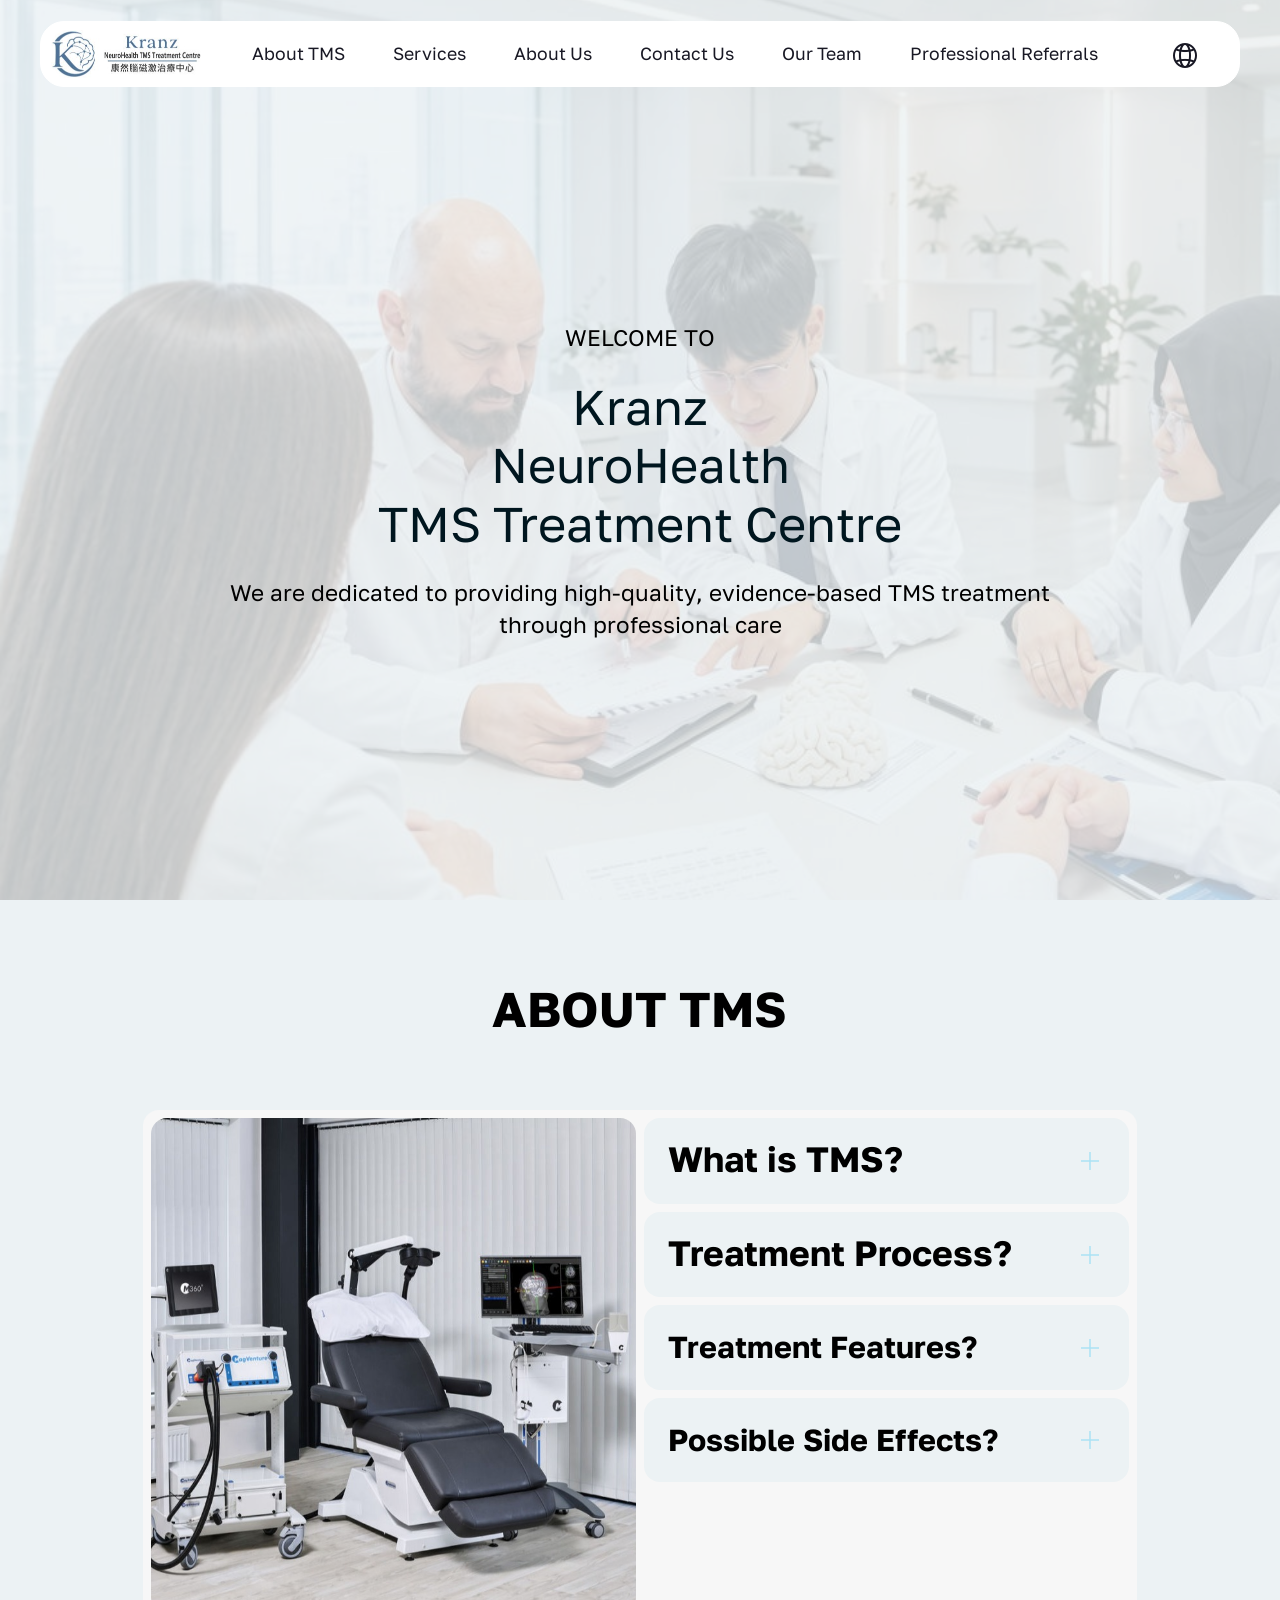
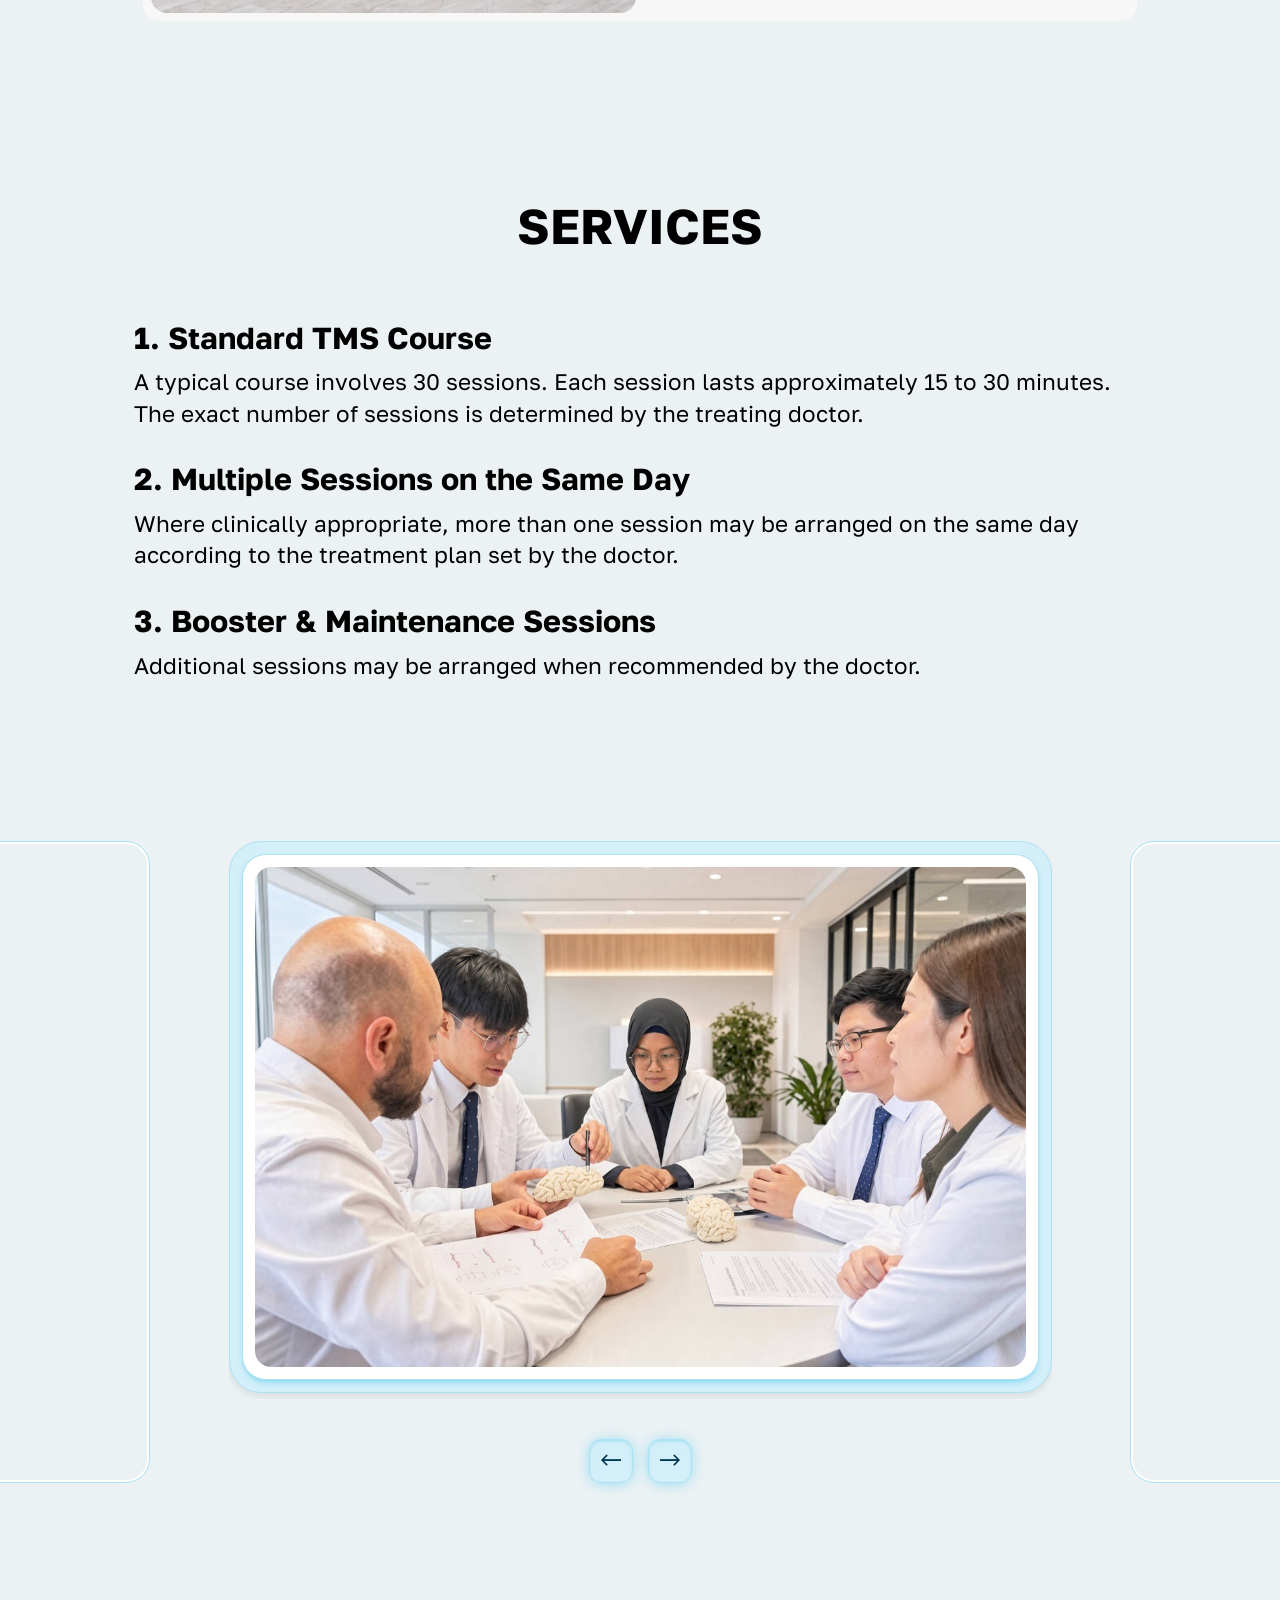
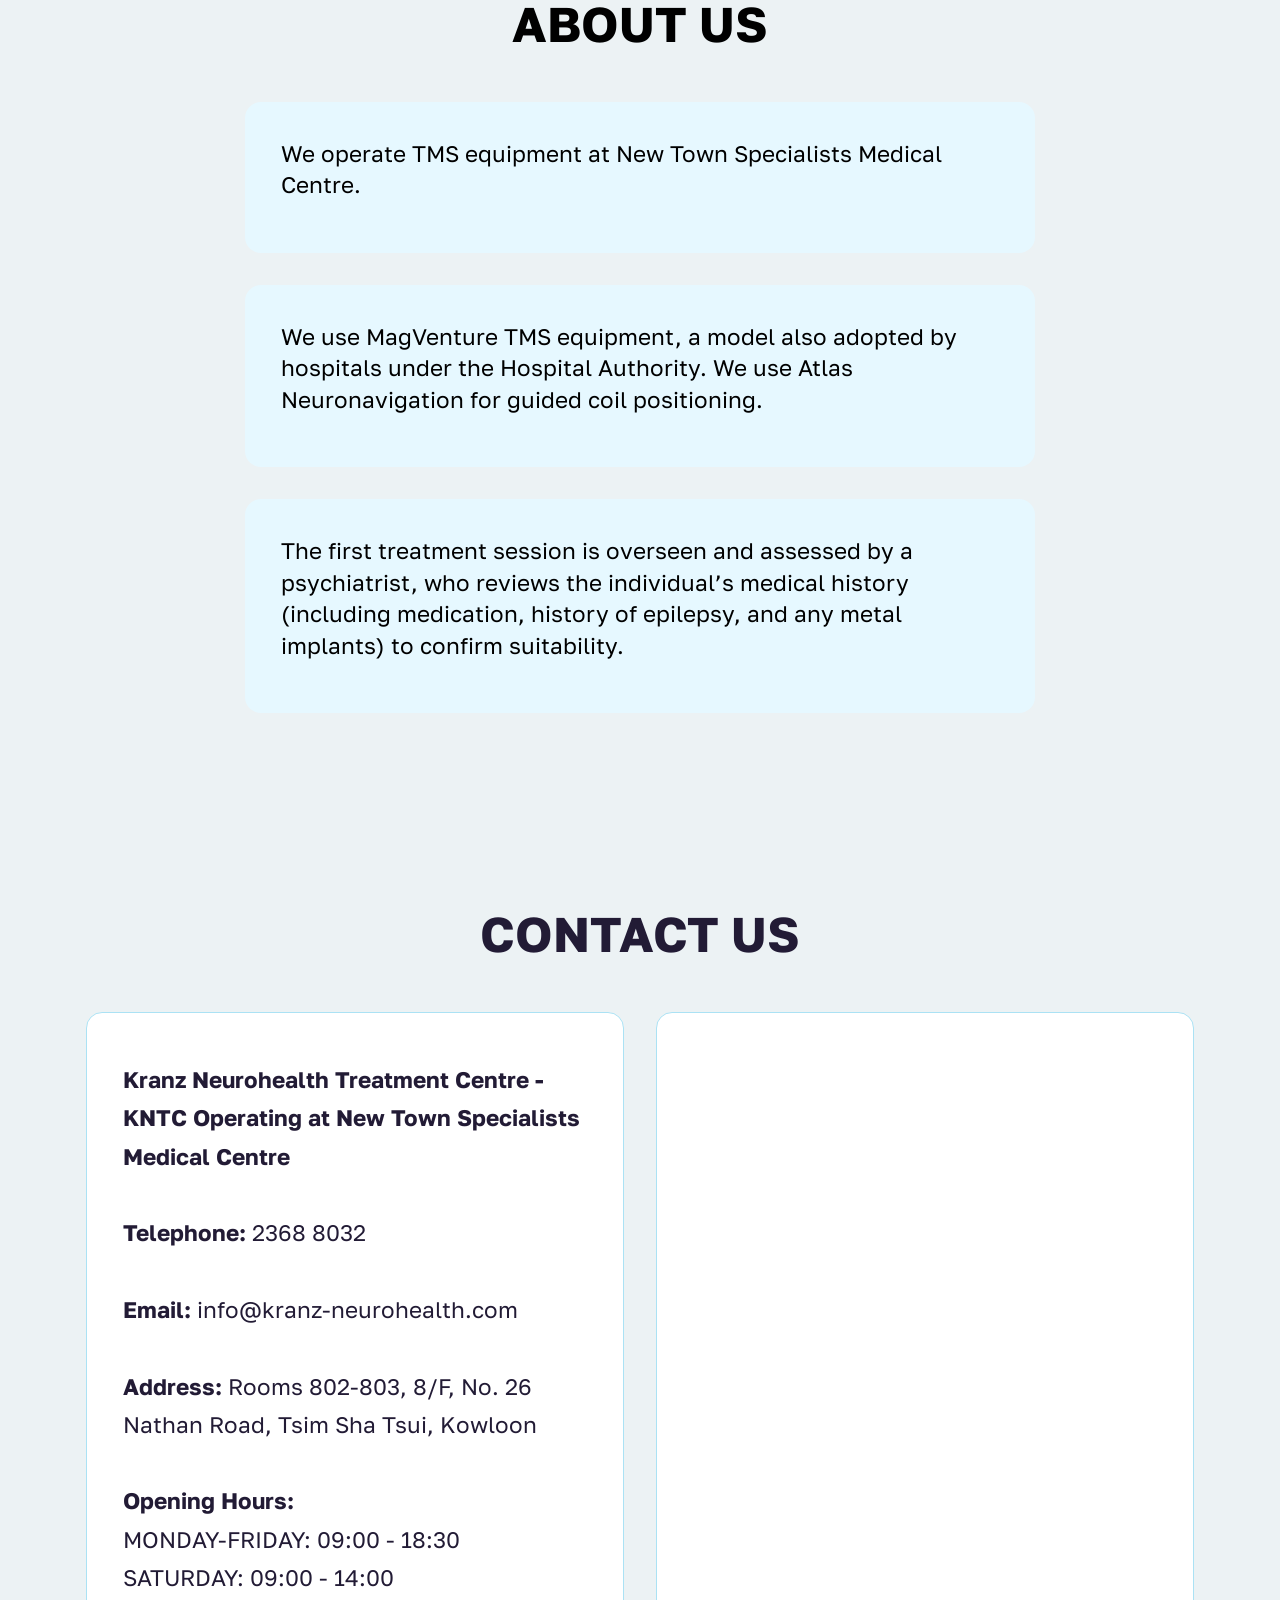
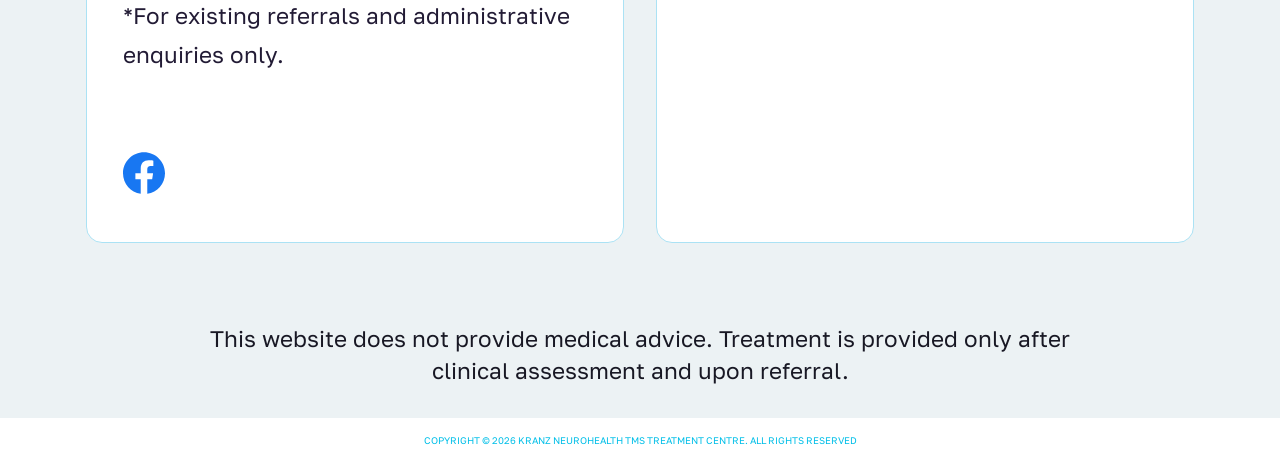
==== commit 8af102da: "Add files via upload" ====
--- a/index.html
+++ b/index.html
@@ -22,7 +22,7 @@
   <link rel="stylesheet" href="assets/theme/css/style.css">
   <link rel="preload" href="https://fonts.googleapis.com/css2?family=Golos+Text:wght@400;700&display=swap&display=swap" as="style" onload="this.onload=null;this.rel='stylesheet'">
   <noscript><link rel="stylesheet" href="https://fonts.googleapis.com/css2?family=Golos+Text:wght@400;700&display=swap&display=swap"></noscript>
-  <link rel="preload" as="style" href="assets/mobirise/css/mbr-additional.css?v=EQUnij"><link rel="stylesheet" href="assets/mobirise/css/mbr-additional.css?v=EQUnij" type="text/css">
+  <link rel="preload" as="style" href="assets/mobirise/css/mbr-additional.css?v=exCGvc"><link rel="stylesheet" href="assets/mobirise/css/mbr-additional.css?v=exCGvc" type="text/css">
 
   
   
@@ -120,10 +120,10 @@
                                 <div class="image-wrapper">
                                     <img src="assets/images/ga6cu-1034x769.jpeg" alt="">
                                 </div>
-                                <div id="bootstrap-accordion_9" class="panel-group accordionStyles accordion" role="tablist" aria-multiselectable="true">
+                                <div id="bootstrap-accordion_11" class="panel-group accordionStyles accordion" role="tablist" aria-multiselectable="true">
                                     <div class="card">
                                         <div class="card-header" role="tab" id="headingOne">
-                                            <a role="button" class="panel-title collapsed" data-toggle="collapse" data-bs-toggle="collapse" data-core="" href="#collapse1_9" aria-expanded="false" aria-controls="collapse1">
+                                            <a role="button" class="panel-title collapsed" data-toggle="collapse" data-bs-toggle="collapse" data-core="" href="#collapse1_11" aria-expanded="false" aria-controls="collapse1">
                                                 <h4 class="panel-title-edit mbr-fonts-style display-5">
                                                     
                                                 <div><span style="font-size: 2.2rem; background-color: transparent;"><strong>What is TMS?</strong></span><br></div></h4>
@@ -132,7 +132,7 @@
                                                 </div>
                                             </a>
                                         </div>
-                                        <div id="collapse1_9" class="panel-collapse noScroll collapse" role="tabpanel" aria-labelledby="headingOne" data-parent="#accordion" data-bs-parent="#bootstrap-accordion_9">
+                                        <div id="collapse1_11" class="panel-collapse noScroll collapse" role="tabpanel" aria-labelledby="headingOne" data-parent="#accordion" data-bs-parent="#bootstrap-accordion_11">
                                             <div class="panel-body">
                                                 <p class="panel-text mbr-fonts-style display-4">
                                                     Transcranial Magnetic Stimulation (TMS) is a non-invasive procedure that uses an electromagnetic coil to deliver magnetic pulses to targeted areas of the brain. The equipment we use is FDA-cleared and CE-marked, and has been in clinical use for more than 20 years, including in Hospital Authority hospitals in Hong Kong.
@@ -144,7 +144,7 @@
                                     </div>
                                     <div class="card">
                                         <div class="card-header" role="tab" id="headingTwo">
-                                            <a role="button" class="panel-title collapsed" data-toggle="collapse" data-bs-toggle="collapse" data-core="" href="#collapse2_9" aria-expanded="false" aria-controls="collapse2">
+                                            <a role="button" class="panel-title collapsed" data-toggle="collapse" data-bs-toggle="collapse" data-core="" href="#collapse2_11" aria-expanded="false" aria-controls="collapse2">
                                                 <h4 class="panel-title-edit mbr-fonts-style display-5">
                                                     
                                                 <div><span style="font-size: 2.2rem; background-color: transparent;"><strong>Treatment Process?</strong></span><br></div></h4>
@@ -153,7 +153,7 @@
                                                 </div>
                                             </a>
                                         </div>
-                                        <div id="collapse2_9" class="panel-collapse noScroll collapse" role="tabpanel" aria-labelledby="headingTwo" data-parent="#accordion" data-bs-parent="#bootstrap-accordion_9">
+                                        <div id="collapse2_11" class="panel-collapse noScroll collapse" role="tabpanel" aria-labelledby="headingTwo" data-parent="#accordion" data-bs-parent="#bootstrap-accordion_11">
                                             <div class="panel-body">
                                                 <p class="panel-text mbr-fonts-style display-4">TMS treatment is provided on a referral-only basis. TMS treatment is delivered in a series of sessions. The exact number and schedule are determined by the treating doctor. Please refer to the Services section below for more details on the available treatment options. <br><br>Clinical assessment and treatment decisions are made by the patient's treating doctor.&nbsp;</p>
                                                 
@@ -163,7 +163,7 @@
                                     </div>
                                     <div class="card">
                                         <div class="card-header" role="tab" id="headingThree">
-                                            <a role="button" class="panel-title collapsed" data-toggle="collapse" data-bs-toggle="collapse" data-core="" href="#collapse3_9" aria-expanded="false" aria-controls="collapse3">
+                                            <a role="button" class="panel-title collapsed" data-toggle="collapse" data-bs-toggle="collapse" data-core="" href="#collapse3_11" aria-expanded="false" aria-controls="collapse3">
                                                 <h4 class="panel-title-edit mbr-fonts-style display-5">
                                                     
                                                 <div><strong>Treatment Features?</strong></div></h4>
@@ -172,7 +172,7 @@
                                                 </div>
                                             </a>
                                         </div>
-                                        <div id="collapse3_9" class="panel-collapse noScroll collapse" role="tabpanel" aria-labelledby="headingThree" data-parent="#accordion" data-bs-parent="#bootstrap-accordion_9">
+                                        <div id="collapse3_11" class="panel-collapse noScroll collapse" role="tabpanel" aria-labelledby="headingThree" data-parent="#accordion" data-bs-parent="#bootstrap-accordion_11">
                                             <div class="panel-body">
                                                 <p class="panel-text mbr-fonts-style display-4">•	Non-invasive: No anaesthesia is required; the patient remains awake throughout the procedure
 <br>•	No recovery period: Patients can resume daily activities after each session&nbsp;<br></p>
@@ -183,7 +183,7 @@
                                     </div>
                                     <div class="card">
                                         <div class="card-header" role="tab" id="headingFour">
-                                            <a role="button" class="panel-title collapsed" data-toggle="collapse" data-bs-toggle="collapse" data-core="" href="#collapse4_9" aria-expanded="false" aria-controls="collapse4">
+                                            <a role="button" class="panel-title collapsed" data-toggle="collapse" data-bs-toggle="collapse" data-core="" href="#collapse4_11" aria-expanded="false" aria-controls="collapse4">
                                                 <h4 class="panel-title-edit mbr-fonts-style display-5">
                                                     
                                                 <div><strong>Possible Side Effects?</strong></div></h4>
@@ -192,7 +192,7 @@
                                                 </div>
                                             </a>
                                         </div>
-                                        <div id="collapse4_9" class="panel-collapse noScroll collapse" role="tabpanel" aria-labelledby="headingFour" data-parent="#accordion" data-bs-parent="#bootstrap-accordion_9">
+                                        <div id="collapse4_11" class="panel-collapse noScroll collapse" role="tabpanel" aria-labelledby="headingFour" data-parent="#accordion" data-bs-parent="#bootstrap-accordion_11">
                                             <div class="panel-body">
                                                 <p class="panel-text mbr-fonts-style display-4">Some people may experience mild and temporary effects, such as:
 <br>•	Facial muscle twitching
@@ -351,7 +351,7 @@
                     <div class="item-wrapper">
                         
                         <p class="mbr-text mbr-fonts-style mt-0 mb-3 display-7">
-                            The first treatment session is overseen and assessed by a psychiatrist, who reviews the individual’s medical history (including medication, history of epilepsy, and any metal implants) to confirm suitability and formulate a personalised plan.
+                            The first treatment session is overseen and assessed by a psychiatrist, who reviews the individual’s medical history (including medication, history of epilepsy, and any metal implants) to confirm suitability.
                         </p>
                     </div>
                 </div>
@@ -379,7 +379,7 @@
                     <div class="text-wrapper">
                         
                         <ul class="list mbr-fonts-style display-7">
-                            <li class="mbr-text item-wrap"><strong>Telephone:</strong>&nbsp;2368 8032</li><li class="mbr-text item-wrap"><br></li>
+                            <li class="mbr-text item-wrap"><strong>Kranz Neurohealth Treatment Centre - KNTC Operating at New Town Specialists Medical Centre </strong></li><li class="mbr-text item-wrap"><strong><br></strong></li><li class="mbr-text item-wrap"><strong>Telephone:</strong>&nbsp;2368 8032</li><li class="mbr-text item-wrap"><br></li>
                             <li class="mbr-text item-wrap"><strong>Email:</strong>&nbsp;info@kranz-neurohealth.com</li><li class="mbr-text item-wrap"><br></li>
                             <li class="mbr-text item-wrap"><strong>Address:</strong> Rooms 802-803, 8/F, No. 26 Nathan Road, Tsim Sha Tsui, Kowloon</li><li class="mbr-text item-wrap"><br></li>
                             <li class="mbr-text item-wrap"><strong>Opening Hours: </strong></li><li class="mbr-text item-wrap">MONDAY-FRIDAY: 09:00 - 18:30
--- a/assets/mobirise/css/mbr-additional.css
+++ b/assets/mobirise/css/mbr-additional.css
@@ -3728,280 +3728,6 @@
     margin-bottom: 1rem;
   }
 }
-.cid-vv58ryJrqu {
-  padding-top: 5rem;
-  padding-bottom: 0rem;
-  background-color: #ecf2f4;
-}
-.cid-vv58ryJrqu .mbr-fallback-image.disabled {
-  display: none;
-}
-.cid-vv58ryJrqu .mbr-fallback-image {
-  display: block;
-  background-size: cover;
-  background-position: center center;
-  width: 100%;
-  height: 100%;
-  position: absolute;
-  top: 0;
-}
-.cid-vv58ryJrqu .title-wrapper {
-  margin-bottom: 60px;
-}
-@media (max-width: 992px) {
-  .cid-vv58ryJrqu .title-wrapper {
-    margin-bottom: 40px;
-  }
-}
-.cid-vv58ryJrqu .title-wrapper .label-wrapper .mbr-label {
-  display: inline-flex;
-  padding: 9px 14px;
-  margin-bottom: 20px;
-  background-color: #deeff8;
-}
-.cid-vv58ryJrqu .title-wrapper .title-wrap .mbr-section-title {
-  display: inline-block;
-  width: 50%;
-  margin-bottom: 20px;
-}
-@media (max-width: 1440px) {
-  .cid-vv58ryJrqu .title-wrapper .title-wrap .mbr-section-title {
-    width: 75%;
-  }
-}
-@media (max-width: 992px) {
-  .cid-vv58ryJrqu .title-wrapper .title-wrap .mbr-section-title {
-    width: 100%;
-  }
-}
-.cid-vv58ryJrqu .title-wrapper .text-wrapper .mbr-text {
-  display: inline-block;
-  width: 50%;
-  margin-bottom: 0;
-}
-@media (max-width: 1440px) {
-  .cid-vv58ryJrqu .title-wrapper .text-wrapper .mbr-text {
-    width: 65%;
-  }
-}
-@media (max-width: 992px) {
-  .cid-vv58ryJrqu .title-wrapper .text-wrapper .mbr-text {
-    width: 100%;
-  }
-}
-.cid-vv58ryJrqu .items-wrapper {
-  margin: 0 -10px;
-}
-.cid-vv58ryJrqu .items-wrapper .item {
-  padding: 0 10px;
-  margin-bottom: 40px;
-}
-@media (max-width: 992px) {
-  .cid-vv58ryJrqu .items-wrapper .item:last-child {
-    margin-bottom: 0;
-  }
-}
-.cid-vv58ryJrqu .items-wrapper .item .item-wrapper .item-img {
-  margin-bottom: 20px;
-}
-.cid-vv58ryJrqu .items-wrapper .item .item-wrapper .item-img img {
-  width: 100%;
-  height: 460px;
-  object-fit: cover;
-}
-@media (max-width: 992px) {
-  .cid-vv58ryJrqu .items-wrapper .item .item-wrapper .item-img img {
-    height: 300px;
-  }
-}
-.cid-vv58ryJrqu .items-wrapper .item .item-wrapper .card-box {
-  padding: 25px;
-  border: 1px solid #abe2f4;
-}
-@media (max-width: 992px) {
-  .cid-vv58ryJrqu .items-wrapper .item .item-wrapper .card-box {
-    padding: 20px;
-  }
-}
-.cid-vv58ryJrqu .items-wrapper .item .item-wrapper .card-box .item-name {
-  margin-bottom: 5px;
-}
-.cid-vv58ryJrqu .items-wrapper .item .item-wrapper .card-box .item-role {
-  margin-bottom: 0;
-}
-.cid-vv58ryJrqu .items-wrapper .item .item-wrapper .card-box .item-text {
-  margin-top: 20px;
-  margin-bottom: 0;
-}
-.cid-vv58ryJrqu .items-wrapper .item .item-wrapper .card-box .mbr-section-btn {
-  margin-top: 10px;
-  margin-bottom: -9.6px;
-  width: 100%;
-}
-.cid-vv58ryJrqu .items-wrapper .item .item-wrapper .card-box .mbr-section-btn .btn {
-  width: 100%;
-}
-.cid-vv58ryJrqu .mbr-label,
-.cid-vv58ryJrqu .label-wrapper {
-  color: #116e99;
-  text-align: center;
-}
-.cid-vv58ryJrqu .mbr-section-title,
-.cid-vv58ryJrqu .title-wrap {
-  color: #000000;
-  text-align: center;
-}
-.cid-vv58ryJrqu .mbr-text,
-.cid-vv58ryJrqu .text-wrapper {
-  color: #8b8b8a;
-  text-align: center;
-}
-.cid-vv58ryJrqu .item-name {
-  color: #16526e;
-}
-.cid-vv58ryJrqu .item-role {
-  color: #116e99;
-}
-.cid-vv58ryJrqu .item-text {
-  color: #16526e;
-}
-.cid-vv58rzGJjh {
-  padding-top: 0rem;
-  padding-bottom: 5rem;
-  background-color: #ecf2f4;
-}
-.cid-vv58rzGJjh .mbr-fallback-image.disabled {
-  display: none;
-}
-.cid-vv58rzGJjh .mbr-fallback-image {
-  display: block;
-  background-size: cover;
-  background-position: center center;
-  width: 100%;
-  height: 100%;
-  position: absolute;
-  top: 0;
-}
-.cid-vv58rzGJjh .title-wrapper {
-  margin-bottom: 60px;
-}
-@media (max-width: 992px) {
-  .cid-vv58rzGJjh .title-wrapper {
-    margin-bottom: 40px;
-  }
-}
-.cid-vv58rzGJjh .title-wrapper .label-wrapper .mbr-label {
-  display: inline-flex;
-  padding: 9px 14px;
-  margin-bottom: 20px;
-  background-color: #deeff8;
-}
-.cid-vv58rzGJjh .title-wrapper .title-wrap .mbr-section-title {
-  display: inline-block;
-  width: 50%;
-  margin-bottom: 20px;
-}
-@media (max-width: 1440px) {
-  .cid-vv58rzGJjh .title-wrapper .title-wrap .mbr-section-title {
-    width: 75%;
-  }
-}
-@media (max-width: 992px) {
-  .cid-vv58rzGJjh .title-wrapper .title-wrap .mbr-section-title {
-    width: 100%;
-  }
-}
-.cid-vv58rzGJjh .title-wrapper .text-wrapper .mbr-text {
-  display: inline-block;
-  width: 50%;
-  margin-bottom: 0;
-}
-@media (max-width: 1440px) {
-  .cid-vv58rzGJjh .title-wrapper .text-wrapper .mbr-text {
-    width: 65%;
-  }
-}
-@media (max-width: 992px) {
-  .cid-vv58rzGJjh .title-wrapper .text-wrapper .mbr-text {
-    width: 100%;
-  }
-}
-.cid-vv58rzGJjh .items-wrapper {
-  margin: 0 -10px;
-}
-.cid-vv58rzGJjh .items-wrapper .item {
-  padding: 0 10px;
-  margin-bottom: 40px;
-}
-@media (max-width: 992px) {
-  .cid-vv58rzGJjh .items-wrapper .item:last-child {
-    margin-bottom: 0;
-  }
-}
-.cid-vv58rzGJjh .items-wrapper .item .item-wrapper .item-img {
-  margin-bottom: 20px;
-}
-.cid-vv58rzGJjh .items-wrapper .item .item-wrapper .item-img img {
-  width: 100%;
-  height: 460px;
-  object-fit: cover;
-}
-@media (max-width: 992px) {
-  .cid-vv58rzGJjh .items-wrapper .item .item-wrapper .item-img img {
-    height: 300px;
-  }
-}
-.cid-vv58rzGJjh .items-wrapper .item .item-wrapper .card-box {
-  padding: 25px;
-  border: 1px solid #abe2f4;
-}
-@media (max-width: 992px) {
-  .cid-vv58rzGJjh .items-wrapper .item .item-wrapper .card-box {
-    padding: 20px;
-  }
-}
-.cid-vv58rzGJjh .items-wrapper .item .item-wrapper .card-box .item-name {
-  margin-bottom: 5px;
-}
-.cid-vv58rzGJjh .items-wrapper .item .item-wrapper .card-box .item-role {
-  margin-bottom: 0;
-}
-.cid-vv58rzGJjh .items-wrapper .item .item-wrapper .card-box .item-text {
-  margin-top: 20px;
-  margin-bottom: 0;
-}
-.cid-vv58rzGJjh .items-wrapper .item .item-wrapper .card-box .mbr-section-btn {
-  margin-top: 10px;
-  margin-bottom: -9.6px;
-  width: 100%;
-}
-.cid-vv58rzGJjh .items-wrapper .item .item-wrapper .card-box .mbr-section-btn .btn {
-  width: 100%;
-}
-.cid-vv58rzGJjh .mbr-label,
-.cid-vv58rzGJjh .label-wrapper {
-  color: #116e99;
-  text-align: center;
-}
-.cid-vv58rzGJjh .mbr-section-title,
-.cid-vv58rzGJjh .title-wrap {
-  color: #000000;
-  text-align: center;
-}
-.cid-vv58rzGJjh .mbr-text,
-.cid-vv58rzGJjh .text-wrapper {
-  color: #8b8b8a;
-  text-align: center;
-}
-.cid-vv58rzGJjh .item-name {
-  color: #16526e;
-}
-.cid-vv58rzGJjh .item-role {
-  color: #116e99;
-}
-.cid-vv58rzGJjh .item-text {
-  color: #16526e;
-}
 .cid-vv58rAC09x {
   padding-top: 5rem;
   padding-bottom: 5rem;
@@ -4378,92 +4104,16 @@
 .cid-vx9hW77HhB .icon-wrapper {
   text-align: center;
 }
-.cid-vx9nt1j22k {
+.cid-vxcm3eOZUP {
   padding-top: 5rem;
   padding-bottom: 5rem;
+  align-items: flex-end;
   background-color: #ecf2f4;
 }
-.cid-vx9nt1j22k img {
-  transition: all 0.3s;
-  object-fit: cover;
-}
-.cid-vx9nt1j22k .row {
-  justify-content: space-between;
-}
-.cid-vx9nt1j22k .image-wrapper {
-  overflow: hidden;
-  position: relative;
-  cursor: pointer;
-}
-.cid-vx9nt1j22k .image-wrapper img {
-  height: 100%;
-  object-fit: cover;
-}
-@media (max-width: 991px) {
-  .cid-vx9nt1j22k .image-wrapper {
-    padding: 1rem;
-  }
-}
-.cid-vx9nt1j22k .image-wrapper:focus-within .img-link {
-  transform: translateY(0);
-}
-@media (max-width: 767px) {
-  .cid-vx9nt1j22k .image-wrapper {
-    margin-bottom: 2rem;
-  }
-  .cid-vx9nt1j22k .image-wrapper .img-link {
-    transform: translateY(0);
-  }
-}
-@media (max-width: 992px) {
-  .cid-vx9nt1j22k .image-wrapper {
-    margin-bottom: 2rem;
-  }
-}
-.cid-vx9nt1j22k .img-link {
-  background: #fffe55;
-  display: flex;
-  justify-content: space-between;
-  align-items: center;
-  transition: all 0.3s;
-  padding: 2rem;
-  position: absolute;
-  bottom: -1rem;
-  left: 0;
-  color: #000000;
-  width: 100%;
-  transform: translateY(100%);
-}
-.cid-vx9nt1j22k .img-link span {
-  font-size: 1.5rem;
-  padding-bottom: 0.5rem;
-  color: #000000;
-  padding-right: 1rem;
-}
-@media (max-width: 767px) {
-  .cid-vx9nt1j22k .img-link {
-    flex-direction: column;
-  }
-  .cid-vx9nt1j22k .img-link .status,
-  .cid-vx9nt1j22k .img-link .icons {
-    margin-bottom: 1rem;
-  }
-}
-@media (min-width: 992px) {
-  .cid-vx9nt1j22k .text-wrapper {
-    padding: 0 2rem;
-  }
-}
-.cid-vx9nt1j22k .mbr-section-title {
-  color: #000000;
-}
-.cid-vx9nt1j22k .mbr-section-text {
-  color: #000000;
-}
-.cid-vx9nt1j22k .mbr-fallback-image.disabled {
+.cid-vxcm3eOZUP .mbr-fallback-image.disabled {
   display: none;
 }
-.cid-vx9nt1j22k .mbr-fallback-image {
+.cid-vxcm3eOZUP .mbr-fallback-image {
   display: block;
   background-size: cover;
   background-position: center center;
@@ -4472,92 +4122,90 @@
   position: absolute;
   top: 0;
 }
-.cid-vx9oYvMx6F {
+.cid-vxcm3eOZUP .items-wrapper {
+  margin: 0 -8px;
+}
+.cid-vxcm3eOZUP .items-wrapper .item {
+  padding: 0 8px;
+}
+.cid-vxcm3eOZUP .item {
+  margin-bottom: 48px;
+}
+@media (max-width: 992px) {
+  .cid-vxcm3eOZUP .item:last-child {
+    margin-bottom: 0;
+  }
+}
+.cid-vxcm3eOZUP .item .item-wrapper {
+  height: 100%;
+}
+.cid-vxcm3eOZUP .item .item-wrapper .item-img img {
+  height: 640px;
+  width: 100%;
+  object-fit: cover;
+}
+@media (max-width: 1440px) {
+  .cid-vxcm3eOZUP .item .item-wrapper .item-img img {
+    height: 500px;
+  }
+}
+@media (max-width: 992px) {
+  .cid-vxcm3eOZUP .item .item-wrapper .item-img img {
+    height: 300px;
+    width: 60%;
+    margin: 0 auto;
+  }
+}
+@media (max-width: 425px) {
+  .cid-vxcm3eOZUP .item .item-wrapper .item-img img {
+    width: 100%;
+  }
+}
+.cid-vxcm3eOZUP .item .item-wrapper .card-box {
+  padding: 32px 32px 0;
+}
+@media (max-width: 992px) {
+  .cid-vxcm3eOZUP .item .item-wrapper .card-box {
+    padding: 32px 16px 0;
+  }
+}
+.cid-vxcm3eOZUP .item .item-wrapper .card-box .item-role {
+  margin-bottom: 16px;
+}
+.cid-vxcm3eOZUP .item .item-wrapper .card-box .item-name {
+  margin-bottom: 22px;
+}
+.cid-vxcm3eOZUP .item .item-wrapper .card-box .item-text {
+  margin-bottom: 0;
+}
+.cid-vxcm3eOZUP .item .item-wrapper .card-box .item-btn {
+  margin-top: 22px;
+  margin-bottom: -9.6px;
+}
+@media (max-width: 992px) {
+  .cid-vxcm3eOZUP .item .item-wrapper .card-box .item-btn {
+    margin-top: 12px;
+  }
+}
+.cid-vxcm3eOZUP .item-name {
+  color: #252322;
+}
+.cid-vxcm3eOZUP .item-role {
+  color: #252322;
+}
+.cid-vxcm3eOZUP .item-text {
+  color: #252322;
+}
+.cid-vxcmupFhcN {
   padding-top: 5rem;
   padding-bottom: 5rem;
+  align-items: flex-end;
   background-color: #ecf2f4;
 }
-.cid-vx9oYvMx6F img {
-  transition: all 0.3s;
-  object-fit: cover;
-}
-.cid-vx9oYvMx6F .row {
-  justify-content: space-between;
-}
-.cid-vx9oYvMx6F .image-wrapper {
-  overflow: hidden;
-  position: relative;
-  cursor: pointer;
-}
-.cid-vx9oYvMx6F .image-wrapper img {
-  height: 100%;
-  object-fit: cover;
-}
-@media (max-width: 991px) {
-  .cid-vx9oYvMx6F .image-wrapper {
-    padding: 1rem;
-  }
-}
-.cid-vx9oYvMx6F .image-wrapper:focus-within .img-link {
-  transform: translateY(0);
-}
-@media (max-width: 767px) {
-  .cid-vx9oYvMx6F .image-wrapper {
-    margin-bottom: 2rem;
-  }
-  .cid-vx9oYvMx6F .image-wrapper .img-link {
-    transform: translateY(0);
-  }
-}
-@media (max-width: 992px) {
-  .cid-vx9oYvMx6F .image-wrapper {
-    margin-bottom: 2rem;
-  }
-}
-.cid-vx9oYvMx6F .img-link {
-  background: #fffe55;
-  display: flex;
-  justify-content: space-between;
-  align-items: center;
-  transition: all 0.3s;
-  padding: 2rem;
-  position: absolute;
-  bottom: -1rem;
-  left: 0;
-  color: #000000;
-  width: 100%;
-  transform: translateY(100%);
-}
-.cid-vx9oYvMx6F .img-link span {
-  font-size: 1.5rem;
-  padding-bottom: 0.5rem;
-  color: #000000;
-  padding-right: 1rem;
-}
-@media (max-width: 767px) {
-  .cid-vx9oYvMx6F .img-link {
-    flex-direction: column;
-  }
-  .cid-vx9oYvMx6F .img-link .status,
-  .cid-vx9oYvMx6F .img-link .icons {
-    margin-bottom: 1rem;
-  }
-}
-@media (min-width: 992px) {
-  .cid-vx9oYvMx6F .text-wrapper {
-    padding: 0 2rem;
-  }
-}
-.cid-vx9oYvMx6F .mbr-section-title {
-  color: #000000;
-}
-.cid-vx9oYvMx6F .mbr-section-text {
-  color: #000000;
-}
-.cid-vx9oYvMx6F .mbr-fallback-image.disabled {
+.cid-vxcmupFhcN .mbr-fallback-image.disabled {
   display: none;
 }
-.cid-vx9oYvMx6F .mbr-fallback-image {
+.cid-vxcmupFhcN .mbr-fallback-image {
   display: block;
   background-size: cover;
   background-position: center center;
@@ -4565,6 +4213,80 @@
   height: 100%;
   position: absolute;
   top: 0;
+}
+.cid-vxcmupFhcN .items-wrapper {
+  margin: 0 -8px;
+}
+.cid-vxcmupFhcN .items-wrapper .item {
+  padding: 0 8px;
+}
+.cid-vxcmupFhcN .item {
+  margin-bottom: 48px;
+}
+@media (max-width: 992px) {
+  .cid-vxcmupFhcN .item:last-child {
+    margin-bottom: 0;
+  }
+}
+.cid-vxcmupFhcN .item .item-wrapper {
+  height: 100%;
+}
+.cid-vxcmupFhcN .item .item-wrapper .item-img img {
+  height: 640px;
+  width: 100%;
+  object-fit: cover;
+}
+@media (max-width: 1440px) {
+  .cid-vxcmupFhcN .item .item-wrapper .item-img img {
+    height: 500px;
+  }
+}
+@media (max-width: 992px) {
+  .cid-vxcmupFhcN .item .item-wrapper .item-img img {
+    height: 300px;
+    width: 60%;
+    margin: 0 auto;
+  }
+}
+@media (max-width: 425px) {
+  .cid-vxcmupFhcN .item .item-wrapper .item-img img {
+    width: 100%;
+  }
+}
+.cid-vxcmupFhcN .item .item-wrapper .card-box {
+  padding: 32px 32px 0;
+}
+@media (max-width: 992px) {
+  .cid-vxcmupFhcN .item .item-wrapper .card-box {
+    padding: 32px 16px 0;
+  }
+}
+.cid-vxcmupFhcN .item .item-wrapper .card-box .item-role {
+  margin-bottom: 16px;
+}
+.cid-vxcmupFhcN .item .item-wrapper .card-box .item-name {
+  margin-bottom: 22px;
+}
+.cid-vxcmupFhcN .item .item-wrapper .card-box .item-text {
+  margin-bottom: 0;
+}
+.cid-vxcmupFhcN .item .item-wrapper .card-box .item-btn {
+  margin-top: 22px;
+  margin-bottom: -9.6px;
+}
+@media (max-width: 992px) {
+  .cid-vxcmupFhcN .item .item-wrapper .card-box .item-btn {
+    margin-top: 12px;
+  }
+}
+.cid-vxcmupFhcN .item-name {
+  color: #252322;
+}
+.cid-vxcmupFhcN .item-role {
+  color: #252322;
+}
+.cid-vxcmupFhcN .item-text {
+  color: #252322;
 }
 .cid-vx98LEgSh5 {
   z-index: 1000;
@@ -6455,3 +6177,2210 @@
 .cid-vx9bZW9fqj .logo-wrapper {
   text-align: center;
 }
+.cid-vxebEmCO6V {
+  padding-top: 4rem;
+  padding-bottom: 2rem;
+  background-color: #ecf2f4;
+}
+.cid-vxebEmCO6V .mbr-fallback-image.disabled {
+  display: none;
+}
+.cid-vxebEmCO6V .mbr-fallback-image {
+  display: block;
+  background-size: cover;
+  background-position: center center;
+  width: 100%;
+  height: 100%;
+  position: absolute;
+  top: 0;
+}
+.cid-vxebEmCO6V .content-wrapper {
+  position: relative;
+  z-index: 1;
+  width: 60%;
+  margin: 0 auto;
+}
+@media (max-width: 1440px) {
+  .cid-vxebEmCO6V .content-wrapper {
+    width: 75%;
+  }
+}
+@media (max-width: 992px) {
+  .cid-vxebEmCO6V .content-wrapper {
+    width: 100%;
+  }
+}
+.cid-vxebEmCO6V .content-wrapper .icon-wrapper {
+  margin-bottom: 24px;
+}
+.cid-vxebEmCO6V .content-wrapper .icon-wrapper .mbr-iconfont {
+  display: inline-flex;
+  font-size: 24px;
+}
+.cid-vxebEmCO6V .content-wrapper .mbr-label {
+  margin-bottom: 24px;
+  text-transform: uppercase;
+}
+.cid-vxebEmCO6V .content-wrapper .mbr-section-title {
+  margin-bottom: 0;
+}
+.cid-vxebEmCO6V .content-wrapper .mbr-section-btn {
+  margin-top: 32px;
+}
+@media (max-width: 992px) {
+  .cid-vxebEmCO6V .content-wrapper .mbr-section-btn {
+    margin-top: 24px;
+  }
+}
+.cid-vxebEmCO6V .mbr-label {
+  color: #49496d;
+  text-align: center;
+}
+.cid-vxebEmCO6V .mbr-section-title {
+  color: #181824;
+}
+.cid-vxebEmCO6V .mbr-section-title,
+.cid-vxebEmCO6V .mbr-section-btn,
+.cid-vxebEmCO6V .icon-wrapper {
+  text-align: center;
+}
+.cid-vxebEnfpjQ {
+  padding-top: 0rem;
+  padding-bottom: 0rem;
+  background-color: #ecf2f4;
+}
+.cid-vxebEnfpjQ .mbr-fallback-image.disabled {
+  display: none;
+}
+.cid-vxebEnfpjQ .mbr-fallback-image {
+  display: block;
+  background-size: cover;
+  background-position: center center;
+  width: 100%;
+  height: 100%;
+  position: absolute;
+  top: 0;
+}
+.cid-vxebEnfpjQ .content-wrapper {
+  position: relative;
+  z-index: 1;
+  width: 60%;
+  margin: 0 auto;
+}
+@media (max-width: 1440px) {
+  .cid-vxebEnfpjQ .content-wrapper {
+    width: 75%;
+  }
+}
+@media (max-width: 992px) {
+  .cid-vxebEnfpjQ .content-wrapper {
+    width: 100%;
+  }
+}
+.cid-vxebEnfpjQ .content-wrapper .icon-wrapper {
+  margin-bottom: 24px;
+}
+.cid-vxebEnfpjQ .content-wrapper .icon-wrapper .mbr-iconfont {
+  display: inline-flex;
+  font-size: 24px;
+}
+.cid-vxebEnfpjQ .content-wrapper .mbr-label {
+  margin-bottom: 24px;
+  text-transform: uppercase;
+}
+.cid-vxebEnfpjQ .content-wrapper .mbr-section-title {
+  margin-bottom: 0;
+}
+.cid-vxebEnfpjQ .content-wrapper .mbr-section-btn {
+  margin-top: 32px;
+}
+@media (max-width: 992px) {
+  .cid-vxebEnfpjQ .content-wrapper .mbr-section-btn {
+    margin-top: 24px;
+  }
+}
+.cid-vxebEnfpjQ .mbr-label {
+  color: #49496d;
+  text-align: center;
+}
+.cid-vxebEnfpjQ .mbr-section-title {
+  color: #181824;
+}
+.cid-vxebEnfpjQ .mbr-section-title,
+.cid-vxebEnfpjQ .mbr-section-btn,
+.cid-vxebEnfpjQ .icon-wrapper {
+  text-align: center;
+}
+.cid-vxebEoeq01 {
+  padding-top: 5rem;
+  padding-bottom: 5rem;
+  align-items: flex-end;
+  background-color: #ecf2f4;
+}
+.cid-vxebEoeq01 .mbr-fallback-image.disabled {
+  display: none;
+}
+.cid-vxebEoeq01 .mbr-fallback-image {
+  display: block;
+  background-size: cover;
+  background-position: center center;
+  width: 100%;
+  height: 100%;
+  position: absolute;
+  top: 0;
+}
+.cid-vxebEoeq01 .items-wrapper {
+  margin: 0 -8px;
+}
+.cid-vxebEoeq01 .items-wrapper .item {
+  padding: 0 8px;
+}
+.cid-vxebEoeq01 .item {
+  margin-bottom: 48px;
+}
+@media (max-width: 992px) {
+  .cid-vxebEoeq01 .item:last-child {
+    margin-bottom: 0;
+  }
+}
+.cid-vxebEoeq01 .item .item-wrapper {
+  height: 100%;
+}
+.cid-vxebEoeq01 .item .item-wrapper .item-img img {
+  height: 640px;
+  width: 100%;
+  object-fit: cover;
+}
+@media (max-width: 1440px) {
+  .cid-vxebEoeq01 .item .item-wrapper .item-img img {
+    height: 500px;
+  }
+}
+@media (max-width: 992px) {
+  .cid-vxebEoeq01 .item .item-wrapper .item-img img {
+    height: 300px;
+    width: 60%;
+    margin: 0 auto;
+  }
+}
+@media (max-width: 425px) {
+  .cid-vxebEoeq01 .item .item-wrapper .item-img img {
+    width: 100%;
+  }
+}
+.cid-vxebEoeq01 .item .item-wrapper .card-box {
+  padding: 32px 32px 0;
+}
+@media (max-width: 992px) {
+  .cid-vxebEoeq01 .item .item-wrapper .card-box {
+    padding: 32px 16px 0;
+  }
+}
+.cid-vxebEoeq01 .item .item-wrapper .card-box .item-role {
+  margin-bottom: 16px;
+}
+.cid-vxebEoeq01 .item .item-wrapper .card-box .item-name {
+  margin-bottom: 22px;
+}
+.cid-vxebEoeq01 .item .item-wrapper .card-box .item-text {
+  margin-bottom: 0;
+}
+.cid-vxebEoeq01 .item .item-wrapper .card-box .item-btn {
+  margin-top: 22px;
+  margin-bottom: -9.6px;
+}
+@media (max-width: 992px) {
+  .cid-vxebEoeq01 .item .item-wrapper .card-box .item-btn {
+    margin-top: 12px;
+  }
+}
+.cid-vxebEoeq01 .item-name {
+  color: #252322;
+}
+.cid-vxebEoeq01 .item-role {
+  color: #252322;
+}
+.cid-vxebEoeq01 .item-text {
+  color: #252322;
+}
+.cid-vxebEoHpTS {
+  padding-top: 5rem;
+  padding-bottom: 5rem;
+  align-items: flex-end;
+  background-color: #ecf2f4;
+}
+.cid-vxebEoHpTS .mbr-fallback-image.disabled {
+  display: none;
+}
+.cid-vxebEoHpTS .mbr-fallback-image {
+  display: block;
+  background-size: cover;
+  background-position: center center;
+  width: 100%;
+  height: 100%;
+  position: absolute;
+  top: 0;
+}
+.cid-vxebEoHpTS .items-wrapper {
+  margin: 0 -8px;
+}
+.cid-vxebEoHpTS .items-wrapper .item {
+  padding: 0 8px;
+}
+.cid-vxebEoHpTS .item {
+  margin-bottom: 48px;
+}
+@media (max-width: 992px) {
+  .cid-vxebEoHpTS .item:last-child {
+    margin-bottom: 0;
+  }
+}
+.cid-vxebEoHpTS .item .item-wrapper {
+  height: 100%;
+}
+.cid-vxebEoHpTS .item .item-wrapper .item-img img {
+  height: 640px;
+  width: 100%;
+  object-fit: cover;
+}
+@media (max-width: 1440px) {
+  .cid-vxebEoHpTS .item .item-wrapper .item-img img {
+    height: 500px;
+  }
+}
+@media (max-width: 992px) {
+  .cid-vxebEoHpTS .item .item-wrapper .item-img img {
+    height: 300px;
+    width: 60%;
+    margin: 0 auto;
+  }
+}
+@media (max-width: 425px) {
+  .cid-vxebEoHpTS .item .item-wrapper .item-img img {
+    width: 100%;
+  }
+}
+.cid-vxebEoHpTS .item .item-wrapper .card-box {
+  padding: 32px 32px 0;
+}
+@media (max-width: 992px) {
+  .cid-vxebEoHpTS .item .item-wrapper .card-box {
+    padding: 32px 16px 0;
+  }
+}
+.cid-vxebEoHpTS .item .item-wrapper .card-box .item-role {
+  margin-bottom: 16px;
+}
+.cid-vxebEoHpTS .item .item-wrapper .card-box .item-name {
+  margin-bottom: 22px;
+}
+.cid-vxebEoHpTS .item .item-wrapper .card-box .item-text {
+  margin-bottom: 0;
+}
+.cid-vxebEoHpTS .item .item-wrapper .card-box .item-btn {
+  margin-top: 22px;
+  margin-bottom: -9.6px;
+}
+@media (max-width: 992px) {
+  .cid-vxebEoHpTS .item .item-wrapper .card-box .item-btn {
+    margin-top: 12px;
+  }
+}
+.cid-vxebEoHpTS .item-name {
+  color: #252322;
+}
+.cid-vxebEoHpTS .item-role {
+  color: #252322;
+}
+.cid-vxebEoHpTS .item-text {
+  color: #252322;
+}
+.cid-vxebEpKk2a {
+  z-index: 1000;
+  width: 100%;
+  position: relative;
+}
+.cid-vxebEpKk2a .dropdown-item:before {
+  font-family: Moririse2 !important;
+  content: "\e966";
+  display: inline-block;
+  width: 0;
+  position: absolute;
+  left: 1rem;
+  top: 0.5rem;
+  margin-right: 0.5rem;
+  line-height: 1;
+  font-size: inherit;
+  vertical-align: middle;
+  text-align: center;
+  overflow: hidden;
+  transform: scale(0, 1);
+  transition: all 0.25s ease-in-out;
+}
+@media (max-width: 767px) {
+  .cid-vxebEpKk2a .navbar-toggler {
+    transform: scale(0.8);
+  }
+}
+.cid-vxebEpKk2a .navbar-brand {
+  flex-shrink: 0;
+  align-items: center;
+  margin-right: 0;
+  padding: 0 !important;
+  transition: all 0.3s;
+  word-break: break-word;
+  z-index: 1;
+  width: 150px !important;
+  height: 60px !important;
+  margin: 0 !important;
+}
+.cid-vxebEpKk2a .navbar-brand img {
+  max-width: 100%;
+  max-height: 100%;
+  object-fit: cover;
+}
+.cid-vxebEpKk2a .navbar-brand .navbar-caption {
+  line-height: inherit !important;
+}
+.cid-vxebEpKk2a .navbar-brand .navbar-logo a {
+  outline: none;
+}
+.cid-vxebEpKk2a .navbar-nav {
+  margin: auto;
+  margin-left: 0;
+  margin-left: auto;
+}
+.cid-vxebEpKk2a .navbar-nav .nav-item {
+  padding: 0 !important;
+  transition: .3s all !important;
+}
+@media (max-width: 992px) {
+  .cid-vxebEpKk2a .navbar-nav .nav-item {
+    padding-left: 0 !important;
+  }
+}
+.cid-vxebEpKk2a .navbar-nav .nav-item .nav-link {
+  position: relative;
+  padding: 12px 24px !important;
+  margin: 0 !important;
+  transition: .3s all !important;
+  font-weight: 400;
+}
+@media (max-width: 992px) {
+  .cid-vxebEpKk2a .navbar-nav .nav-item .nav-link {
+    padding: 10px 10px 10px 10px !important;
+  }
+}
+.cid-vxebEpKk2a .navbar-nav .nav-item .nav-link:hover {
+  background-color: #eeeef4;
+}
+@media (max-width: 992px) {
+  .cid-vxebEpKk2a .navbar-nav .nav-item .nav-link:hover {
+    background-color: transparent;
+  }
+}
+.cid-vxebEpKk2a .navbar-nav .open .nav-link::after {
+  transform: rotate(180deg);
+}
+@media (min-width: 992px) {
+  .cid-vxebEpKk2a .navbar-nav .open .nav-link::before {
+    content: "";
+    width: 100%;
+    height: 20px;
+    top: 100%;
+    background: transparent;
+    position: absolute;
+  }
+}
+.cid-vxebEpKk2a .navbar-nav .dropdown-item {
+  padding: 17px 24px !important;
+  border-radius: 1rem !important;
+  margin: 0 8px !important;
+  transition: .3s all !important;
+  background: #ffffff;
+  font-weight: 400;
+}
+@media (max-width: 992px) {
+  .cid-vxebEpKk2a .navbar-nav .dropdown-item {
+    margin: 0 8px 0 0 !important;
+  }
+}
+.cid-vxebEpKk2a .nav-link {
+  width: fit-content;
+  position: relative;
+}
+.cid-vxebEpKk2a .navbar-logo {
+  padding-left: 0;
+  margin: 0 !important;
+  border-radius: 5px !important;
+}
+@media (max-width: 767px) {
+  .cid-vxebEpKk2a .navbar-logo {
+    padding-left: 1rem;
+  }
+}
+.cid-vxebEpKk2a .navbar-caption {
+  padding-left: 1rem;
+  padding-right: 20px;
+  font-weight: 400;
+}
+@media (max-width: 992px) {
+  .cid-vxebEpKk2a .navbar-caption {
+    border-right: none;
+  }
+}
+@media (max-width: 767px) {
+  .cid-vxebEpKk2a .nav-dropdown {
+    padding-bottom: 0.5rem;
+  }
+}
+.cid-vxebEpKk2a .nav-dropdown .link.dropdown-toggle::after {
+  margin-left: 0.5rem;
+  margin-top: 0rem;
+  transition: .3s all;
+}
+.cid-vxebEpKk2a .container,
+.cid-vxebEpKk2a .container-fluid {
+  display: flex;
+  min-height: 66px;
+  padding: 0 10px;
+  flex-wrap: nowrap;
+  left: 0;
+  right: 0;
+  -webkit-box-pack: justify;
+  -ms-flex-pack: justify;
+  justify-content: flex-end;
+  -webkit-box-align: center;
+  -webkit-align-items: center;
+  -ms-flex-align: center;
+  align-items: center;
+  border-radius: 100vw;
+  margin-top: .5rem;
+  background-color: #ffffff;
+  border: 1px solid #ffffff;
+}
+@media (max-width: 992px) {
+  .cid-vxebEpKk2a .container,
+  .cid-vxebEpKk2a .container-fluid {
+    padding-right: 2rem;
+    box-shadow: none;
+  }
+}
+@media (max-width: 767px) {
+  .cid-vxebEpKk2a .container,
+  .cid-vxebEpKk2a .container-fluid {
+    width: 95%;
+    height: 56px !important;
+    padding-right: 1rem;
+    margin-top: 0rem;
+  }
+}
+.cid-vxebEpKk2a .container-fluid {
+  margin-left: 40px;
+  margin-right: 40px;
+}
+@media (max-width: 992px) {
+  .cid-vxebEpKk2a .container-fluid {
+    margin-left: 20px;
+    margin-right: 20px;
+  }
+}
+.cid-vxebEpKk2a .iconfont-wrapper {
+  color: #181824 !important;
+  font-size: 1.5rem;
+  padding-right: 0.5rem;
+  transition: all 0.3s ease-in-out;
+}
+.cid-vxebEpKk2a .iconfont-wrapper:hover {
+  opacity: .6;
+}
+.cid-vxebEpKk2a .dropdown-menu {
+  flex-wrap: wrap;
+  flex-direction: column;
+  max-width: 100%;
+  padding: 0 !important;
+  border-radius: 1rem;
+  transition: .3s all !important;
+  min-width: auto;
+}
+.cid-vxebEpKk2a .nav-item:focus,
+.cid-vxebEpKk2a .nav-link:focus {
+  outline: none;
+}
+.cid-vxebEpKk2a .dropdown .dropdown-menu .dropdown-item {
+  width: auto;
+  transition: all 0.25s ease-in-out;
+}
+.cid-vxebEpKk2a .dropdown .dropdown-menu .dropdown-item::after {
+  right: 0.5rem;
+}
+.cid-vxebEpKk2a .dropdown .dropdown-menu .dropdown-item .mbr-iconfont {
+  margin-right: 0.5rem;
+  vertical-align: sub;
+}
+.cid-vxebEpKk2a .dropdown .dropdown-menu .dropdown-item .mbr-iconfont:before {
+  display: inline-block;
+  transform: scale(1, 1);
+  transition: all 0.25s ease-in-out;
+}
+.cid-vxebEpKk2a .collapsed .dropdown-menu .dropdown-item:before {
+  display: none;
+}
+.cid-vxebEpKk2a .collapsed .dropdown .dropdown-menu .dropdown-item {
+  padding: 0.235em 1.5em 0.235em 1.5em !important;
+  transition: none;
+  margin: 0 !important;
+}
+.cid-vxebEpKk2a .navbar {
+  min-height: 100px;
+  transition: all 0.3s;
+  border-bottom: 1px solid transparent;
+  background: transparent !important;
+  padding: 0 !important;
+  border: none !important;
+  box-shadow: none !important;
+  border-radius: 0 !important;
+}
+.cid-vxebEpKk2a .navbar.opened {
+  transition: all 0.3s;
+}
+.cid-vxebEpKk2a .navbar .dropdown-item {
+  padding: 0.5rem 1.8rem;
+}
+.cid-vxebEpKk2a .navbar .navbar-logo img {
+  width: auto;
+  box-shadow: 0 0 0 4px #ffffff;
+}
+.cid-vxebEpKk2a .navbar .navbar-collapse {
+  z-index: 1;
+  justify-content: flex-end;
+}
+.cid-vxebEpKk2a .navbar.collapsed {
+  justify-content: center;
+}
+.cid-vxebEpKk2a .navbar.collapsed .nav-item .nav-link::before {
+  display: none;
+}
+.cid-vxebEpKk2a .navbar.collapsed.opened .dropdown-menu {
+  top: 0;
+}
+@media (min-width: 992px) {
+  .cid-vxebEpKk2a .navbar.collapsed.opened:not(.navbar-short) .navbar-collapse {
+    max-height: calc(98.5vh - 3.5rem);
+  }
+}
+.cid-vxebEpKk2a .navbar.collapsed .dropdown-menu .dropdown-submenu {
+  left: 0 !important;
+}
+.cid-vxebEpKk2a .navbar.collapsed .dropdown-menu .dropdown-item:after {
+  right: auto;
+}
+.cid-vxebEpKk2a .navbar.collapsed .dropdown-menu .dropdown-toggle[data-toggle="dropdown-submenu"]:after {
+  margin-left: 0.5rem;
+  margin-top: 0.2rem;
+  border-top: 0.35em solid;
+  border-right: 0.35em solid transparent;
+  border-left: 0.35em solid transparent;
+  border-bottom: 0;
+  top: 41%;
+}
+.cid-vxebEpKk2a .navbar.collapsed ul.navbar-nav li {
+  margin: auto;
+}
+.cid-vxebEpKk2a .navbar.collapsed .dropdown-menu .dropdown-item {
+  padding: 0.25rem 1.5rem;
+  text-align: center;
+}
+.cid-vxebEpKk2a .navbar.collapsed .icons-menu {
+  padding-left: 0;
+  padding-right: 0;
+  padding-top: 0.5rem;
+  padding-bottom: 0.5rem;
+}
+@media (max-width: 767px) {
+  .cid-vxebEpKk2a .navbar {
+    min-height: 72px;
+  }
+  .cid-vxebEpKk2a .navbar .navbar-logo img {
+    height: 2rem !important;
+  }
+}
+@media (max-width: 991px) {
+  .cid-vxebEpKk2a .navbar .nav-item .nav-link::before {
+    display: none;
+  }
+  .cid-vxebEpKk2a .navbar.opened .dropdown-menu {
+    top: 0;
+  }
+  .cid-vxebEpKk2a .navbar .dropdown-menu .dropdown-submenu {
+    left: 0 !important;
+  }
+  .cid-vxebEpKk2a .navbar .dropdown-menu .dropdown-item:after {
+    right: auto;
+  }
+  .cid-vxebEpKk2a .navbar .dropdown-menu .dropdown-toggle[data-toggle="dropdown-submenu"]:after {
+    margin-left: 0.5rem;
+    margin-top: 0.2rem;
+    border-top: 0.35em solid;
+    border-right: 0.35em solid transparent;
+    border-left: 0.35em solid transparent;
+    border-bottom: 0;
+    top: 40%;
+  }
+  .cid-vxebEpKk2a .navbar .dropdown-menu .dropdown-item {
+    padding: 0.25rem 1.5rem !important;
+    text-align: center;
+  }
+  .cid-vxebEpKk2a .navbar .navbar-brand {
+    flex-shrink: initial;
+    flex-basis: auto;
+    word-break: break-word;
+    padding-right: 10px;
+  }
+  .cid-vxebEpKk2a .navbar .navbar-toggler {
+    flex-basis: auto;
+  }
+  .cid-vxebEpKk2a .navbar .icons-menu {
+    padding-left: 0;
+    padding-top: 0.5rem;
+    padding-bottom: 0.5rem;
+  }
+}
+.cid-vxebEpKk2a .navbar.navbar-short .navbar-logo img {
+  height: 2rem;
+}
+.cid-vxebEpKk2a .dropdown-item.active,
+.cid-vxebEpKk2a .dropdown-item:active {
+  background-color: transparent;
+}
+.cid-vxebEpKk2a .navbar-expand-lg .navbar-nav .nav-link {
+  padding: 0;
+}
+.cid-vxebEpKk2a .nav-dropdown .link.dropdown-toggle {
+  margin-right: 1.667em;
+}
+.cid-vxebEpKk2a .nav-dropdown .link.dropdown-toggle[aria-expanded="true"] {
+  margin-right: 0;
+  padding: 0.667em 1.667em;
+}
+.cid-vxebEpKk2a .navbar.navbar-expand-lg .dropdown .dropdown-menu {
+  background: transparent;
+  top: 3.5rem;
+}
+@media (max-width: 992px) {
+  .cid-vxebEpKk2a .navbar.navbar-expand-lg .dropdown .dropdown-menu {
+    top: 0;
+  }
+}
+.cid-vxebEpKk2a .navbar.navbar-expand-lg .dropdown .dropdown-menu .dropdown-submenu {
+  margin: 0;
+  left: 95%;
+  transform: none;
+  top: 0;
+}
+.cid-vxebEpKk2a .navbar .dropdown.open > .dropdown-menu {
+  display: flex;
+}
+.cid-vxebEpKk2a ul.navbar-nav {
+  flex-wrap: wrap;
+}
+.cid-vxebEpKk2a .navbar-buttons {
+  text-align: center;
+  min-width: 140px;
+}
+@media (max-width: 992px) {
+  .cid-vxebEpKk2a .navbar-buttons {
+    text-align: left;
+  }
+}
+.cid-vxebEpKk2a button.navbar-toggler {
+  outline: none;
+  width: 31px;
+  height: 20px;
+  cursor: pointer;
+  transition: all 0.2s;
+  position: relative;
+  align-self: center;
+}
+.cid-vxebEpKk2a button.navbar-toggler .hamburger span {
+  position: absolute;
+  right: 0;
+  width: 30px;
+  height: 2px;
+  border-right: 5px;
+  background-color: #181824;
+}
+.cid-vxebEpKk2a button.navbar-toggler .hamburger span:nth-child(1) {
+  top: 0;
+  transition: all 0.2s;
+}
+.cid-vxebEpKk2a button.navbar-toggler .hamburger span:nth-child(2) {
+  top: 8px;
+  transition: all 0.15s;
+}
+.cid-vxebEpKk2a button.navbar-toggler .hamburger span:nth-child(3) {
+  top: 8px;
+  transition: all 0.15s;
+}
+.cid-vxebEpKk2a button.navbar-toggler .hamburger span:nth-child(4) {
+  top: 16px;
+  transition: all 0.2s;
+}
+.cid-vxebEpKk2a nav.opened .hamburger span:nth-child(1) {
+  top: 8px;
+  width: 0;
+  opacity: 0;
+  right: 50%;
+  transition: all 0.2s;
+}
+.cid-vxebEpKk2a nav.opened .hamburger span:nth-child(2) {
+  transform: rotate(45deg);
+  transition: all 0.25s;
+}
+.cid-vxebEpKk2a nav.opened .hamburger span:nth-child(3) {
+  transform: rotate(-45deg);
+  transition: all 0.25s;
+}
+.cid-vxebEpKk2a nav.opened .hamburger span:nth-child(4) {
+  top: 8px;
+  width: 0;
+  opacity: 0;
+  right: 50%;
+  transition: all 0.2s;
+}
+.cid-vxebEpKk2a .navbar-dropdown {
+  padding: 0 1rem;
+  padding-top: 2rem;
+  padding-bottom: 2rem;
+}
+.cid-vxebEpKk2a a.nav-link {
+  display: flex;
+  align-items: center;
+  justify-content: center;
+}
+.cid-vxebEpKk2a .icons-menu {
+  flex-wrap: nowrap;
+  display: flex;
+  justify-content: center;
+  padding-left: 1rem;
+  padding-right: 1rem;
+  padding-top: 0.3rem;
+  text-align: center;
+}
+@media (max-width: 992px) {
+  .cid-vxebEpKk2a .icons-menu {
+    justify-content: flex-start;
+    margin-bottom: .5rem;
+  }
+}
+@media screen and (-ms-high-contrast: active), (-ms-high-contrast: none) {
+  .cid-vxebEpKk2a .navbar {
+    height: 66px;
+  }
+  .cid-vxebEpKk2a .navbar.opened {
+    height: auto;
+  }
+  .cid-vxebEpKk2a .nav-item .nav-link:hover::before {
+    width: 175%;
+    max-width: calc(100% + 2rem);
+    left: -1rem;
+  }
+}
+.cid-vxebEpKk2a .navbar .dropdown > .dropdown-menu {
+  display: none;
+  width: max-content;
+  max-width: 500px !important;
+  transform: translateX(-50%);
+  top: calc(100% + 20px);
+  left: 50%;
+}
+.cid-vxebEpKk2a .navbar .dropdown > .dropdown-menu .dropdown-item {
+  line-height: 1 !important;
+  margin-bottom: 9px !important;
+}
+@media (max-width: 992px) {
+  .cid-vxebEpKk2a .navbar .dropdown > .dropdown-menu .dropdown-item {
+    margin-bottom: 0;
+  }
+}
+.cid-vxebEpKk2a .navbar .dropdown > .dropdown-menu .dropdown .dropdown-item {
+  align-items: center;
+  display: flex;
+  height: max-content !important;
+  min-height: max-content !important;
+}
+.cid-vxebEpKk2a .navbar .dropdown > .dropdown-menu .dropdown .dropdown-item::after {
+  display: inline-block;
+  position: static;
+  margin-left: 0.6rem;
+  margin-top: 0;
+  margin-right: 0;
+  margin-bottom: 0;
+  transition: .3s all;
+  transform: rotate(-90deg);
+}
+.cid-vxebEpKk2a .navbar .dropdown > .dropdown-menu .dropdown.open .dropdown-item::after {
+  transform: rotate(0deg);
+}
+.cid-vxebEpKk2a .mbr-section-btn {
+  margin: -0.6rem -0.6rem;
+}
+.cid-vxebEpKk2a .mbr-section-btn .btn {
+  white-space: nowrap;
+  width: auto;
+}
+@media (max-width: 575px) {
+  .cid-vxebEpKk2a .mbr-section-btn .btn {
+    width: auto !important;
+  }
+}
+.cid-vxebEpKk2a .navbar-toggler {
+  margin-left: 12px;
+  margin-right: 8px;
+  order: 1000;
+}
+@media (max-width: 991px) {
+  .cid-vxebEpKk2a .navbar-brand {
+    margin-right: auto !important;
+    margin-left: 0 !important;
+    order: 1 !important;
+    padding-left: 0 !important;
+  }
+  .cid-vxebEpKk2a .navbar-collapse {
+    z-index: -1 !important;
+    position: absolute;
+    top: 110%;
+    left: 0;
+    width: 100%;
+    padding: 1rem;
+    border-radius: 1.5rem;
+    background: #ffffff;
+    backdrop-filter: blur(8px);
+  }
+  .cid-vxebEpKk2a .navbar-nav .nav-item .nav-link::after {
+    margin-left: 10px;
+  }
+  .cid-vxebEpKk2a .navbar .dropdown > .dropdown-menu {
+    max-width: 100% !important;
+    transform: translateX(0);
+    top: 10px;
+    left: 0;
+    padding: 0 !important;
+    border-radius: 1rem;
+    background-color: transparent !important;
+  }
+  .cid-vxebEpKk2a .navbar .dropdown > .dropdown-menu .dropdown-item {
+    padding: 10px 10px 10px 10px !important;
+    line-height: 1 !important;
+    margin-bottom: 4px !important;
+  }
+  .cid-vxebEpKk2a .navbar .dropdown > .dropdown-menu .dropdown .dropdown-item {
+    align-items: center;
+    display: flex;
+    height: max-content !important;
+    min-height: max-content !important;
+  }
+  .cid-vxebEpKk2a .navbar .dropdown > .dropdown-menu .dropdown .dropdown-item::after {
+    display: inline-block;
+    position: static;
+    margin-left: 0.5rem;
+    margin-top: 0;
+    margin-right: 0;
+    margin-bottom: 0;
+    transition: .3s all;
+    transform: rotate(0deg);
+  }
+  .cid-vxebEpKk2a .navbar .dropdown > .dropdown-menu .dropdown.open .dropdown-item::after {
+    transform: rotate(180deg);
+  }
+  .cid-vxebEpKk2a .navbar .dropdown > .dropdown-menu .dropdown-submenu {
+    position: static;
+    width: 100%;
+    max-width: 100% !important;
+    transform: translateX(0) !important;
+    top: 0;
+    left: 0;
+    padding: 8px !important;
+    padding-left: 0 !important;
+    margin-left: 0;
+    border-radius: 1rem;
+    background-color: transparent;
+  }
+  .cid-vxebEpKk2a .navbar .dropdown.open > .dropdown-menu {
+    display: flex !important;
+    flex-direction: column;
+    align-items: flex-start;
+  }
+  .cid-vxebEpKk2a .navbar {
+    display: flex !important;
+    justify-content: flex-start !important;
+    align-items: center !important;
+    padding-left: 8px !important;
+    padding-right: 8px !important;
+  }
+  .cid-vxebEpKk2a .navbar .dropdown,
+  .cid-vxebEpKk2a .navbar .lang,
+  .cid-vxebEpKk2a .navbar .language,
+  .cid-vxebEpKk2a .navbar [class*="lang"],
+  .cid-vxebEpKk2a .navbar .nav-item.dropdown {
+    order: 2 !important;
+    margin-left: auto !important;
+    margin-right: 8px !important;
+  }
+  .cid-vxebEpKk2a .navbar-toggler {
+    order: 3 !important;
+    margin-left: auto !important;
+  }
+}
+.cid-vxebEpKk2a .navbar-logo img {
+  width: auto !important;
+  height: auto !important;
+  max-width: 100% !important;
+  object-fit: contain !important;
+}
+.cid-vxebEqpqLv {
+  padding-top: 0rem;
+  padding-bottom: 2rem;
+  background-color: #ecf2f4;
+}
+.cid-vxebEqpqLv .mbr-fallback-image.disabled {
+  display: none;
+}
+.cid-vxebEqpqLv .mbr-fallback-image {
+  display: block;
+  background-size: cover;
+  background-position: center center;
+  width: 100%;
+  height: 100%;
+  position: absolute;
+  top: 0;
+}
+.cid-vxebEqpqLv .content-wrapper {
+  position: relative;
+  z-index: 1;
+  width: 60%;
+  margin: 0 auto;
+}
+@media (max-width: 1440px) {
+  .cid-vxebEqpqLv .content-wrapper {
+    width: 75%;
+  }
+}
+@media (max-width: 992px) {
+  .cid-vxebEqpqLv .content-wrapper {
+    width: 100%;
+  }
+}
+.cid-vxebEqpqLv .content-wrapper .icon-wrapper {
+  margin-bottom: 24px;
+}
+.cid-vxebEqpqLv .content-wrapper .icon-wrapper .mbr-iconfont {
+  display: inline-flex;
+  font-size: 24px;
+}
+.cid-vxebEqpqLv .content-wrapper .mbr-label {
+  margin-bottom: 24px;
+  text-transform: uppercase;
+}
+.cid-vxebEqpqLv .content-wrapper .mbr-section-title {
+  margin-bottom: 0;
+}
+.cid-vxebEqpqLv .content-wrapper .mbr-section-btn {
+  margin-top: 32px;
+}
+@media (max-width: 992px) {
+  .cid-vxebEqpqLv .content-wrapper .mbr-section-btn {
+    margin-top: 24px;
+  }
+}
+.cid-vxebEqpqLv .mbr-label {
+  color: #49496d;
+  text-align: center;
+}
+.cid-vxebEqpqLv .mbr-section-title {
+  color: #181824;
+}
+.cid-vxebEqpqLv .mbr-section-title,
+.cid-vxebEqpqLv .mbr-section-btn,
+.cid-vxebEqpqLv .icon-wrapper {
+  text-align: center;
+}
+.cid-vxebEqSm5c {
+  padding-top: 1rem;
+  padding-bottom: 1rem;
+  background-color: #ffffff;
+}
+.cid-vxebEqSm5c .mbr-fallback-image.disabled {
+  display: none;
+}
+.cid-vxebEqSm5c .mbr-fallback-image {
+  display: block;
+  background-size: cover;
+  background-position: center center;
+  width: 100%;
+  height: 100%;
+  position: absolute;
+  top: 0;
+}
+.cid-vxebEqSm5c .content-wrapper .logo-wrapper img {
+  display: inline-block;
+  width: 42px;
+  height: 42px;
+  margin-bottom: 40px;
+}
+@media (max-width: 992px) {
+  .cid-vxebEqSm5c .content-wrapper .logo-wrapper img {
+    margin-bottom: 32px;
+  }
+}
+.cid-vxebEqSm5c .content-wrapper .mbr-section-title {
+  margin-bottom: 40px;
+}
+@media (max-width: 992px) {
+  .cid-vxebEqSm5c .content-wrapper .mbr-section-title {
+    margin-bottom: 24px;
+  }
+}
+.cid-vxebEqSm5c .content-wrapper .nav-wrapper {
+  margin-bottom: 40px;
+}
+@media (max-width: 992px) {
+  .cid-vxebEqSm5c .content-wrapper .nav-wrapper {
+    margin-bottom: 24px;
+  }
+}
+.cid-vxebEqSm5c .content-wrapper .nav-wrapper .list {
+  padding: 0;
+  margin: 0;
+  list-style-type: none;
+  display: inline-flex;
+  flex-wrap: wrap;
+  gap: 16px 40px;
+}
+.cid-vxebEqSm5c .content-wrapper .nav-wrapper .list .item-wrap {
+  margin-bottom: 0;
+  transition: all 0.3s ease;
+  text-transform: uppercase;
+}
+.cid-vxebEqSm5c .content-wrapper .nav-wrapper .list .item-wrap:hover,
+.cid-vxebEqSm5c .content-wrapper .nav-wrapper .list .item-wrap:focus {
+  color: #49496d;
+}
+.cid-vxebEqSm5c .content-wrapper .mbr-copy {
+  margin-bottom: 0;
+  text-transform: uppercase;
+}
+.cid-vxebEqSm5c .mbr-section-title {
+  color: #181824;
+  text-align: center;
+}
+.cid-vxebEqSm5c .list,
+.cid-vxebEqSm5c .nav-wrapper {
+  color: #9797b9;
+  text-align: center;
+}
+.cid-vxebEqSm5c .mbr-copy {
+  color: #00BFE8;
+  text-align: center;
+}
+.cid-vxebEqSm5c .mbr-section-title,
+.cid-vxebEqSm5c .logo-wrapper {
+  text-align: center;
+}
+.cid-vxebXVek7S {
+  z-index: 1000;
+  width: 100%;
+  position: relative;
+}
+.cid-vxebXVek7S .dropdown-item:before {
+  font-family: Moririse2 !important;
+  content: "\e966";
+  display: inline-block;
+  width: 0;
+  position: absolute;
+  left: 1rem;
+  top: 0.5rem;
+  margin-right: 0.5rem;
+  line-height: 1;
+  font-size: inherit;
+  vertical-align: middle;
+  text-align: center;
+  overflow: hidden;
+  transform: scale(0, 1);
+  transition: all 0.25s ease-in-out;
+}
+@media (max-width: 767px) {
+  .cid-vxebXVek7S .navbar-toggler {
+    transform: scale(0.8);
+  }
+}
+.cid-vxebXVek7S .navbar-brand {
+  flex-shrink: 0;
+  align-items: center;
+  margin-right: 0;
+  padding: 0 !important;
+  transition: all 0.3s;
+  word-break: break-word;
+  z-index: 1;
+  width: 150px !important;
+  height: 60px !important;
+  margin: 0 !important;
+}
+.cid-vxebXVek7S .navbar-brand img {
+  max-width: 100%;
+  max-height: 100%;
+  object-fit: cover;
+}
+.cid-vxebXVek7S .navbar-brand .navbar-caption {
+  line-height: inherit !important;
+}
+.cid-vxebXVek7S .navbar-brand .navbar-logo a {
+  outline: none;
+}
+.cid-vxebXVek7S .navbar-nav {
+  margin: auto;
+  margin-left: 0;
+  margin-left: auto;
+}
+.cid-vxebXVek7S .navbar-nav .nav-item {
+  padding: 0 !important;
+  transition: .3s all !important;
+}
+@media (max-width: 992px) {
+  .cid-vxebXVek7S .navbar-nav .nav-item {
+    padding-left: 0 !important;
+  }
+}
+.cid-vxebXVek7S .navbar-nav .nav-item .nav-link {
+  position: relative;
+  padding: 12px 24px !important;
+  margin: 0 !important;
+  transition: .3s all !important;
+  font-weight: 400;
+}
+@media (max-width: 992px) {
+  .cid-vxebXVek7S .navbar-nav .nav-item .nav-link {
+    padding: 10px 10px 10px 10px !important;
+  }
+}
+.cid-vxebXVek7S .navbar-nav .nav-item .nav-link:hover {
+  background-color: #eeeef4;
+}
+@media (max-width: 992px) {
+  .cid-vxebXVek7S .navbar-nav .nav-item .nav-link:hover {
+    background-color: transparent;
+  }
+}
+.cid-vxebXVek7S .navbar-nav .open .nav-link::after {
+  transform: rotate(180deg);
+}
+@media (min-width: 992px) {
+  .cid-vxebXVek7S .navbar-nav .open .nav-link::before {
+    content: "";
+    width: 100%;
+    height: 20px;
+    top: 100%;
+    background: transparent;
+    position: absolute;
+  }
+}
+.cid-vxebXVek7S .navbar-nav .dropdown-item {
+  padding: 17px 24px !important;
+  border-radius: 1rem !important;
+  margin: 0 8px !important;
+  transition: .3s all !important;
+  background: #ffffff;
+  font-weight: 400;
+}
+@media (max-width: 992px) {
+  .cid-vxebXVek7S .navbar-nav .dropdown-item {
+    margin: 0 8px 0 0 !important;
+  }
+}
+.cid-vxebXVek7S .nav-link {
+  width: fit-content;
+  position: relative;
+}
+.cid-vxebXVek7S .navbar-logo {
+  padding-left: 0;
+  margin: 0 !important;
+  border-radius: 5px !important;
+}
+@media (max-width: 767px) {
+  .cid-vxebXVek7S .navbar-logo {
+    padding-left: 1rem;
+  }
+}
+.cid-vxebXVek7S .navbar-caption {
+  padding-left: 1rem;
+  padding-right: 20px;
+  font-weight: 400;
+}
+@media (max-width: 992px) {
+  .cid-vxebXVek7S .navbar-caption {
+    border-right: none;
+  }
+}
+@media (max-width: 767px) {
+  .cid-vxebXVek7S .nav-dropdown {
+    padding-bottom: 0.5rem;
+  }
+}
+.cid-vxebXVek7S .nav-dropdown .link.dropdown-toggle::after {
+  margin-left: 0.5rem;
+  margin-top: 0rem;
+  transition: .3s all;
+}
+.cid-vxebXVek7S .container,
+.cid-vxebXVek7S .container-fluid {
+  display: flex;
+  min-height: 66px;
+  padding: 0 10px;
+  flex-wrap: nowrap;
+  left: 0;
+  right: 0;
+  -webkit-box-pack: justify;
+  -ms-flex-pack: justify;
+  justify-content: flex-end;
+  -webkit-box-align: center;
+  -webkit-align-items: center;
+  -ms-flex-align: center;
+  align-items: center;
+  border-radius: 100vw;
+  margin-top: .5rem;
+  background-color: #ffffff;
+  border: 1px solid #ffffff;
+}
+@media (max-width: 992px) {
+  .cid-vxebXVek7S .container,
+  .cid-vxebXVek7S .container-fluid {
+    padding-right: 2rem;
+    box-shadow: none;
+  }
+}
+@media (max-width: 767px) {
+  .cid-vxebXVek7S .container,
+  .cid-vxebXVek7S .container-fluid {
+    width: 95%;
+    height: 56px !important;
+    padding-right: 1rem;
+    margin-top: 0rem;
+  }
+}
+.cid-vxebXVek7S .container-fluid {
+  margin-left: 40px;
+  margin-right: 40px;
+}
+@media (max-width: 992px) {
+  .cid-vxebXVek7S .container-fluid {
+    margin-left: 20px;
+    margin-right: 20px;
+  }
+}
+.cid-vxebXVek7S .iconfont-wrapper {
+  color: #181824 !important;
+  font-size: 1.5rem;
+  padding-right: 0.5rem;
+  transition: all 0.3s ease-in-out;
+}
+.cid-vxebXVek7S .iconfont-wrapper:hover {
+  opacity: .6;
+}
+.cid-vxebXVek7S .dropdown-menu {
+  flex-wrap: wrap;
+  flex-direction: column;
+  max-width: 100%;
+  padding: 0 !important;
+  border-radius: 1rem;
+  transition: .3s all !important;
+  min-width: auto;
+}
+.cid-vxebXVek7S .nav-item:focus,
+.cid-vxebXVek7S .nav-link:focus {
+  outline: none;
+}
+.cid-vxebXVek7S .dropdown .dropdown-menu .dropdown-item {
+  width: auto;
+  transition: all 0.25s ease-in-out;
+}
+.cid-vxebXVek7S .dropdown .dropdown-menu .dropdown-item::after {
+  right: 0.5rem;
+}
+.cid-vxebXVek7S .dropdown .dropdown-menu .dropdown-item .mbr-iconfont {
+  margin-right: 0.5rem;
+  vertical-align: sub;
+}
+.cid-vxebXVek7S .dropdown .dropdown-menu .dropdown-item .mbr-iconfont:before {
+  display: inline-block;
+  transform: scale(1, 1);
+  transition: all 0.25s ease-in-out;
+}
+.cid-vxebXVek7S .collapsed .dropdown-menu .dropdown-item:before {
+  display: none;
+}
+.cid-vxebXVek7S .collapsed .dropdown .dropdown-menu .dropdown-item {
+  padding: 0.235em 1.5em 0.235em 1.5em !important;
+  transition: none;
+  margin: 0 !important;
+}
+.cid-vxebXVek7S .navbar {
+  min-height: 100px;
+  transition: all 0.3s;
+  border-bottom: 1px solid transparent;
+  background: transparent !important;
+  padding: 0 !important;
+  border: none !important;
+  box-shadow: none !important;
+  border-radius: 0 !important;
+}
+.cid-vxebXVek7S .navbar.opened {
+  transition: all 0.3s;
+}
+.cid-vxebXVek7S .navbar .dropdown-item {
+  padding: 0.5rem 1.8rem;
+}
+.cid-vxebXVek7S .navbar .navbar-logo img {
+  width: auto;
+  box-shadow: 0 0 0 4px #ffffff;
+}
+.cid-vxebXVek7S .navbar .navbar-collapse {
+  z-index: 1;
+  justify-content: flex-end;
+}
+.cid-vxebXVek7S .navbar.collapsed {
+  justify-content: center;
+}
+.cid-vxebXVek7S .navbar.collapsed .nav-item .nav-link::before {
+  display: none;
+}
+.cid-vxebXVek7S .navbar.collapsed.opened .dropdown-menu {
+  top: 0;
+}
+@media (min-width: 992px) {
+  .cid-vxebXVek7S .navbar.collapsed.opened:not(.navbar-short) .navbar-collapse {
+    max-height: calc(98.5vh - 3.5rem);
+  }
+}
+.cid-vxebXVek7S .navbar.collapsed .dropdown-menu .dropdown-submenu {
+  left: 0 !important;
+}
+.cid-vxebXVek7S .navbar.collapsed .dropdown-menu .dropdown-item:after {
+  right: auto;
+}
+.cid-vxebXVek7S .navbar.collapsed .dropdown-menu .dropdown-toggle[data-toggle="dropdown-submenu"]:after {
+  margin-left: 0.5rem;
+  margin-top: 0.2rem;
+  border-top: 0.35em solid;
+  border-right: 0.35em solid transparent;
+  border-left: 0.35em solid transparent;
+  border-bottom: 0;
+  top: 41%;
+}
+.cid-vxebXVek7S .navbar.collapsed ul.navbar-nav li {
+  margin: auto;
+}
+.cid-vxebXVek7S .navbar.collapsed .dropdown-menu .dropdown-item {
+  padding: 0.25rem 1.5rem;
+  text-align: center;
+}
+.cid-vxebXVek7S .navbar.collapsed .icons-menu {
+  padding-left: 0;
+  padding-right: 0;
+  padding-top: 0.5rem;
+  padding-bottom: 0.5rem;
+}
+@media (max-width: 767px) {
+  .cid-vxebXVek7S .navbar {
+    min-height: 72px;
+  }
+  .cid-vxebXVek7S .navbar .navbar-logo img {
+    height: 2rem !important;
+  }
+}
+@media (max-width: 991px) {
+  .cid-vxebXVek7S .navbar .nav-item .nav-link::before {
+    display: none;
+  }
+  .cid-vxebXVek7S .navbar.opened .dropdown-menu {
+    top: 0;
+  }
+  .cid-vxebXVek7S .navbar .dropdown-menu .dropdown-submenu {
+    left: 0 !important;
+  }
+  .cid-vxebXVek7S .navbar .dropdown-menu .dropdown-item:after {
+    right: auto;
+  }
+  .cid-vxebXVek7S .navbar .dropdown-menu .dropdown-toggle[data-toggle="dropdown-submenu"]:after {
+    margin-left: 0.5rem;
+    margin-top: 0.2rem;
+    border-top: 0.35em solid;
+    border-right: 0.35em solid transparent;
+    border-left: 0.35em solid transparent;
+    border-bottom: 0;
+    top: 40%;
+  }
+  .cid-vxebXVek7S .navbar .dropdown-menu .dropdown-item {
+    padding: 0.25rem 1.5rem !important;
+    text-align: center;
+  }
+  .cid-vxebXVek7S .navbar .navbar-brand {
+    flex-shrink: initial;
+    flex-basis: auto;
+    word-break: break-word;
+    padding-right: 10px;
+  }
+  .cid-vxebXVek7S .navbar .navbar-toggler {
+    flex-basis: auto;
+  }
+  .cid-vxebXVek7S .navbar .icons-menu {
+    padding-left: 0;
+    padding-top: 0.5rem;
+    padding-bottom: 0.5rem;
+  }
+}
+.cid-vxebXVek7S .navbar.navbar-short .navbar-logo img {
+  height: 2rem;
+}
+.cid-vxebXVek7S .dropdown-item.active,
+.cid-vxebXVek7S .dropdown-item:active {
+  background-color: transparent;
+}
+.cid-vxebXVek7S .navbar-expand-lg .navbar-nav .nav-link {
+  padding: 0;
+}
+.cid-vxebXVek7S .nav-dropdown .link.dropdown-toggle {
+  margin-right: 1.667em;
+}
+.cid-vxebXVek7S .nav-dropdown .link.dropdown-toggle[aria-expanded="true"] {
+  margin-right: 0;
+  padding: 0.667em 1.667em;
+}
+.cid-vxebXVek7S .navbar.navbar-expand-lg .dropdown .dropdown-menu {
+  background: transparent;
+  top: 3.5rem;
+}
+@media (max-width: 992px) {
+  .cid-vxebXVek7S .navbar.navbar-expand-lg .dropdown .dropdown-menu {
+    top: 0;
+  }
+}
+.cid-vxebXVek7S .navbar.navbar-expand-lg .dropdown .dropdown-menu .dropdown-submenu {
+  margin: 0;
+  left: 95%;
+  transform: none;
+  top: 0;
+}
+.cid-vxebXVek7S .navbar .dropdown.open > .dropdown-menu {
+  display: flex;
+}
+.cid-vxebXVek7S ul.navbar-nav {
+  flex-wrap: wrap;
+}
+.cid-vxebXVek7S .navbar-buttons {
+  text-align: center;
+  min-width: 140px;
+}
+@media (max-width: 992px) {
+  .cid-vxebXVek7S .navbar-buttons {
+    text-align: left;
+  }
+}
+.cid-vxebXVek7S button.navbar-toggler {
+  outline: none;
+  width: 31px;
+  height: 20px;
+  cursor: pointer;
+  transition: all 0.2s;
+  position: relative;
+  align-self: center;
+}
+.cid-vxebXVek7S button.navbar-toggler .hamburger span {
+  position: absolute;
+  right: 0;
+  width: 30px;
+  height: 2px;
+  border-right: 5px;
+  background-color: #181824;
+}
+.cid-vxebXVek7S button.navbar-toggler .hamburger span:nth-child(1) {
+  top: 0;
+  transition: all 0.2s;
+}
+.cid-vxebXVek7S button.navbar-toggler .hamburger span:nth-child(2) {
+  top: 8px;
+  transition: all 0.15s;
+}
+.cid-vxebXVek7S button.navbar-toggler .hamburger span:nth-child(3) {
+  top: 8px;
+  transition: all 0.15s;
+}
+.cid-vxebXVek7S button.navbar-toggler .hamburger span:nth-child(4) {
+  top: 16px;
+  transition: all 0.2s;
+}
+.cid-vxebXVek7S nav.opened .hamburger span:nth-child(1) {
+  top: 8px;
+  width: 0;
+  opacity: 0;
+  right: 50%;
+  transition: all 0.2s;
+}
+.cid-vxebXVek7S nav.opened .hamburger span:nth-child(2) {
+  transform: rotate(45deg);
+  transition: all 0.25s;
+}
+.cid-vxebXVek7S nav.opened .hamburger span:nth-child(3) {
+  transform: rotate(-45deg);
+  transition: all 0.25s;
+}
+.cid-vxebXVek7S nav.opened .hamburger span:nth-child(4) {
+  top: 8px;
+  width: 0;
+  opacity: 0;
+  right: 50%;
+  transition: all 0.2s;
+}
+.cid-vxebXVek7S .navbar-dropdown {
+  padding: 0 1rem;
+  padding-top: 2rem;
+  padding-bottom: 2rem;
+}
+.cid-vxebXVek7S a.nav-link {
+  display: flex;
+  align-items: center;
+  justify-content: center;
+}
+.cid-vxebXVek7S .icons-menu {
+  flex-wrap: nowrap;
+  display: flex;
+  justify-content: center;
+  padding-left: 1rem;
+  padding-right: 1rem;
+  padding-top: 0.3rem;
+  text-align: center;
+}
+@media (max-width: 992px) {
+  .cid-vxebXVek7S .icons-menu {
+    justify-content: flex-start;
+    margin-bottom: .5rem;
+  }
+}
+@media screen and (-ms-high-contrast: active), (-ms-high-contrast: none) {
+  .cid-vxebXVek7S .navbar {
+    height: 66px;
+  }
+  .cid-vxebXVek7S .navbar.opened {
+    height: auto;
+  }
+  .cid-vxebXVek7S .nav-item .nav-link:hover::before {
+    width: 175%;
+    max-width: calc(100% + 2rem);
+    left: -1rem;
+  }
+}
+.cid-vxebXVek7S .navbar .dropdown > .dropdown-menu {
+  display: none;
+  width: max-content;
+  max-width: 500px !important;
+  transform: translateX(-50%);
+  top: calc(100% + 20px);
+  left: 50%;
+}
+.cid-vxebXVek7S .navbar .dropdown > .dropdown-menu .dropdown-item {
+  line-height: 1 !important;
+  margin-bottom: 9px !important;
+}
+@media (max-width: 992px) {
+  .cid-vxebXVek7S .navbar .dropdown > .dropdown-menu .dropdown-item {
+    margin-bottom: 0;
+  }
+}
+.cid-vxebXVek7S .navbar .dropdown > .dropdown-menu .dropdown .dropdown-item {
+  align-items: center;
+  display: flex;
+  height: max-content !important;
+  min-height: max-content !important;
+}
+.cid-vxebXVek7S .navbar .dropdown > .dropdown-menu .dropdown .dropdown-item::after {
+  display: inline-block;
+  position: static;
+  margin-left: 0.6rem;
+  margin-top: 0;
+  margin-right: 0;
+  margin-bottom: 0;
+  transition: .3s all;
+  transform: rotate(-90deg);
+}
+.cid-vxebXVek7S .navbar .dropdown > .dropdown-menu .dropdown.open .dropdown-item::after {
+  transform: rotate(0deg);
+}
+.cid-vxebXVek7S .mbr-section-btn {
+  margin: -0.6rem -0.6rem;
+}
+.cid-vxebXVek7S .mbr-section-btn .btn {
+  white-space: nowrap;
+  width: auto;
+}
+@media (max-width: 575px) {
+  .cid-vxebXVek7S .mbr-section-btn .btn {
+    width: auto !important;
+  }
+}
+.cid-vxebXVek7S .navbar-toggler {
+  margin-left: 12px;
+  margin-right: 8px;
+  order: 1000;
+}
+@media (max-width: 991px) {
+  .cid-vxebXVek7S .navbar-brand {
+    margin-right: auto !important;
+    margin-left: 0 !important;
+    order: 1 !important;
+    padding-left: 0 !important;
+  }
+  .cid-vxebXVek7S .navbar-collapse {
+    z-index: -1 !important;
+    position: absolute;
+    top: 110%;
+    left: 0;
+    width: 100%;
+    padding: 1rem;
+    border-radius: 1.5rem;
+    background: #ffffff;
+    backdrop-filter: blur(8px);
+  }
+  .cid-vxebXVek7S .navbar-nav .nav-item .nav-link::after {
+    margin-left: 10px;
+  }
+  .cid-vxebXVek7S .navbar .dropdown > .dropdown-menu {
+    max-width: 100% !important;
+    transform: translateX(0);
+    top: 10px;
+    left: 0;
+    padding: 0 !important;
+    border-radius: 1rem;
+    background-color: transparent !important;
+  }
+  .cid-vxebXVek7S .navbar .dropdown > .dropdown-menu .dropdown-item {
+    padding: 10px 10px 10px 10px !important;
+    line-height: 1 !important;
+    margin-bottom: 4px !important;
+  }
+  .cid-vxebXVek7S .navbar .dropdown > .dropdown-menu .dropdown .dropdown-item {
+    align-items: center;
+    display: flex;
+    height: max-content !important;
+    min-height: max-content !important;
+  }
+  .cid-vxebXVek7S .navbar .dropdown > .dropdown-menu .dropdown .dropdown-item::after {
+    display: inline-block;
+    position: static;
+    margin-left: 0.5rem;
+    margin-top: 0;
+    margin-right: 0;
+    margin-bottom: 0;
+    transition: .3s all;
+    transform: rotate(0deg);
+  }
+  .cid-vxebXVek7S .navbar .dropdown > .dropdown-menu .dropdown.open .dropdown-item::after {
+    transform: rotate(180deg);
+  }
+  .cid-vxebXVek7S .navbar .dropdown > .dropdown-menu .dropdown-submenu {
+    position: static;
+    width: 100%;
+    max-width: 100% !important;
+    transform: translateX(0) !important;
+    top: 0;
+    left: 0;
+    padding: 8px !important;
+    padding-left: 0 !important;
+    margin-left: 0;
+    border-radius: 1rem;
+    background-color: transparent;
+  }
+  .cid-vxebXVek7S .navbar .dropdown.open > .dropdown-menu {
+    display: flex !important;
+    flex-direction: column;
+    align-items: flex-start;
+  }
+  .cid-vxebXVek7S .navbar {
+    display: flex !important;
+    justify-content: flex-start !important;
+    align-items: center !important;
+    padding-left: 8px !important;
+    padding-right: 8px !important;
+  }
+  .cid-vxebXVek7S .navbar .dropdown,
+  .cid-vxebXVek7S .navbar .lang,
+  .cid-vxebXVek7S .navbar .language,
+  .cid-vxebXVek7S .navbar [class*="lang"],
+  .cid-vxebXVek7S .navbar .nav-item.dropdown {
+    order: 2 !important;
+    margin-left: auto !important;
+    margin-right: 8px !important;
+  }
+  .cid-vxebXVek7S .navbar-toggler {
+    order: 3 !important;
+    margin-left: auto !important;
+  }
+}
+.cid-vxebXVek7S .navbar-logo img {
+  width: auto !important;
+  height: auto !important;
+  max-width: 100% !important;
+  object-fit: contain !important;
+}
+.cid-vxebXW8saI {
+  padding-top: 10rem;
+  padding-bottom: 10rem;
+  background-image: url("../../../assets/images/group201-1152x864.jpeg");
+}
+.cid-vxebXW8saI .mbr-fallback-image.disabled {
+  display: none;
+}
+.cid-vxebXW8saI .mbr-fallback-image {
+  display: block;
+  background-size: cover;
+  background-position: center center;
+  width: 100%;
+  height: 100%;
+  position: absolute;
+  top: 0;
+}
+.cid-vxebXW8saI .content-wrapper {
+  position: relative;
+  z-index: 1;
+  width: 50%;
+  margin: 0 auto;
+}
+@media (max-width: 1440px) {
+  .cid-vxebXW8saI .content-wrapper {
+    width: 75%;
+  }
+}
+@media (max-width: 992px) {
+  .cid-vxebXW8saI .content-wrapper {
+    width: 100%;
+  }
+}
+.cid-vxebXW8saI .content-wrapper .mbr-label {
+  margin-bottom: 24px;
+  text-transform: uppercase;
+}
+.cid-vxebXW8saI .content-wrapper .mbr-section-title {
+  margin-bottom: 24px;
+}
+.cid-vxebXW8saI .content-wrapper .mbr-text {
+  margin-bottom: 32px;
+}
+@media (max-width: 992px) {
+  .cid-vxebXW8saI .content-wrapper .mbr-text {
+    margin-bottom: 24px;
+  }
+}
+.cid-vxebXW8saI .content-wrapper .desc-wrapper {
+  position: relative;
+  margin: 24px 48px 0;
+}
+@media (max-width: 992px) {
+  .cid-vxebXW8saI .content-wrapper .desc-wrapper {
+    margin: 24px 0 0;
+  }
+}
+.cid-vxebXW8saI .content-wrapper .desc-wrapper::before,
+.cid-vxebXW8saI .content-wrapper .desc-wrapper::after {
+  content: '';
+  position: absolute;
+  left: 0;
+  background-image: linear-gradient(90deg, transparent, #ffffff 50%, transparent);
+  width: 100%;
+  height: 1px;
+}
+.cid-vxebXW8saI .content-wrapper .desc-wrapper::before {
+  top: 0;
+}
+.cid-vxebXW8saI .content-wrapper .desc-wrapper:after {
+  bottom: 0;
+}
+.cid-vxebXW8saI .content-wrapper .desc-wrapper .mbr-desc {
+  padding: 8px 0;
+  text-transform: uppercase;
+  background-image: linear-gradient(90deg, transparent, #ecf2f4 50%, transparent);
+}
+.cid-vxebXW8saI .mbr-label {
+  color: #000000;
+  text-align: center;
+}
+.cid-vxebXW8saI .mbr-section-title {
+  color: #181824;
+}
+.cid-vxebXW8saI .mbr-text {
+  color: #000000;
+  text-align: center;
+}
+.cid-vxebXW8saI .mbr-desc {
+  color: #49496d;
+  text-align: center;
+}
+.cid-vxebXW8saI .mbr-section-title,
+.cid-vxebXW8saI .mbr-section-btn {
+  text-align: center;
+}
+.cid-vxebXW8saI .mbr-section-title,
+.cid-vxebXW8saI .mbr-section-btn,
+.cid-vxebXW8saI .logo-wrapper {
+  color: #00161F;
+}
+.cid-vxebXW8saI .mbr-desc,
+.cid-vxebXW8saI .desc-wrapper {
+  color: #00394F;
+}
+.cid-vxebXYtddP {
+  padding-top: 6rem;
+  padding-bottom: 6rem;
+  background-color: #ecf2f4;
+}
+.cid-vxebXYtddP .mbr-fallback-image.disabled {
+  display: none;
+}
+.cid-vxebXYtddP .mbr-fallback-image {
+  display: block;
+  background-size: cover;
+  background-position: center center;
+  width: 100%;
+  height: 100%;
+  position: absolute;
+  top: 0;
+}
+.cid-vxebXYtddP .row {
+  justify-content: flex-start;
+}
+.cid-vxebXYtddP .mbr-section-title {
+  color: #000000;
+  width: 100%;
+  margin-bottom: 4rem;
+}
+.cid-vxebXYtddP .item-wrap {
+  width: 100%;
+  margin-bottom: 2rem;
+}
+.cid-vxebXYtddP .mbr-section-subtitle {
+  color: #000000;
+  width: 100%;
+}
+.cid-vxebXYtddP .mbr-text {
+  color: #000000;
+  width: 100%;
+  margin-top: 10px;
+  margin-bottom: 10px;
+}
+.cid-vxebXYtddP .mbr-section-title,
+.cid-vxebXYtddP .mbr-section-btn {
+  text-align: center;
+}
+.cid-vxebXZcnqr {
+  padding-top: 0rem;
+  padding-bottom: 0rem;
+  background-color: #ecf2f4;
+  position: relative;
+  overflow: hidden;
+}
+.cid-vxebXZcnqr .item {
+  position: relative;
+}
+.cid-vxebXZcnqr .item .gradient-wrap {
+  position: absolute;
+  top: 0;
+  left: 0;
+  width: 100%;
+  height: 100%;
+  border-radius: 100%;
+  background-image: radial-gradient(ellipse farthest-side at 50% 60%, #ebfff5 10%, #e0e0ff 50%, #ecf2f4 100%);
+  filter: blur(1rem);
+}
+.cid-vxebXZcnqr .item .gradient-wrap::before {
+  content: '';
+  position: absolute;
+  bottom: 60%;
+  left: 0;
+  width: 100%;
+  height: 100%;
+  border-radius: 50%;
+  background-color: #ecf2f4;
+  filter: blur(1rem);
+}
+.cid-vxebXZcnqr .mbr-fallback-image.disabled {
+  display: none;
+}
+.cid-vxebXZcnqr .mbr-fallback-image {
+  display: block;
+  background-size: cover;
+  background-position: center center;
+  width: 100%;
+  height: 100%;
+  position: absolute;
+  top: 0;
+}
+.cid-vxebXZcnqr .decor-wrapper {
+  position: absolute;
+  top: 0;
+  height: 100%;
+  padding: 32px 0;
+  z-index: 1;
+}
+.cid-vxebXZcnqr .decor-wrapper .decor {
+  height: 100%;
+  width: 400px;
+  border: 1px solid #cdcddd;
+}
+.cid-vxebXZcnqr .decor-wrapper .decor_1 {
+  box-shadow: inset 0 0 0 2px #ffffff;
+}
+.cid-vxebXZcnqr .decor-wrapper .decor_2 {
+  box-shadow: inset 0 0 0 2px #ffffff;
+}
+.cid-vxebXZcnqr .decoration_1 {
+  left: -100px;
+}
+@media (max-width: 1640px) {
+  .cid-vxebXZcnqr .decoration_1 {
+    left: -230px;
+  }
+}
+@media (max-width: 1440px) {
+  .cid-vxebXZcnqr .decoration_1 {
+    left: -250px;
+  }
+}
+@media (max-width: 1200px) {
+  .cid-vxebXZcnqr .decoration_1 {
+    left: -300px;
+  }
+}
+@media (max-width: 992px) {
+  .cid-vxebXZcnqr .decoration_1 {
+    left: -380px;
+  }
+}
+.cid-vxebXZcnqr .decoration_2 {
+  right: -100px;
+}
+@media (max-width: 1640px) {
+  .cid-vxebXZcnqr .decoration_2 {
+    right: -230px;
+  }
+}
+@media (max-width: 1440px) {
+  .cid-vxebXZcnqr .decoration_2 {
+    right: -250px;
+  }
+}
+@media (max-width: 1200px) {
+  .cid-vxebXZcnqr .decoration_2 {
+    right: -300px;
+  }
+}
+@media (max-width: 992px) {
+  .cid-vxebXZcnqr .decoration_2 {
+    right: -380px;
+  }
+}
+.cid-vxebXZcnqr .content-wrapper {
+  position: relative;
+  z-index: 1;
+  width: 60%;
+  margin: 0 auto;
+  padding: 120px 0;
+}
+@media (max-width: 1440px) {
+  .cid-vxebXZcnqr .content-wrapper {
+    width: 75%;
+  }
+}
+@media (max-width: 992px) {
+  .cid-vxebXZcnqr .content-wrapper {
+    width: 100%;
+  }
+}
+@media (max-width: 992px) {
+  .cid-vxebXZcnqr .content-wrapper {
+    padding: 0 16px;
+  }
+}
+.cid-vxebXZcnqr .content-wrapper .mbr-section-title {
+  margin-bottom: 0;
+}
+.cid-vxebXZcnqr .content-wrapper .text-wrapper .mbr-text {
+  margin-top: 24px;
+  margin-bottom: 0;
+}
+.cid-vxebXZcnqr .content-wrapper .mbr-section-btn {
+  margin-top: 32px;
+}
+@media (max-width: 992px) {
+  .cid-vxebXZcnqr .content-wrapper .mbr-section-btn {
+    margin-top: 24px;
+  }
+}
+.cid-vxebXZcnqr .mbr-section-title {
+  color: #181824;
+}
+.cid-vxebXZcnqr .mbr-text,
+.cid-vxebXZcnqr .text-wrapper {
+  color: #54547e;
+  text-align: center;
+}
+.cid-vxebXZcnqr .mbr-section-title,
+.cid-vxebXZcnqr .mbr-section-btn,
+.cid-vxebXZcnqr .icon-wrapper {
+  text-align: center;
+}
+.cid-vxebXZK1cK {
+  padding-top: 0rem;
+  padding-bottom: 2rem;
+  background-color: #ecf2f4;
+}
+.cid-vxebXZK1cK .mbr-fallback-image.disabled {
+  display: none;
+}
+.cid-vxebXZK1cK .mbr-fallback-image {
+  display: block;
+  background-size: cover;
+  background-position: center center;
+  width: 100%;
+  height: 100%;
+  position: absolute;
+  top: 0;
+}
+.cid-vxebXZK1cK .content-wrapper {
+  position: relative;
+  z-index: 1;
+  width: 60%;
+  margin: 0 auto;
+}
+@media (max-width: 1440px) {
+  .cid-vxebXZK1cK .content-wrapper {
+    width: 75%;
+  }
+}
+@media (max-width: 992px) {
+  .cid-vxebXZK1cK .content-wrapper {
+    width: 100%;
+  }
+}
+.cid-vxebXZK1cK .content-wrapper .icon-wrapper {
+  margin-bottom: 24px;
+}
+.cid-vxebXZK1cK .content-wrapper .icon-wrapper .mbr-iconfont {
+  display: inline-flex;
+  font-size: 24px;
+}
+.cid-vxebXZK1cK .content-wrapper .mbr-label {
+  margin-bottom: 24px;
+  text-transform: uppercase;
+}
+.cid-vxebXZK1cK .content-wrapper .mbr-section-title {
+  margin-bottom: 0;
+}
+.cid-vxebXZK1cK .content-wrapper .mbr-section-btn {
+  margin-top: 32px;
+}
+@media (max-width: 992px) {
+  .cid-vxebXZK1cK .content-wrapper .mbr-section-btn {
+    margin-top: 24px;
+  }
+}
+.cid-vxebXZK1cK .mbr-label {
+  color: #49496d;
+  text-align: center;
+}
+.cid-vxebXZK1cK .mbr-section-title {
+  color: #181824;
+}
+.cid-vxebXZK1cK .mbr-section-title,
+.cid-vxebXZK1cK .mbr-section-btn,
+.cid-vxebXZK1cK .icon-wrapper {
+  text-align: center;
+}
+.cid-vxebY0cyBx {
+  padding-top: 1rem;
+  padding-bottom: 1rem;
+  background-color: #ffffff;
+}
+.cid-vxebY0cyBx .mbr-fallback-image.disabled {
+  display: none;
+}
+.cid-vxebY0cyBx .mbr-fallback-image {
+  display: block;
+  background-size: cover;
+  background-position: center center;
+  width: 100%;
+  height: 100%;
+  position: absolute;
+  top: 0;
+}
+.cid-vxebY0cyBx .content-wrapper .logo-wrapper img {
+  display: inline-block;
+  width: 42px;
+  height: 42px;
+  margin-bottom: 40px;
+}
+@media (max-width: 992px) {
+  .cid-vxebY0cyBx .content-wrapper .logo-wrapper img {
+    margin-bottom: 32px;
+  }
+}
+.cid-vxebY0cyBx .content-wrapper .mbr-section-title {
+  margin-bottom: 40px;
+}
+@media (max-width: 992px) {
+  .cid-vxebY0cyBx .content-wrapper .mbr-section-title {
+    margin-bottom: 24px;
+  }
+}
+.cid-vxebY0cyBx .content-wrapper .nav-wrapper {
+  margin-bottom: 40px;
+}
+@media (max-width: 992px) {
+  .cid-vxebY0cyBx .content-wrapper .nav-wrapper {
+    margin-bottom: 24px;
+  }
+}
+.cid-vxebY0cyBx .content-wrapper .nav-wrapper .list {
+  padding: 0;
+  margin: 0;
+  list-style-type: none;
+  display: inline-flex;
+  flex-wrap: wrap;
+  gap: 16px 40px;
+}
+.cid-vxebY0cyBx .content-wrapper .nav-wrapper .list .item-wrap {
+  margin-bottom: 0;
+  transition: all 0.3s ease;
+  text-transform: uppercase;
+}
+.cid-vxebY0cyBx .content-wrapper .nav-wrapper .list .item-wrap:hover,
+.cid-vxebY0cyBx .content-wrapper .nav-wrapper .list .item-wrap:focus {
+  color: #49496d;
+}
+.cid-vxebY0cyBx .content-wrapper .mbr-copy {
+  margin-bottom: 0;
+  text-transform: uppercase;
+}
+.cid-vxebY0cyBx .mbr-section-title {
+  color: #181824;
+  text-align: center;
+}
+.cid-vxebY0cyBx .list,
+.cid-vxebY0cyBx .nav-wrapper {
+  color: #9797b9;
+  text-align: center;
+}
+.cid-vxebY0cyBx .mbr-copy {
+  color: #00BFE8;
+  text-align: center;
+}
+.cid-vxebY0cyBx .mbr-section-title,
+.cid-vxebY0cyBx .logo-wrapper {
+  text-align: center;
+}
--- a/assets/mobirise/css/mbr-additional.css
+++ b/assets/mobirise/css/mbr-additional.css
@@ -3728,280 +3728,6 @@
     margin-bottom: 1rem;
   }
 }
-.cid-vv58ryJrqu {
-  padding-top: 5rem;
-  padding-bottom: 0rem;
-  background-color: #ecf2f4;
-}
-.cid-vv58ryJrqu .mbr-fallback-image.disabled {
-  display: none;
-}
-.cid-vv58ryJrqu .mbr-fallback-image {
-  display: block;
-  background-size: cover;
-  background-position: center center;
-  width: 100%;
-  height: 100%;
-  position: absolute;
-  top: 0;
-}
-.cid-vv58ryJrqu .title-wrapper {
-  margin-bottom: 60px;
-}
-@media (max-width: 992px) {
-  .cid-vv58ryJrqu .title-wrapper {
-    margin-bottom: 40px;
-  }
-}
-.cid-vv58ryJrqu .title-wrapper .label-wrapper .mbr-label {
-  display: inline-flex;
-  padding: 9px 14px;
-  margin-bottom: 20px;
-  background-color: #deeff8;
-}
-.cid-vv58ryJrqu .title-wrapper .title-wrap .mbr-section-title {
-  display: inline-block;
-  width: 50%;
-  margin-bottom: 20px;
-}
-@media (max-width: 1440px) {
-  .cid-vv58ryJrqu .title-wrapper .title-wrap .mbr-section-title {
-    width: 75%;
-  }
-}
-@media (max-width: 992px) {
-  .cid-vv58ryJrqu .title-wrapper .title-wrap .mbr-section-title {
-    width: 100%;
-  }
-}
-.cid-vv58ryJrqu .title-wrapper .text-wrapper .mbr-text {
-  display: inline-block;
-  width: 50%;
-  margin-bottom: 0;
-}
-@media (max-width: 1440px) {
-  .cid-vv58ryJrqu .title-wrapper .text-wrapper .mbr-text {
-    width: 65%;
-  }
-}
-@media (max-width: 992px) {
-  .cid-vv58ryJrqu .title-wrapper .text-wrapper .mbr-text {
-    width: 100%;
-  }
-}
-.cid-vv58ryJrqu .items-wrapper {
-  margin: 0 -10px;
-}
-.cid-vv58ryJrqu .items-wrapper .item {
-  padding: 0 10px;
-  margin-bottom: 40px;
-}
-@media (max-width: 992px) {
-  .cid-vv58ryJrqu .items-wrapper .item:last-child {
-    margin-bottom: 0;
-  }
-}
-.cid-vv58ryJrqu .items-wrapper .item .item-wrapper .item-img {
-  margin-bottom: 20px;
-}
-.cid-vv58ryJrqu .items-wrapper .item .item-wrapper .item-img img {
-  width: 100%;
-  height: 460px;
-  object-fit: cover;
-}
-@media (max-width: 992px) {
-  .cid-vv58ryJrqu .items-wrapper .item .item-wrapper .item-img img {
-    height: 300px;
-  }
-}
-.cid-vv58ryJrqu .items-wrapper .item .item-wrapper .card-box {
-  padding: 25px;
-  border: 1px solid #abe2f4;
-}
-@media (max-width: 992px) {
-  .cid-vv58ryJrqu .items-wrapper .item .item-wrapper .card-box {
-    padding: 20px;
-  }
-}
-.cid-vv58ryJrqu .items-wrapper .item .item-wrapper .card-box .item-name {
-  margin-bottom: 5px;
-}
-.cid-vv58ryJrqu .items-wrapper .item .item-wrapper .card-box .item-role {
-  margin-bottom: 0;
-}
-.cid-vv58ryJrqu .items-wrapper .item .item-wrapper .card-box .item-text {
-  margin-top: 20px;
-  margin-bottom: 0;
-}
-.cid-vv58ryJrqu .items-wrapper .item .item-wrapper .card-box .mbr-section-btn {
-  margin-top: 10px;
-  margin-bottom: -9.6px;
-  width: 100%;
-}
-.cid-vv58ryJrqu .items-wrapper .item .item-wrapper .card-box .mbr-section-btn .btn {
-  width: 100%;
-}
-.cid-vv58ryJrqu .mbr-label,
-.cid-vv58ryJrqu .label-wrapper {
-  color: #116e99;
-  text-align: center;
-}
-.cid-vv58ryJrqu .mbr-section-title,
-.cid-vv58ryJrqu .title-wrap {
-  color: #000000;
-  text-align: center;
-}
-.cid-vv58ryJrqu .mbr-text,
-.cid-vv58ryJrqu .text-wrapper {
-  color: #8b8b8a;
-  text-align: center;
-}
-.cid-vv58ryJrqu .item-name {
-  color: #16526e;
-}
-.cid-vv58ryJrqu .item-role {
-  color: #116e99;
-}
-.cid-vv58ryJrqu .item-text {
-  color: #16526e;
-}
-.cid-vv58rzGJjh {
-  padding-top: 0rem;
-  padding-bottom: 5rem;
-  background-color: #ecf2f4;
-}
-.cid-vv58rzGJjh .mbr-fallback-image.disabled {
-  display: none;
-}
-.cid-vv58rzGJjh .mbr-fallback-image {
-  display: block;
-  background-size: cover;
-  background-position: center center;
-  width: 100%;
-  height: 100%;
-  position: absolute;
-  top: 0;
-}
-.cid-vv58rzGJjh .title-wrapper {
-  margin-bottom: 60px;
-}
-@media (max-width: 992px) {
-  .cid-vv58rzGJjh .title-wrapper {
-    margin-bottom: 40px;
-  }
-}
-.cid-vv58rzGJjh .title-wrapper .label-wrapper .mbr-label {
-  display: inline-flex;
-  padding: 9px 14px;
-  margin-bottom: 20px;
-  background-color: #deeff8;
-}
-.cid-vv58rzGJjh .title-wrapper .title-wrap .mbr-section-title {
-  display: inline-block;
-  width: 50%;
-  margin-bottom: 20px;
-}
-@media (max-width: 1440px) {
-  .cid-vv58rzGJjh .title-wrapper .title-wrap .mbr-section-title {
-    width: 75%;
-  }
-}
-@media (max-width: 992px) {
-  .cid-vv58rzGJjh .title-wrapper .title-wrap .mbr-section-title {
-    width: 100%;
-  }
-}
-.cid-vv58rzGJjh .title-wrapper .text-wrapper .mbr-text {
-  display: inline-block;
-  width: 50%;
-  margin-bottom: 0;
-}
-@media (max-width: 1440px) {
-  .cid-vv58rzGJjh .title-wrapper .text-wrapper .mbr-text {
-    width: 65%;
-  }
-}
-@media (max-width: 992px) {
-  .cid-vv58rzGJjh .title-wrapper .text-wrapper .mbr-text {
-    width: 100%;
-  }
-}
-.cid-vv58rzGJjh .items-wrapper {
-  margin: 0 -10px;
-}
-.cid-vv58rzGJjh .items-wrapper .item {
-  padding: 0 10px;
-  margin-bottom: 40px;
-}
-@media (max-width: 992px) {
-  .cid-vv58rzGJjh .items-wrapper .item:last-child {
-    margin-bottom: 0;
-  }
-}
-.cid-vv58rzGJjh .items-wrapper .item .item-wrapper .item-img {
-  margin-bottom: 20px;
-}
-.cid-vv58rzGJjh .items-wrapper .item .item-wrapper .item-img img {
-  width: 100%;
-  height: 460px;
-  object-fit: cover;
-}
-@media (max-width: 992px) {
-  .cid-vv58rzGJjh .items-wrapper .item .item-wrapper .item-img img {
-    height: 300px;
-  }
-}
-.cid-vv58rzGJjh .items-wrapper .item .item-wrapper .card-box {
-  padding: 25px;
-  border: 1px solid #abe2f4;
-}
-@media (max-width: 992px) {
-  .cid-vv58rzGJjh .items-wrapper .item .item-wrapper .card-box {
-    padding: 20px;
-  }
-}
-.cid-vv58rzGJjh .items-wrapper .item .item-wrapper .card-box .item-name {
-  margin-bottom: 5px;
-}
-.cid-vv58rzGJjh .items-wrapper .item .item-wrapper .card-box .item-role {
-  margin-bottom: 0;
-}
-.cid-vv58rzGJjh .items-wrapper .item .item-wrapper .card-box .item-text {
-  margin-top: 20px;
-  margin-bottom: 0;
-}
-.cid-vv58rzGJjh .items-wrapper .item .item-wrapper .card-box .mbr-section-btn {
-  margin-top: 10px;
-  margin-bottom: -9.6px;
-  width: 100%;
-}
-.cid-vv58rzGJjh .items-wrapper .item .item-wrapper .card-box .mbr-section-btn .btn {
-  width: 100%;
-}
-.cid-vv58rzGJjh .mbr-label,
-.cid-vv58rzGJjh .label-wrapper {
-  color: #116e99;
-  text-align: center;
-}
-.cid-vv58rzGJjh .mbr-section-title,
-.cid-vv58rzGJjh .title-wrap {
-  color: #000000;
-  text-align: center;
-}
-.cid-vv58rzGJjh .mbr-text,
-.cid-vv58rzGJjh .text-wrapper {
-  color: #8b8b8a;
-  text-align: center;
-}
-.cid-vv58rzGJjh .item-name {
-  color: #16526e;
-}
-.cid-vv58rzGJjh .item-role {
-  color: #116e99;
-}
-.cid-vv58rzGJjh .item-text {
-  color: #16526e;
-}
 .cid-vv58rAC09x {
   padding-top: 5rem;
   padding-bottom: 5rem;
@@ -4378,92 +4104,16 @@
 .cid-vx9hW77HhB .icon-wrapper {
   text-align: center;
 }
-.cid-vx9nt1j22k {
+.cid-vxcm3eOZUP {
   padding-top: 5rem;
   padding-bottom: 5rem;
+  align-items: flex-end;
   background-color: #ecf2f4;
 }
-.cid-vx9nt1j22k img {
-  transition: all 0.3s;
-  object-fit: cover;
-}
-.cid-vx9nt1j22k .row {
-  justify-content: space-between;
-}
-.cid-vx9nt1j22k .image-wrapper {
-  overflow: hidden;
-  position: relative;
-  cursor: pointer;
-}
-.cid-vx9nt1j22k .image-wrapper img {
-  height: 100%;
-  object-fit: cover;
-}
-@media (max-width: 991px) {
-  .cid-vx9nt1j22k .image-wrapper {
-    padding: 1rem;
-  }
-}
-.cid-vx9nt1j22k .image-wrapper:focus-within .img-link {
-  transform: translateY(0);
-}
-@media (max-width: 767px) {
-  .cid-vx9nt1j22k .image-wrapper {
-    margin-bottom: 2rem;
-  }
-  .cid-vx9nt1j22k .image-wrapper .img-link {
-    transform: translateY(0);
-  }
-}
-@media (max-width: 992px) {
-  .cid-vx9nt1j22k .image-wrapper {
-    margin-bottom: 2rem;
-  }
-}
-.cid-vx9nt1j22k .img-link {
-  background: #fffe55;
-  display: flex;
-  justify-content: space-between;
-  align-items: center;
-  transition: all 0.3s;
-  padding: 2rem;
-  position: absolute;
-  bottom: -1rem;
-  left: 0;
-  color: #000000;
-  width: 100%;
-  transform: translateY(100%);
-}
-.cid-vx9nt1j22k .img-link span {
-  font-size: 1.5rem;
-  padding-bottom: 0.5rem;
-  color: #000000;
-  padding-right: 1rem;
-}
-@media (max-width: 767px) {
-  .cid-vx9nt1j22k .img-link {
-    flex-direction: column;
-  }
-  .cid-vx9nt1j22k .img-link .status,
-  .cid-vx9nt1j22k .img-link .icons {
-    margin-bottom: 1rem;
-  }
-}
-@media (min-width: 992px) {
-  .cid-vx9nt1j22k .text-wrapper {
-    padding: 0 2rem;
-  }
-}
-.cid-vx9nt1j22k .mbr-section-title {
-  color: #000000;
-}
-.cid-vx9nt1j22k .mbr-section-text {
-  color: #000000;
-}
-.cid-vx9nt1j22k .mbr-fallback-image.disabled {
+.cid-vxcm3eOZUP .mbr-fallback-image.disabled {
   display: none;
 }
-.cid-vx9nt1j22k .mbr-fallback-image {
+.cid-vxcm3eOZUP .mbr-fallback-image {
   display: block;
   background-size: cover;
   background-position: center center;
@@ -4472,92 +4122,90 @@
   position: absolute;
   top: 0;
 }
-.cid-vx9oYvMx6F {
+.cid-vxcm3eOZUP .items-wrapper {
+  margin: 0 -8px;
+}
+.cid-vxcm3eOZUP .items-wrapper .item {
+  padding: 0 8px;
+}
+.cid-vxcm3eOZUP .item {
+  margin-bottom: 48px;
+}
+@media (max-width: 992px) {
+  .cid-vxcm3eOZUP .item:last-child {
+    margin-bottom: 0;
+  }
+}
+.cid-vxcm3eOZUP .item .item-wrapper {
+  height: 100%;
+}
+.cid-vxcm3eOZUP .item .item-wrapper .item-img img {
+  height: 640px;
+  width: 100%;
+  object-fit: cover;
+}
+@media (max-width: 1440px) {
+  .cid-vxcm3eOZUP .item .item-wrapper .item-img img {
+    height: 500px;
+  }
+}
+@media (max-width: 992px) {
+  .cid-vxcm3eOZUP .item .item-wrapper .item-img img {
+    height: 300px;
+    width: 60%;
+    margin: 0 auto;
+  }
+}
+@media (max-width: 425px) {
+  .cid-vxcm3eOZUP .item .item-wrapper .item-img img {
+    width: 100%;
+  }
+}
+.cid-vxcm3eOZUP .item .item-wrapper .card-box {
+  padding: 32px 32px 0;
+}
+@media (max-width: 992px) {
+  .cid-vxcm3eOZUP .item .item-wrapper .card-box {
+    padding: 32px 16px 0;
+  }
+}
+.cid-vxcm3eOZUP .item .item-wrapper .card-box .item-role {
+  margin-bottom: 16px;
+}
+.cid-vxcm3eOZUP .item .item-wrapper .card-box .item-name {
+  margin-bottom: 22px;
+}
+.cid-vxcm3eOZUP .item .item-wrapper .card-box .item-text {
+  margin-bottom: 0;
+}
+.cid-vxcm3eOZUP .item .item-wrapper .card-box .item-btn {
+  margin-top: 22px;
+  margin-bottom: -9.6px;
+}
+@media (max-width: 992px) {
+  .cid-vxcm3eOZUP .item .item-wrapper .card-box .item-btn {
+    margin-top: 12px;
+  }
+}
+.cid-vxcm3eOZUP .item-name {
+  color: #252322;
+}
+.cid-vxcm3eOZUP .item-role {
+  color: #252322;
+}
+.cid-vxcm3eOZUP .item-text {
+  color: #252322;
+}
+.cid-vxcmupFhcN {
   padding-top: 5rem;
   padding-bottom: 5rem;
+  align-items: flex-end;
   background-color: #ecf2f4;
 }
-.cid-vx9oYvMx6F img {
-  transition: all 0.3s;
-  object-fit: cover;
-}
-.cid-vx9oYvMx6F .row {
-  justify-content: space-between;
-}
-.cid-vx9oYvMx6F .image-wrapper {
-  overflow: hidden;
-  position: relative;
-  cursor: pointer;
-}
-.cid-vx9oYvMx6F .image-wrapper img {
-  height: 100%;
-  object-fit: cover;
-}
-@media (max-width: 991px) {
-  .cid-vx9oYvMx6F .image-wrapper {
-    padding: 1rem;
-  }
-}
-.cid-vx9oYvMx6F .image-wrapper:focus-within .img-link {
-  transform: translateY(0);
-}
-@media (max-width: 767px) {
-  .cid-vx9oYvMx6F .image-wrapper {
-    margin-bottom: 2rem;
-  }
-  .cid-vx9oYvMx6F .image-wrapper .img-link {
-    transform: translateY(0);
-  }
-}
-@media (max-width: 992px) {
-  .cid-vx9oYvMx6F .image-wrapper {
-    margin-bottom: 2rem;
-  }
-}
-.cid-vx9oYvMx6F .img-link {
-  background: #fffe55;
-  display: flex;
-  justify-content: space-between;
-  align-items: center;
-  transition: all 0.3s;
-  padding: 2rem;
-  position: absolute;
-  bottom: -1rem;
-  left: 0;
-  color: #000000;
-  width: 100%;
-  transform: translateY(100%);
-}
-.cid-vx9oYvMx6F .img-link span {
-  font-size: 1.5rem;
-  padding-bottom: 0.5rem;
-  color: #000000;
-  padding-right: 1rem;
-}
-@media (max-width: 767px) {
-  .cid-vx9oYvMx6F .img-link {
-    flex-direction: column;
-  }
-  .cid-vx9oYvMx6F .img-link .status,
-  .cid-vx9oYvMx6F .img-link .icons {
-    margin-bottom: 1rem;
-  }
-}
-@media (min-width: 992px) {
-  .cid-vx9oYvMx6F .text-wrapper {
-    padding: 0 2rem;
-  }
-}
-.cid-vx9oYvMx6F .mbr-section-title {
-  color: #000000;
-}
-.cid-vx9oYvMx6F .mbr-section-text {
-  color: #000000;
-}
-.cid-vx9oYvMx6F .mbr-fallback-image.disabled {
+.cid-vxcmupFhcN .mbr-fallback-image.disabled {
   display: none;
 }
-.cid-vx9oYvMx6F .mbr-fallback-image {
+.cid-vxcmupFhcN .mbr-fallback-image {
   display: block;
   background-size: cover;
   background-position: center center;
@@ -4565,6 +4213,80 @@
   height: 100%;
   position: absolute;
   top: 0;
+}
+.cid-vxcmupFhcN .items-wrapper {
+  margin: 0 -8px;
+}
+.cid-vxcmupFhcN .items-wrapper .item {
+  padding: 0 8px;
+}
+.cid-vxcmupFhcN .item {
+  margin-bottom: 48px;
+}
+@media (max-width: 992px) {
+  .cid-vxcmupFhcN .item:last-child {
+    margin-bottom: 0;
+  }
+}
+.cid-vxcmupFhcN .item .item-wrapper {
+  height: 100%;
+}
+.cid-vxcmupFhcN .item .item-wrapper .item-img img {
+  height: 640px;
+  width: 100%;
+  object-fit: cover;
+}
+@media (max-width: 1440px) {
+  .cid-vxcmupFhcN .item .item-wrapper .item-img img {
+    height: 500px;
+  }
+}
+@media (max-width: 992px) {
+  .cid-vxcmupFhcN .item .item-wrapper .item-img img {
+    height: 300px;
+    width: 60%;
+    margin: 0 auto;
+  }
+}
+@media (max-width: 425px) {
+  .cid-vxcmupFhcN .item .item-wrapper .item-img img {
+    width: 100%;
+  }
+}
+.cid-vxcmupFhcN .item .item-wrapper .card-box {
+  padding: 32px 32px 0;
+}
+@media (max-width: 992px) {
+  .cid-vxcmupFhcN .item .item-wrapper .card-box {
+    padding: 32px 16px 0;
+  }
+}
+.cid-vxcmupFhcN .item .item-wrapper .card-box .item-role {
+  margin-bottom: 16px;
+}
+.cid-vxcmupFhcN .item .item-wrapper .card-box .item-name {
+  margin-bottom: 22px;
+}
+.cid-vxcmupFhcN .item .item-wrapper .card-box .item-text {
+  margin-bottom: 0;
+}
+.cid-vxcmupFhcN .item .item-wrapper .card-box .item-btn {
+  margin-top: 22px;
+  margin-bottom: -9.6px;
+}
+@media (max-width: 992px) {
+  .cid-vxcmupFhcN .item .item-wrapper .card-box .item-btn {
+    margin-top: 12px;
+  }
+}
+.cid-vxcmupFhcN .item-name {
+  color: #252322;
+}
+.cid-vxcmupFhcN .item-role {
+  color: #252322;
+}
+.cid-vxcmupFhcN .item-text {
+  color: #252322;
 }
 .cid-vx98LEgSh5 {
   z-index: 1000;
@@ -6455,3 +6177,2210 @@
 .cid-vx9bZW9fqj .logo-wrapper {
   text-align: center;
 }
+.cid-vxebEmCO6V {
+  padding-top: 4rem;
+  padding-bottom: 2rem;
+  background-color: #ecf2f4;
+}
+.cid-vxebEmCO6V .mbr-fallback-image.disabled {
+  display: none;
+}
+.cid-vxebEmCO6V .mbr-fallback-image {
+  display: block;
+  background-size: cover;
+  background-position: center center;
+  width: 100%;
+  height: 100%;
+  position: absolute;
+  top: 0;
+}
+.cid-vxebEmCO6V .content-wrapper {
+  position: relative;
+  z-index: 1;
+  width: 60%;
+  margin: 0 auto;
+}
+@media (max-width: 1440px) {
+  .cid-vxebEmCO6V .content-wrapper {
+    width: 75%;
+  }
+}
+@media (max-width: 992px) {
+  .cid-vxebEmCO6V .content-wrapper {
+    width: 100%;
+  }
+}
+.cid-vxebEmCO6V .content-wrapper .icon-wrapper {
+  margin-bottom: 24px;
+}
+.cid-vxebEmCO6V .content-wrapper .icon-wrapper .mbr-iconfont {
+  display: inline-flex;
+  font-size: 24px;
+}
+.cid-vxebEmCO6V .content-wrapper .mbr-label {
+  margin-bottom: 24px;
+  text-transform: uppercase;
+}
+.cid-vxebEmCO6V .content-wrapper .mbr-section-title {
+  margin-bottom: 0;
+}
+.cid-vxebEmCO6V .content-wrapper .mbr-section-btn {
+  margin-top: 32px;
+}
+@media (max-width: 992px) {
+  .cid-vxebEmCO6V .content-wrapper .mbr-section-btn {
+    margin-top: 24px;
+  }
+}
+.cid-vxebEmCO6V .mbr-label {
+  color: #49496d;
+  text-align: center;
+}
+.cid-vxebEmCO6V .mbr-section-title {
+  color: #181824;
+}
+.cid-vxebEmCO6V .mbr-section-title,
+.cid-vxebEmCO6V .mbr-section-btn,
+.cid-vxebEmCO6V .icon-wrapper {
+  text-align: center;
+}
+.cid-vxebEnfpjQ {
+  padding-top: 0rem;
+  padding-bottom: 0rem;
+  background-color: #ecf2f4;
+}
+.cid-vxebEnfpjQ .mbr-fallback-image.disabled {
+  display: none;
+}
+.cid-vxebEnfpjQ .mbr-fallback-image {
+  display: block;
+  background-size: cover;
+  background-position: center center;
+  width: 100%;
+  height: 100%;
+  position: absolute;
+  top: 0;
+}
+.cid-vxebEnfpjQ .content-wrapper {
+  position: relative;
+  z-index: 1;
+  width: 60%;
+  margin: 0 auto;
+}
+@media (max-width: 1440px) {
+  .cid-vxebEnfpjQ .content-wrapper {
+    width: 75%;
+  }
+}
+@media (max-width: 992px) {
+  .cid-vxebEnfpjQ .content-wrapper {
+    width: 100%;
+  }
+}
+.cid-vxebEnfpjQ .content-wrapper .icon-wrapper {
+  margin-bottom: 24px;
+}
+.cid-vxebEnfpjQ .content-wrapper .icon-wrapper .mbr-iconfont {
+  display: inline-flex;
+  font-size: 24px;
+}
+.cid-vxebEnfpjQ .content-wrapper .mbr-label {
+  margin-bottom: 24px;
+  text-transform: uppercase;
+}
+.cid-vxebEnfpjQ .content-wrapper .mbr-section-title {
+  margin-bottom: 0;
+}
+.cid-vxebEnfpjQ .content-wrapper .mbr-section-btn {
+  margin-top: 32px;
+}
+@media (max-width: 992px) {
+  .cid-vxebEnfpjQ .content-wrapper .mbr-section-btn {
+    margin-top: 24px;
+  }
+}
+.cid-vxebEnfpjQ .mbr-label {
+  color: #49496d;
+  text-align: center;
+}
+.cid-vxebEnfpjQ .mbr-section-title {
+  color: #181824;
+}
+.cid-vxebEnfpjQ .mbr-section-title,
+.cid-vxebEnfpjQ .mbr-section-btn,
+.cid-vxebEnfpjQ .icon-wrapper {
+  text-align: center;
+}
+.cid-vxebEoeq01 {
+  padding-top: 5rem;
+  padding-bottom: 5rem;
+  align-items: flex-end;
+  background-color: #ecf2f4;
+}
+.cid-vxebEoeq01 .mbr-fallback-image.disabled {
+  display: none;
+}
+.cid-vxebEoeq01 .mbr-fallback-image {
+  display: block;
+  background-size: cover;
+  background-position: center center;
+  width: 100%;
+  height: 100%;
+  position: absolute;
+  top: 0;
+}
+.cid-vxebEoeq01 .items-wrapper {
+  margin: 0 -8px;
+}
+.cid-vxebEoeq01 .items-wrapper .item {
+  padding: 0 8px;
+}
+.cid-vxebEoeq01 .item {
+  margin-bottom: 48px;
+}
+@media (max-width: 992px) {
+  .cid-vxebEoeq01 .item:last-child {
+    margin-bottom: 0;
+  }
+}
+.cid-vxebEoeq01 .item .item-wrapper {
+  height: 100%;
+}
+.cid-vxebEoeq01 .item .item-wrapper .item-img img {
+  height: 640px;
+  width: 100%;
+  object-fit: cover;
+}
+@media (max-width: 1440px) {
+  .cid-vxebEoeq01 .item .item-wrapper .item-img img {
+    height: 500px;
+  }
+}
+@media (max-width: 992px) {
+  .cid-vxebEoeq01 .item .item-wrapper .item-img img {
+    height: 300px;
+    width: 60%;
+    margin: 0 auto;
+  }
+}
+@media (max-width: 425px) {
+  .cid-vxebEoeq01 .item .item-wrapper .item-img img {
+    width: 100%;
+  }
+}
+.cid-vxebEoeq01 .item .item-wrapper .card-box {
+  padding: 32px 32px 0;
+}
+@media (max-width: 992px) {
+  .cid-vxebEoeq01 .item .item-wrapper .card-box {
+    padding: 32px 16px 0;
+  }
+}
+.cid-vxebEoeq01 .item .item-wrapper .card-box .item-role {
+  margin-bottom: 16px;
+}
+.cid-vxebEoeq01 .item .item-wrapper .card-box .item-name {
+  margin-bottom: 22px;
+}
+.cid-vxebEoeq01 .item .item-wrapper .card-box .item-text {
+  margin-bottom: 0;
+}
+.cid-vxebEoeq01 .item .item-wrapper .card-box .item-btn {
+  margin-top: 22px;
+  margin-bottom: -9.6px;
+}
+@media (max-width: 992px) {
+  .cid-vxebEoeq01 .item .item-wrapper .card-box .item-btn {
+    margin-top: 12px;
+  }
+}
+.cid-vxebEoeq01 .item-name {
+  color: #252322;
+}
+.cid-vxebEoeq01 .item-role {
+  color: #252322;
+}
+.cid-vxebEoeq01 .item-text {
+  color: #252322;
+}
+.cid-vxebEoHpTS {
+  padding-top: 5rem;
+  padding-bottom: 5rem;
+  align-items: flex-end;
+  background-color: #ecf2f4;
+}
+.cid-vxebEoHpTS .mbr-fallback-image.disabled {
+  display: none;
+}
+.cid-vxebEoHpTS .mbr-fallback-image {
+  display: block;
+  background-size: cover;
+  background-position: center center;
+  width: 100%;
+  height: 100%;
+  position: absolute;
+  top: 0;
+}
+.cid-vxebEoHpTS .items-wrapper {
+  margin: 0 -8px;
+}
+.cid-vxebEoHpTS .items-wrapper .item {
+  padding: 0 8px;
+}
+.cid-vxebEoHpTS .item {
+  margin-bottom: 48px;
+}
+@media (max-width: 992px) {
+  .cid-vxebEoHpTS .item:last-child {
+    margin-bottom: 0;
+  }
+}
+.cid-vxebEoHpTS .item .item-wrapper {
+  height: 100%;
+}
+.cid-vxebEoHpTS .item .item-wrapper .item-img img {
+  height: 640px;
+  width: 100%;
+  object-fit: cover;
+}
+@media (max-width: 1440px) {
+  .cid-vxebEoHpTS .item .item-wrapper .item-img img {
+    height: 500px;
+  }
+}
+@media (max-width: 992px) {
+  .cid-vxebEoHpTS .item .item-wrapper .item-img img {
+    height: 300px;
+    width: 60%;
+    margin: 0 auto;
+  }
+}
+@media (max-width: 425px) {
+  .cid-vxebEoHpTS .item .item-wrapper .item-img img {
+    width: 100%;
+  }
+}
+.cid-vxebEoHpTS .item .item-wrapper .card-box {
+  padding: 32px 32px 0;
+}
+@media (max-width: 992px) {
+  .cid-vxebEoHpTS .item .item-wrapper .card-box {
+    padding: 32px 16px 0;
+  }
+}
+.cid-vxebEoHpTS .item .item-wrapper .card-box .item-role {
+  margin-bottom: 16px;
+}
+.cid-vxebEoHpTS .item .item-wrapper .card-box .item-name {
+  margin-bottom: 22px;
+}
+.cid-vxebEoHpTS .item .item-wrapper .card-box .item-text {
+  margin-bottom: 0;
+}
+.cid-vxebEoHpTS .item .item-wrapper .card-box .item-btn {
+  margin-top: 22px;
+  margin-bottom: -9.6px;
+}
+@media (max-width: 992px) {
+  .cid-vxebEoHpTS .item .item-wrapper .card-box .item-btn {
+    margin-top: 12px;
+  }
+}
+.cid-vxebEoHpTS .item-name {
+  color: #252322;
+}
+.cid-vxebEoHpTS .item-role {
+  color: #252322;
+}
+.cid-vxebEoHpTS .item-text {
+  color: #252322;
+}
+.cid-vxebEpKk2a {
+  z-index: 1000;
+  width: 100%;
+  position: relative;
+}
+.cid-vxebEpKk2a .dropdown-item:before {
+  font-family: Moririse2 !important;
+  content: "\e966";
+  display: inline-block;
+  width: 0;
+  position: absolute;
+  left: 1rem;
+  top: 0.5rem;
+  margin-right: 0.5rem;
+  line-height: 1;
+  font-size: inherit;
+  vertical-align: middle;
+  text-align: center;
+  overflow: hidden;
+  transform: scale(0, 1);
+  transition: all 0.25s ease-in-out;
+}
+@media (max-width: 767px) {
+  .cid-vxebEpKk2a .navbar-toggler {
+    transform: scale(0.8);
+  }
+}
+.cid-vxebEpKk2a .navbar-brand {
+  flex-shrink: 0;
+  align-items: center;
+  margin-right: 0;
+  padding: 0 !important;
+  transition: all 0.3s;
+  word-break: break-word;
+  z-index: 1;
+  width: 150px !important;
+  height: 60px !important;
+  margin: 0 !important;
+}
+.cid-vxebEpKk2a .navbar-brand img {
+  max-width: 100%;
+  max-height: 100%;
+  object-fit: cover;
+}
+.cid-vxebEpKk2a .navbar-brand .navbar-caption {
+  line-height: inherit !important;
+}
+.cid-vxebEpKk2a .navbar-brand .navbar-logo a {
+  outline: none;
+}
+.cid-vxebEpKk2a .navbar-nav {
+  margin: auto;
+  margin-left: 0;
+  margin-left: auto;
+}
+.cid-vxebEpKk2a .navbar-nav .nav-item {
+  padding: 0 !important;
+  transition: .3s all !important;
+}
+@media (max-width: 992px) {
+  .cid-vxebEpKk2a .navbar-nav .nav-item {
+    padding-left: 0 !important;
+  }
+}
+.cid-vxebEpKk2a .navbar-nav .nav-item .nav-link {
+  position: relative;
+  padding: 12px 24px !important;
+  margin: 0 !important;
+  transition: .3s all !important;
+  font-weight: 400;
+}
+@media (max-width: 992px) {
+  .cid-vxebEpKk2a .navbar-nav .nav-item .nav-link {
+    padding: 10px 10px 10px 10px !important;
+  }
+}
+.cid-vxebEpKk2a .navbar-nav .nav-item .nav-link:hover {
+  background-color: #eeeef4;
+}
+@media (max-width: 992px) {
+  .cid-vxebEpKk2a .navbar-nav .nav-item .nav-link:hover {
+    background-color: transparent;
+  }
+}
+.cid-vxebEpKk2a .navbar-nav .open .nav-link::after {
+  transform: rotate(180deg);
+}
+@media (min-width: 992px) {
+  .cid-vxebEpKk2a .navbar-nav .open .nav-link::before {
+    content: "";
+    width: 100%;
+    height: 20px;
+    top: 100%;
+    background: transparent;
+    position: absolute;
+  }
+}
+.cid-vxebEpKk2a .navbar-nav .dropdown-item {
+  padding: 17px 24px !important;
+  border-radius: 1rem !important;
+  margin: 0 8px !important;
+  transition: .3s all !important;
+  background: #ffffff;
+  font-weight: 400;
+}
+@media (max-width: 992px) {
+  .cid-vxebEpKk2a .navbar-nav .dropdown-item {
+    margin: 0 8px 0 0 !important;
+  }
+}
+.cid-vxebEpKk2a .nav-link {
+  width: fit-content;
+  position: relative;
+}
+.cid-vxebEpKk2a .navbar-logo {
+  padding-left: 0;
+  margin: 0 !important;
+  border-radius: 5px !important;
+}
+@media (max-width: 767px) {
+  .cid-vxebEpKk2a .navbar-logo {
+    padding-left: 1rem;
+  }
+}
+.cid-vxebEpKk2a .navbar-caption {
+  padding-left: 1rem;
+  padding-right: 20px;
+  font-weight: 400;
+}
+@media (max-width: 992px) {
+  .cid-vxebEpKk2a .navbar-caption {
+    border-right: none;
+  }
+}
+@media (max-width: 767px) {
+  .cid-vxebEpKk2a .nav-dropdown {
+    padding-bottom: 0.5rem;
+  }
+}
+.cid-vxebEpKk2a .nav-dropdown .link.dropdown-toggle::after {
+  margin-left: 0.5rem;
+  margin-top: 0rem;
+  transition: .3s all;
+}
+.cid-vxebEpKk2a .container,
+.cid-vxebEpKk2a .container-fluid {
+  display: flex;
+  min-height: 66px;
+  padding: 0 10px;
+  flex-wrap: nowrap;
+  left: 0;
+  right: 0;
+  -webkit-box-pack: justify;
+  -ms-flex-pack: justify;
+  justify-content: flex-end;
+  -webkit-box-align: center;
+  -webkit-align-items: center;
+  -ms-flex-align: center;
+  align-items: center;
+  border-radius: 100vw;
+  margin-top: .5rem;
+  background-color: #ffffff;
+  border: 1px solid #ffffff;
+}
+@media (max-width: 992px) {
+  .cid-vxebEpKk2a .container,
+  .cid-vxebEpKk2a .container-fluid {
+    padding-right: 2rem;
+    box-shadow: none;
+  }
+}
+@media (max-width: 767px) {
+  .cid-vxebEpKk2a .container,
+  .cid-vxebEpKk2a .container-fluid {
+    width: 95%;
+    height: 56px !important;
+    padding-right: 1rem;
+    margin-top: 0rem;
+  }
+}
+.cid-vxebEpKk2a .container-fluid {
+  margin-left: 40px;
+  margin-right: 40px;
+}
+@media (max-width: 992px) {
+  .cid-vxebEpKk2a .container-fluid {
+    margin-left: 20px;
+    margin-right: 20px;
+  }
+}
+.cid-vxebEpKk2a .iconfont-wrapper {
+  color: #181824 !important;
+  font-size: 1.5rem;
+  padding-right: 0.5rem;
+  transition: all 0.3s ease-in-out;
+}
+.cid-vxebEpKk2a .iconfont-wrapper:hover {
+  opacity: .6;
+}
+.cid-vxebEpKk2a .dropdown-menu {
+  flex-wrap: wrap;
+  flex-direction: column;
+  max-width: 100%;
+  padding: 0 !important;
+  border-radius: 1rem;
+  transition: .3s all !important;
+  min-width: auto;
+}
+.cid-vxebEpKk2a .nav-item:focus,
+.cid-vxebEpKk2a .nav-link:focus {
+  outline: none;
+}
+.cid-vxebEpKk2a .dropdown .dropdown-menu .dropdown-item {
+  width: auto;
+  transition: all 0.25s ease-in-out;
+}
+.cid-vxebEpKk2a .dropdown .dropdown-menu .dropdown-item::after {
+  right: 0.5rem;
+}
+.cid-vxebEpKk2a .dropdown .dropdown-menu .dropdown-item .mbr-iconfont {
+  margin-right: 0.5rem;
+  vertical-align: sub;
+}
+.cid-vxebEpKk2a .dropdown .dropdown-menu .dropdown-item .mbr-iconfont:before {
+  display: inline-block;
+  transform: scale(1, 1);
+  transition: all 0.25s ease-in-out;
+}
+.cid-vxebEpKk2a .collapsed .dropdown-menu .dropdown-item:before {
+  display: none;
+}
+.cid-vxebEpKk2a .collapsed .dropdown .dropdown-menu .dropdown-item {
+  padding: 0.235em 1.5em 0.235em 1.5em !important;
+  transition: none;
+  margin: 0 !important;
+}
+.cid-vxebEpKk2a .navbar {
+  min-height: 100px;
+  transition: all 0.3s;
+  border-bottom: 1px solid transparent;
+  background: transparent !important;
+  padding: 0 !important;
+  border: none !important;
+  box-shadow: none !important;
+  border-radius: 0 !important;
+}
+.cid-vxebEpKk2a .navbar.opened {
+  transition: all 0.3s;
+}
+.cid-vxebEpKk2a .navbar .dropdown-item {
+  padding: 0.5rem 1.8rem;
+}
+.cid-vxebEpKk2a .navbar .navbar-logo img {
+  width: auto;
+  box-shadow: 0 0 0 4px #ffffff;
+}
+.cid-vxebEpKk2a .navbar .navbar-collapse {
+  z-index: 1;
+  justify-content: flex-end;
+}
+.cid-vxebEpKk2a .navbar.collapsed {
+  justify-content: center;
+}
+.cid-vxebEpKk2a .navbar.collapsed .nav-item .nav-link::before {
+  display: none;
+}
+.cid-vxebEpKk2a .navbar.collapsed.opened .dropdown-menu {
+  top: 0;
+}
+@media (min-width: 992px) {
+  .cid-vxebEpKk2a .navbar.collapsed.opened:not(.navbar-short) .navbar-collapse {
+    max-height: calc(98.5vh - 3.5rem);
+  }
+}
+.cid-vxebEpKk2a .navbar.collapsed .dropdown-menu .dropdown-submenu {
+  left: 0 !important;
+}
+.cid-vxebEpKk2a .navbar.collapsed .dropdown-menu .dropdown-item:after {
+  right: auto;
+}
+.cid-vxebEpKk2a .navbar.collapsed .dropdown-menu .dropdown-toggle[data-toggle="dropdown-submenu"]:after {
+  margin-left: 0.5rem;
+  margin-top: 0.2rem;
+  border-top: 0.35em solid;
+  border-right: 0.35em solid transparent;
+  border-left: 0.35em solid transparent;
+  border-bottom: 0;
+  top: 41%;
+}
+.cid-vxebEpKk2a .navbar.collapsed ul.navbar-nav li {
+  margin: auto;
+}
+.cid-vxebEpKk2a .navbar.collapsed .dropdown-menu .dropdown-item {
+  padding: 0.25rem 1.5rem;
+  text-align: center;
+}
+.cid-vxebEpKk2a .navbar.collapsed .icons-menu {
+  padding-left: 0;
+  padding-right: 0;
+  padding-top: 0.5rem;
+  padding-bottom: 0.5rem;
+}
+@media (max-width: 767px) {
+  .cid-vxebEpKk2a .navbar {
+    min-height: 72px;
+  }
+  .cid-vxebEpKk2a .navbar .navbar-logo img {
+    height: 2rem !important;
+  }
+}
+@media (max-width: 991px) {
+  .cid-vxebEpKk2a .navbar .nav-item .nav-link::before {
+    display: none;
+  }
+  .cid-vxebEpKk2a .navbar.opened .dropdown-menu {
+    top: 0;
+  }
+  .cid-vxebEpKk2a .navbar .dropdown-menu .dropdown-submenu {
+    left: 0 !important;
+  }
+  .cid-vxebEpKk2a .navbar .dropdown-menu .dropdown-item:after {
+    right: auto;
+  }
+  .cid-vxebEpKk2a .navbar .dropdown-menu .dropdown-toggle[data-toggle="dropdown-submenu"]:after {
+    margin-left: 0.5rem;
+    margin-top: 0.2rem;
+    border-top: 0.35em solid;
+    border-right: 0.35em solid transparent;
+    border-left: 0.35em solid transparent;
+    border-bottom: 0;
+    top: 40%;
+  }
+  .cid-vxebEpKk2a .navbar .dropdown-menu .dropdown-item {
+    padding: 0.25rem 1.5rem !important;
+    text-align: center;
+  }
+  .cid-vxebEpKk2a .navbar .navbar-brand {
+    flex-shrink: initial;
+    flex-basis: auto;
+    word-break: break-word;
+    padding-right: 10px;
+  }
+  .cid-vxebEpKk2a .navbar .navbar-toggler {
+    flex-basis: auto;
+  }
+  .cid-vxebEpKk2a .navbar .icons-menu {
+    padding-left: 0;
+    padding-top: 0.5rem;
+    padding-bottom: 0.5rem;
+  }
+}
+.cid-vxebEpKk2a .navbar.navbar-short .navbar-logo img {
+  height: 2rem;
+}
+.cid-vxebEpKk2a .dropdown-item.active,
+.cid-vxebEpKk2a .dropdown-item:active {
+  background-color: transparent;
+}
+.cid-vxebEpKk2a .navbar-expand-lg .navbar-nav .nav-link {
+  padding: 0;
+}
+.cid-vxebEpKk2a .nav-dropdown .link.dropdown-toggle {
+  margin-right: 1.667em;
+}
+.cid-vxebEpKk2a .nav-dropdown .link.dropdown-toggle[aria-expanded="true"] {
+  margin-right: 0;
+  padding: 0.667em 1.667em;
+}
+.cid-vxebEpKk2a .navbar.navbar-expand-lg .dropdown .dropdown-menu {
+  background: transparent;
+  top: 3.5rem;
+}
+@media (max-width: 992px) {
+  .cid-vxebEpKk2a .navbar.navbar-expand-lg .dropdown .dropdown-menu {
+    top: 0;
+  }
+}
+.cid-vxebEpKk2a .navbar.navbar-expand-lg .dropdown .dropdown-menu .dropdown-submenu {
+  margin: 0;
+  left: 95%;
+  transform: none;
+  top: 0;
+}
+.cid-vxebEpKk2a .navbar .dropdown.open > .dropdown-menu {
+  display: flex;
+}
+.cid-vxebEpKk2a ul.navbar-nav {
+  flex-wrap: wrap;
+}
+.cid-vxebEpKk2a .navbar-buttons {
+  text-align: center;
+  min-width: 140px;
+}
+@media (max-width: 992px) {
+  .cid-vxebEpKk2a .navbar-buttons {
+    text-align: left;
+  }
+}
+.cid-vxebEpKk2a button.navbar-toggler {
+  outline: none;
+  width: 31px;
+  height: 20px;
+  cursor: pointer;
+  transition: all 0.2s;
+  position: relative;
+  align-self: center;
+}
+.cid-vxebEpKk2a button.navbar-toggler .hamburger span {
+  position: absolute;
+  right: 0;
+  width: 30px;
+  height: 2px;
+  border-right: 5px;
+  background-color: #181824;
+}
+.cid-vxebEpKk2a button.navbar-toggler .hamburger span:nth-child(1) {
+  top: 0;
+  transition: all 0.2s;
+}
+.cid-vxebEpKk2a button.navbar-toggler .hamburger span:nth-child(2) {
+  top: 8px;
+  transition: all 0.15s;
+}
+.cid-vxebEpKk2a button.navbar-toggler .hamburger span:nth-child(3) {
+  top: 8px;
+  transition: all 0.15s;
+}
+.cid-vxebEpKk2a button.navbar-toggler .hamburger span:nth-child(4) {
+  top: 16px;
+  transition: all 0.2s;
+}
+.cid-vxebEpKk2a nav.opened .hamburger span:nth-child(1) {
+  top: 8px;
+  width: 0;
+  opacity: 0;
+  right: 50%;
+  transition: all 0.2s;
+}
+.cid-vxebEpKk2a nav.opened .hamburger span:nth-child(2) {
+  transform: rotate(45deg);
+  transition: all 0.25s;
+}
+.cid-vxebEpKk2a nav.opened .hamburger span:nth-child(3) {
+  transform: rotate(-45deg);
+  transition: all 0.25s;
+}
+.cid-vxebEpKk2a nav.opened .hamburger span:nth-child(4) {
+  top: 8px;
+  width: 0;
+  opacity: 0;
+  right: 50%;
+  transition: all 0.2s;
+}
+.cid-vxebEpKk2a .navbar-dropdown {
+  padding: 0 1rem;
+  padding-top: 2rem;
+  padding-bottom: 2rem;
+}
+.cid-vxebEpKk2a a.nav-link {
+  display: flex;
+  align-items: center;
+  justify-content: center;
+}
+.cid-vxebEpKk2a .icons-menu {
+  flex-wrap: nowrap;
+  display: flex;
+  justify-content: center;
+  padding-left: 1rem;
+  padding-right: 1rem;
+  padding-top: 0.3rem;
+  text-align: center;
+}
+@media (max-width: 992px) {
+  .cid-vxebEpKk2a .icons-menu {
+    justify-content: flex-start;
+    margin-bottom: .5rem;
+  }
+}
+@media screen and (-ms-high-contrast: active), (-ms-high-contrast: none) {
+  .cid-vxebEpKk2a .navbar {
+    height: 66px;
+  }
+  .cid-vxebEpKk2a .navbar.opened {
+    height: auto;
+  }
+  .cid-vxebEpKk2a .nav-item .nav-link:hover::before {
+    width: 175%;
+    max-width: calc(100% + 2rem);
+    left: -1rem;
+  }
+}
+.cid-vxebEpKk2a .navbar .dropdown > .dropdown-menu {
+  display: none;
+  width: max-content;
+  max-width: 500px !important;
+  transform: translateX(-50%);
+  top: calc(100% + 20px);
+  left: 50%;
+}
+.cid-vxebEpKk2a .navbar .dropdown > .dropdown-menu .dropdown-item {
+  line-height: 1 !important;
+  margin-bottom: 9px !important;
+}
+@media (max-width: 992px) {
+  .cid-vxebEpKk2a .navbar .dropdown > .dropdown-menu .dropdown-item {
+    margin-bottom: 0;
+  }
+}
+.cid-vxebEpKk2a .navbar .dropdown > .dropdown-menu .dropdown .dropdown-item {
+  align-items: center;
+  display: flex;
+  height: max-content !important;
+  min-height: max-content !important;
+}
+.cid-vxebEpKk2a .navbar .dropdown > .dropdown-menu .dropdown .dropdown-item::after {
+  display: inline-block;
+  position: static;
+  margin-left: 0.6rem;
+  margin-top: 0;
+  margin-right: 0;
+  margin-bottom: 0;
+  transition: .3s all;
+  transform: rotate(-90deg);
+}
+.cid-vxebEpKk2a .navbar .dropdown > .dropdown-menu .dropdown.open .dropdown-item::after {
+  transform: rotate(0deg);
+}
+.cid-vxebEpKk2a .mbr-section-btn {
+  margin: -0.6rem -0.6rem;
+}
+.cid-vxebEpKk2a .mbr-section-btn .btn {
+  white-space: nowrap;
+  width: auto;
+}
+@media (max-width: 575px) {
+  .cid-vxebEpKk2a .mbr-section-btn .btn {
+    width: auto !important;
+  }
+}
+.cid-vxebEpKk2a .navbar-toggler {
+  margin-left: 12px;
+  margin-right: 8px;
+  order: 1000;
+}
+@media (max-width: 991px) {
+  .cid-vxebEpKk2a .navbar-brand {
+    margin-right: auto !important;
+    margin-left: 0 !important;
+    order: 1 !important;
+    padding-left: 0 !important;
+  }
+  .cid-vxebEpKk2a .navbar-collapse {
+    z-index: -1 !important;
+    position: absolute;
+    top: 110%;
+    left: 0;
+    width: 100%;
+    padding: 1rem;
+    border-radius: 1.5rem;
+    background: #ffffff;
+    backdrop-filter: blur(8px);
+  }
+  .cid-vxebEpKk2a .navbar-nav .nav-item .nav-link::after {
+    margin-left: 10px;
+  }
+  .cid-vxebEpKk2a .navbar .dropdown > .dropdown-menu {
+    max-width: 100% !important;
+    transform: translateX(0);
+    top: 10px;
+    left: 0;
+    padding: 0 !important;
+    border-radius: 1rem;
+    background-color: transparent !important;
+  }
+  .cid-vxebEpKk2a .navbar .dropdown > .dropdown-menu .dropdown-item {
+    padding: 10px 10px 10px 10px !important;
+    line-height: 1 !important;
+    margin-bottom: 4px !important;
+  }
+  .cid-vxebEpKk2a .navbar .dropdown > .dropdown-menu .dropdown .dropdown-item {
+    align-items: center;
+    display: flex;
+    height: max-content !important;
+    min-height: max-content !important;
+  }
+  .cid-vxebEpKk2a .navbar .dropdown > .dropdown-menu .dropdown .dropdown-item::after {
+    display: inline-block;
+    position: static;
+    margin-left: 0.5rem;
+    margin-top: 0;
+    margin-right: 0;
+    margin-bottom: 0;
+    transition: .3s all;
+    transform: rotate(0deg);
+  }
+  .cid-vxebEpKk2a .navbar .dropdown > .dropdown-menu .dropdown.open .dropdown-item::after {
+    transform: rotate(180deg);
+  }
+  .cid-vxebEpKk2a .navbar .dropdown > .dropdown-menu .dropdown-submenu {
+    position: static;
+    width: 100%;
+    max-width: 100% !important;
+    transform: translateX(0) !important;
+    top: 0;
+    left: 0;
+    padding: 8px !important;
+    padding-left: 0 !important;
+    margin-left: 0;
+    border-radius: 1rem;
+    background-color: transparent;
+  }
+  .cid-vxebEpKk2a .navbar .dropdown.open > .dropdown-menu {
+    display: flex !important;
+    flex-direction: column;
+    align-items: flex-start;
+  }
+  .cid-vxebEpKk2a .navbar {
+    display: flex !important;
+    justify-content: flex-start !important;
+    align-items: center !important;
+    padding-left: 8px !important;
+    padding-right: 8px !important;
+  }
+  .cid-vxebEpKk2a .navbar .dropdown,
+  .cid-vxebEpKk2a .navbar .lang,
+  .cid-vxebEpKk2a .navbar .language,
+  .cid-vxebEpKk2a .navbar [class*="lang"],
+  .cid-vxebEpKk2a .navbar .nav-item.dropdown {
+    order: 2 !important;
+    margin-left: auto !important;
+    margin-right: 8px !important;
+  }
+  .cid-vxebEpKk2a .navbar-toggler {
+    order: 3 !important;
+    margin-left: auto !important;
+  }
+}
+.cid-vxebEpKk2a .navbar-logo img {
+  width: auto !important;
+  height: auto !important;
+  max-width: 100% !important;
+  object-fit: contain !important;
+}
+.cid-vxebEqpqLv {
+  padding-top: 0rem;
+  padding-bottom: 2rem;
+  background-color: #ecf2f4;
+}
+.cid-vxebEqpqLv .mbr-fallback-image.disabled {
+  display: none;
+}
+.cid-vxebEqpqLv .mbr-fallback-image {
+  display: block;
+  background-size: cover;
+  background-position: center center;
+  width: 100%;
+  height: 100%;
+  position: absolute;
+  top: 0;
+}
+.cid-vxebEqpqLv .content-wrapper {
+  position: relative;
+  z-index: 1;
+  width: 60%;
+  margin: 0 auto;
+}
+@media (max-width: 1440px) {
+  .cid-vxebEqpqLv .content-wrapper {
+    width: 75%;
+  }
+}
+@media (max-width: 992px) {
+  .cid-vxebEqpqLv .content-wrapper {
+    width: 100%;
+  }
+}
+.cid-vxebEqpqLv .content-wrapper .icon-wrapper {
+  margin-bottom: 24px;
+}
+.cid-vxebEqpqLv .content-wrapper .icon-wrapper .mbr-iconfont {
+  display: inline-flex;
+  font-size: 24px;
+}
+.cid-vxebEqpqLv .content-wrapper .mbr-label {
+  margin-bottom: 24px;
+  text-transform: uppercase;
+}
+.cid-vxebEqpqLv .content-wrapper .mbr-section-title {
+  margin-bottom: 0;
+}
+.cid-vxebEqpqLv .content-wrapper .mbr-section-btn {
+  margin-top: 32px;
+}
+@media (max-width: 992px) {
+  .cid-vxebEqpqLv .content-wrapper .mbr-section-btn {
+    margin-top: 24px;
+  }
+}
+.cid-vxebEqpqLv .mbr-label {
+  color: #49496d;
+  text-align: center;
+}
+.cid-vxebEqpqLv .mbr-section-title {
+  color: #181824;
+}
+.cid-vxebEqpqLv .mbr-section-title,
+.cid-vxebEqpqLv .mbr-section-btn,
+.cid-vxebEqpqLv .icon-wrapper {
+  text-align: center;
+}
+.cid-vxebEqSm5c {
+  padding-top: 1rem;
+  padding-bottom: 1rem;
+  background-color: #ffffff;
+}
+.cid-vxebEqSm5c .mbr-fallback-image.disabled {
+  display: none;
+}
+.cid-vxebEqSm5c .mbr-fallback-image {
+  display: block;
+  background-size: cover;
+  background-position: center center;
+  width: 100%;
+  height: 100%;
+  position: absolute;
+  top: 0;
+}
+.cid-vxebEqSm5c .content-wrapper .logo-wrapper img {
+  display: inline-block;
+  width: 42px;
+  height: 42px;
+  margin-bottom: 40px;
+}
+@media (max-width: 992px) {
+  .cid-vxebEqSm5c .content-wrapper .logo-wrapper img {
+    margin-bottom: 32px;
+  }
+}
+.cid-vxebEqSm5c .content-wrapper .mbr-section-title {
+  margin-bottom: 40px;
+}
+@media (max-width: 992px) {
+  .cid-vxebEqSm5c .content-wrapper .mbr-section-title {
+    margin-bottom: 24px;
+  }
+}
+.cid-vxebEqSm5c .content-wrapper .nav-wrapper {
+  margin-bottom: 40px;
+}
+@media (max-width: 992px) {
+  .cid-vxebEqSm5c .content-wrapper .nav-wrapper {
+    margin-bottom: 24px;
+  }
+}
+.cid-vxebEqSm5c .content-wrapper .nav-wrapper .list {
+  padding: 0;
+  margin: 0;
+  list-style-type: none;
+  display: inline-flex;
+  flex-wrap: wrap;
+  gap: 16px 40px;
+}
+.cid-vxebEqSm5c .content-wrapper .nav-wrapper .list .item-wrap {
+  margin-bottom: 0;
+  transition: all 0.3s ease;
+  text-transform: uppercase;
+}
+.cid-vxebEqSm5c .content-wrapper .nav-wrapper .list .item-wrap:hover,
+.cid-vxebEqSm5c .content-wrapper .nav-wrapper .list .item-wrap:focus {
+  color: #49496d;
+}
+.cid-vxebEqSm5c .content-wrapper .mbr-copy {
+  margin-bottom: 0;
+  text-transform: uppercase;
+}
+.cid-vxebEqSm5c .mbr-section-title {
+  color: #181824;
+  text-align: center;
+}
+.cid-vxebEqSm5c .list,
+.cid-vxebEqSm5c .nav-wrapper {
+  color: #9797b9;
+  text-align: center;
+}
+.cid-vxebEqSm5c .mbr-copy {
+  color: #00BFE8;
+  text-align: center;
+}
+.cid-vxebEqSm5c .mbr-section-title,
+.cid-vxebEqSm5c .logo-wrapper {
+  text-align: center;
+}
+.cid-vxebXVek7S {
+  z-index: 1000;
+  width: 100%;
+  position: relative;
+}
+.cid-vxebXVek7S .dropdown-item:before {
+  font-family: Moririse2 !important;
+  content: "\e966";
+  display: inline-block;
+  width: 0;
+  position: absolute;
+  left: 1rem;
+  top: 0.5rem;
+  margin-right: 0.5rem;
+  line-height: 1;
+  font-size: inherit;
+  vertical-align: middle;
+  text-align: center;
+  overflow: hidden;
+  transform: scale(0, 1);
+  transition: all 0.25s ease-in-out;
+}
+@media (max-width: 767px) {
+  .cid-vxebXVek7S .navbar-toggler {
+    transform: scale(0.8);
+  }
+}
+.cid-vxebXVek7S .navbar-brand {
+  flex-shrink: 0;
+  align-items: center;
+  margin-right: 0;
+  padding: 0 !important;
+  transition: all 0.3s;
+  word-break: break-word;
+  z-index: 1;
+  width: 150px !important;
+  height: 60px !important;
+  margin: 0 !important;
+}
+.cid-vxebXVek7S .navbar-brand img {
+  max-width: 100%;
+  max-height: 100%;
+  object-fit: cover;
+}
+.cid-vxebXVek7S .navbar-brand .navbar-caption {
+  line-height: inherit !important;
+}
+.cid-vxebXVek7S .navbar-brand .navbar-logo a {
+  outline: none;
+}
+.cid-vxebXVek7S .navbar-nav {
+  margin: auto;
+  margin-left: 0;
+  margin-left: auto;
+}
+.cid-vxebXVek7S .navbar-nav .nav-item {
+  padding: 0 !important;
+  transition: .3s all !important;
+}
+@media (max-width: 992px) {
+  .cid-vxebXVek7S .navbar-nav .nav-item {
+    padding-left: 0 !important;
+  }
+}
+.cid-vxebXVek7S .navbar-nav .nav-item .nav-link {
+  position: relative;
+  padding: 12px 24px !important;
+  margin: 0 !important;
+  transition: .3s all !important;
+  font-weight: 400;
+}
+@media (max-width: 992px) {
+  .cid-vxebXVek7S .navbar-nav .nav-item .nav-link {
+    padding: 10px 10px 10px 10px !important;
+  }
+}
+.cid-vxebXVek7S .navbar-nav .nav-item .nav-link:hover {
+  background-color: #eeeef4;
+}
+@media (max-width: 992px) {
+  .cid-vxebXVek7S .navbar-nav .nav-item .nav-link:hover {
+    background-color: transparent;
+  }
+}
+.cid-vxebXVek7S .navbar-nav .open .nav-link::after {
+  transform: rotate(180deg);
+}
+@media (min-width: 992px) {
+  .cid-vxebXVek7S .navbar-nav .open .nav-link::before {
+    content: "";
+    width: 100%;
+    height: 20px;
+    top: 100%;
+    background: transparent;
+    position: absolute;
+  }
+}
+.cid-vxebXVek7S .navbar-nav .dropdown-item {
+  padding: 17px 24px !important;
+  border-radius: 1rem !important;
+  margin: 0 8px !important;
+  transition: .3s all !important;
+  background: #ffffff;
+  font-weight: 400;
+}
+@media (max-width: 992px) {
+  .cid-vxebXVek7S .navbar-nav .dropdown-item {
+    margin: 0 8px 0 0 !important;
+  }
+}
+.cid-vxebXVek7S .nav-link {
+  width: fit-content;
+  position: relative;
+}
+.cid-vxebXVek7S .navbar-logo {
+  padding-left: 0;
+  margin: 0 !important;
+  border-radius: 5px !important;
+}
+@media (max-width: 767px) {
+  .cid-vxebXVek7S .navbar-logo {
+    padding-left: 1rem;
+  }
+}
+.cid-vxebXVek7S .navbar-caption {
+  padding-left: 1rem;
+  padding-right: 20px;
+  font-weight: 400;
+}
+@media (max-width: 992px) {
+  .cid-vxebXVek7S .navbar-caption {
+    border-right: none;
+  }
+}
+@media (max-width: 767px) {
+  .cid-vxebXVek7S .nav-dropdown {
+    padding-bottom: 0.5rem;
+  }
+}
+.cid-vxebXVek7S .nav-dropdown .link.dropdown-toggle::after {
+  margin-left: 0.5rem;
+  margin-top: 0rem;
+  transition: .3s all;
+}
+.cid-vxebXVek7S .container,
+.cid-vxebXVek7S .container-fluid {
+  display: flex;
+  min-height: 66px;
+  padding: 0 10px;
+  flex-wrap: nowrap;
+  left: 0;
+  right: 0;
+  -webkit-box-pack: justify;
+  -ms-flex-pack: justify;
+  justify-content: flex-end;
+  -webkit-box-align: center;
+  -webkit-align-items: center;
+  -ms-flex-align: center;
+  align-items: center;
+  border-radius: 100vw;
+  margin-top: .5rem;
+  background-color: #ffffff;
+  border: 1px solid #ffffff;
+}
+@media (max-width: 992px) {
+  .cid-vxebXVek7S .container,
+  .cid-vxebXVek7S .container-fluid {
+    padding-right: 2rem;
+    box-shadow: none;
+  }
+}
+@media (max-width: 767px) {
+  .cid-vxebXVek7S .container,
+  .cid-vxebXVek7S .container-fluid {
+    width: 95%;
+    height: 56px !important;
+    padding-right: 1rem;
+    margin-top: 0rem;
+  }
+}
+.cid-vxebXVek7S .container-fluid {
+  margin-left: 40px;
+  margin-right: 40px;
+}
+@media (max-width: 992px) {
+  .cid-vxebXVek7S .container-fluid {
+    margin-left: 20px;
+    margin-right: 20px;
+  }
+}
+.cid-vxebXVek7S .iconfont-wrapper {
+  color: #181824 !important;
+  font-size: 1.5rem;
+  padding-right: 0.5rem;
+  transition: all 0.3s ease-in-out;
+}
+.cid-vxebXVek7S .iconfont-wrapper:hover {
+  opacity: .6;
+}
+.cid-vxebXVek7S .dropdown-menu {
+  flex-wrap: wrap;
+  flex-direction: column;
+  max-width: 100%;
+  padding: 0 !important;
+  border-radius: 1rem;
+  transition: .3s all !important;
+  min-width: auto;
+}
+.cid-vxebXVek7S .nav-item:focus,
+.cid-vxebXVek7S .nav-link:focus {
+  outline: none;
+}
+.cid-vxebXVek7S .dropdown .dropdown-menu .dropdown-item {
+  width: auto;
+  transition: all 0.25s ease-in-out;
+}
+.cid-vxebXVek7S .dropdown .dropdown-menu .dropdown-item::after {
+  right: 0.5rem;
+}
+.cid-vxebXVek7S .dropdown .dropdown-menu .dropdown-item .mbr-iconfont {
+  margin-right: 0.5rem;
+  vertical-align: sub;
+}
+.cid-vxebXVek7S .dropdown .dropdown-menu .dropdown-item .mbr-iconfont:before {
+  display: inline-block;
+  transform: scale(1, 1);
+  transition: all 0.25s ease-in-out;
+}
+.cid-vxebXVek7S .collapsed .dropdown-menu .dropdown-item:before {
+  display: none;
+}
+.cid-vxebXVek7S .collapsed .dropdown .dropdown-menu .dropdown-item {
+  padding: 0.235em 1.5em 0.235em 1.5em !important;
+  transition: none;
+  margin: 0 !important;
+}
+.cid-vxebXVek7S .navbar {
+  min-height: 100px;
+  transition: all 0.3s;
+  border-bottom: 1px solid transparent;
+  background: transparent !important;
+  padding: 0 !important;
+  border: none !important;
+  box-shadow: none !important;
+  border-radius: 0 !important;
+}
+.cid-vxebXVek7S .navbar.opened {
+  transition: all 0.3s;
+}
+.cid-vxebXVek7S .navbar .dropdown-item {
+  padding: 0.5rem 1.8rem;
+}
+.cid-vxebXVek7S .navbar .navbar-logo img {
+  width: auto;
+  box-shadow: 0 0 0 4px #ffffff;
+}
+.cid-vxebXVek7S .navbar .navbar-collapse {
+  z-index: 1;
+  justify-content: flex-end;
+}
+.cid-vxebXVek7S .navbar.collapsed {
+  justify-content: center;
+}
+.cid-vxebXVek7S .navbar.collapsed .nav-item .nav-link::before {
+  display: none;
+}
+.cid-vxebXVek7S .navbar.collapsed.opened .dropdown-menu {
+  top: 0;
+}
+@media (min-width: 992px) {
+  .cid-vxebXVek7S .navbar.collapsed.opened:not(.navbar-short) .navbar-collapse {
+    max-height: calc(98.5vh - 3.5rem);
+  }
+}
+.cid-vxebXVek7S .navbar.collapsed .dropdown-menu .dropdown-submenu {
+  left: 0 !important;
+}
+.cid-vxebXVek7S .navbar.collapsed .dropdown-menu .dropdown-item:after {
+  right: auto;
+}
+.cid-vxebXVek7S .navbar.collapsed .dropdown-menu .dropdown-toggle[data-toggle="dropdown-submenu"]:after {
+  margin-left: 0.5rem;
+  margin-top: 0.2rem;
+  border-top: 0.35em solid;
+  border-right: 0.35em solid transparent;
+  border-left: 0.35em solid transparent;
+  border-bottom: 0;
+  top: 41%;
+}
+.cid-vxebXVek7S .navbar.collapsed ul.navbar-nav li {
+  margin: auto;
+}
+.cid-vxebXVek7S .navbar.collapsed .dropdown-menu .dropdown-item {
+  padding: 0.25rem 1.5rem;
+  text-align: center;
+}
+.cid-vxebXVek7S .navbar.collapsed .icons-menu {
+  padding-left: 0;
+  padding-right: 0;
+  padding-top: 0.5rem;
+  padding-bottom: 0.5rem;
+}
+@media (max-width: 767px) {
+  .cid-vxebXVek7S .navbar {
+    min-height: 72px;
+  }
+  .cid-vxebXVek7S .navbar .navbar-logo img {
+    height: 2rem !important;
+  }
+}
+@media (max-width: 991px) {
+  .cid-vxebXVek7S .navbar .nav-item .nav-link::before {
+    display: none;
+  }
+  .cid-vxebXVek7S .navbar.opened .dropdown-menu {
+    top: 0;
+  }
+  .cid-vxebXVek7S .navbar .dropdown-menu .dropdown-submenu {
+    left: 0 !important;
+  }
+  .cid-vxebXVek7S .navbar .dropdown-menu .dropdown-item:after {
+    right: auto;
+  }
+  .cid-vxebXVek7S .navbar .dropdown-menu .dropdown-toggle[data-toggle="dropdown-submenu"]:after {
+    margin-left: 0.5rem;
+    margin-top: 0.2rem;
+    border-top: 0.35em solid;
+    border-right: 0.35em solid transparent;
+    border-left: 0.35em solid transparent;
+    border-bottom: 0;
+    top: 40%;
+  }
+  .cid-vxebXVek7S .navbar .dropdown-menu .dropdown-item {
+    padding: 0.25rem 1.5rem !important;
+    text-align: center;
+  }
+  .cid-vxebXVek7S .navbar .navbar-brand {
+    flex-shrink: initial;
+    flex-basis: auto;
+    word-break: break-word;
+    padding-right: 10px;
+  }
+  .cid-vxebXVek7S .navbar .navbar-toggler {
+    flex-basis: auto;
+  }
+  .cid-vxebXVek7S .navbar .icons-menu {
+    padding-left: 0;
+    padding-top: 0.5rem;
+    padding-bottom: 0.5rem;
+  }
+}
+.cid-vxebXVek7S .navbar.navbar-short .navbar-logo img {
+  height: 2rem;
+}
+.cid-vxebXVek7S .dropdown-item.active,
+.cid-vxebXVek7S .dropdown-item:active {
+  background-color: transparent;
+}
+.cid-vxebXVek7S .navbar-expand-lg .navbar-nav .nav-link {
+  padding: 0;
+}
+.cid-vxebXVek7S .nav-dropdown .link.dropdown-toggle {
+  margin-right: 1.667em;
+}
+.cid-vxebXVek7S .nav-dropdown .link.dropdown-toggle[aria-expanded="true"] {
+  margin-right: 0;
+  padding: 0.667em 1.667em;
+}
+.cid-vxebXVek7S .navbar.navbar-expand-lg .dropdown .dropdown-menu {
+  background: transparent;
+  top: 3.5rem;
+}
+@media (max-width: 992px) {
+  .cid-vxebXVek7S .navbar.navbar-expand-lg .dropdown .dropdown-menu {
+    top: 0;
+  }
+}
+.cid-vxebXVek7S .navbar.navbar-expand-lg .dropdown .dropdown-menu .dropdown-submenu {
+  margin: 0;
+  left: 95%;
+  transform: none;
+  top: 0;
+}
+.cid-vxebXVek7S .navbar .dropdown.open > .dropdown-menu {
+  display: flex;
+}
+.cid-vxebXVek7S ul.navbar-nav {
+  flex-wrap: wrap;
+}
+.cid-vxebXVek7S .navbar-buttons {
+  text-align: center;
+  min-width: 140px;
+}
+@media (max-width: 992px) {
+  .cid-vxebXVek7S .navbar-buttons {
+    text-align: left;
+  }
+}
+.cid-vxebXVek7S button.navbar-toggler {
+  outline: none;
+  width: 31px;
+  height: 20px;
+  cursor: pointer;
+  transition: all 0.2s;
+  position: relative;
+  align-self: center;
+}
+.cid-vxebXVek7S button.navbar-toggler .hamburger span {
+  position: absolute;
+  right: 0;
+  width: 30px;
+  height: 2px;
+  border-right: 5px;
+  background-color: #181824;
+}
+.cid-vxebXVek7S button.navbar-toggler .hamburger span:nth-child(1) {
+  top: 0;
+  transition: all 0.2s;
+}
+.cid-vxebXVek7S button.navbar-toggler .hamburger span:nth-child(2) {
+  top: 8px;
+  transition: all 0.15s;
+}
+.cid-vxebXVek7S button.navbar-toggler .hamburger span:nth-child(3) {
+  top: 8px;
+  transition: all 0.15s;
+}
+.cid-vxebXVek7S button.navbar-toggler .hamburger span:nth-child(4) {
+  top: 16px;
+  transition: all 0.2s;
+}
+.cid-vxebXVek7S nav.opened .hamburger span:nth-child(1) {
+  top: 8px;
+  width: 0;
+  opacity: 0;
+  right: 50%;
+  transition: all 0.2s;
+}
+.cid-vxebXVek7S nav.opened .hamburger span:nth-child(2) {
+  transform: rotate(45deg);
+  transition: all 0.25s;
+}
+.cid-vxebXVek7S nav.opened .hamburger span:nth-child(3) {
+  transform: rotate(-45deg);
+  transition: all 0.25s;
+}
+.cid-vxebXVek7S nav.opened .hamburger span:nth-child(4) {
+  top: 8px;
+  width: 0;
+  opacity: 0;
+  right: 50%;
+  transition: all 0.2s;
+}
+.cid-vxebXVek7S .navbar-dropdown {
+  padding: 0 1rem;
+  padding-top: 2rem;
+  padding-bottom: 2rem;
+}
+.cid-vxebXVek7S a.nav-link {
+  display: flex;
+  align-items: center;
+  justify-content: center;
+}
+.cid-vxebXVek7S .icons-menu {
+  flex-wrap: nowrap;
+  display: flex;
+  justify-content: center;
+  padding-left: 1rem;
+  padding-right: 1rem;
+  padding-top: 0.3rem;
+  text-align: center;
+}
+@media (max-width: 992px) {
+  .cid-vxebXVek7S .icons-menu {
+    justify-content: flex-start;
+    margin-bottom: .5rem;
+  }
+}
+@media screen and (-ms-high-contrast: active), (-ms-high-contrast: none) {
+  .cid-vxebXVek7S .navbar {
+    height: 66px;
+  }
+  .cid-vxebXVek7S .navbar.opened {
+    height: auto;
+  }
+  .cid-vxebXVek7S .nav-item .nav-link:hover::before {
+    width: 175%;
+    max-width: calc(100% + 2rem);
+    left: -1rem;
+  }
+}
+.cid-vxebXVek7S .navbar .dropdown > .dropdown-menu {
+  display: none;
+  width: max-content;
+  max-width: 500px !important;
+  transform: translateX(-50%);
+  top: calc(100% + 20px);
+  left: 50%;
+}
+.cid-vxebXVek7S .navbar .dropdown > .dropdown-menu .dropdown-item {
+  line-height: 1 !important;
+  margin-bottom: 9px !important;
+}
+@media (max-width: 992px) {
+  .cid-vxebXVek7S .navbar .dropdown > .dropdown-menu .dropdown-item {
+    margin-bottom: 0;
+  }
+}
+.cid-vxebXVek7S .navbar .dropdown > .dropdown-menu .dropdown .dropdown-item {
+  align-items: center;
+  display: flex;
+  height: max-content !important;
+  min-height: max-content !important;
+}
+.cid-vxebXVek7S .navbar .dropdown > .dropdown-menu .dropdown .dropdown-item::after {
+  display: inline-block;
+  position: static;
+  margin-left: 0.6rem;
+  margin-top: 0;
+  margin-right: 0;
+  margin-bottom: 0;
+  transition: .3s all;
+  transform: rotate(-90deg);
+}
+.cid-vxebXVek7S .navbar .dropdown > .dropdown-menu .dropdown.open .dropdown-item::after {
+  transform: rotate(0deg);
+}
+.cid-vxebXVek7S .mbr-section-btn {
+  margin: -0.6rem -0.6rem;
+}
+.cid-vxebXVek7S .mbr-section-btn .btn {
+  white-space: nowrap;
+  width: auto;
+}
+@media (max-width: 575px) {
+  .cid-vxebXVek7S .mbr-section-btn .btn {
+    width: auto !important;
+  }
+}
+.cid-vxebXVek7S .navbar-toggler {
+  margin-left: 12px;
+  margin-right: 8px;
+  order: 1000;
+}
+@media (max-width: 991px) {
+  .cid-vxebXVek7S .navbar-brand {
+    margin-right: auto !important;
+    margin-left: 0 !important;
+    order: 1 !important;
+    padding-left: 0 !important;
+  }
+  .cid-vxebXVek7S .navbar-collapse {
+    z-index: -1 !important;
+    position: absolute;
+    top: 110%;
+    left: 0;
+    width: 100%;
+    padding: 1rem;
+    border-radius: 1.5rem;
+    background: #ffffff;
+    backdrop-filter: blur(8px);
+  }
+  .cid-vxebXVek7S .navbar-nav .nav-item .nav-link::after {
+    margin-left: 10px;
+  }
+  .cid-vxebXVek7S .navbar .dropdown > .dropdown-menu {
+    max-width: 100% !important;
+    transform: translateX(0);
+    top: 10px;
+    left: 0;
+    padding: 0 !important;
+    border-radius: 1rem;
+    background-color: transparent !important;
+  }
+  .cid-vxebXVek7S .navbar .dropdown > .dropdown-menu .dropdown-item {
+    padding: 10px 10px 10px 10px !important;
+    line-height: 1 !important;
+    margin-bottom: 4px !important;
+  }
+  .cid-vxebXVek7S .navbar .dropdown > .dropdown-menu .dropdown .dropdown-item {
+    align-items: center;
+    display: flex;
+    height: max-content !important;
+    min-height: max-content !important;
+  }
+  .cid-vxebXVek7S .navbar .dropdown > .dropdown-menu .dropdown .dropdown-item::after {
+    display: inline-block;
+    position: static;
+    margin-left: 0.5rem;
+    margin-top: 0;
+    margin-right: 0;
+    margin-bottom: 0;
+    transition: .3s all;
+    transform: rotate(0deg);
+  }
+  .cid-vxebXVek7S .navbar .dropdown > .dropdown-menu .dropdown.open .dropdown-item::after {
+    transform: rotate(180deg);
+  }
+  .cid-vxebXVek7S .navbar .dropdown > .dropdown-menu .dropdown-submenu {
+    position: static;
+    width: 100%;
+    max-width: 100% !important;
+    transform: translateX(0) !important;
+    top: 0;
+    left: 0;
+    padding: 8px !important;
+    padding-left: 0 !important;
+    margin-left: 0;
+    border-radius: 1rem;
+    background-color: transparent;
+  }
+  .cid-vxebXVek7S .navbar .dropdown.open > .dropdown-menu {
+    display: flex !important;
+    flex-direction: column;
+    align-items: flex-start;
+  }
+  .cid-vxebXVek7S .navbar {
+    display: flex !important;
+    justify-content: flex-start !important;
+    align-items: center !important;
+    padding-left: 8px !important;
+    padding-right: 8px !important;
+  }
+  .cid-vxebXVek7S .navbar .dropdown,
+  .cid-vxebXVek7S .navbar .lang,
+  .cid-vxebXVek7S .navbar .language,
+  .cid-vxebXVek7S .navbar [class*="lang"],
+  .cid-vxebXVek7S .navbar .nav-item.dropdown {
+    order: 2 !important;
+    margin-left: auto !important;
+    margin-right: 8px !important;
+  }
+  .cid-vxebXVek7S .navbar-toggler {
+    order: 3 !important;
+    margin-left: auto !important;
+  }
+}
+.cid-vxebXVek7S .navbar-logo img {
+  width: auto !important;
+  height: auto !important;
+  max-width: 100% !important;
+  object-fit: contain !important;
+}
+.cid-vxebXW8saI {
+  padding-top: 10rem;
+  padding-bottom: 10rem;
+  background-image: url("../../../assets/images/group201-1152x864.jpeg");
+}
+.cid-vxebXW8saI .mbr-fallback-image.disabled {
+  display: none;
+}
+.cid-vxebXW8saI .mbr-fallback-image {
+  display: block;
+  background-size: cover;
+  background-position: center center;
+  width: 100%;
+  height: 100%;
+  position: absolute;
+  top: 0;
+}
+.cid-vxebXW8saI .content-wrapper {
+  position: relative;
+  z-index: 1;
+  width: 50%;
+  margin: 0 auto;
+}
+@media (max-width: 1440px) {
+  .cid-vxebXW8saI .content-wrapper {
+    width: 75%;
+  }
+}
+@media (max-width: 992px) {
+  .cid-vxebXW8saI .content-wrapper {
+    width: 100%;
+  }
+}
+.cid-vxebXW8saI .content-wrapper .mbr-label {
+  margin-bottom: 24px;
+  text-transform: uppercase;
+}
+.cid-vxebXW8saI .content-wrapper .mbr-section-title {
+  margin-bottom: 24px;
+}
+.cid-vxebXW8saI .content-wrapper .mbr-text {
+  margin-bottom: 32px;
+}
+@media (max-width: 992px) {
+  .cid-vxebXW8saI .content-wrapper .mbr-text {
+    margin-bottom: 24px;
+  }
+}
+.cid-vxebXW8saI .content-wrapper .desc-wrapper {
+  position: relative;
+  margin: 24px 48px 0;
+}
+@media (max-width: 992px) {
+  .cid-vxebXW8saI .content-wrapper .desc-wrapper {
+    margin: 24px 0 0;
+  }
+}
+.cid-vxebXW8saI .content-wrapper .desc-wrapper::before,
+.cid-vxebXW8saI .content-wrapper .desc-wrapper::after {
+  content: '';
+  position: absolute;
+  left: 0;
+  background-image: linear-gradient(90deg, transparent, #ffffff 50%, transparent);
+  width: 100%;
+  height: 1px;
+}
+.cid-vxebXW8saI .content-wrapper .desc-wrapper::before {
+  top: 0;
+}
+.cid-vxebXW8saI .content-wrapper .desc-wrapper:after {
+  bottom: 0;
+}
+.cid-vxebXW8saI .content-wrapper .desc-wrapper .mbr-desc {
+  padding: 8px 0;
+  text-transform: uppercase;
+  background-image: linear-gradient(90deg, transparent, #ecf2f4 50%, transparent);
+}
+.cid-vxebXW8saI .mbr-label {
+  color: #000000;
+  text-align: center;
+}
+.cid-vxebXW8saI .mbr-section-title {
+  color: #181824;
+}
+.cid-vxebXW8saI .mbr-text {
+  color: #000000;
+  text-align: center;
+}
+.cid-vxebXW8saI .mbr-desc {
+  color: #49496d;
+  text-align: center;
+}
+.cid-vxebXW8saI .mbr-section-title,
+.cid-vxebXW8saI .mbr-section-btn {
+  text-align: center;
+}
+.cid-vxebXW8saI .mbr-section-title,
+.cid-vxebXW8saI .mbr-section-btn,
+.cid-vxebXW8saI .logo-wrapper {
+  color: #00161F;
+}
+.cid-vxebXW8saI .mbr-desc,
+.cid-vxebXW8saI .desc-wrapper {
+  color: #00394F;
+}
+.cid-vxebXYtddP {
+  padding-top: 6rem;
+  padding-bottom: 6rem;
+  background-color: #ecf2f4;
+}
+.cid-vxebXYtddP .mbr-fallback-image.disabled {
+  display: none;
+}
+.cid-vxebXYtddP .mbr-fallback-image {
+  display: block;
+  background-size: cover;
+  background-position: center center;
+  width: 100%;
+  height: 100%;
+  position: absolute;
+  top: 0;
+}
+.cid-vxebXYtddP .row {
+  justify-content: flex-start;
+}
+.cid-vxebXYtddP .mbr-section-title {
+  color: #000000;
+  width: 100%;
+  margin-bottom: 4rem;
+}
+.cid-vxebXYtddP .item-wrap {
+  width: 100%;
+  margin-bottom: 2rem;
+}
+.cid-vxebXYtddP .mbr-section-subtitle {
+  color: #000000;
+  width: 100%;
+}
+.cid-vxebXYtddP .mbr-text {
+  color: #000000;
+  width: 100%;
+  margin-top: 10px;
+  margin-bottom: 10px;
+}
+.cid-vxebXYtddP .mbr-section-title,
+.cid-vxebXYtddP .mbr-section-btn {
+  text-align: center;
+}
+.cid-vxebXZcnqr {
+  padding-top: 0rem;
+  padding-bottom: 0rem;
+  background-color: #ecf2f4;
+  position: relative;
+  overflow: hidden;
+}
+.cid-vxebXZcnqr .item {
+  position: relative;
+}
+.cid-vxebXZcnqr .item .gradient-wrap {
+  position: absolute;
+  top: 0;
+  left: 0;
+  width: 100%;
+  height: 100%;
+  border-radius: 100%;
+  background-image: radial-gradient(ellipse farthest-side at 50% 60%, #ebfff5 10%, #e0e0ff 50%, #ecf2f4 100%);
+  filter: blur(1rem);
+}
+.cid-vxebXZcnqr .item .gradient-wrap::before {
+  content: '';
+  position: absolute;
+  bottom: 60%;
+  left: 0;
+  width: 100%;
+  height: 100%;
+  border-radius: 50%;
+  background-color: #ecf2f4;
+  filter: blur(1rem);
+}
+.cid-vxebXZcnqr .mbr-fallback-image.disabled {
+  display: none;
+}
+.cid-vxebXZcnqr .mbr-fallback-image {
+  display: block;
+  background-size: cover;
+  background-position: center center;
+  width: 100%;
+  height: 100%;
+  position: absolute;
+  top: 0;
+}
+.cid-vxebXZcnqr .decor-wrapper {
+  position: absolute;
+  top: 0;
+  height: 100%;
+  padding: 32px 0;
+  z-index: 1;
+}
+.cid-vxebXZcnqr .decor-wrapper .decor {
+  height: 100%;
+  width: 400px;
+  border: 1px solid #cdcddd;
+}
+.cid-vxebXZcnqr .decor-wrapper .decor_1 {
+  box-shadow: inset 0 0 0 2px #ffffff;
+}
+.cid-vxebXZcnqr .decor-wrapper .decor_2 {
+  box-shadow: inset 0 0 0 2px #ffffff;
+}
+.cid-vxebXZcnqr .decoration_1 {
+  left: -100px;
+}
+@media (max-width: 1640px) {
+  .cid-vxebXZcnqr .decoration_1 {
+    left: -230px;
+  }
+}
+@media (max-width: 1440px) {
+  .cid-vxebXZcnqr .decoration_1 {
+    left: -250px;
+  }
+}
+@media (max-width: 1200px) {
+  .cid-vxebXZcnqr .decoration_1 {
+    left: -300px;
+  }
+}
+@media (max-width: 992px) {
+  .cid-vxebXZcnqr .decoration_1 {
+    left: -380px;
+  }
+}
+.cid-vxebXZcnqr .decoration_2 {
+  right: -100px;
+}
+@media (max-width: 1640px) {
+  .cid-vxebXZcnqr .decoration_2 {
+    right: -230px;
+  }
+}
+@media (max-width: 1440px) {
+  .cid-vxebXZcnqr .decoration_2 {
+    right: -250px;
+  }
+}
+@media (max-width: 1200px) {
+  .cid-vxebXZcnqr .decoration_2 {
+    right: -300px;
+  }
+}
+@media (max-width: 992px) {
+  .cid-vxebXZcnqr .decoration_2 {
+    right: -380px;
+  }
+}
+.cid-vxebXZcnqr .content-wrapper {
+  position: relative;
+  z-index: 1;
+  width: 60%;
+  margin: 0 auto;
+  padding: 120px 0;
+}
+@media (max-width: 1440px) {
+  .cid-vxebXZcnqr .content-wrapper {
+    width: 75%;
+  }
+}
+@media (max-width: 992px) {
+  .cid-vxebXZcnqr .content-wrapper {
+    width: 100%;
+  }
+}
+@media (max-width: 992px) {
+  .cid-vxebXZcnqr .content-wrapper {
+    padding: 0 16px;
+  }
+}
+.cid-vxebXZcnqr .content-wrapper .mbr-section-title {
+  margin-bottom: 0;
+}
+.cid-vxebXZcnqr .content-wrapper .text-wrapper .mbr-text {
+  margin-top: 24px;
+  margin-bottom: 0;
+}
+.cid-vxebXZcnqr .content-wrapper .mbr-section-btn {
+  margin-top: 32px;
+}
+@media (max-width: 992px) {
+  .cid-vxebXZcnqr .content-wrapper .mbr-section-btn {
+    margin-top: 24px;
+  }
+}
+.cid-vxebXZcnqr .mbr-section-title {
+  color: #181824;
+}
+.cid-vxebXZcnqr .mbr-text,
+.cid-vxebXZcnqr .text-wrapper {
+  color: #54547e;
+  text-align: center;
+}
+.cid-vxebXZcnqr .mbr-section-title,
+.cid-vxebXZcnqr .mbr-section-btn,
+.cid-vxebXZcnqr .icon-wrapper {
+  text-align: center;
+}
+.cid-vxebXZK1cK {
+  padding-top: 0rem;
+  padding-bottom: 2rem;
+  background-color: #ecf2f4;
+}
+.cid-vxebXZK1cK .mbr-fallback-image.disabled {
+  display: none;
+}
+.cid-vxebXZK1cK .mbr-fallback-image {
+  display: block;
+  background-size: cover;
+  background-position: center center;
+  width: 100%;
+  height: 100%;
+  position: absolute;
+  top: 0;
+}
+.cid-vxebXZK1cK .content-wrapper {
+  position: relative;
+  z-index: 1;
+  width: 60%;
+  margin: 0 auto;
+}
+@media (max-width: 1440px) {
+  .cid-vxebXZK1cK .content-wrapper {
+    width: 75%;
+  }
+}
+@media (max-width: 992px) {
+  .cid-vxebXZK1cK .content-wrapper {
+    width: 100%;
+  }
+}
+.cid-vxebXZK1cK .content-wrapper .icon-wrapper {
+  margin-bottom: 24px;
+}
+.cid-vxebXZK1cK .content-wrapper .icon-wrapper .mbr-iconfont {
+  display: inline-flex;
+  font-size: 24px;
+}
+.cid-vxebXZK1cK .content-wrapper .mbr-label {
+  margin-bottom: 24px;
+  text-transform: uppercase;
+}
+.cid-vxebXZK1cK .content-wrapper .mbr-section-title {
+  margin-bottom: 0;
+}
+.cid-vxebXZK1cK .content-wrapper .mbr-section-btn {
+  margin-top: 32px;
+}
+@media (max-width: 992px) {
+  .cid-vxebXZK1cK .content-wrapper .mbr-section-btn {
+    margin-top: 24px;
+  }
+}
+.cid-vxebXZK1cK .mbr-label {
+  color: #49496d;
+  text-align: center;
+}
+.cid-vxebXZK1cK .mbr-section-title {
+  color: #181824;
+}
+.cid-vxebXZK1cK .mbr-section-title,
+.cid-vxebXZK1cK .mbr-section-btn,
+.cid-vxebXZK1cK .icon-wrapper {
+  text-align: center;
+}
+.cid-vxebY0cyBx {
+  padding-top: 1rem;
+  padding-bottom: 1rem;
+  background-color: #ffffff;
+}
+.cid-vxebY0cyBx .mbr-fallback-image.disabled {
+  display: none;
+}
+.cid-vxebY0cyBx .mbr-fallback-image {
+  display: block;
+  background-size: cover;
+  background-position: center center;
+  width: 100%;
+  height: 100%;
+  position: absolute;
+  top: 0;
+}
+.cid-vxebY0cyBx .content-wrapper .logo-wrapper img {
+  display: inline-block;
+  width: 42px;
+  height: 42px;
+  margin-bottom: 40px;
+}
+@media (max-width: 992px) {
+  .cid-vxebY0cyBx .content-wrapper .logo-wrapper img {
+    margin-bottom: 32px;
+  }
+}
+.cid-vxebY0cyBx .content-wrapper .mbr-section-title {
+  margin-bottom: 40px;
+}
+@media (max-width: 992px) {
+  .cid-vxebY0cyBx .content-wrapper .mbr-section-title {
+    margin-bottom: 24px;
+  }
+}
+.cid-vxebY0cyBx .content-wrapper .nav-wrapper {
+  margin-bottom: 40px;
+}
+@media (max-width: 992px) {
+  .cid-vxebY0cyBx .content-wrapper .nav-wrapper {
+    margin-bottom: 24px;
+  }
+}
+.cid-vxebY0cyBx .content-wrapper .nav-wrapper .list {
+  padding: 0;
+  margin: 0;
+  list-style-type: none;
+  display: inline-flex;
+  flex-wrap: wrap;
+  gap: 16px 40px;
+}
+.cid-vxebY0cyBx .content-wrapper .nav-wrapper .list .item-wrap {
+  margin-bottom: 0;
+  transition: all 0.3s ease;
+  text-transform: uppercase;
+}
+.cid-vxebY0cyBx .content-wrapper .nav-wrapper .list .item-wrap:hover,
+.cid-vxebY0cyBx .content-wrapper .nav-wrapper .list .item-wrap:focus {
+  color: #49496d;
+}
+.cid-vxebY0cyBx .content-wrapper .mbr-copy {
+  margin-bottom: 0;
+  text-transform: uppercase;
+}
+.cid-vxebY0cyBx .mbr-section-title {
+  color: #181824;
+  text-align: center;
+}
+.cid-vxebY0cyBx .list,
+.cid-vxebY0cyBx .nav-wrapper {
+  color: #9797b9;
+  text-align: center;
+}
+.cid-vxebY0cyBx .mbr-copy {
+  color: #00BFE8;
+  text-align: center;
+}
+.cid-vxebY0cyBx .mbr-section-title,
+.cid-vxebY0cyBx .logo-wrapper {
+  text-align: center;
+}
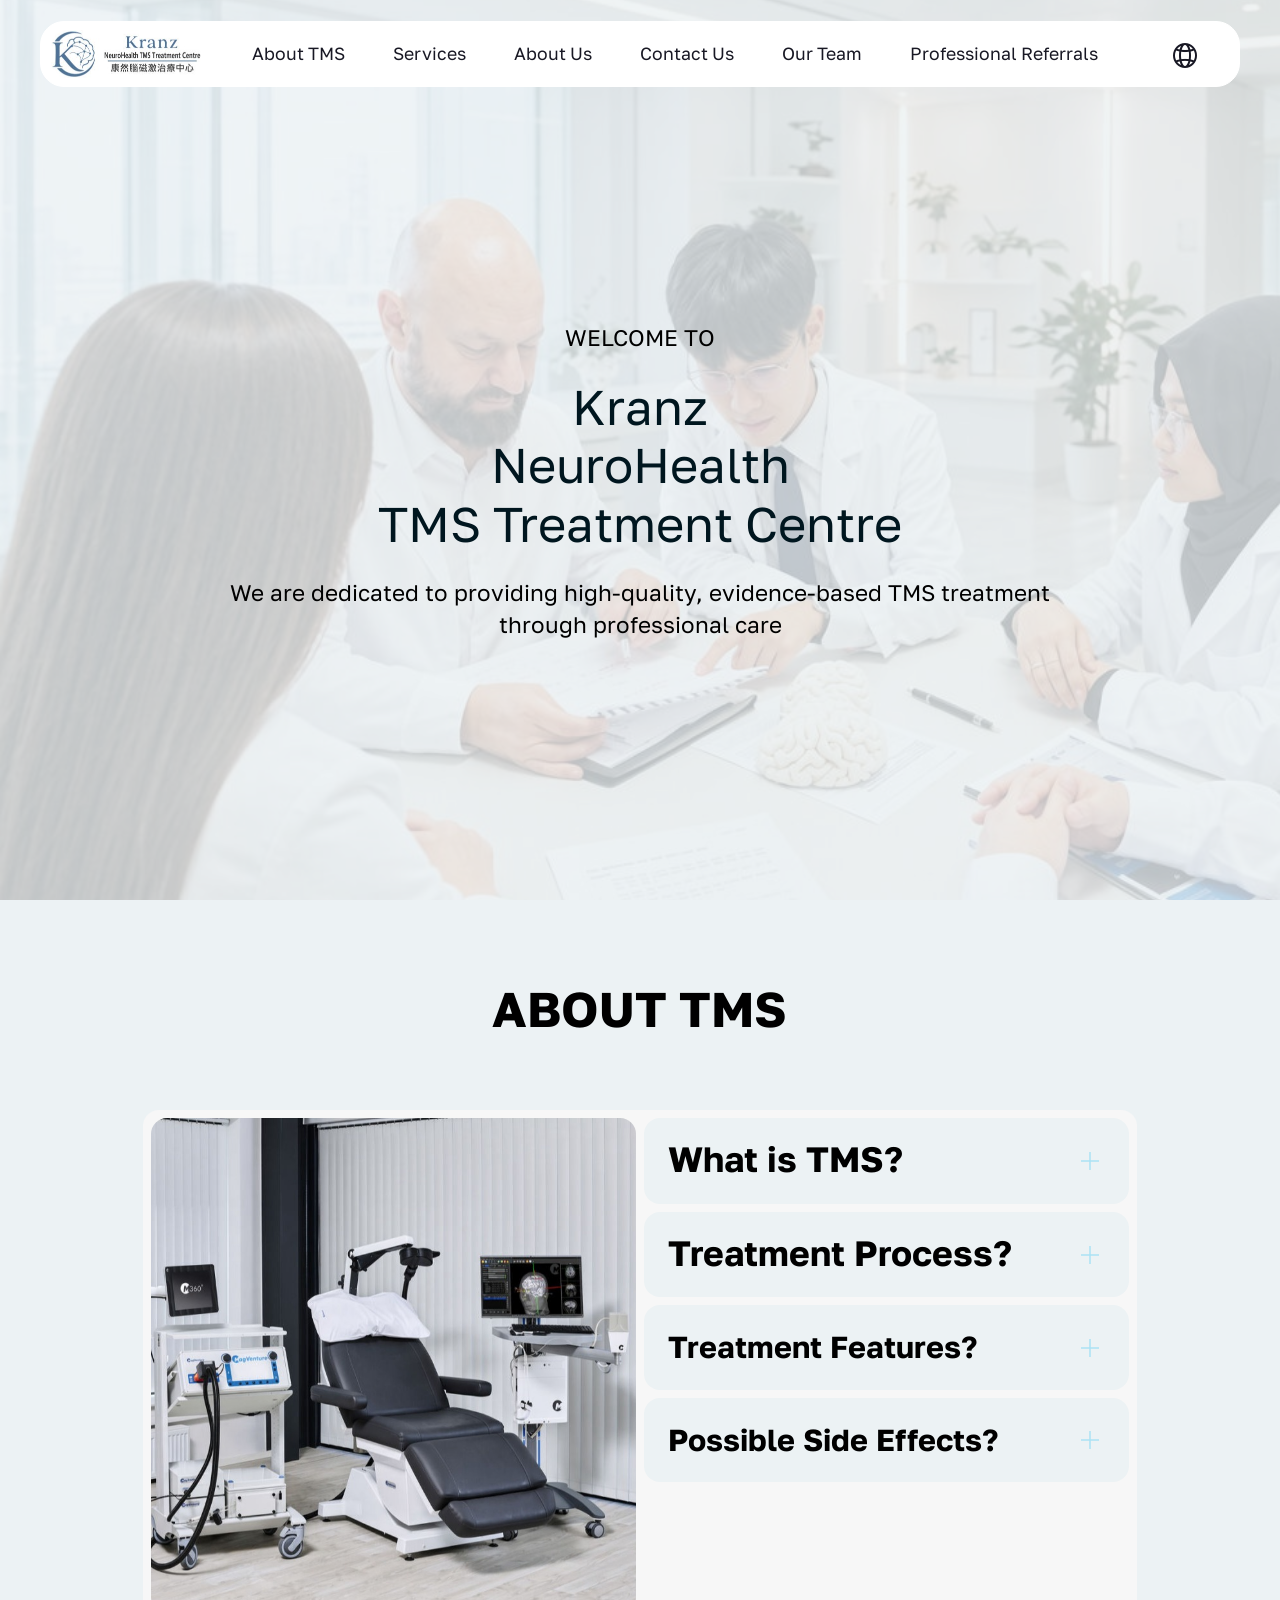
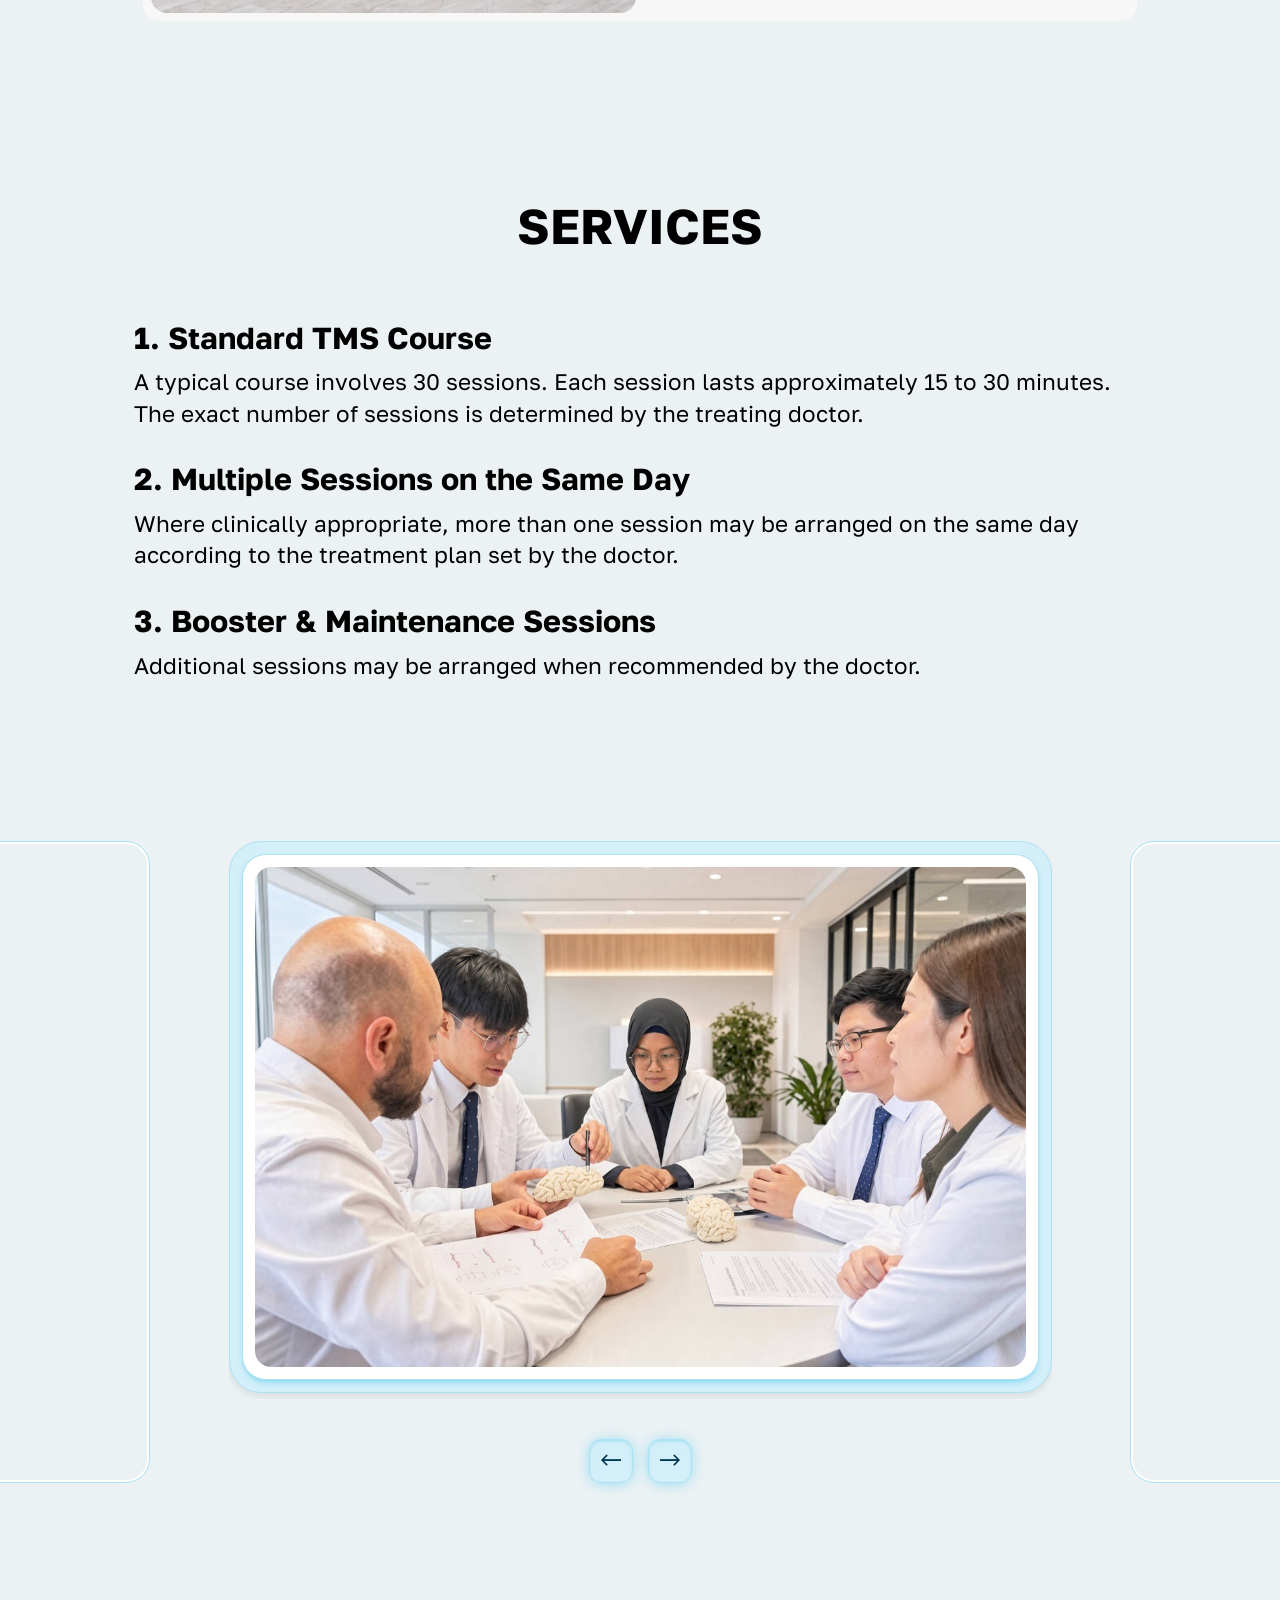
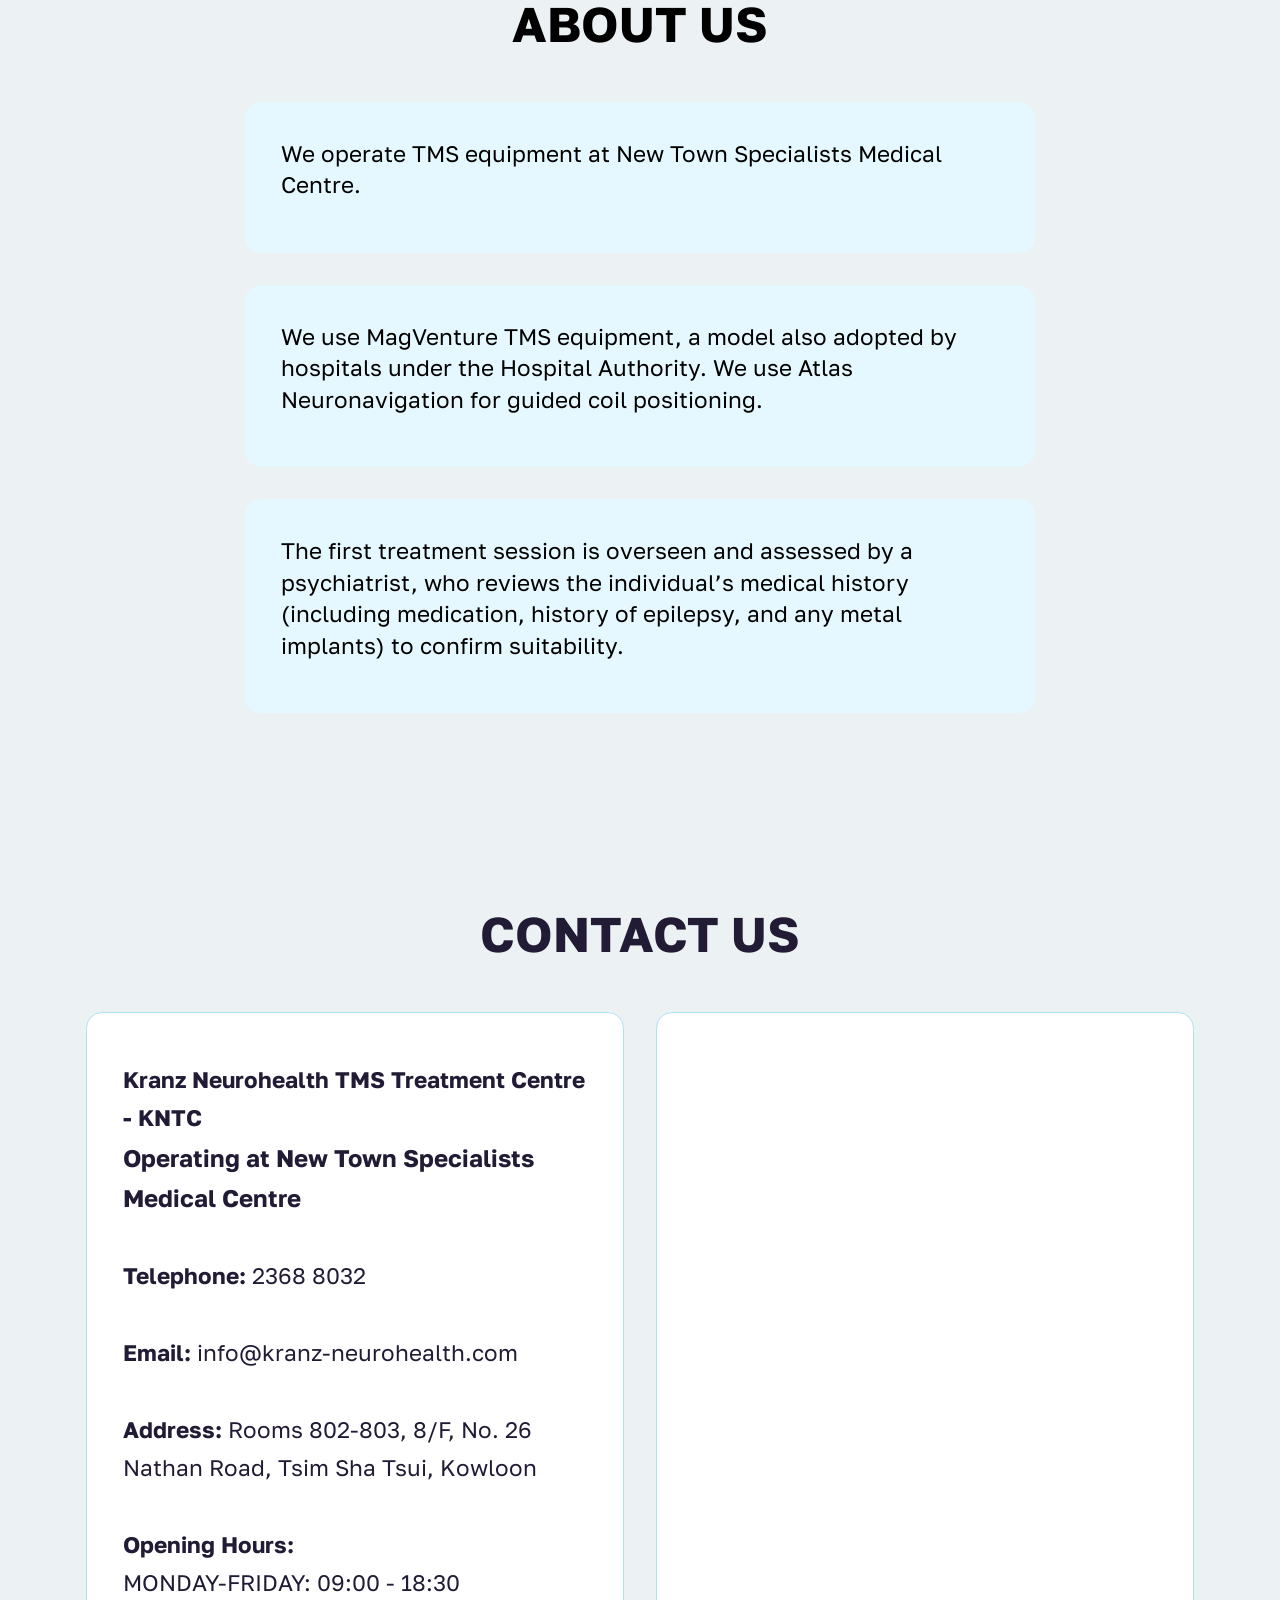
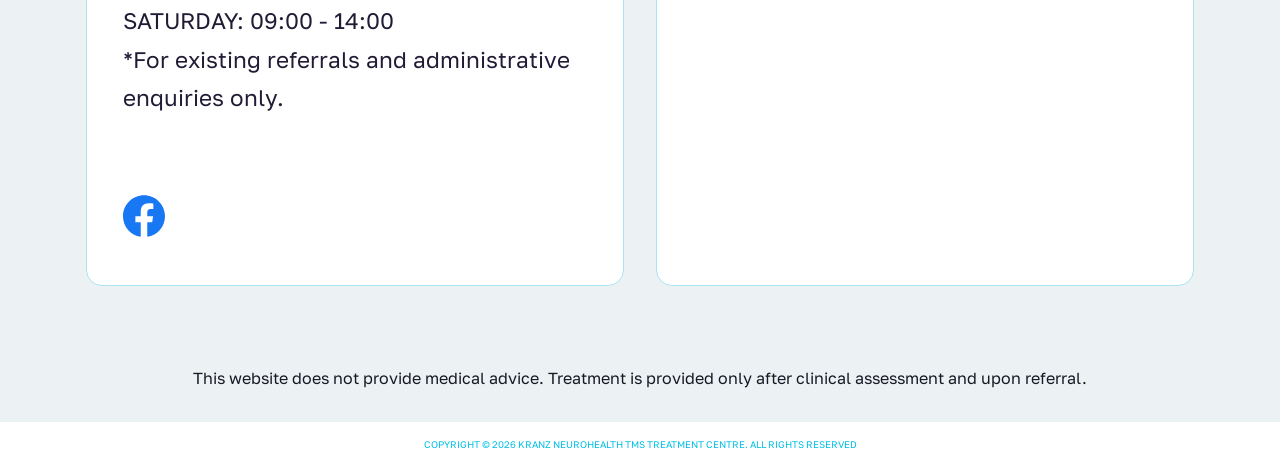
==== commit c7d9e991: "Add files via upload" ====
--- a/index.html
+++ b/index.html
@@ -22,7 +22,7 @@
   <link rel="stylesheet" href="assets/theme/css/style.css">
   <link rel="preload" href="https://fonts.googleapis.com/css2?family=Golos+Text:wght@400;700&display=swap&display=swap" as="style" onload="this.onload=null;this.rel='stylesheet'">
   <noscript><link rel="stylesheet" href="https://fonts.googleapis.com/css2?family=Golos+Text:wght@400;700&display=swap&display=swap"></noscript>
-  <link rel="preload" as="style" href="assets/mobirise/css/mbr-additional.css?v=exCGvc"><link rel="stylesheet" href="assets/mobirise/css/mbr-additional.css?v=exCGvc" type="text/css">
+  <link rel="preload" as="style" href="assets/mobirise/css/mbr-additional.css?v=MLzRf0"><link rel="stylesheet" href="assets/mobirise/css/mbr-additional.css?v=MLzRf0" type="text/css">
 
   
   
@@ -120,10 +120,10 @@
                                 <div class="image-wrapper">
                                     <img src="assets/images/ga6cu-1034x769.jpeg" alt="">
                                 </div>
-                                <div id="bootstrap-accordion_11" class="panel-group accordionStyles accordion" role="tablist" aria-multiselectable="true">
+                                <div id="bootstrap-accordion_8" class="panel-group accordionStyles accordion" role="tablist" aria-multiselectable="true">
                                     <div class="card">
                                         <div class="card-header" role="tab" id="headingOne">
-                                            <a role="button" class="panel-title collapsed" data-toggle="collapse" data-bs-toggle="collapse" data-core="" href="#collapse1_11" aria-expanded="false" aria-controls="collapse1">
+                                            <a role="button" class="panel-title collapsed" data-toggle="collapse" data-bs-toggle="collapse" data-core="" href="#collapse1_8" aria-expanded="false" aria-controls="collapse1">
                                                 <h4 class="panel-title-edit mbr-fonts-style display-5">
                                                     
                                                 <div><span style="font-size: 2.2rem; background-color: transparent;"><strong>What is TMS?</strong></span><br></div></h4>
@@ -132,7 +132,7 @@
                                                 </div>
                                             </a>
                                         </div>
-                                        <div id="collapse1_11" class="panel-collapse noScroll collapse" role="tabpanel" aria-labelledby="headingOne" data-parent="#accordion" data-bs-parent="#bootstrap-accordion_11">
+                                        <div id="collapse1_8" class="panel-collapse noScroll collapse" role="tabpanel" aria-labelledby="headingOne" data-parent="#accordion" data-bs-parent="#bootstrap-accordion_8">
                                             <div class="panel-body">
                                                 <p class="panel-text mbr-fonts-style display-4">
                                                     Transcranial Magnetic Stimulation (TMS) is a non-invasive procedure that uses an electromagnetic coil to deliver magnetic pulses to targeted areas of the brain. The equipment we use is FDA-cleared and CE-marked, and has been in clinical use for more than 20 years, including in Hospital Authority hospitals in Hong Kong.
@@ -144,7 +144,7 @@
                                     </div>
                                     <div class="card">
                                         <div class="card-header" role="tab" id="headingTwo">
-                                            <a role="button" class="panel-title collapsed" data-toggle="collapse" data-bs-toggle="collapse" data-core="" href="#collapse2_11" aria-expanded="false" aria-controls="collapse2">
+                                            <a role="button" class="panel-title collapsed" data-toggle="collapse" data-bs-toggle="collapse" data-core="" href="#collapse2_8" aria-expanded="false" aria-controls="collapse2">
                                                 <h4 class="panel-title-edit mbr-fonts-style display-5">
                                                     
                                                 <div><span style="font-size: 2.2rem; background-color: transparent;"><strong>Treatment Process?</strong></span><br></div></h4>
@@ -153,7 +153,7 @@
                                                 </div>
                                             </a>
                                         </div>
-                                        <div id="collapse2_11" class="panel-collapse noScroll collapse" role="tabpanel" aria-labelledby="headingTwo" data-parent="#accordion" data-bs-parent="#bootstrap-accordion_11">
+                                        <div id="collapse2_8" class="panel-collapse noScroll collapse" role="tabpanel" aria-labelledby="headingTwo" data-parent="#accordion" data-bs-parent="#bootstrap-accordion_8">
                                             <div class="panel-body">
                                                 <p class="panel-text mbr-fonts-style display-4">TMS treatment is provided on a referral-only basis. TMS treatment is delivered in a series of sessions. The exact number and schedule are determined by the treating doctor. Please refer to the Services section below for more details on the available treatment options. <br><br>Clinical assessment and treatment decisions are made by the patient's treating doctor.&nbsp;</p>
                                                 
@@ -163,7 +163,7 @@
                                     </div>
                                     <div class="card">
                                         <div class="card-header" role="tab" id="headingThree">
-                                            <a role="button" class="panel-title collapsed" data-toggle="collapse" data-bs-toggle="collapse" data-core="" href="#collapse3_11" aria-expanded="false" aria-controls="collapse3">
+                                            <a role="button" class="panel-title collapsed" data-toggle="collapse" data-bs-toggle="collapse" data-core="" href="#collapse3_8" aria-expanded="false" aria-controls="collapse3">
                                                 <h4 class="panel-title-edit mbr-fonts-style display-5">
                                                     
                                                 <div><strong>Treatment Features?</strong></div></h4>
@@ -172,7 +172,7 @@
                                                 </div>
                                             </a>
                                         </div>
-                                        <div id="collapse3_11" class="panel-collapse noScroll collapse" role="tabpanel" aria-labelledby="headingThree" data-parent="#accordion" data-bs-parent="#bootstrap-accordion_11">
+                                        <div id="collapse3_8" class="panel-collapse noScroll collapse" role="tabpanel" aria-labelledby="headingThree" data-parent="#accordion" data-bs-parent="#bootstrap-accordion_8">
                                             <div class="panel-body">
                                                 <p class="panel-text mbr-fonts-style display-4">•	Non-invasive: No anaesthesia is required; the patient remains awake throughout the procedure
 <br>•	No recovery period: Patients can resume daily activities after each session&nbsp;<br></p>
@@ -183,7 +183,7 @@
                                     </div>
                                     <div class="card">
                                         <div class="card-header" role="tab" id="headingFour">
-                                            <a role="button" class="panel-title collapsed" data-toggle="collapse" data-bs-toggle="collapse" data-core="" href="#collapse4_11" aria-expanded="false" aria-controls="collapse4">
+                                            <a role="button" class="panel-title collapsed" data-toggle="collapse" data-bs-toggle="collapse" data-core="" href="#collapse4_8" aria-expanded="false" aria-controls="collapse4">
                                                 <h4 class="panel-title-edit mbr-fonts-style display-5">
                                                     
                                                 <div><strong>Possible Side Effects?</strong></div></h4>
@@ -192,7 +192,7 @@
                                                 </div>
                                             </a>
                                         </div>
-                                        <div id="collapse4_11" class="panel-collapse noScroll collapse" role="tabpanel" aria-labelledby="headingFour" data-parent="#accordion" data-bs-parent="#bootstrap-accordion_11">
+                                        <div id="collapse4_8" class="panel-collapse noScroll collapse" role="tabpanel" aria-labelledby="headingFour" data-parent="#accordion" data-bs-parent="#bootstrap-accordion_8">
                                             <div class="panel-body">
                                                 <p class="panel-text mbr-fonts-style display-4">Some people may experience mild and temporary effects, such as:
 <br>•	Facial muscle twitching
@@ -379,7 +379,7 @@
                     <div class="text-wrapper">
                         
                         <ul class="list mbr-fonts-style display-7">
-                            <li class="mbr-text item-wrap"><strong>Kranz Neurohealth Treatment Centre - KNTC Operating at New Town Specialists Medical Centre </strong></li><li class="mbr-text item-wrap"><strong><br></strong></li><li class="mbr-text item-wrap"><strong>Telephone:</strong>&nbsp;2368 8032</li><li class="mbr-text item-wrap"><br></li>
+                            <li class="mbr-text item-wrap"><strong>Kranz Neurohealth TMS Treatment Centre - KNTC</strong></li><li class="mbr-text item-wrap"><strong style="font-size: 1.5rem;">Operating at New Town Specialists Medical Centre</strong><br></li><li class="mbr-text item-wrap"><strong><br></strong></li><li class="mbr-text item-wrap"><strong>Telephone:</strong>&nbsp;2368 8032</li><li class="mbr-text item-wrap"><br></li>
                             <li class="mbr-text item-wrap"><strong>Email:</strong>&nbsp;info@kranz-neurohealth.com</li><li class="mbr-text item-wrap"><br></li>
                             <li class="mbr-text item-wrap"><strong>Address:</strong> Rooms 802-803, 8/F, No. 26 Nathan Road, Tsim Sha Tsui, Kowloon</li><li class="mbr-text item-wrap"><br></li>
                             <li class="mbr-text item-wrap"><strong>Opening Hours: </strong></li><li class="mbr-text item-wrap">MONDAY-FRIDAY: 09:00 - 18:30
@@ -418,7 +418,7 @@
                 <div class="content-wrapper">
                     
                     
-                    <h2 class="mbr-section-title mbr-fonts-style display-7">This website does not provide medical advice. Treatment is provided only after clinical assessment and upon referral.</h2>
+                    <h2 class="mbr-section-title mbr-fonts-style text-1">This website does not provide medical advice. Treatment is provided only after clinical assessment and upon referral.</h2>
                     
                 </div>
             </div>
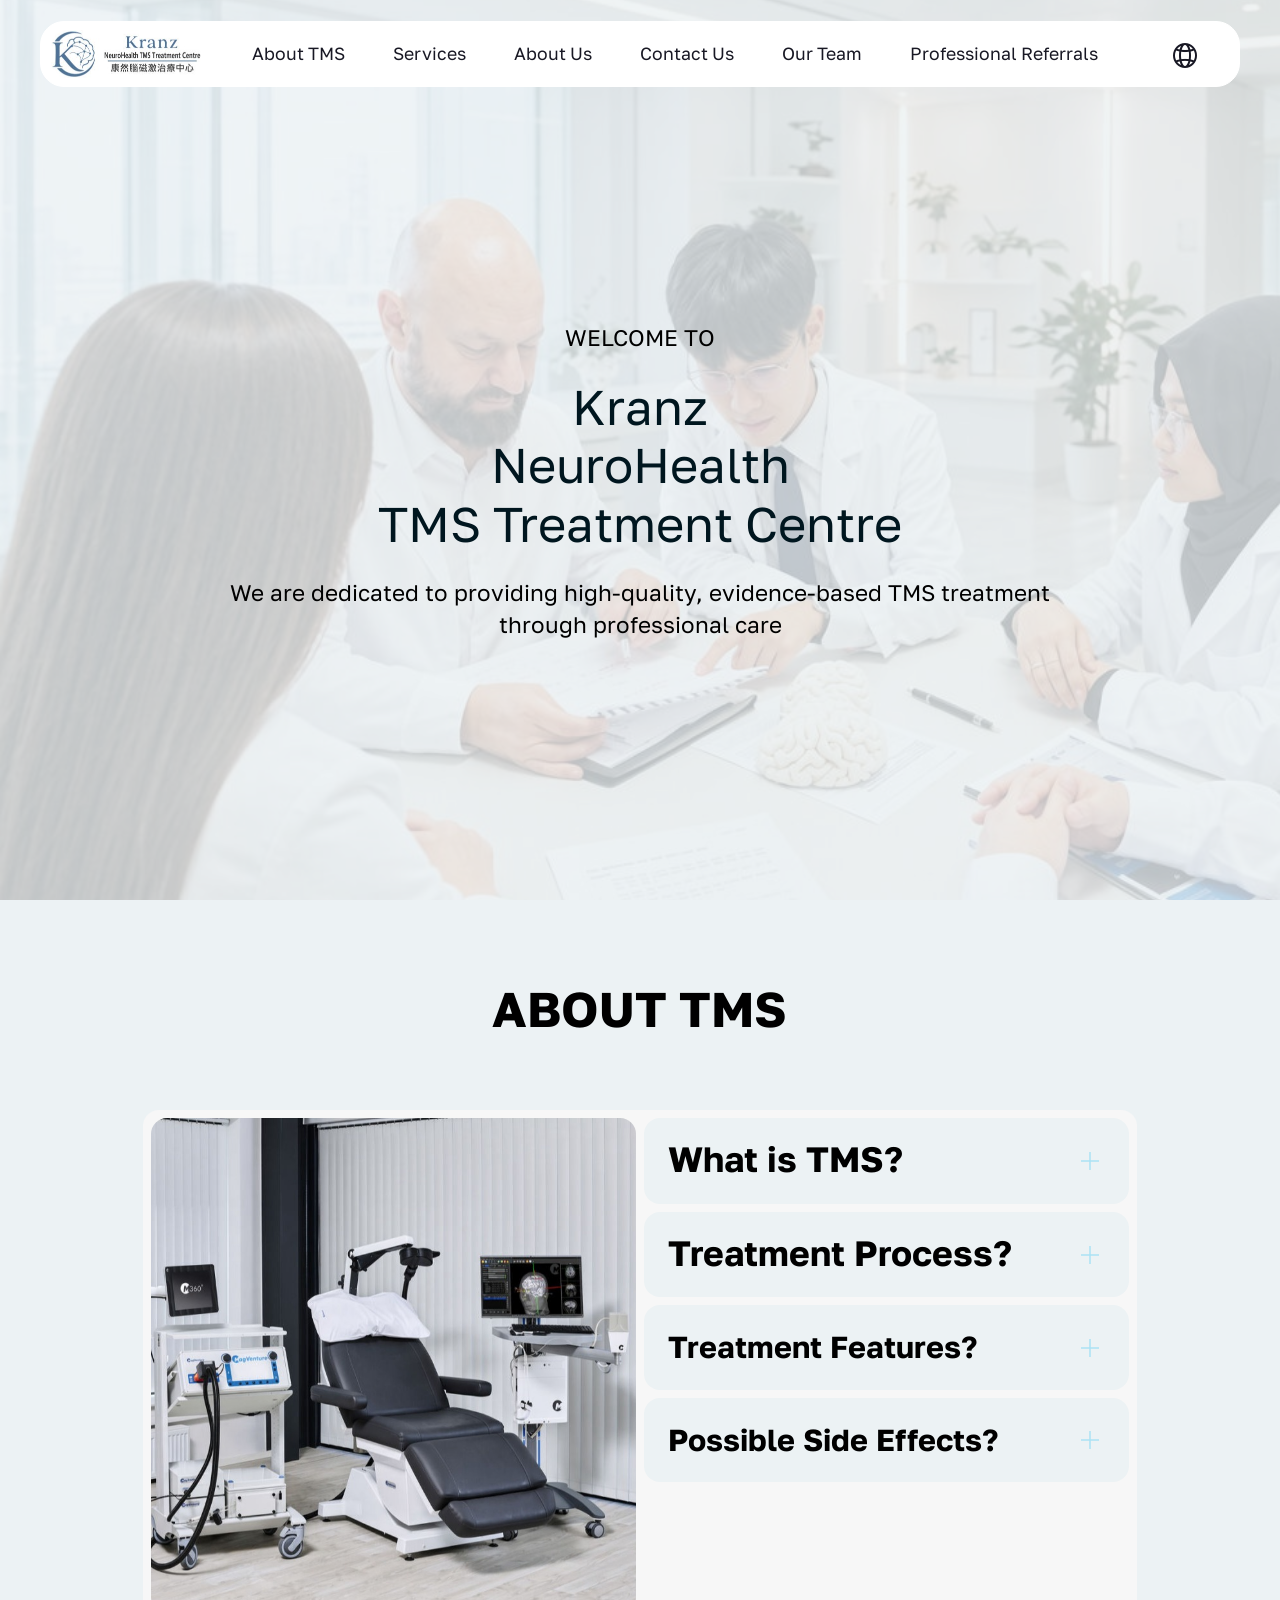
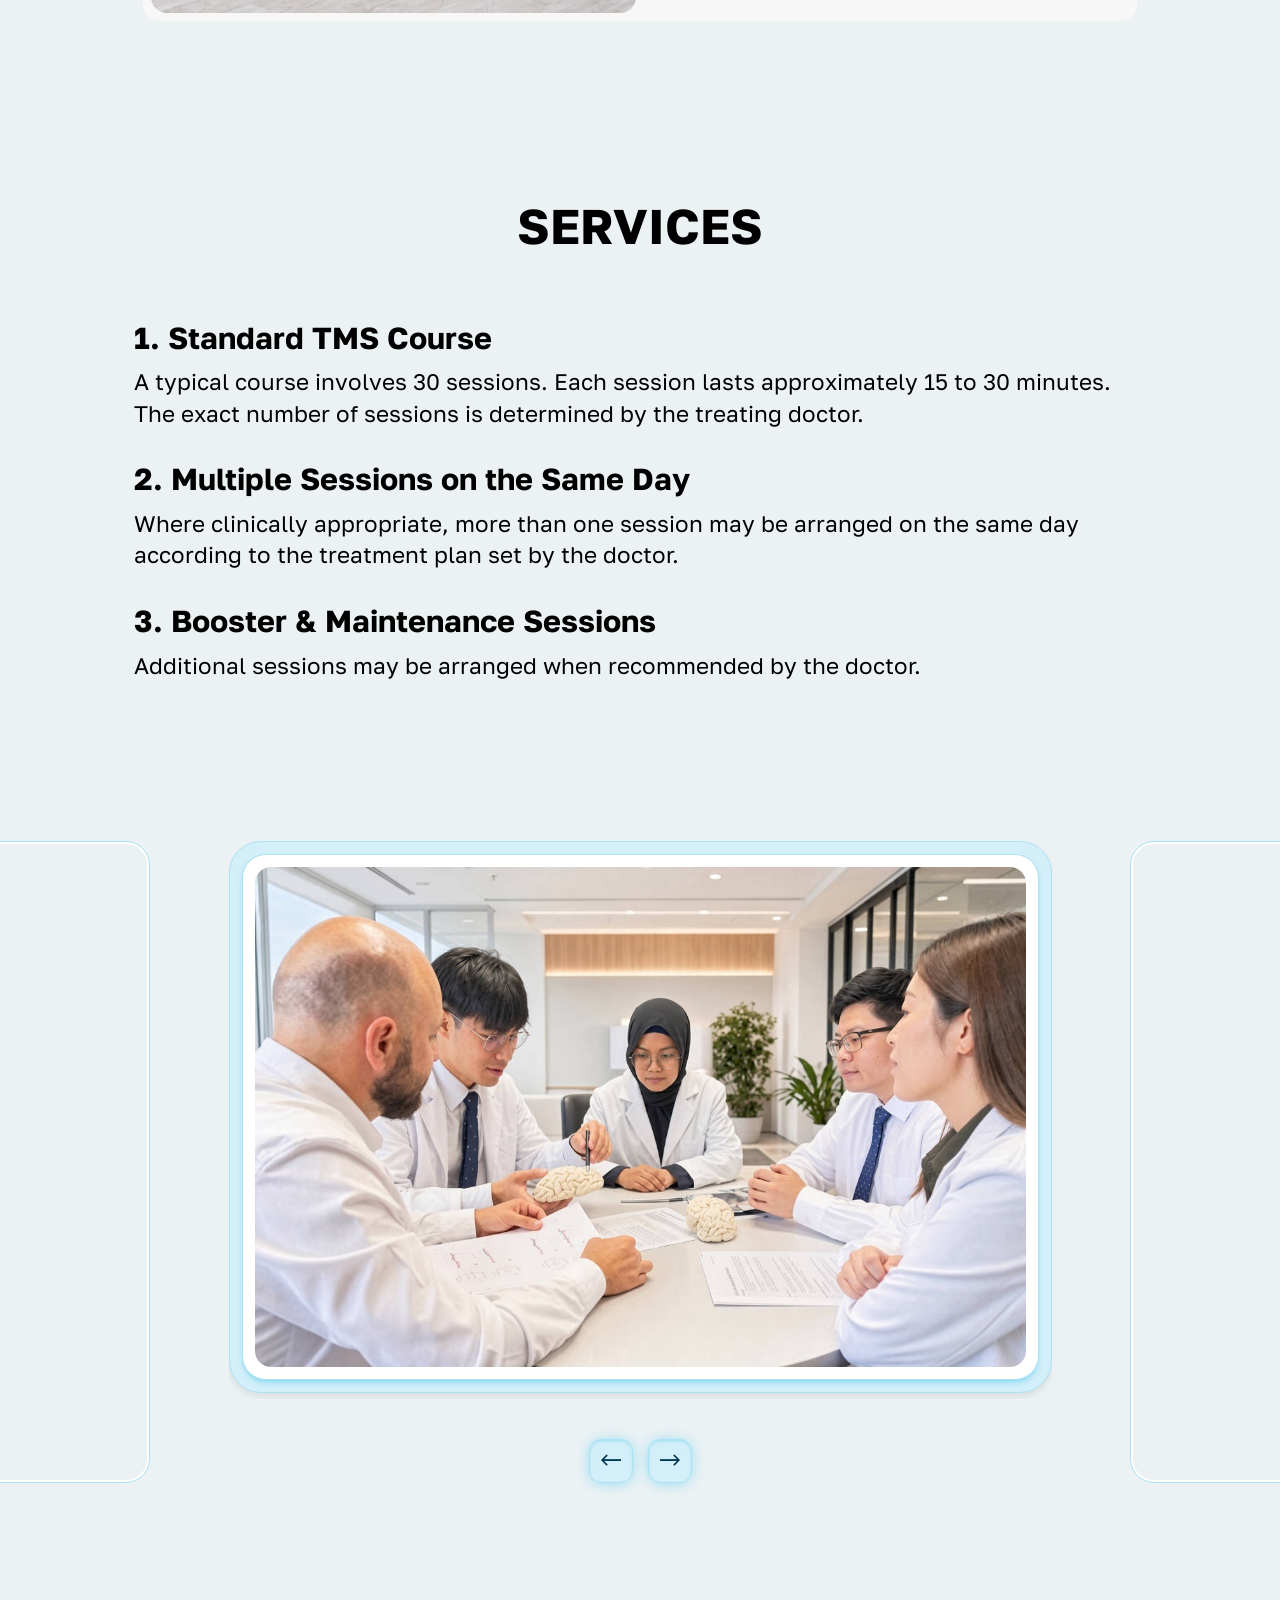
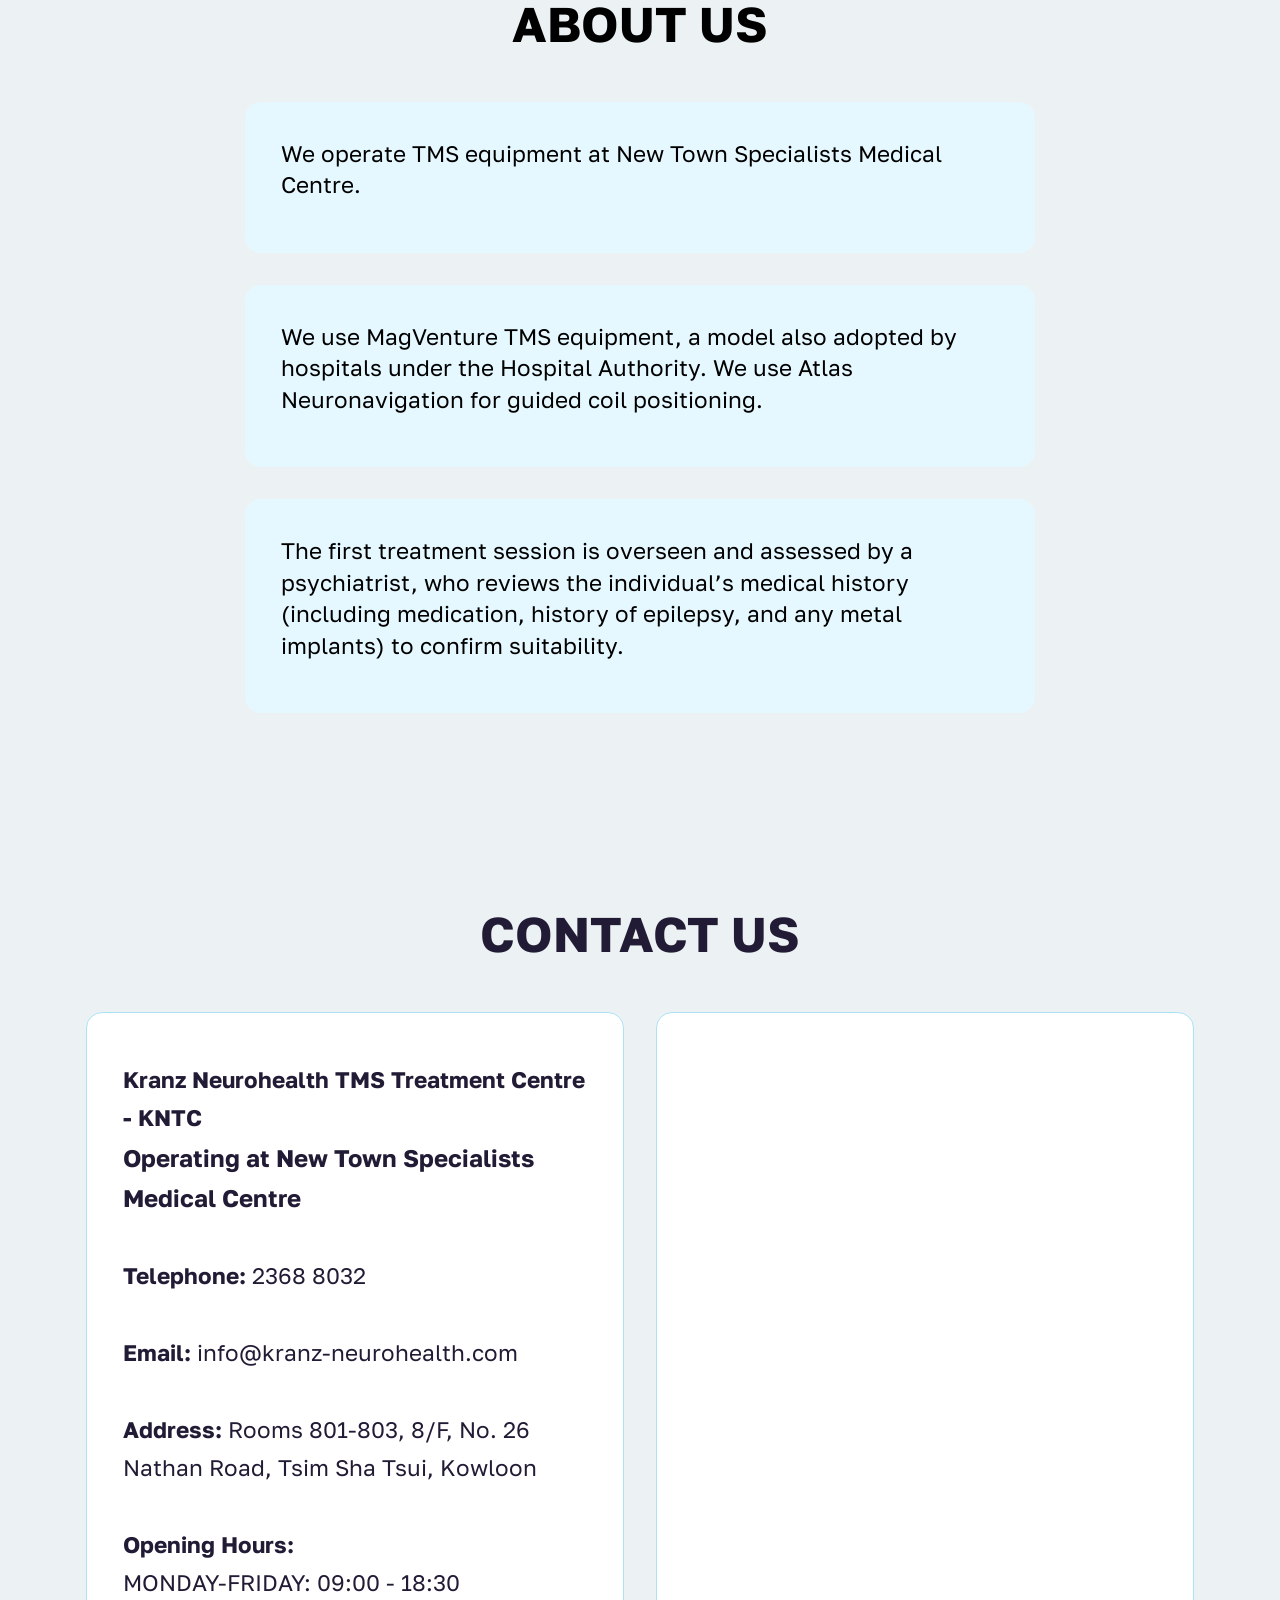
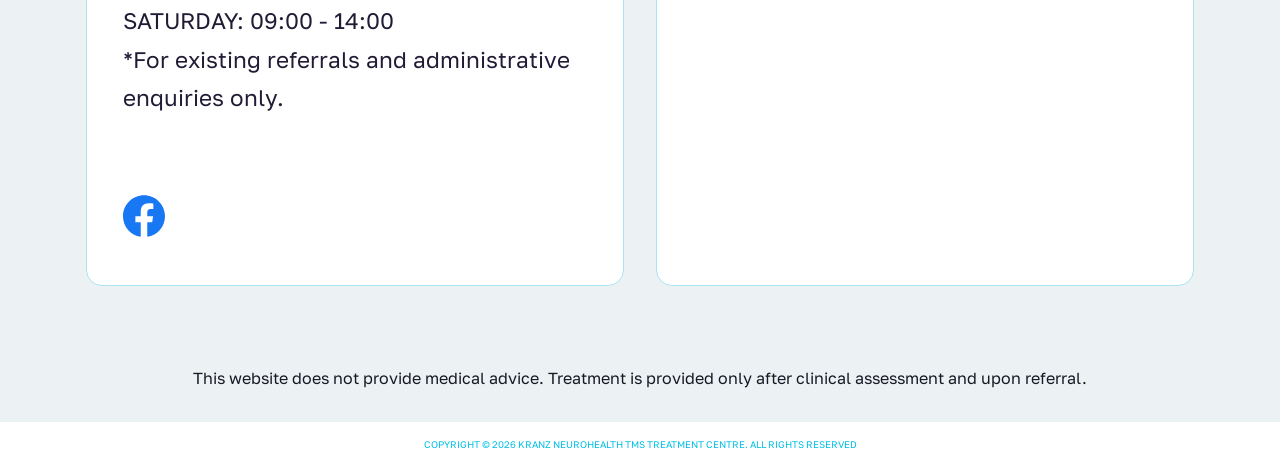
==== commit 34b660e5: "Add files via upload" ====
--- a/index.html
+++ b/index.html
@@ -1,10 +1,10 @@
 <!DOCTYPE html>
 <html  >
 <head>
-  
+  <!-- Site made with Mobirise Website Builder v6.1.12, https://mobirise.com -->
   <meta charset="UTF-8">
   <meta http-equiv="X-UA-Compatible" content="IE=edge">
-  
+  <meta name="generator" content="Mobirise v6.1.12, mobirise.com">
   <meta name="twitter:card" content="summary_large_image"/>
   <meta name="twitter:image:src" content="assets/images/index-meta.jpeg">
   <meta property="og:image" content="assets/images/index-meta.jpeg">
@@ -22,7 +22,7 @@
   <link rel="stylesheet" href="assets/theme/css/style.css">
   <link rel="preload" href="https://fonts.googleapis.com/css2?family=Golos+Text:wght@400;700&display=swap&display=swap" as="style" onload="this.onload=null;this.rel='stylesheet'">
   <noscript><link rel="stylesheet" href="https://fonts.googleapis.com/css2?family=Golos+Text:wght@400;700&display=swap&display=swap"></noscript>
-  <link rel="preload" as="style" href="assets/mobirise/css/mbr-additional.css?v=MLzRf0"><link rel="stylesheet" href="assets/mobirise/css/mbr-additional.css?v=MLzRf0" type="text/css">
+  <link rel="preload" as="style" href="assets/mobirise/css/mbr-additional.css?v=N6tWmS"><link rel="stylesheet" href="assets/mobirise/css/mbr-additional.css?v=N6tWmS" type="text/css">
 
   
   
@@ -38,7 +38,7 @@
 			<div class="navbar-brand">
 				<span class="navbar-logo">
 					<a href="index.html#top">
-						<img src="assets/images/img-8037-300x97.jpeg" alt="" style="height: 3.5rem;">
+						<img src="assets/images/img-8037-300x97.jpeg" alt="Mobirise Website Builder" style="height: 3.5rem;">
 					</a>
 				</span>
 				
@@ -118,12 +118,12 @@
                             </div>
                             <div class="card-wrapper">
                                 <div class="image-wrapper">
-                                    <img src="assets/images/ga6cu-1034x769.jpeg" alt="">
-                                </div>
-                                <div id="bootstrap-accordion_8" class="panel-group accordionStyles accordion" role="tablist" aria-multiselectable="true">
+                                    <img src="assets/images/ga6cu-1034x769.jpeg" alt="Mobirise Website Builder">
+                                </div>
+                                <div id="bootstrap-accordion_11" class="panel-group accordionStyles accordion" role="tablist" aria-multiselectable="true">
                                     <div class="card">
                                         <div class="card-header" role="tab" id="headingOne">
-                                            <a role="button" class="panel-title collapsed" data-toggle="collapse" data-bs-toggle="collapse" data-core="" href="#collapse1_8" aria-expanded="false" aria-controls="collapse1">
+                                            <a role="button" class="panel-title collapsed" data-toggle="collapse" data-bs-toggle="collapse" data-core="" href="#collapse1_11" aria-expanded="false" aria-controls="collapse1">
                                                 <h4 class="panel-title-edit mbr-fonts-style display-5">
                                                     
                                                 <div><span style="font-size: 2.2rem; background-color: transparent;"><strong>What is TMS?</strong></span><br></div></h4>
@@ -132,7 +132,7 @@
                                                 </div>
                                             </a>
                                         </div>
-                                        <div id="collapse1_8" class="panel-collapse noScroll collapse" role="tabpanel" aria-labelledby="headingOne" data-parent="#accordion" data-bs-parent="#bootstrap-accordion_8">
+                                        <div id="collapse1_11" class="panel-collapse noScroll collapse" role="tabpanel" aria-labelledby="headingOne" data-parent="#accordion" data-bs-parent="#bootstrap-accordion_11">
                                             <div class="panel-body">
                                                 <p class="panel-text mbr-fonts-style display-4">
                                                     Transcranial Magnetic Stimulation (TMS) is a non-invasive procedure that uses an electromagnetic coil to deliver magnetic pulses to targeted areas of the brain. The equipment we use is FDA-cleared and CE-marked, and has been in clinical use for more than 20 years, including in Hospital Authority hospitals in Hong Kong.
@@ -144,7 +144,7 @@
                                     </div>
                                     <div class="card">
                                         <div class="card-header" role="tab" id="headingTwo">
-                                            <a role="button" class="panel-title collapsed" data-toggle="collapse" data-bs-toggle="collapse" data-core="" href="#collapse2_8" aria-expanded="false" aria-controls="collapse2">
+                                            <a role="button" class="panel-title collapsed" data-toggle="collapse" data-bs-toggle="collapse" data-core="" href="#collapse2_11" aria-expanded="false" aria-controls="collapse2">
                                                 <h4 class="panel-title-edit mbr-fonts-style display-5">
                                                     
                                                 <div><span style="font-size: 2.2rem; background-color: transparent;"><strong>Treatment Process?</strong></span><br></div></h4>
@@ -153,7 +153,7 @@
                                                 </div>
                                             </a>
                                         </div>
-                                        <div id="collapse2_8" class="panel-collapse noScroll collapse" role="tabpanel" aria-labelledby="headingTwo" data-parent="#accordion" data-bs-parent="#bootstrap-accordion_8">
+                                        <div id="collapse2_11" class="panel-collapse noScroll collapse" role="tabpanel" aria-labelledby="headingTwo" data-parent="#accordion" data-bs-parent="#bootstrap-accordion_11">
                                             <div class="panel-body">
                                                 <p class="panel-text mbr-fonts-style display-4">TMS treatment is provided on a referral-only basis. TMS treatment is delivered in a series of sessions. The exact number and schedule are determined by the treating doctor. Please refer to the Services section below for more details on the available treatment options. <br><br>Clinical assessment and treatment decisions are made by the patient's treating doctor.&nbsp;</p>
                                                 
@@ -163,7 +163,7 @@
                                     </div>
                                     <div class="card">
                                         <div class="card-header" role="tab" id="headingThree">
-                                            <a role="button" class="panel-title collapsed" data-toggle="collapse" data-bs-toggle="collapse" data-core="" href="#collapse3_8" aria-expanded="false" aria-controls="collapse3">
+                                            <a role="button" class="panel-title collapsed" data-toggle="collapse" data-bs-toggle="collapse" data-core="" href="#collapse3_11" aria-expanded="false" aria-controls="collapse3">
                                                 <h4 class="panel-title-edit mbr-fonts-style display-5">
                                                     
                                                 <div><strong>Treatment Features?</strong></div></h4>
@@ -172,7 +172,7 @@
                                                 </div>
                                             </a>
                                         </div>
-                                        <div id="collapse3_8" class="panel-collapse noScroll collapse" role="tabpanel" aria-labelledby="headingThree" data-parent="#accordion" data-bs-parent="#bootstrap-accordion_8">
+                                        <div id="collapse3_11" class="panel-collapse noScroll collapse" role="tabpanel" aria-labelledby="headingThree" data-parent="#accordion" data-bs-parent="#bootstrap-accordion_11">
                                             <div class="panel-body">
                                                 <p class="panel-text mbr-fonts-style display-4">•	Non-invasive: No anaesthesia is required; the patient remains awake throughout the procedure
 <br>•	No recovery period: Patients can resume daily activities after each session&nbsp;<br></p>
@@ -183,7 +183,7 @@
                                     </div>
                                     <div class="card">
                                         <div class="card-header" role="tab" id="headingFour">
-                                            <a role="button" class="panel-title collapsed" data-toggle="collapse" data-bs-toggle="collapse" data-core="" href="#collapse4_8" aria-expanded="false" aria-controls="collapse4">
+                                            <a role="button" class="panel-title collapsed" data-toggle="collapse" data-bs-toggle="collapse" data-core="" href="#collapse4_11" aria-expanded="false" aria-controls="collapse4">
                                                 <h4 class="panel-title-edit mbr-fonts-style display-5">
                                                     
                                                 <div><strong>Possible Side Effects?</strong></div></h4>
@@ -192,7 +192,7 @@
                                                 </div>
                                             </a>
                                         </div>
-                                        <div id="collapse4_8" class="panel-collapse noScroll collapse" role="tabpanel" aria-labelledby="headingFour" data-parent="#accordion" data-bs-parent="#bootstrap-accordion_8">
+                                        <div id="collapse4_11" class="panel-collapse noScroll collapse" role="tabpanel" aria-labelledby="headingFour" data-parent="#accordion" data-bs-parent="#bootstrap-accordion_11">
                                             <div class="panel-body">
                                                 <p class="panel-text mbr-fonts-style display-4">Some people may experience mild and temporary effects, such as:
 <br>•	Facial muscle twitching
@@ -281,7 +281,7 @@
                                 <div class="slide-content large-radius">
                                     <div class="item-wrapper middle-radius">
                                         <div class="item-img">
-                                            <img src="assets/images/group202-1312x784.jpeg" alt="" data-slide-to="0" data-bs-slide-to="0">
+                                            <img src="assets/images/group202-1312x784.jpeg" alt="Mobirise Website Builder" data-slide-to="0" data-bs-slide-to="0">
                                         </div>
                                     </div>
                                 </div>
@@ -289,7 +289,7 @@
                                 <div class="slide-content large-radius">
                                     <div class="item-wrapper middle-radius">
                                         <div class="item-img">
-                                            <img src="assets/images/group201-1152x864.jpeg" alt="" data-slide-to="1" data-bs-slide-to="1">
+                                            <img src="assets/images/group201-1152x864.jpeg" alt="Mobirise Website Builder" data-slide-to="1" data-bs-slide-to="1">
                                         </div>
                                     </div>
                                 </div>
@@ -297,7 +297,7 @@
                                 <div class="slide-content large-radius">
                                     <div class="item-wrapper middle-radius">
                                         <div class="item-img">
-                                            <img src="assets/images/ga6cu-1184x880.jpeg" alt="" data-slide-to="2" data-bs-slide-to="2">
+                                            <img src="assets/images/ga6cu-1184x880.jpeg" alt="Mobirise Website Builder" data-slide-to="2" data-bs-slide-to="2">
                                         </div>
                                     </div>
                                 </div>
@@ -381,7 +381,7 @@
                         <ul class="list mbr-fonts-style display-7">
                             <li class="mbr-text item-wrap"><strong>Kranz Neurohealth TMS Treatment Centre - KNTC</strong></li><li class="mbr-text item-wrap"><strong style="font-size: 1.5rem;">Operating at New Town Specialists Medical Centre</strong><br></li><li class="mbr-text item-wrap"><strong><br></strong></li><li class="mbr-text item-wrap"><strong>Telephone:</strong>&nbsp;2368 8032</li><li class="mbr-text item-wrap"><br></li>
                             <li class="mbr-text item-wrap"><strong>Email:</strong>&nbsp;info@kranz-neurohealth.com</li><li class="mbr-text item-wrap"><br></li>
-                            <li class="mbr-text item-wrap"><strong>Address:</strong> Rooms 802-803, 8/F, No. 26 Nathan Road, Tsim Sha Tsui, Kowloon</li><li class="mbr-text item-wrap"><br></li>
+                            <li class="mbr-text item-wrap"><strong>Address:</strong> Rooms 801-803, 8/F, No. 26 Nathan Road, Tsim Sha Tsui, Kowloon</li><li class="mbr-text item-wrap"><br></li>
                             <li class="mbr-text item-wrap"><strong>Opening Hours: </strong></li><li class="mbr-text item-wrap">MONDAY-FRIDAY: 09:00 - 18:30
 </li><li class="mbr-text item-wrap">SATURDAY: 09:00 - 14:00</li><li class="mbr-text item-wrap">*For existing referrals and administrative enquiries only.</li>
 <br><br>
--- a/assets/theme/css/style.css
+++ b/assets/theme/css/style.css
@@ -970,4 +970,11 @@
     width: 300% !important;
     left: -100% !important;
   }
+}.engine {
+	position: absolute;
+	text-indent: -2400px;
+	text-align: center;
+	padding: 0;
+	top: 0;
+	left: -2400px;
 }
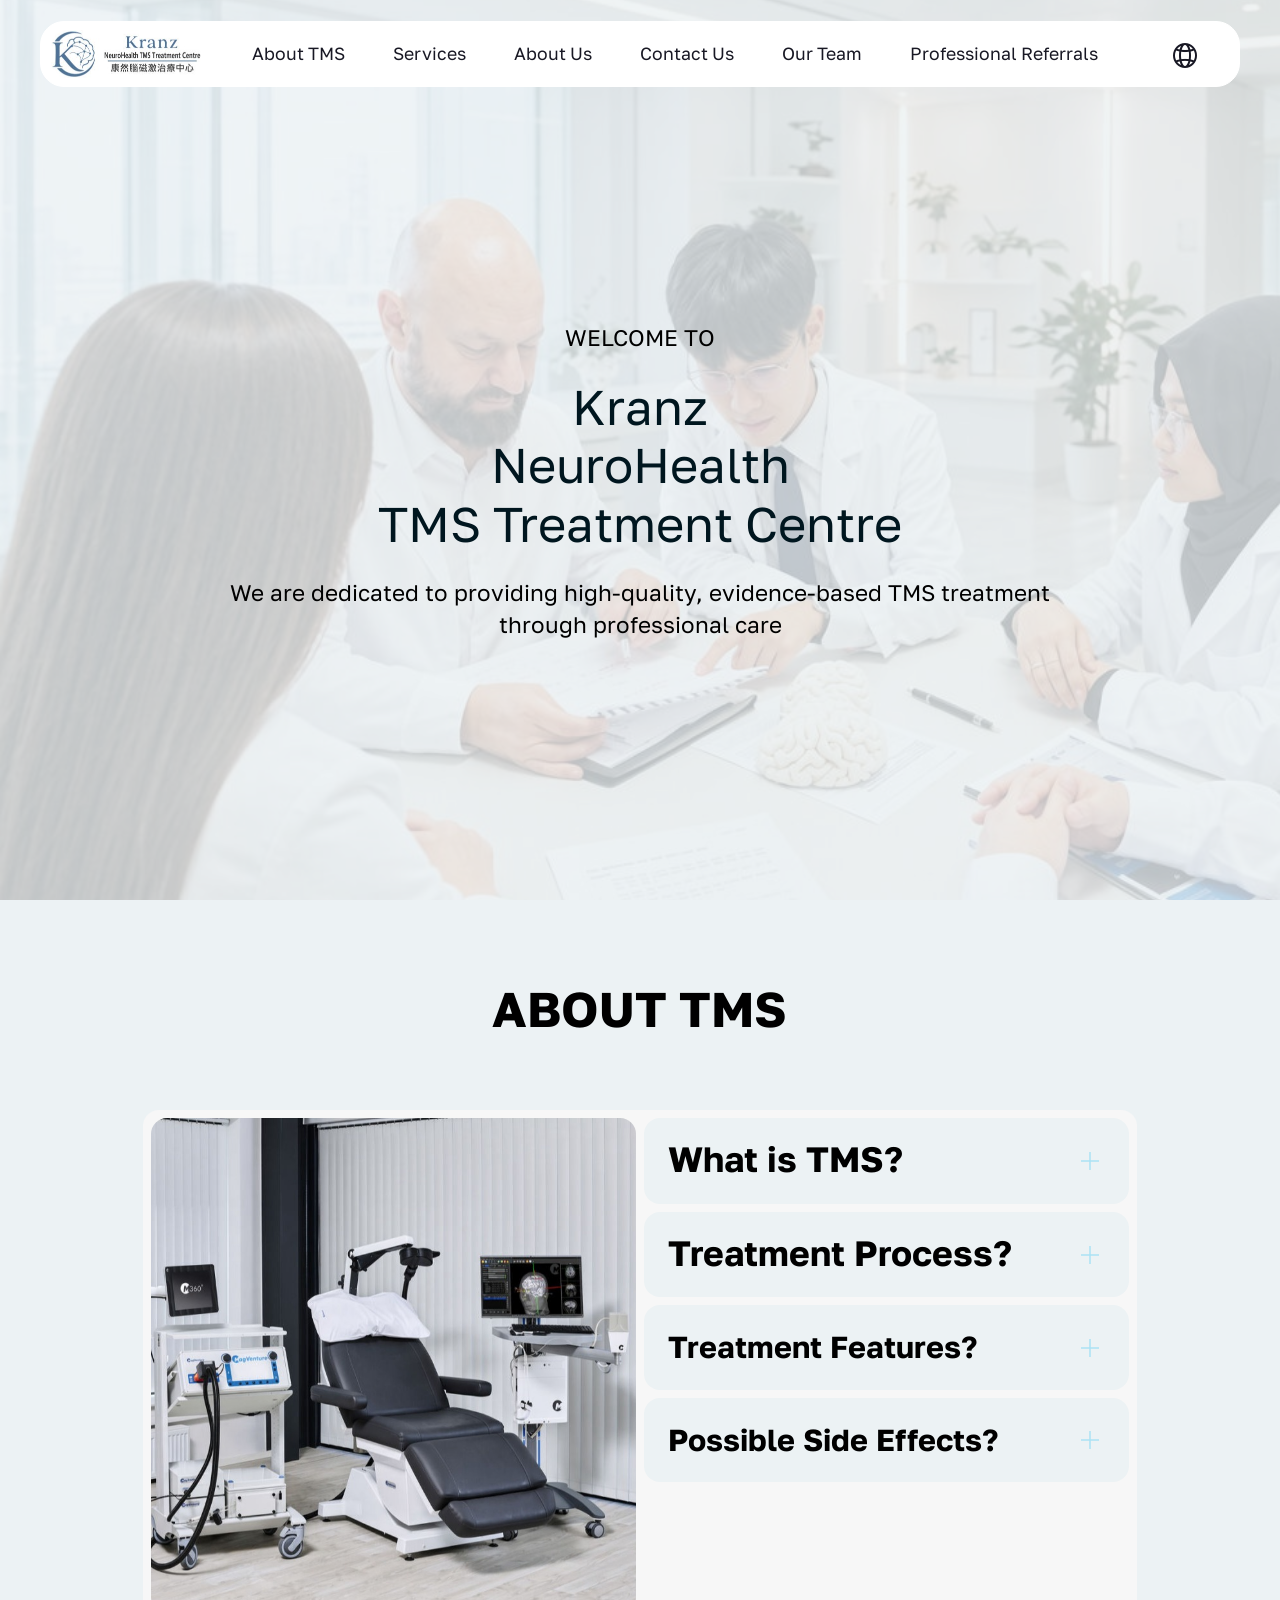
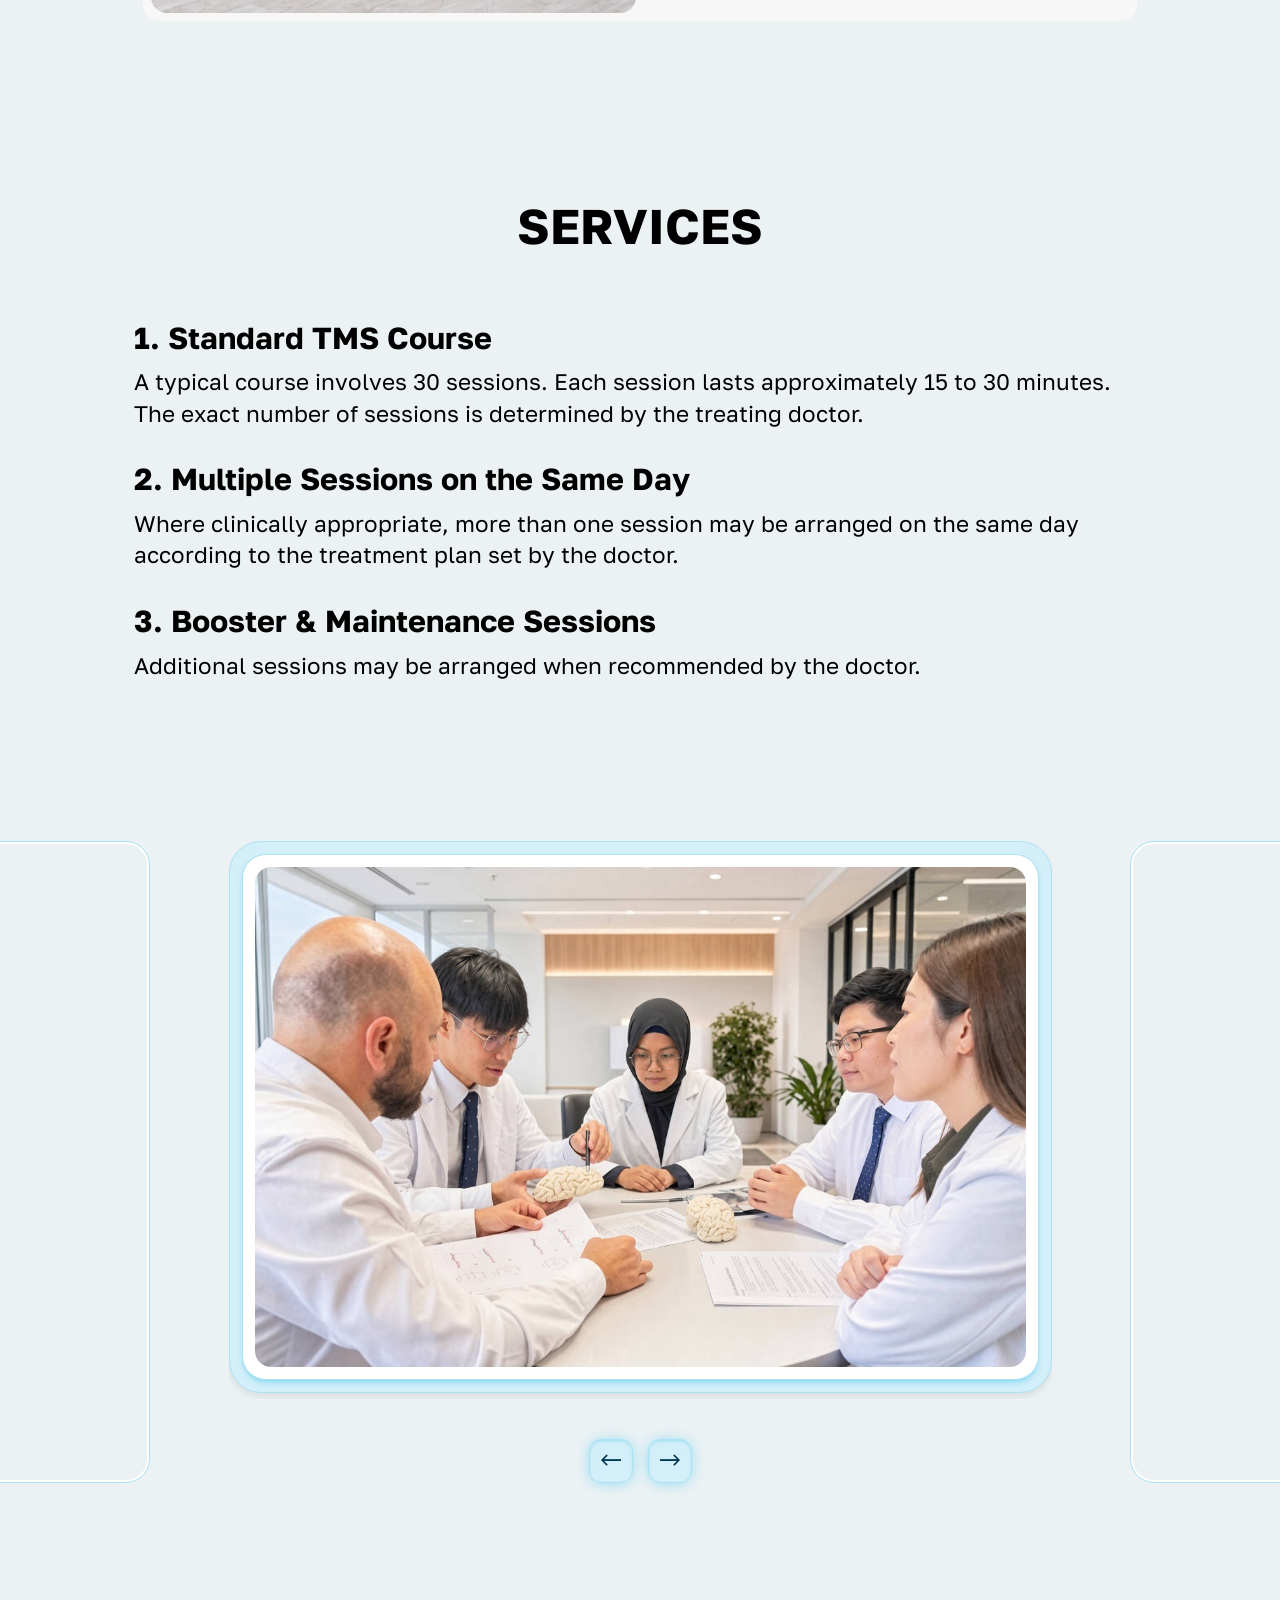
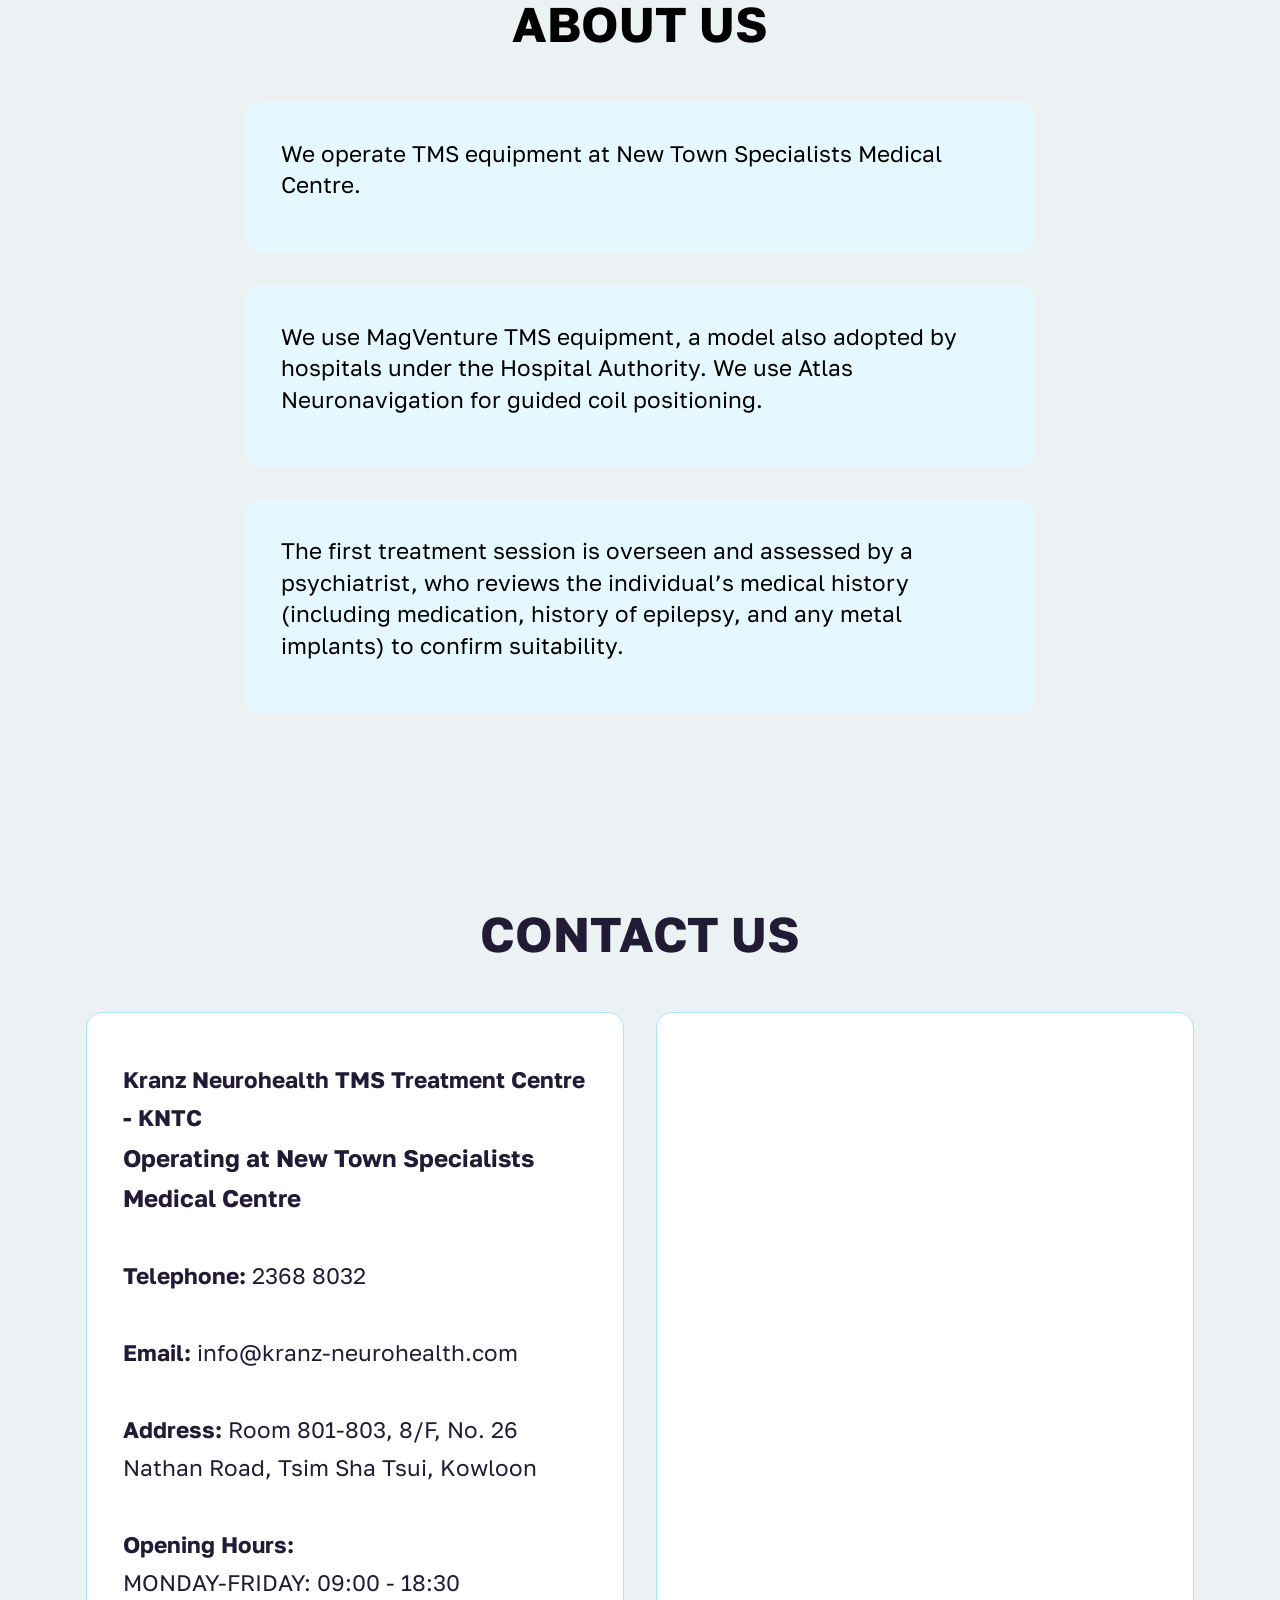
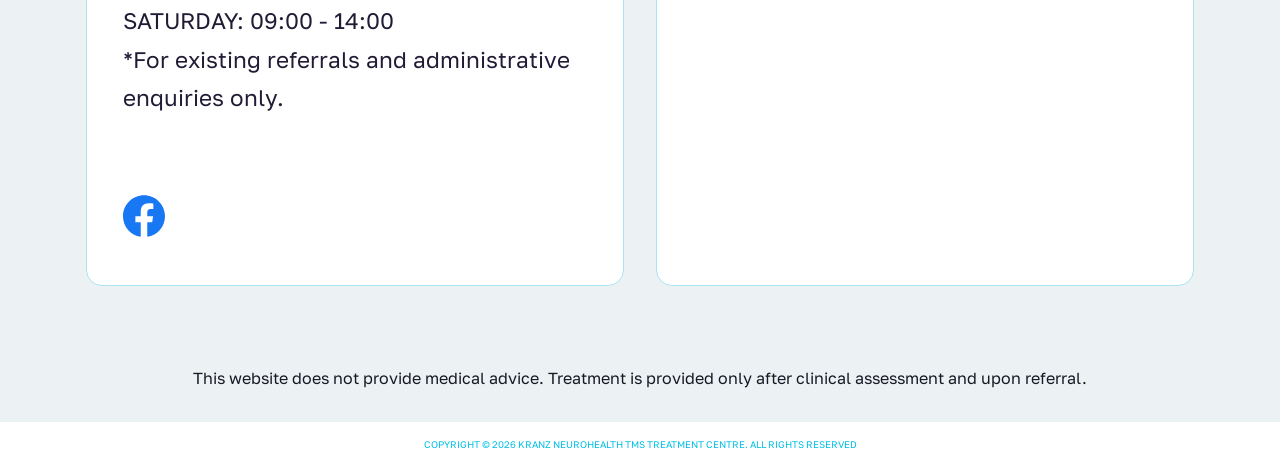
==== commit a0725189: "Add files via upload" ====
--- a/index.html
+++ b/index.html
@@ -22,7 +22,7 @@
   <link rel="stylesheet" href="assets/theme/css/style.css">
   <link rel="preload" href="https://fonts.googleapis.com/css2?family=Golos+Text:wght@400;700&display=swap&display=swap" as="style" onload="this.onload=null;this.rel='stylesheet'">
   <noscript><link rel="stylesheet" href="https://fonts.googleapis.com/css2?family=Golos+Text:wght@400;700&display=swap&display=swap"></noscript>
-  <link rel="preload" as="style" href="assets/mobirise/css/mbr-additional.css?v=N6tWmS"><link rel="stylesheet" href="assets/mobirise/css/mbr-additional.css?v=N6tWmS" type="text/css">
+  <link rel="preload" as="style" href="assets/mobirise/css/mbr-additional.css?v=3P46wj"><link rel="stylesheet" href="assets/mobirise/css/mbr-additional.css?v=3P46wj" type="text/css">
 
   
   
@@ -381,7 +381,7 @@
                         <ul class="list mbr-fonts-style display-7">
                             <li class="mbr-text item-wrap"><strong>Kranz Neurohealth TMS Treatment Centre - KNTC</strong></li><li class="mbr-text item-wrap"><strong style="font-size: 1.5rem;">Operating at New Town Specialists Medical Centre</strong><br></li><li class="mbr-text item-wrap"><strong><br></strong></li><li class="mbr-text item-wrap"><strong>Telephone:</strong>&nbsp;2368 8032</li><li class="mbr-text item-wrap"><br></li>
                             <li class="mbr-text item-wrap"><strong>Email:</strong>&nbsp;info@kranz-neurohealth.com</li><li class="mbr-text item-wrap"><br></li>
-                            <li class="mbr-text item-wrap"><strong>Address:</strong> Rooms 801-803, 8/F, No. 26 Nathan Road, Tsim Sha Tsui, Kowloon</li><li class="mbr-text item-wrap"><br></li>
+                            <li class="mbr-text item-wrap"><strong>Address:</strong> Room 801-803, 8/F, No. 26 Nathan Road, Tsim Sha Tsui, Kowloon</li><li class="mbr-text item-wrap"><br></li>
                             <li class="mbr-text item-wrap"><strong>Opening Hours: </strong></li><li class="mbr-text item-wrap">MONDAY-FRIDAY: 09:00 - 18:30
 </li><li class="mbr-text item-wrap">SATURDAY: 09:00 - 14:00</li><li class="mbr-text item-wrap">*For existing referrals and administrative enquiries only.</li>
 <br><br>
